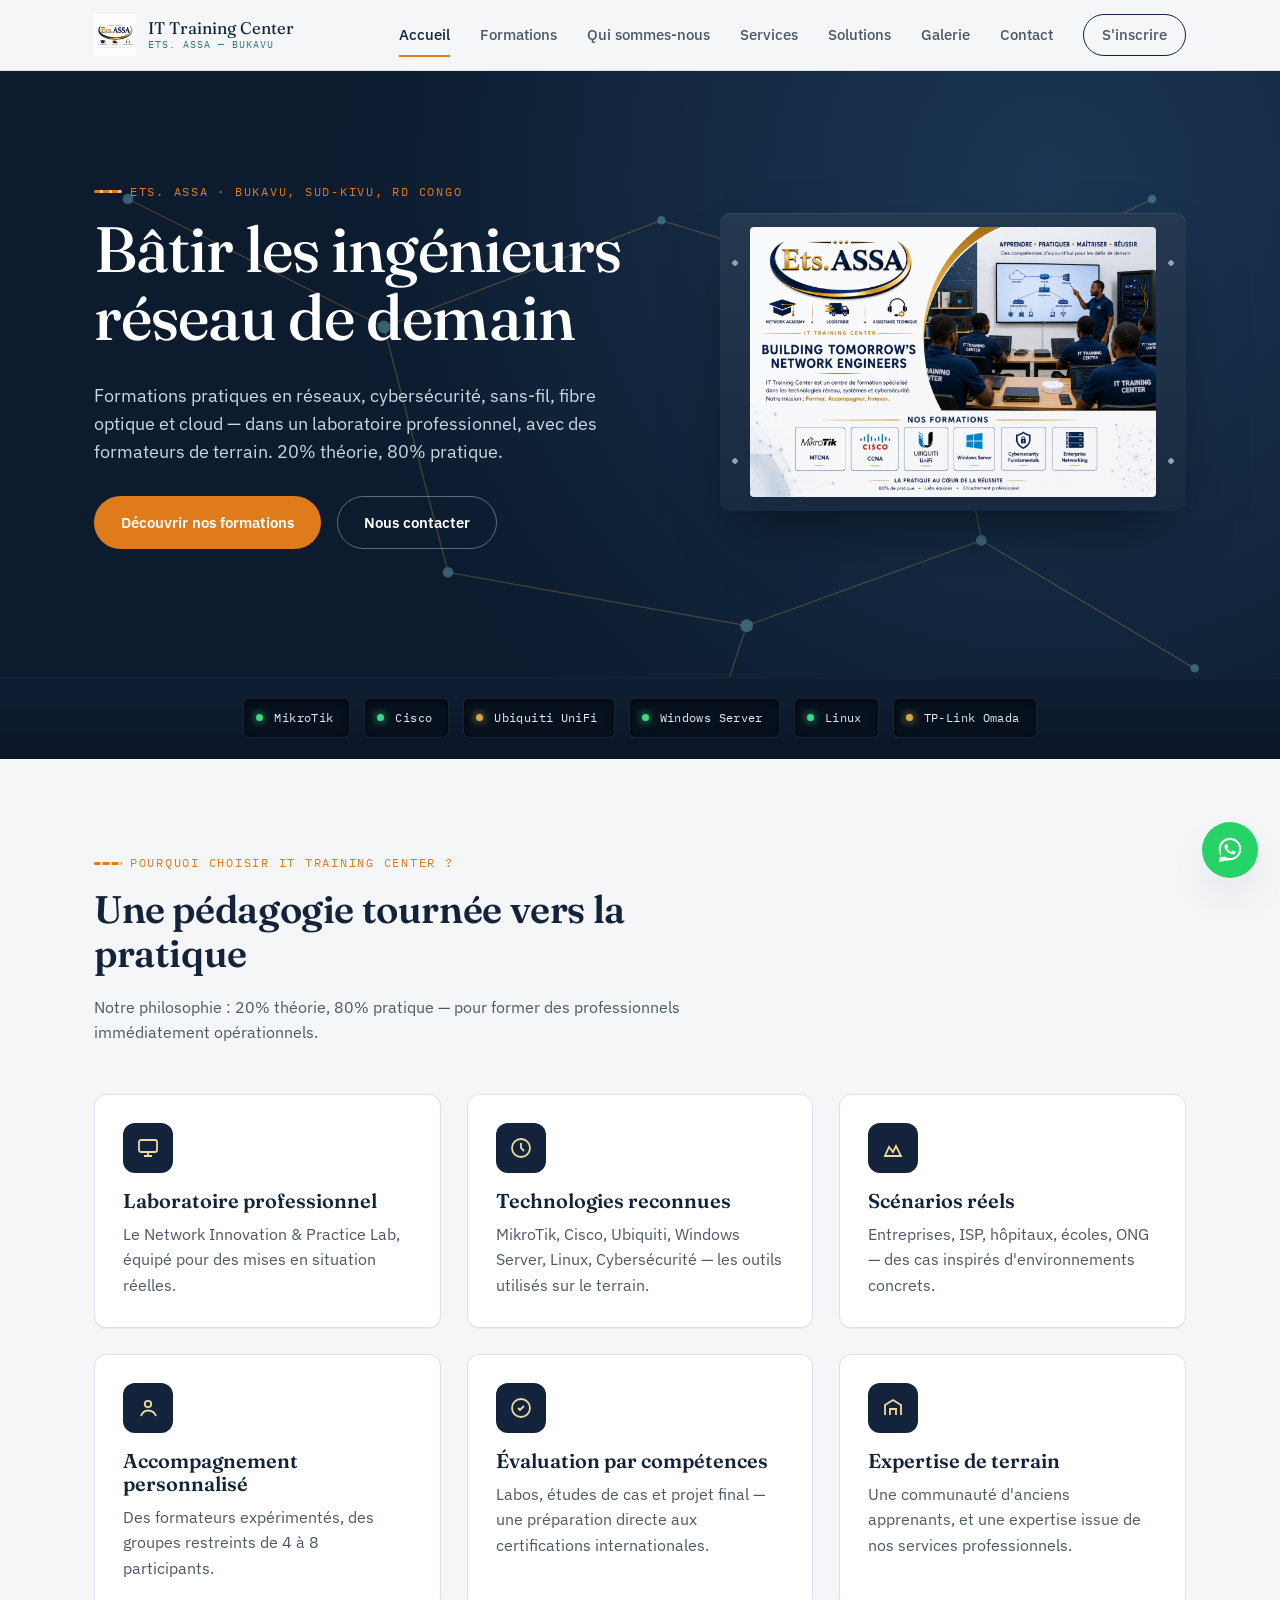
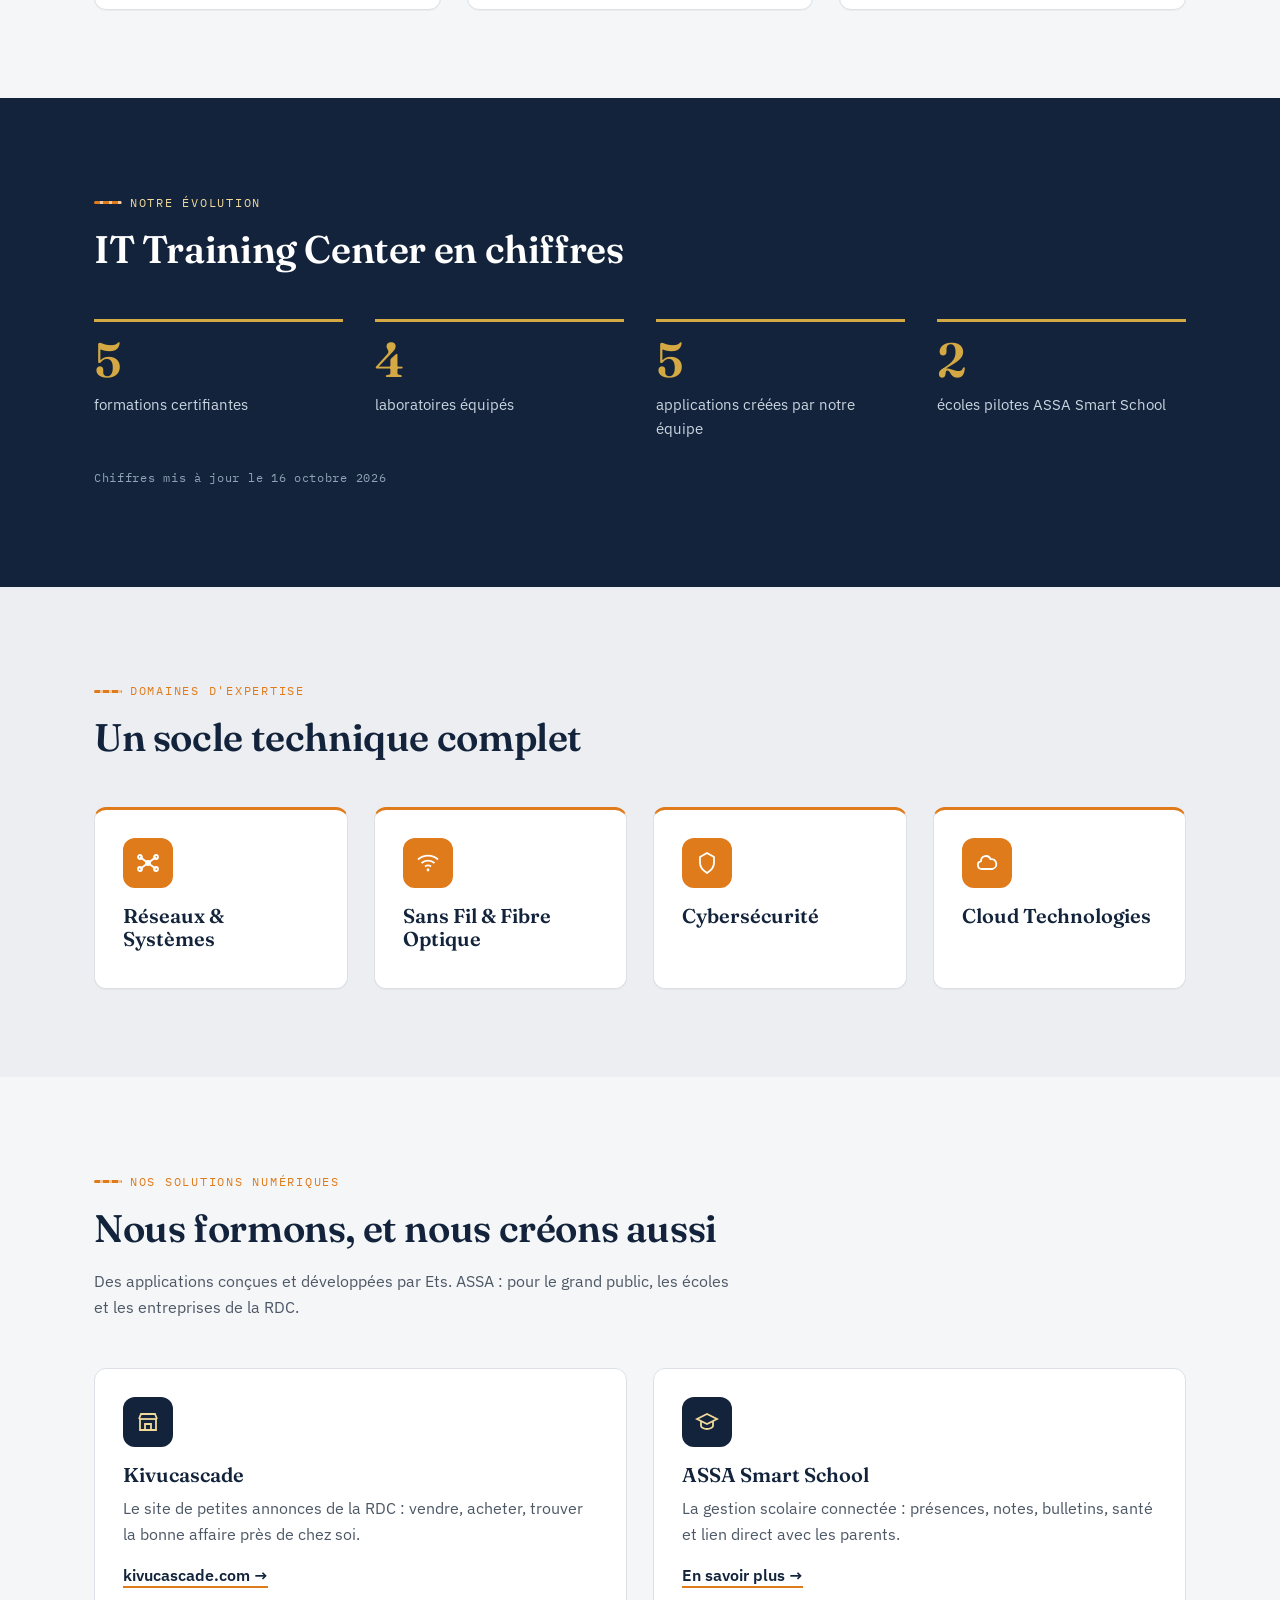
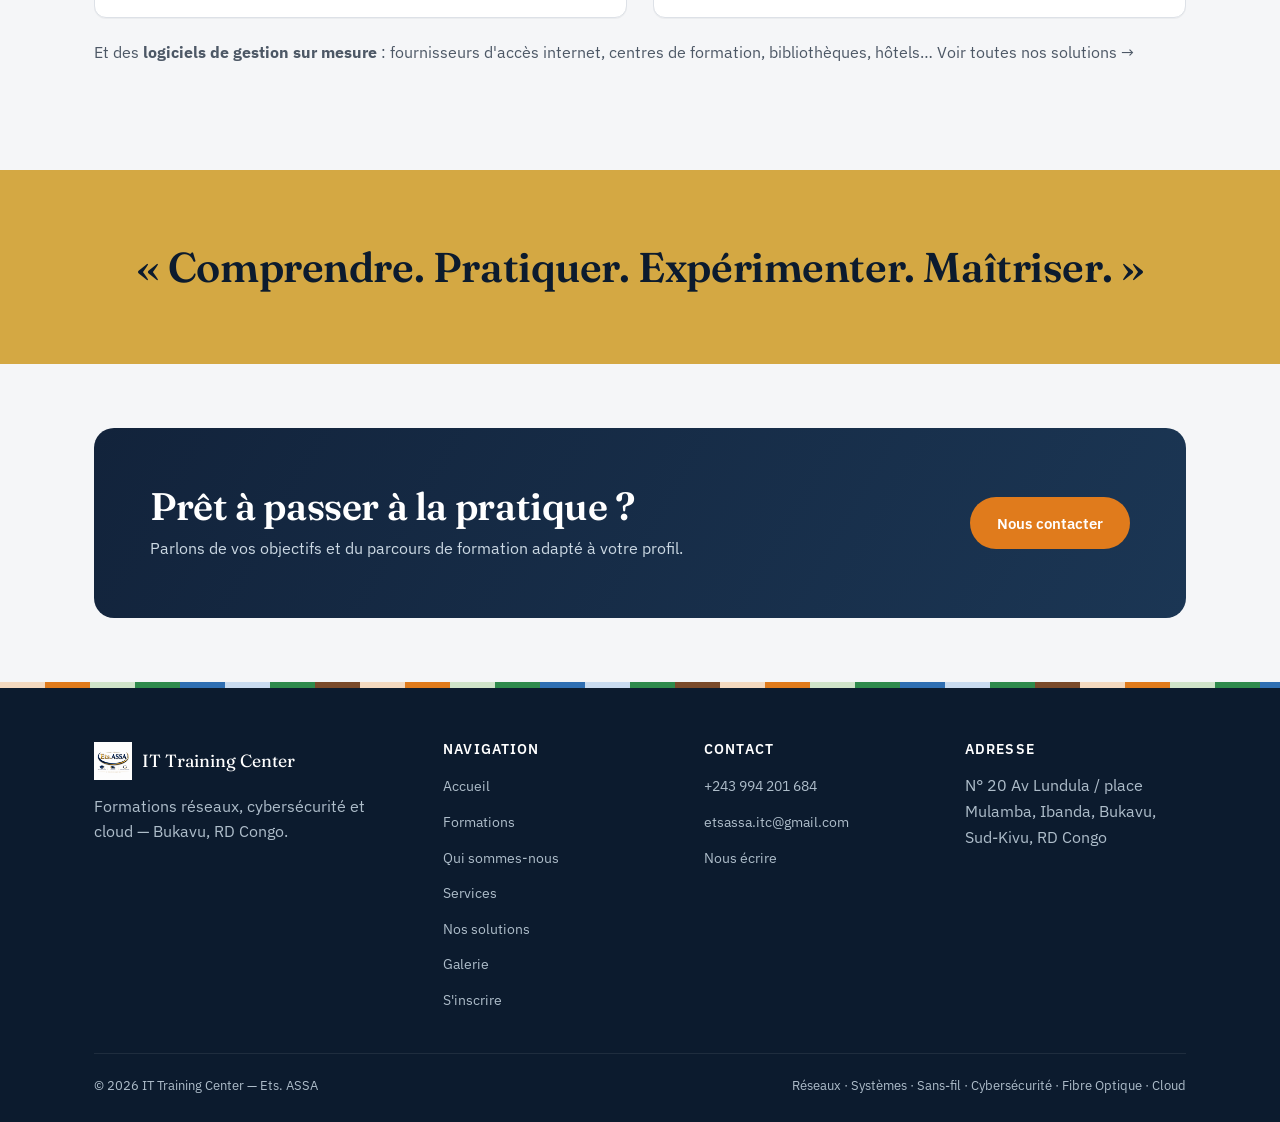
==== index.html @ b7b19807 "Add files via upload apload changes" ====
<!DOCTYPE html>
<html lang="fr">
<head>
<meta charset="UTF-8">
<meta name="viewport" content="width=device-width, initial-scale=1.0">
<title>IT Training Center — Bâtir les ingénieurs réseau de demain</title>
<meta name="description" content="IT Training Center (Ets. ASSA), Bukavu — formations pratiques en réseaux, cybersécurité, cloud et fibre optique. 20% théorie, 80% pratique.">
<link rel="preconnect" href="https://fonts.googleapis.com">
<link href="https://fonts.googleapis.com/css2?family=Fraunces:opsz,wght@9..144,400;9..144,500;9..144,600&family=IBM+Plex+Sans:wght@400;500;600;700&family=IBM+Plex+Mono:wght@400;500&display=swap" rel="stylesheet">
<link rel="stylesheet" href="css/style.css">
</head>
<body>

<header class="site-header">
  <nav class="nav">
    <a href="index.html" class="brand">
      <img src="assets/logo.png" alt="Logo Ets. ASSA">
      <span class="brand-text">IT Training Center<small>Ets. ASSA — Bukavu</small></span>
    </a>
    <button class="nav-toggle" aria-label="Ouvrir le menu" aria-expanded="false">
      <span></span><span></span><span></span>
    </button>
    <div class="nav-links">
      <a href="index.html" aria-current="page">Accueil</a>
      <a href="formations.html">Formations</a>
      <a href="apropos.html">Qui sommes-nous</a>
      <a href="services.html">Services</a>
      <a href="solutions.html">Solutions</a>
      <a href="galerie.html">Galerie</a>
      <a href="contact.html">Contact</a>
      <a href="inscription.html" class="btn btn-outline">S'inscrire</a>
    </div>
  </nav>
</header>

<main>

  <!-- HERO -->
  <section class="hero">
    <svg class="topology" viewBox="0 0 1200 800" preserveAspectRatio="xMidYMid slice" xmlns="http://www.w3.org/2000/svg" aria-hidden="true">
      <g stroke="#d4a843" stroke-width="1.2" opacity="0.5">
        <line x1="120" y1="120" x2="360" y2="240"/>
        <line x1="360" y1="240" x2="620" y2="140"/>
        <line x1="360" y1="240" x2="420" y2="470"/>
        <line x1="620" y1="140" x2="880" y2="220"/>
        <line x1="880" y1="220" x2="1080" y2="120"/>
        <line x1="420" y1="470" x2="700" y2="520"/>
        <line x1="700" y1="520" x2="920" y2="440"/>
        <line x1="920" y1="440" x2="1120" y2="560"/>
        <line x1="700" y1="520" x2="640" y2="700"/>
        <line x1="880" y1="220" x2="920" y2="440"/>
      </g>
      <g fill="#6fb3c2" opacity="0.8">
        <circle cx="120" cy="120" r="5"/>
        <circle cx="360" cy="240" r="6"/>
        <circle cx="620" cy="140" r="4"/>
        <circle cx="880" cy="220" r="6"/>
        <circle cx="1080" cy="120" r="4"/>
        <circle cx="420" cy="470" r="5"/>
        <circle cx="700" cy="520" r="6"/>
        <circle cx="920" cy="440" r="5"/>
        <circle cx="1120" cy="560" r="4"/>
        <circle cx="640" cy="700" r="4"/>
      </g>
    </svg>
    <div class="container hero-grid">
      <div>
        <p class="eyebrow">Ets. ASSA · Bukavu, Sud-Kivu, RD Congo</p>
        <h1>Bâtir les ingénieurs réseau de demain</h1>
        <p class="lede">Formations pratiques en réseaux, cybersécurité, sans-fil, fibre optique et cloud — dans un laboratoire professionnel, avec des formateurs de terrain. 20% théorie, 80% pratique.</p>
        <div class="hero-actions">
          <a href="formations.html" class="btn btn-primary">Découvrir nos formations</a>
          <a href="contact.html" class="btn btn-ghost">Nous contacter</a>
        </div>
      </div>
      <div class="hero-photo reveal">
        <img src="assets/hero.jpg" alt="Formateur IT Training Center devant un écran, avec des participants en formation">
      </div>
    </div>
  </section>

  <!-- TECH STRIP -->
  <div class="tech-strip">
    <div class="container">
      <span class="tech-pill">MikroTik</span>
      <span class="tech-pill">Cisco</span>
      <span class="tech-pill">Ubiquiti UniFi</span>
      <span class="tech-pill">Windows Server</span>
      <span class="tech-pill">Linux</span>
      <span class="tech-pill">TP-Link Omada</span>
    </div>
  </div>

  <!-- POURQUOI NOUS CHOISIR -->
  <section>
    <div class="container">
      <div class="section-head reveal">
        <p class="eyebrow">Pourquoi choisir IT Training Center ?</p>
        <h2>Une pédagogie tournée vers la pratique</h2>
        <p>Notre philosophie : 20% théorie, 80% pratique — pour former des professionnels immédiatement opérationnels.</p>
      </div>
      <div class="grid grid-3">
        <div class="card reveal">
          <div class="icon-circle"><svg viewBox="0 0 24 24" fill="none" stroke="currentColor" stroke-width="1.8"><rect x="3" y="4" width="18" height="12" rx="2"/><path d="M8 20h8M12 16v4"/></svg></div>
          <h3>Laboratoire professionnel</h3>
          <p>Le Network Innovation &amp; Practice Lab, équipé pour des mises en situation réelles.</p>
        </div>
        <div class="card reveal">
          <div class="icon-circle"><svg viewBox="0 0 24 24" fill="none" stroke="currentColor" stroke-width="1.8"><circle cx="12" cy="12" r="9"/><path d="M12 7v5l3 3"/></svg></div>
          <h3>Technologies reconnues</h3>
          <p>MikroTik, Cisco, Ubiquiti, Windows Server, Linux, Cybersécurité — les outils utilisés sur le terrain.</p>
        </div>
        <div class="card reveal">
          <div class="icon-circle"><svg viewBox="0 0 24 24" fill="none" stroke="currentColor" stroke-width="1.8"><path d="M4 20l4-9 4 5 3-6 5 10H4z"/></svg></div>
          <h3>Scénarios réels</h3>
          <p>Entreprises, ISP, hôpitaux, écoles, ONG — des cas inspirés d'environnements concrets.</p>
        </div>
        <div class="card reveal">
          <div class="icon-circle"><svg viewBox="0 0 24 24" fill="none" stroke="currentColor" stroke-width="1.8"><circle cx="12" cy="8" r="3.2"/><path d="M5 20c1.5-4 4-5.5 7-5.5S18.5 16 20 20"/></svg></div>
          <h3>Accompagnement personnalisé</h3>
          <p>Des formateurs expérimentés, des groupes restreints de 4 à 8 participants.</p>
        </div>
        <div class="card reveal">
          <div class="icon-circle"><svg viewBox="0 0 24 24" fill="none" stroke="currentColor" stroke-width="1.8"><path d="M9 12l2 2 4-4"/><circle cx="12" cy="12" r="9"/></svg></div>
          <h3>Évaluation par compétences</h3>
          <p>Labos, études de cas et projet final — une préparation directe aux certifications internationales.</p>
        </div>
        <div class="card reveal">
          <div class="icon-circle"><svg viewBox="0 0 24 24" fill="none" stroke="currentColor" stroke-width="1.8"><path d="M4 19V9l8-5 8 5v10"/><path d="M9 19v-6h6v6"/></svg></div>
          <h3>Expertise de terrain</h3>
          <p>Une communauté d'anciens apprenants, et une expertise issue de nos services professionnels.</p>
        </div>
      </div>
    </div>
  </section>

  <!-- CHIFFRES CLÉS : les nombres viennent de data/stats.json (modifiables dans /admin).
       La section reste cachée tant qu'aucun chiffre n'est rempli. -->
  <section id="stats" class="stats-band" hidden>
    <div class="container">
      <div class="section-head reveal">
        <p class="eyebrow">Notre évolution</p>
        <h2 id="stats-titre">IT Training Center en chiffres</h2>
      </div>
      <div id="stats-grid" class="stats-grid"></div>
      <p id="stats-maj" class="stats-maj"></p>
    </div>
  </section>

  <!-- DOMAINES D'EXPERTISE -->
  <section class="bg-alt">
    <div class="container">
      <div class="section-head reveal">
        <p class="eyebrow">Domaines d'expertise</p>
        <h2>Un socle technique complet</h2>
      </div>
      <div class="grid grid-4">
        <div class="card on-orange reveal">
          <div class="icon-circle"><svg viewBox="0 0 24 24" fill="none" stroke="currentColor" stroke-width="1.8"><circle cx="12" cy="12" r="2"/><circle cx="4" cy="6" r="2"/><circle cx="20" cy="6" r="2"/><circle cx="4" cy="18" r="2"/><circle cx="20" cy="18" r="2"/><path d="M12 12L4 6M12 12l8-6M12 12l-8 6M12 12l8 6"/></svg></div>
          <h3>Réseaux &amp; Systèmes</h3>
        </div>
        <div class="card on-orange reveal">
          <div class="icon-circle"><svg viewBox="0 0 24 24" fill="none" stroke="currentColor" stroke-width="1.8"><path d="M2 8.5a15 15 0 0 1 20 0M5.5 12a10 10 0 0 1 13 0M9 15.5a5 5 0 0 1 6 0"/><circle cx="12" cy="19" r="1.4" fill="currentColor" stroke="none"/></svg></div>
          <h3>Sans Fil &amp; Fibre Optique</h3>
        </div>
        <div class="card on-orange reveal">
          <div class="icon-circle"><svg viewBox="0 0 24 24" fill="none" stroke="currentColor" stroke-width="1.8"><path d="M12 2l7 4v6c0 4.5-3 7.5-7 10-4-2.5-7-5.5-7-10V6l7-4z"/></svg></div>
          <h3>Cybersécurité</h3>
        </div>
        <div class="card on-orange reveal">
          <div class="icon-circle"><svg viewBox="0 0 24 24" fill="none" stroke="currentColor" stroke-width="1.8"><path d="M7 18a4 4 0 0 1-1-7.9 5 5 0 0 1 9.6-2A4.5 4.5 0 0 1 17 18H7z"/></svg></div>
          <h3>Cloud Technologies</h3>
        </div>
      </div>
    </div>
  </section>

  <!-- NOS SOLUTIONS NUMÉRIQUES (détails sur solutions.html) -->
  <section>
    <div class="container">
      <div class="section-head reveal">
        <p class="eyebrow">Nos solutions numériques</p>
        <h2>Nous formons, et nous créons aussi</h2>
        <p>Des applications conçues et développées par Ets. ASSA : pour le grand public, les écoles et les entreprises de la RDC.</p>
      </div>
      <div class="grid grid-2">
        <div class="card reveal">
          <div class="icon-circle"><svg viewBox="0 0 24 24" fill="none" stroke="currentColor" stroke-width="1.8"><path d="M3 9l2-5h14l2 5"/><path d="M4 9v11h16V9"/><path d="M3 9h18"/><path d="M9 20v-6h6v6"/></svg></div>
          <h3>Kivucascade</h3>
          <p>Le site de petites annonces de la RDC : vendre, acheter, trouver la bonne affaire près de chez soi.</p>
          <p><a href="https://kivucascade.com" target="_blank" rel="noopener">kivucascade.com →</a></p>
        </div>
        <div class="card reveal">
          <div class="icon-circle"><svg viewBox="0 0 24 24" fill="none" stroke="currentColor" stroke-width="1.8"><path d="M2 9l10-5 10 5-10 5-10-5z"/><path d="M6 11v5c0 1.5 3 3 6 3s6-1.5 6-3v-5"/></svg></div>
          <h3>ASSA Smart School</h3>
          <p>La gestion scolaire connectée : présences, notes, bulletins, santé et lien direct avec les parents.</p>
          <p><a href="solutions.html#assa-smart-school">En savoir plus →</a></p>
        </div>
      </div>
      <p class="reveal" style="margin-top:22px;">Et des <strong>logiciels de gestion sur mesure</strong> : fournisseurs d'accès internet, centres de formation, bibliothèques, hôtels… <a href="solutions.html">Voir toutes nos solutions →</a></p>
    </div>
  </section>

  <!-- CITATION -->
  <section class="quote-banner reveal">
    <div class="container">
      <blockquote>« Comprendre. Pratiquer. Expérimenter. Maîtriser. »</blockquote>
    </div>
  </section>

  <!-- CTA -->
  <section class="section-tight">
    <div class="container">
      <div class="cta-banner reveal">
        <div>
          <h2>Prêt à passer à la pratique ?</h2>
          <p>Parlons de vos objectifs et du parcours de formation adapté à votre profil.</p>
        </div>
        <a href="contact.html" class="btn btn-primary">Nous contacter</a>
      </div>
    </div>
  </section>

</main>

<footer class="site-footer">
  <div class="container">
    <div class="footer-grid">
      <div>
        <div class="footer-brand">
          <img src="assets/logo.png" alt="Logo Ets. ASSA">
          <span>IT Training Center</span>
        </div>
        <p style="color:#aebdca; max-width:32ch;">Formations réseaux, cybersécurité et cloud — Bukavu, RD Congo.</p>
      </div>
      <div>
        <h4>Navigation</h4>
        <ul class="footer-links">
          <li><a href="index.html">Accueil</a></li>
          <li><a href="formations.html">Formations</a></li>
          <li><a href="apropos.html">Qui sommes-nous</a></li>
          <li><a href="services.html">Services</a></li>
          <li><a href="solutions.html">Nos solutions</a></li>
          <li><a href="galerie.html">Galerie</a></li>
          <li><a href="inscription.html">S'inscrire</a></li>
        </ul>
      </div>
      <div>
        <h4>Contact</h4>
        <ul class="footer-links">
          <li><a href="tel:+243994201684">+243 994 201 684</a></li>
          <li><a href="mailto:etsassa.itc@gmail.com">etsassa.itc@gmail.com</a></li>
          <li><a href="contact.html">Nous écrire</a></li>
        </ul>
      </div>
      <div>
        <h4>Adresse</h4>
        <p style="color:#aebdca;">N° 20 Av Lundula / place Mulamba, Ibanda, Bukavu, Sud-Kivu, RD Congo</p>
      </div>
    </div>
    <div class="footer-bottom">
      <span>© <span id="year"></span> IT Training Center — Ets. ASSA</span>
      <span>Réseaux · Systèmes · Sans-fil · Cybersécurité · Fibre Optique · Cloud</span>
    </div>
  </div>
</footer>

<script src="js/main.js"></script>
<script src="js/stats.js"></script>
<script src="js/chat-widgets.js"></script>
<script>document.getElementById('year').textContent = new Date().getFullYear();</script>
</body>
</html>
---- css/style.css ----
/* =========================================================
   IT TRAINING CENTER — design tokens & base styles
   Palette: Deep Navy / Signal Gold / Field Orange / Circuit Teal
   Display: Fraunces · Body: IBM Plex Sans · Utility: IBM Plex Mono
   ========================================================= */

:root {
  --navy-950: #0c1b2e;
  --navy-900: #12233b;
  --navy-800: #1b3654;
  --navy-700: #274a70;
  --gold: #d4a843;
  --gold-light: #f0d99b;
  --orange: #e07b1c;
  --teal: #2c7a8c;
  --teal-light: #6fb3c2;
  --paper: #f5f6f8;
  --paper-dim: #eceef2;
  --ink: #1b232c;
  --ink-soft: #4d5866;
  --line: #dde1e7;
  --white: #ffffff;

  --font-display: "Fraunces", "Iowan Old Style", serif;
  --font-body: "IBM Plex Sans", "Segoe UI", sans-serif;
  --font-mono: "IBM Plex Mono", "SFMono-Regular", monospace;

  --radius: 14px;
  --shadow-soft: 0 12px 30px -14px rgba(12, 27, 46, 0.35);
  --shadow-lift: 0 20px 45px -18px rgba(12, 27, 46, 0.45);
  --maxw: 1140px;
}

@media (prefers-reduced-motion: reduce) {
  * { animation-duration: 0.001ms !important; animation-iteration-count: 1 !important; transition-duration: 0.001ms !important; scroll-behavior: auto !important; }
}

* { box-sizing: border-box; }
html { scroll-behavior: smooth; }
body {
  margin: 0;
  font-family: var(--font-body);
  color: var(--ink);
  background: var(--paper);
  line-height: 1.6;
  -webkit-font-smoothing: antialiased;
}
img { max-width: 100%; display: block; }
a { color: inherit; text-decoration: none; }
h1, h2, h3, h4 {
  font-family: var(--font-display);
  color: var(--navy-900);
  margin: 0 0 0.5em;
  line-height: 1.15;
  font-weight: 600;
}
h1 { font-size: clamp(2.2rem, 4.2vw, 3.6rem); font-weight: 500; }
h2 { font-size: clamp(1.7rem, 3vw, 2.4rem); }
h3 { font-size: 1.25rem; }
p { margin: 0 0 1em; color: var(--ink-soft); }
.container { max-width: var(--maxw); margin: 0 auto; padding: 0 24px; }
.eyebrow {
  font-family: var(--font-mono);
  font-size: 0.78rem;
  letter-spacing: 0.14em;
  text-transform: uppercase;
  color: var(--orange);
  display: inline-flex;
  align-items: center;
  gap: 8px;
  margin-bottom: 14px;
}
.eyebrow::before {
  content: "";
  width: 22px;
  height: 1px;
  background: var(--orange);
  display: inline-block;
}

/* Buttons */
.btn {
  display: inline-flex;
  align-items: center;
  gap: 10px;
  font-family: var(--font-body);
  font-weight: 600;
  font-size: 0.95rem;
  padding: 13px 26px;
  border-radius: 999px;
  border: 1px solid transparent;
  cursor: pointer;
  transition: transform 0.18s ease, box-shadow 0.18s ease, background 0.18s ease, color 0.18s ease;
}
.btn:focus-visible { outline: 3px solid var(--gold-light); outline-offset: 2px; }
.btn-primary { background: var(--orange); color: var(--white); }
.btn-primary:hover { background: #c96a11; transform: translateY(-1px); box-shadow: var(--shadow-soft); }
.btn-ghost { background: transparent; color: var(--white); border-color: rgba(255,255,255,0.35); }
.btn-ghost:hover { background: rgba(255,255,255,0.1); border-color: rgba(255,255,255,0.6); }
.btn-outline { background: transparent; color: var(--navy-900); border-color: var(--navy-900); }
.btn-outline:hover { background: var(--navy-900); color: var(--white); }

/* Header / nav */
.site-header {
  position: sticky;
  top: 0;
  z-index: 50;
  background: rgba(245, 246, 248, 0.88);
  backdrop-filter: blur(10px);
  border-bottom: 1px solid var(--line);
}
.nav {
  display: flex;
  align-items: center;
  justify-content: space-between;
  padding: 14px 24px;
  max-width: var(--maxw);
  margin: 0 auto;
}
.brand { display: flex; align-items: center; gap: 12px; }
.brand img { height: 42px; width: auto; }
.brand-text { font-family: var(--font-display); font-size: 1.05rem; color: var(--navy-900); line-height: 1.1; }
.brand-text small { display: block; font-family: var(--font-mono); font-size: 0.62rem; letter-spacing: 0.1em; color: var(--teal); text-transform: uppercase; margin-top: 2px; }
.nav-links { display: flex; align-items: center; gap: 30px; }
.nav-links a { font-size: 0.93rem; font-weight: 500; color: var(--ink-soft); position: relative; padding: 4px 0; }
.nav-links a:hover, .nav-links a[aria-current="page"] { color: var(--navy-900); }
.nav-links a[aria-current="page"]::after {
  content: "";
  position: absolute; left: 0; right: 0; bottom: -6px; height: 2px; background: var(--orange);
}
/* Bouton « S'inscrire » du menu : garder un espace autour du texte (16/10/2026) */
.nav-links a.btn { padding: 8px 18px; white-space: nowrap; }
.nav-links a { white-space: nowrap; }
/* Écrans moyens : liens plus rapprochés pour que le menu (avec « Solutions ») tienne sur une ligne */
@media (min-width: 1001px) and (max-width: 1100px) { .nav-links { gap: 20px; } }
.nav-cta { display: none; }
.nav-toggle {
  display: none;
  background: none; border: none; cursor: pointer; padding: 8px;
}
.nav-toggle span { display: block; width: 22px; height: 2px; background: var(--navy-900); margin: 5px 0; }

@media (min-width: 1001px) { .nav-cta { display: inline-flex; } }
/* Menu « hamburger » jusqu'à 1000 px de large (avant : 860 px), car le menu a maintenant un lien de plus */
@media (max-width: 1000px) {
  .nav-toggle { display: block; }
  .nav-links {
    position: absolute; top: 100%; left: 0; right: 0;
    background: var(--white);
    flex-direction: column; align-items: flex-start;
    padding: 18px 24px 24px; gap: 16px;
    border-bottom: 1px solid var(--line);
    display: none;
  }
  .nav-links.open { display: flex; }
  .nav-links .btn-outline { margin-top: 6px; }
}

/* Hero (home) */
.hero {
  position: relative;
  background: radial-gradient(circle at 82% 18%, var(--navy-800), var(--navy-950) 62%);
  color: var(--white);
  overflow: hidden;
  padding: 96px 0 120px;
}
.hero-grid {
  position: relative;
  z-index: 2;
  display: grid;
  grid-template-columns: 1.1fr 0.9fr;
  gap: 56px;
  align-items: center;
}
.hero h1 { color: var(--white); }
.hero p.lede { color: #cbd8e3; font-size: 1.1rem; max-width: 46ch; }
.hero-actions { display: flex; gap: 16px; margin-top: 30px; flex-wrap: wrap; }
.hero-photo {
  position: relative;
  border-radius: var(--radius);
  overflow: hidden;
  box-shadow: var(--shadow-lift);
  border: 1px solid rgba(255,255,255,0.12);
}
.hero-photo img { width: 100%; height: 100%; object-fit: cover; }
.topology {
  position: absolute; inset: 0; z-index: 1; opacity: 0.55; pointer-events: none;
}
@media (max-width: 900px) {
  .hero-grid { grid-template-columns: 1fr; }
  .hero { padding: 64px 0 80px; text-align: left; }
}

/* Tech strip */
.tech-strip {
  background: var(--navy-900);
  padding: 22px 0;
  overflow: hidden;
}
.tech-strip .container { display: flex; flex-wrap: wrap; gap: 12px; justify-content: center; }
.tech-pill {
  font-family: var(--font-mono);
  font-size: 0.78rem;
  color: var(--gold-light);
  border: 1px solid rgba(212,168,67,0.4);
  padding: 6px 14px;
  border-radius: 999px;
  letter-spacing: 0.03em;
  white-space: nowrap;
}

/* Section spacing */
section { padding: 88px 0; }
.section-tight { padding: 64px 0; }
.section-head { max-width: 640px; margin-bottom: 48px; }
.section-head.center { margin-left: auto; margin-right: auto; text-align: center; }
.bg-alt { background: var(--paper-dim); }
.bg-navy { background: var(--navy-900); color: var(--white); }
.bg-navy h2, .bg-navy h3 { color: var(--white); }
.bg-navy p { color: #c9d5e0; }

/* Cards grid */
.grid { display: grid; gap: 26px; }
.grid-2 { grid-template-columns: repeat(2, 1fr); }
.grid-3 { grid-template-columns: repeat(3, 1fr); }
.grid-4 { grid-template-columns: repeat(4, 1fr); }
@media (max-width: 900px) { .grid-3, .grid-4 { grid-template-columns: repeat(2, 1fr); } }
@media (max-width: 620px) { .grid-2, .grid-3, .grid-4 { grid-template-columns: 1fr; } }

.card {
  background: var(--white);
  border: 1px solid var(--line);
  border-radius: var(--radius);
  padding: 28px;
  transition: transform 0.2s ease, box-shadow 0.2s ease;
}
.card:hover { transform: translateY(-4px); box-shadow: var(--shadow-soft); }
.card .icon-circle { margin-bottom: 16px; }
.icon-circle {
  width: 50px; height: 50px; border-radius: 50%;
  background: var(--navy-900);
  display: flex; align-items: center; justify-content: center;
  color: var(--gold-light);
  flex-shrink: 0;
}
.icon-circle svg { width: 24px; height: 24px; }
.card.on-orange .icon-circle { background: var(--orange); color: var(--white); }
.card.on-teal .icon-circle { background: var(--teal); color: var(--white); }

/* Program / lab cards with mono code badge */
.program-card { background: var(--white); border: 1px solid var(--line); border-radius: var(--radius); padding: 26px 28px; display: flex; flex-direction: column; gap: 10px; }
.code-badge {
  align-self: flex-start;
  font-family: var(--font-mono);
  font-size: 0.72rem;
  letter-spacing: 0.06em;
  background: var(--navy-900);
  color: var(--gold-light);
  padding: 4px 10px;
  border-radius: 6px;
}

/* Simple bullet list with diamond marker (nods to the brochure) */
.diamond-list { list-style: none; margin: 0; padding: 0; display: grid; gap: 14px; }
.diamond-list li { position: relative; padding-left: 26px; color: var(--ink-soft); }
.diamond-list li::before {
  content: "";
  position: absolute; left: 0; top: 7px;
  width: 8px; height: 8px; background: var(--orange);
  transform: rotate(45deg);
}

/* Quote banner */
.quote-banner { text-align: center; padding: 70px 0; }
.quote-banner blockquote {
  font-family: var(--font-display);
  font-size: clamp(1.4rem, 3vw, 2.1rem);
  color: var(--navy-900);
  margin: 0;
  font-style: italic;
}

/* CTA banner */
.cta-banner {
  background: linear-gradient(120deg, var(--navy-900), var(--navy-800));
  color: var(--white);
  border-radius: 20px;
  padding: 56px;
  display: flex;
  align-items: center;
  justify-content: space-between;
  gap: 32px;
  flex-wrap: wrap;
  position: relative;
  overflow: hidden;
}
.cta-banner h2 { color: var(--white); margin-bottom: 8px; }
.cta-banner p { color: #cbd8e3; margin: 0; }

/* Section header with small photo icon (brochure icons) */
.head-with-icon { display: flex; align-items: center; gap: 18px; margin-bottom: 20px; }
.head-with-icon img { width: 56px; height: 56px; border-radius: 50%; object-fit: cover; border: 2px solid var(--gold); }

/* Values row */
.values-row { display: flex; flex-wrap: wrap; gap: 12px; }
.value-chip {
  font-family: var(--font-mono);
  font-size: 0.82rem;
  padding: 9px 16px;
  border-radius: 999px;
  background: var(--paper-dim);
  border: 1px solid var(--line);
  color: var(--navy-800);
}

/* Two-col text (mission/vision) */
.split-cards { display: grid; grid-template-columns: 1fr 1fr; gap: 26px; }
@media (max-width: 720px) { .split-cards { grid-template-columns: 1fr; } }
.split-card { padding: 30px; border-radius: var(--radius); }
.split-card.mission { background: var(--navy-900); color: var(--white); }
.split-card.mission h3, .split-card.mission p { color: var(--white); }
.split-card.vision { background: var(--gold); }
.split-card.vision h3, .split-card.vision p { color: var(--navy-950); }

/* Contact page */
.contact-grid { display: grid; grid-template-columns: 1fr 1fr; gap: 48px; align-items: start; }
@media (max-width: 900px) { .contact-grid { grid-template-columns: 1fr; } }
.contact-info-list { list-style: none; padding: 0; margin: 0 0 28px; display: grid; gap: 18px; }
.contact-info-list li { display: flex; gap: 14px; align-items: flex-start; }
.contact-info-list .icon-circle { width: 40px; height: 40px; }
.contact-info-list .icon-circle svg { width: 18px; height: 18px; }
.contact-info-list a:hover { color: var(--orange); }

form.contact-form { display: grid; gap: 16px; background: var(--white); border: 1px solid var(--line); border-radius: var(--radius); padding: 30px; }
.form-row { display: grid; gap: 6px; }
.form-row label { font-size: 0.85rem; font-weight: 600; color: var(--navy-800); }
.form-row input, .form-row textarea, .form-row select {
  font-family: var(--font-body);
  font-size: 0.95rem;
  padding: 12px 14px;
  border-radius: 10px;
  border: 1px solid var(--line);
  background: var(--paper);
  color: var(--ink);
}
.form-row input:focus, .form-row textarea:focus, .form-row select:focus { outline: 2px solid var(--teal); border-color: var(--teal); }
.form-note { font-size: 0.8rem; color: var(--ink-soft); }
.map-frame { border-radius: var(--radius); overflow: hidden; border: 1px solid var(--line); margin-top: 26px; }
.map-frame iframe { width: 100%; height: 260px; border: 0; display: block; }

/* Footer */
.site-footer { background: var(--navy-950); color: #aebdca; padding: 60px 0 26px; }
.footer-grid { display: grid; grid-template-columns: 1.4fr 1fr 1fr 1fr; gap: 40px; margin-bottom: 40px; }
@media (max-width: 760px) { .footer-grid { grid-template-columns: 1fr 1fr; } }
.footer-grid h4 { color: var(--white); font-family: var(--font-body); font-size: 0.85rem; text-transform: uppercase; letter-spacing: 0.08em; margin-bottom: 16px; }
.footer-brand { display: flex; align-items: center; gap: 10px; margin-bottom: 14px; }
.footer-brand img { height: 38px; }
.footer-brand span { font-family: var(--font-display); color: var(--white); font-size: 1.1rem; }
.footer-links { list-style: none; margin: 0; padding: 0; display: grid; gap: 10px; }
.footer-links a { font-size: 0.9rem; color: #aebdca; }
.footer-links a:hover { color: var(--gold-light); }
.footer-bottom {
  border-top: 1px solid rgba(255,255,255,0.08);
  padding-top: 22px;
  font-size: 0.8rem;
  display: flex; justify-content: space-between; flex-wrap: wrap; gap: 10px;
}

/* Reveal on scroll (progressive enhancement) */
.reveal { opacity: 0; transform: translateY(16px); transition: opacity 0.6s ease, transform 0.6s ease; }
.reveal.is-visible { opacity: 1; transform: translateY(0); }

/* Page hero (non-home pages) */
.page-hero { background: var(--navy-900); color: var(--white); padding: 64px 0 70px; }
.page-hero h1 { color: var(--white); }
.page-hero p { color: #c9d5e0; max-width: 60ch; }

.section-head p:last-child, .card p:last-child { margin-bottom: 0; }

/* Galerie photos/vidéos */
.gallery-grid { display: grid; grid-template-columns: repeat(3, 1fr); gap: 26px; }
@media (max-width: 900px) { .gallery-grid { grid-template-columns: repeat(2, 1fr); } }
@media (max-width: 620px) { .gallery-grid { grid-template-columns: 1fr; } }
.gallery-card { padding: 0; overflow: hidden; }
.gallery-card h3, .gallery-card p { padding-left: 22px; padding-right: 22px; }
.gallery-card h3 { margin-top: 16px; }
.gallery-card p { margin-bottom: 20px; }
.gallery-media { width: 100%; aspect-ratio: 4 / 3; background: var(--paper-dim); display: flex; align-items: center; justify-content: center; overflow: hidden; }
.gallery-media img { width: 100%; height: 100%; object-fit: cover; }
.gallery-media iframe { width: 100%; height: 100%; border: 0; }
#gallery-empty { display: none; color: var(--ink-soft); }

/* Bouton WhatsApp flottant */
.whatsapp-float {
  position: fixed;
  right: 22px;
  bottom: 22px;
  width: 56px;
  height: 56px;
  border-radius: 50%;
  background: #25D366;
  color: #ffffff;
  display: flex;
  align-items: center;
  justify-content: center;
  box-shadow: var(--shadow-lift);
  z-index: 999;
  transition: transform 0.2s ease;
}
.whatsapp-float:hover { transform: scale(1.08); }
@media (max-width: 620px) {
  .whatsapp-float { right: 16px; bottom: 16px; width: 52px; height: 52px; }
}

/* ===== Chiffres clés (données : data/stats.json, modifiables dans /admin) ===== */
.stats-band { background: var(--navy-900); color: var(--white); }
.stats-band h2 { color: var(--white); }
.stats-band .eyebrow { color: var(--gold-light); }
.stats-grid { display: grid; grid-template-columns: repeat(auto-fit, minmax(170px, 1fr)); gap: 28px 32px; margin-top: 8px; }
.stat { border-top: 2px solid var(--gold); padding-top: 14px; }
.stat-nombre { font-family: var(--font-display); font-size: clamp(2.2rem, 4vw, 3rem); font-weight: 600; color: var(--gold); line-height: 1; margin: 0 0 8px; }
.stat-libelle { color: #c9d5e0; margin: 0; font-size: 0.95rem; }
.stats-maj { font-family: var(--font-mono); font-size: 0.72rem; letter-spacing: 0.06em; color: #8fa3b6; margin-top: 28px; }

/* ===== Notre parcours (données : data/parcours.json) ===== */
.parcours-liste { list-style: none; margin: 0; padding: 0 0 0 26px; border-left: 2px solid var(--line); max-width: 760px; }
.parcours-liste li { position: relative; padding: 0 0 28px; }
.parcours-liste li::before { content: ""; position: absolute; left: -34px; top: 4px; width: 14px; height: 14px; border-radius: 50%; background: var(--orange); border: 3px solid var(--paper); }
.parcours-annee { font-family: var(--font-mono); font-size: 0.8rem; color: var(--orange); letter-spacing: 0.08em; }
.parcours-liste h3 { margin: 4px 0 6px; }
.parcours-liste p { margin: 0; color: var(--ink-soft); }

/* Vidéo envoyée comme fichier dans la galerie */
.gallery-media video { width: 100%; height: 100%; object-fit: cover; background: #000; }

/* Notre approche (page Qui sommes-nous) */
.approche-chiffres { display: flex; flex-wrap: wrap; gap: 18px; margin: 18px 0 8px; }
.approche-chiffres div { background: var(--white); border: 1px solid var(--line); border-radius: 14px; padding: 16px 22px; min-width: 150px; }
.approche-chiffres strong { display: block; font-family: var(--font-display); font-size: 2rem; color: var(--orange); line-height: 1.1; }
.approche-chiffres span { color: var(--ink-soft); font-size: 0.92rem; }

/* =====================================================================
   RETOUCHE VISUELLE — 16 octobre 2026
   Idée : le monde du réseau. Les couleurs du câble Ethernet (norme
   T568B : orange, vert, bleu, marron) servent de signature, la bande
   des technologies devient un « panneau de brassage » avec ses voyants.
   Pour revenir à l'ancien style : supprimer tout ce bloc jusqu'à la fin.
   ===================================================================== */
:root {
  /* Les 8 fils d'un câble réseau, dans l'ordre T568B */
  --cable: repeating-linear-gradient(90deg,
    #f3d9bf 0 12.5%, #e07b1c 12.5% 25%, #cfe3c9 25% 37.5%, #2f8a4c 37.5% 50%,
    #2f6fb3 50% 62.5%, #c9dbef 62.5% 75%, #2f8a4c 75% 87.5%, #7a4a2a 87.5% 100%);
  --cable-orange: repeating-linear-gradient(90deg, var(--orange) 0 6px, #f6c99a 6px 9px);
  --radius: 12px;
}

/* --- Typographie : titres plus présents --- */
h1 { font-size: clamp(2.4rem, 5vw, 4.1rem); letter-spacing: -0.015em; line-height: 1.05; }
h2 { letter-spacing: -0.01em; max-width: 30ch; }
.section-head.center h2 { margin-left: auto; margin-right: auto; }
.page-hero h1 { max-width: 20ch; }

/* --- Petite ligne devant les sur-titres : un bout de câble orange rayé --- */
.eyebrow::before { width: 28px; height: 3px; border-radius: 2px; background: var(--cable-orange); }

/* --- Accueil : la photo est « montée dans une baie » (rack) --- */
.hero { padding: 104px 0 128px; }
.hero-photo {
  border: 0;
  padding: 14px 30px;
  border-radius: 10px;
  background: linear-gradient(180deg, #24384f, #172a40);
  box-shadow: 0 30px 60px -25px rgba(0,0,0,0.6), inset 0 1px 0 rgba(255,255,255,0.08);
  overflow: visible;
}
.hero-photo img { border-radius: 4px; }
/* les deux « oreilles » de la baie, avec leurs vis */
.hero-photo::before, .hero-photo::after {
  content: ""; position: absolute; top: 14px; bottom: 14px; width: 10px;
  background:
    radial-gradient(circle, #8fa3b6 0 2.5px, transparent 3px) center 12% / 10px 10px no-repeat,
    radial-gradient(circle, #8fa3b6 0 2.5px, transparent 3px) center 88% / 10px 10px no-repeat;
}
.hero-photo::before { left: 10px; }
.hero-photo::after { right: 10px; }

/* --- Bande des technologies = panneau de brassage --- */
.tech-strip {
  background: linear-gradient(180deg, #0f1f33, #0a1626);
  border-top: 1px solid rgba(255,255,255,0.06);
  border-bottom: 1px solid rgba(0,0,0,0.4);
  padding: 20px 0;
}
.tech-strip .container { gap: 14px; }
.tech-pill {
  position: relative;
  border-radius: 6px;
  border: 1px solid rgba(255,255,255,0.08);
  background: #07111d;
  box-shadow: inset 0 2px 6px rgba(0,0,0,0.7);
  color: #e6edf4;
  padding: 9px 16px 9px 30px;
}
/* le voyant vert de chaque port */
.tech-pill::before {
  content: ""; position: absolute; left: 12px; top: 50%; width: 7px; height: 7px; margin-top: -3.5px;
  border-radius: 50%; background: #3ddc84; box-shadow: 0 0 8px #3ddc84;
  animation: voyant 2.4s ease-in-out infinite;
}
.tech-pill:nth-child(2n)::before { animation-delay: .6s; }
.tech-pill:nth-child(3n)::before { background: var(--gold); box-shadow: 0 0 8px var(--gold); animation-delay: 1.1s; }
@keyframes voyant { 0%, 100% { opacity: 1; } 50% { opacity: .45; } }

/* --- Cartes : plus nettes, sans « saut » au survol --- */
.card { border-radius: var(--radius); box-shadow: 0 1px 0 rgba(12,27,46,0.04); }
.card:hover { transform: none; box-shadow: 0 1px 0 rgba(12,27,46,0.04); border-color: #c5ccd6; }
/* icônes en forme de module (carré arrondi) plutôt qu'en rond */
.icon-circle { border-radius: 12px; }
/* les cartes « Domaines » prennent la couleur orange en bord supérieur */
.card.on-orange { border-top: 3px solid var(--orange); }
.card.on-teal { border-top: 3px solid var(--teal); }
.program-card { border-radius: var(--radius); border-top: 3px solid var(--navy-900); }

/* --- Liens dans les cartes : soulignés à la couleur orange --- */
.card a:not(.btn) { color: var(--navy-900); font-weight: 600; border-bottom: 2px solid var(--orange); padding-bottom: 1px; }
.card a:not(.btn):hover { color: var(--orange); }

/* --- La citation devient une grande bande dorée --- */
.quote-banner { background: var(--gold); padding: 64px 0; }
.quote-banner blockquote { color: var(--navy-950); font-style: normal; font-weight: 600; font-size: clamp(1.6rem, 3.6vw, 2.6rem); letter-spacing: -0.01em; }

/* --- En-tête des autres pages : fond « plan réseau » discret --- */
.page-hero {
  background:
    radial-gradient(circle, rgba(111,179,194,0.18) 1px, transparent 1.5px) 0 0 / 26px 26px,
    radial-gradient(circle at 85% 0%, var(--navy-800), var(--navy-900) 60%);
  padding: 76px 0 82px;
}

/* --- Pied de page : le câble réseau en signature --- */
.site-footer { position: relative; }
.site-footer::before { content: ""; position: absolute; left: 0; right: 0; top: 0; height: 6px; background: var(--cable); background-size: 360px 6px; }

/* --- Chiffres : traits dorés plus épais --- */
.stat { border-top-width: 3px; }

/* --- Valeurs : pastilles plus lisibles (pas en police machine) --- */
.value-chip { font-family: var(--font-body); font-weight: 500; background: var(--white); }

@media (prefers-reduced-motion: reduce) { .tech-pill::before { animation: none; } }
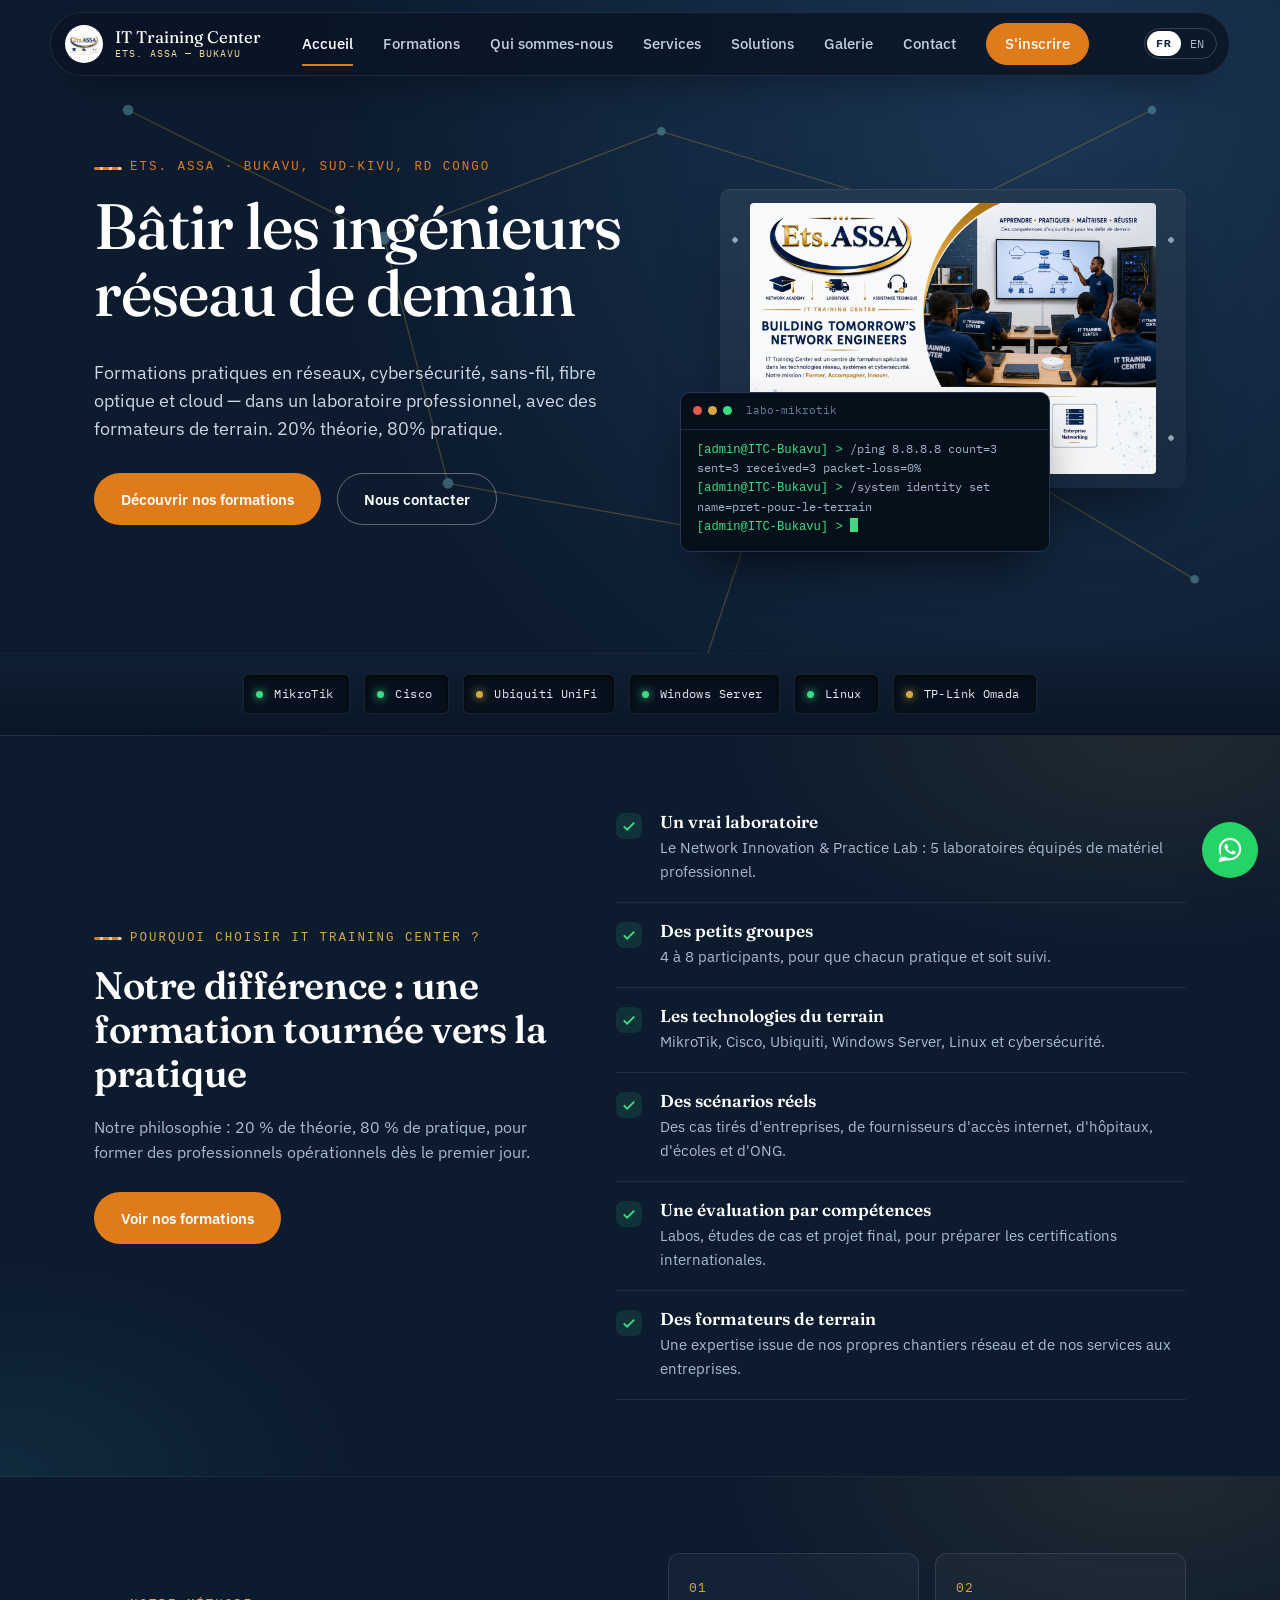
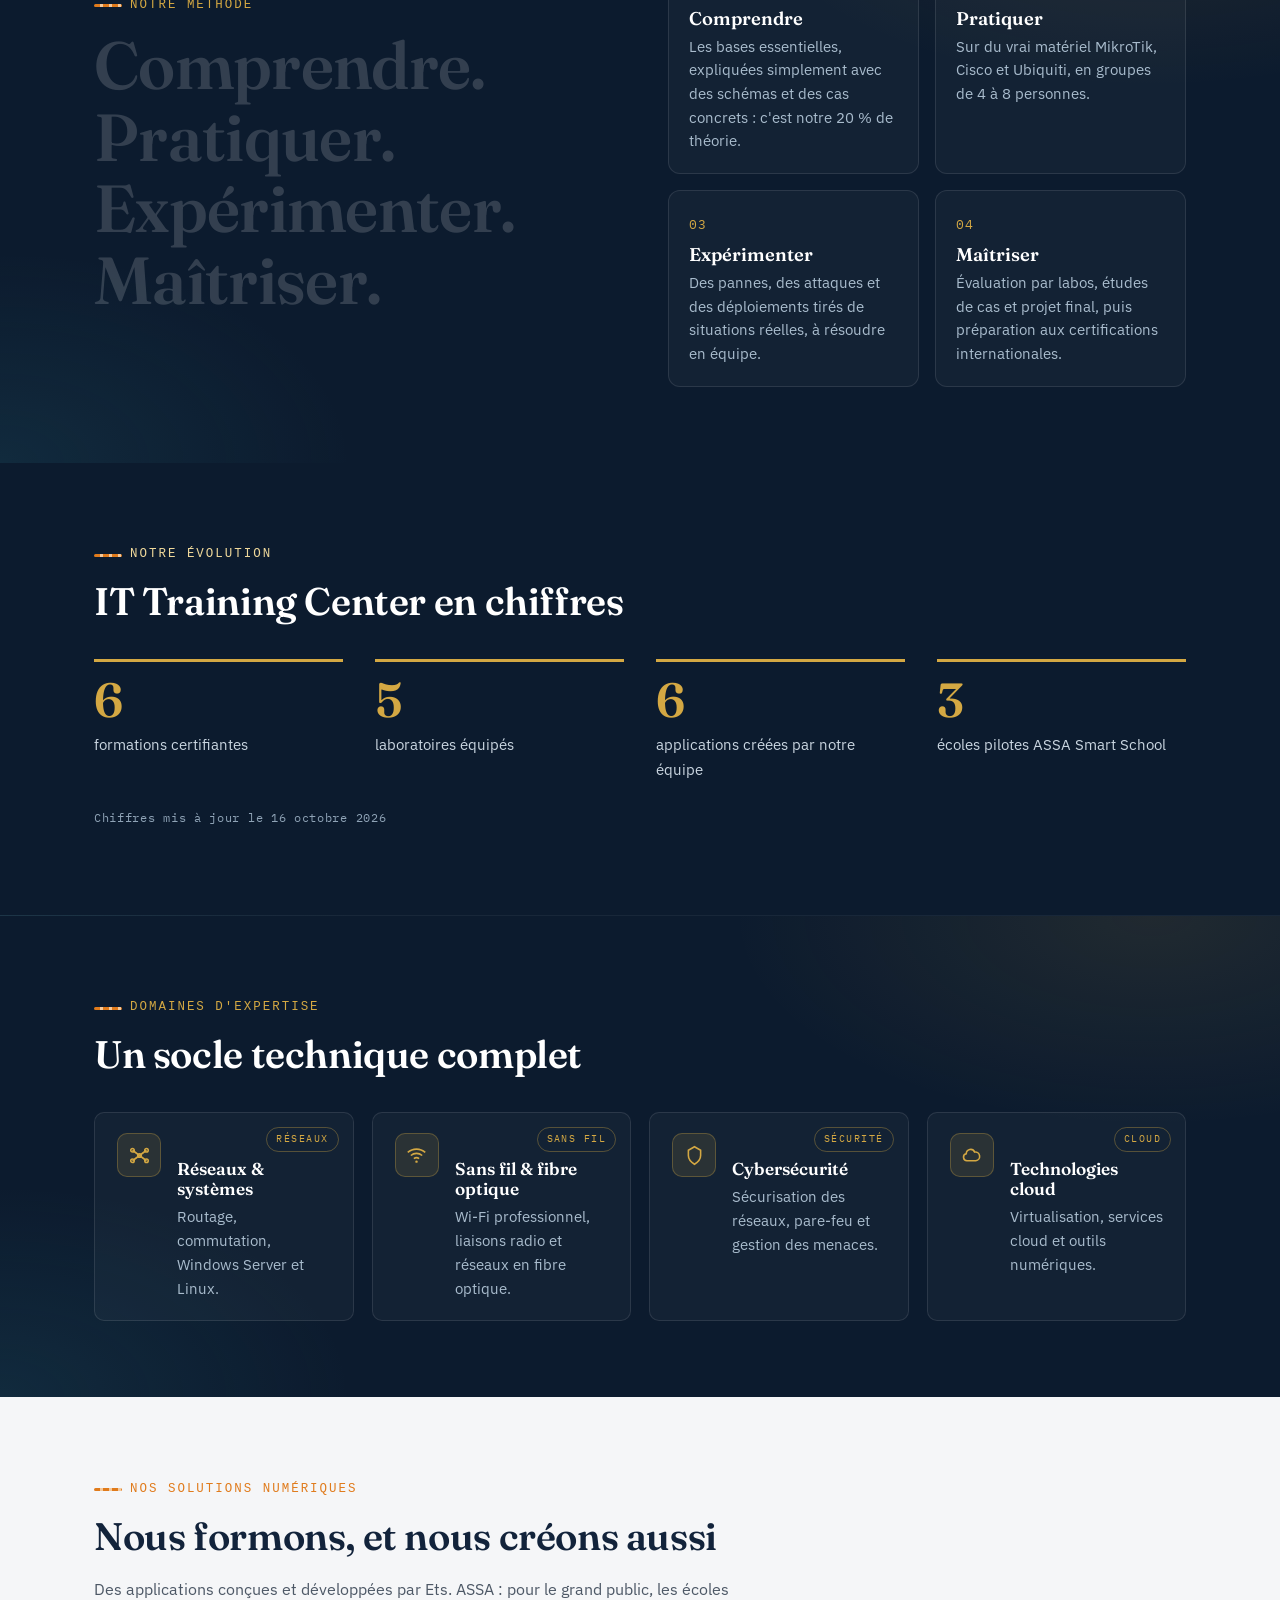
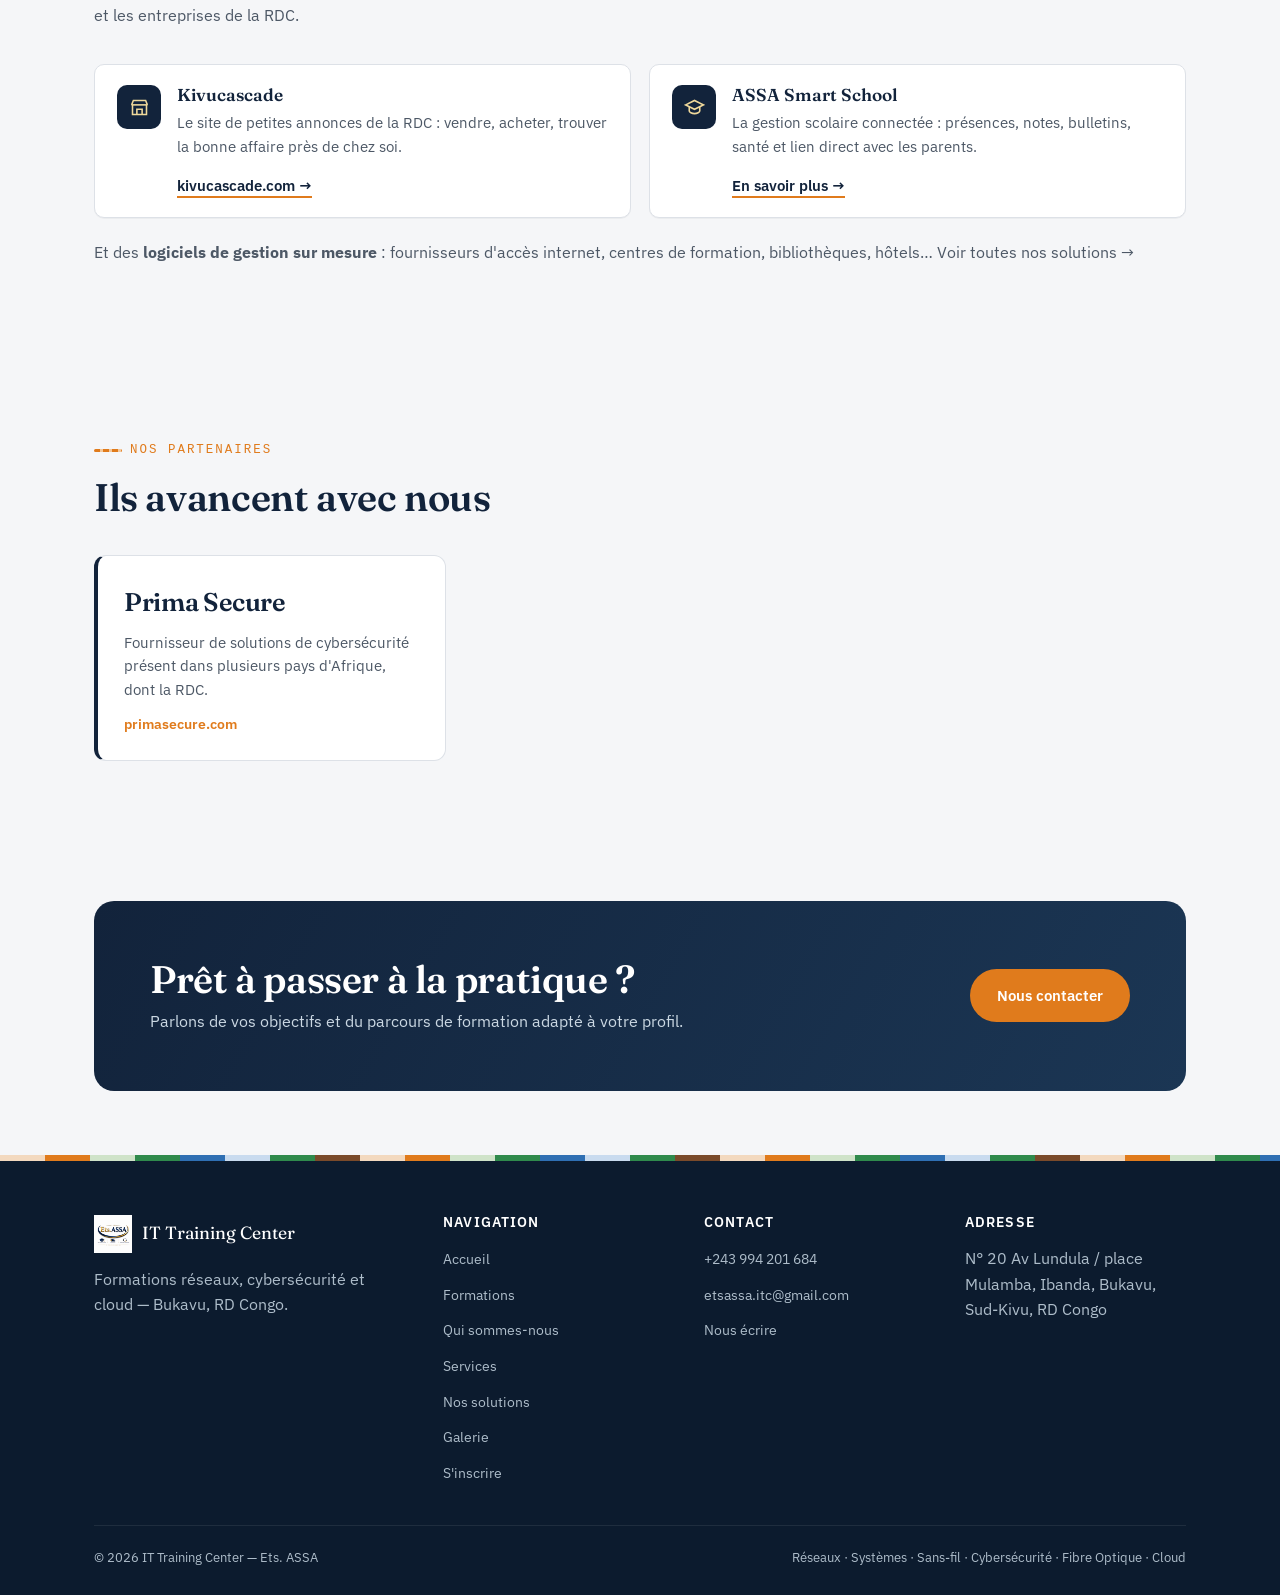
==== commit 862bbce2: "Add files via upload" ====
--- a/index.html
+++ b/index.html
@@ -75,6 +75,14 @@
       </div>
       <div class="hero-photo reveal">
         <img src="assets/hero.jpg" alt="Formateur IT Training Center devant un écran, avec des participants en formation">
+        <!-- Petite console de routeur (décor) : les lignes apparaissent une à une au chargement -->
+        <div class="terminal" aria-hidden="true">
+          <p class="t-barre"><span></span><span></span><span></span>labo-mikrotik</p>
+          <p class="t-l t1"><b>[admin@ITC-Bukavu] &gt;</b> /ping 8.8.8.8 count=3</p>
+          <p class="t-l t2">sent=3 received=3 packet-loss=0%</p>
+          <p class="t-l t3"><b>[admin@ITC-Bukavu] &gt;</b> /system identity set name=pret-pour-le-terrain</p>
+          <p class="t-l t4"><b>[admin@ITC-Bukavu] &gt;</b> <i class="t-curseur"></i></p>
+        </div>
       </div>
     </div>
   </section>
@@ -91,45 +99,56 @@
     </div>
   </div>
 
-  <!-- POURQUOI NOUS CHOISIR -->
-  <section>
-    <div class="container">
+  <!-- NOTRE DIFFÉRENCE (section sombre, liste avec coches) -->
+  <section class="sombre">
+    <div class="container difference">
       <div class="section-head reveal">
         <p class="eyebrow">Pourquoi choisir IT Training Center ?</p>
-        <h2>Une pédagogie tournée vers la pratique</h2>
-        <p>Notre philosophie : 20% théorie, 80% pratique — pour former des professionnels immédiatement opérationnels.</p>
-      </div>
-      <div class="grid grid-3">
-        <div class="card reveal">
-          <div class="icon-circle"><svg viewBox="0 0 24 24" fill="none" stroke="currentColor" stroke-width="1.8"><rect x="3" y="4" width="18" height="12" rx="2"/><path d="M8 20h8M12 16v4"/></svg></div>
-          <h3>Laboratoire professionnel</h3>
-          <p>Le Network Innovation &amp; Practice Lab, équipé pour des mises en situation réelles.</p>
-        </div>
-        <div class="card reveal">
-          <div class="icon-circle"><svg viewBox="0 0 24 24" fill="none" stroke="currentColor" stroke-width="1.8"><circle cx="12" cy="12" r="9"/><path d="M12 7v5l3 3"/></svg></div>
-          <h3>Technologies reconnues</h3>
-          <p>MikroTik, Cisco, Ubiquiti, Windows Server, Linux, Cybersécurité — les outils utilisés sur le terrain.</p>
-        </div>
-        <div class="card reveal">
-          <div class="icon-circle"><svg viewBox="0 0 24 24" fill="none" stroke="currentColor" stroke-width="1.8"><path d="M4 20l4-9 4 5 3-6 5 10H4z"/></svg></div>
-          <h3>Scénarios réels</h3>
-          <p>Entreprises, ISP, hôpitaux, écoles, ONG — des cas inspirés d'environnements concrets.</p>
-        </div>
-        <div class="card reveal">
-          <div class="icon-circle"><svg viewBox="0 0 24 24" fill="none" stroke="currentColor" stroke-width="1.8"><circle cx="12" cy="8" r="3.2"/><path d="M5 20c1.5-4 4-5.5 7-5.5S18.5 16 20 20"/></svg></div>
-          <h3>Accompagnement personnalisé</h3>
-          <p>Des formateurs expérimentés, des groupes restreints de 4 à 8 participants.</p>
-        </div>
-        <div class="card reveal">
-          <div class="icon-circle"><svg viewBox="0 0 24 24" fill="none" stroke="currentColor" stroke-width="1.8"><path d="M9 12l2 2 4-4"/><circle cx="12" cy="12" r="9"/></svg></div>
-          <h3>Évaluation par compétences</h3>
-          <p>Labos, études de cas et projet final — une préparation directe aux certifications internationales.</p>
-        </div>
-        <div class="card reveal">
-          <div class="icon-circle"><svg viewBox="0 0 24 24" fill="none" stroke="currentColor" stroke-width="1.8"><path d="M4 19V9l8-5 8 5v10"/><path d="M9 19v-6h6v6"/></svg></div>
-          <h3>Expertise de terrain</h3>
-          <p>Une communauté d'anciens apprenants, et une expertise issue de nos services professionnels.</p>
-        </div>
+        <h2>Notre différence : une formation tournée vers la pratique</h2>
+        <p>Notre philosophie : 20 % de théorie, 80 % de pratique, pour former des professionnels opérationnels dès le premier jour.</p>
+        <a href="formations.html" class="btn btn-primary">Voir nos formations</a>
+      </div>
+      <ul class="liste-coches reveal">
+          <li><svg class="coche" viewBox="0 0 24 24" fill="none" stroke="currentColor" stroke-width="2.4" aria-hidden="true"><path d="M5 12.5l4.5 4.5L19 7.5"/></svg><div><h3>Un vrai laboratoire</h3><p>Le Network Innovation &amp; Practice Lab : 5 laboratoires équipés de matériel professionnel.</p></div></li>
+          <li><svg class="coche" viewBox="0 0 24 24" fill="none" stroke="currentColor" stroke-width="2.4" aria-hidden="true"><path d="M5 12.5l4.5 4.5L19 7.5"/></svg><div><h3>Des petits groupes</h3><p>4 à 8 participants, pour que chacun pratique et soit suivi.</p></div></li>
+          <li><svg class="coche" viewBox="0 0 24 24" fill="none" stroke="currentColor" stroke-width="2.4" aria-hidden="true"><path d="M5 12.5l4.5 4.5L19 7.5"/></svg><div><h3>Les technologies du terrain</h3><p>MikroTik, Cisco, Ubiquiti, Windows Server, Linux et cybersécurité.</p></div></li>
+          <li><svg class="coche" viewBox="0 0 24 24" fill="none" stroke="currentColor" stroke-width="2.4" aria-hidden="true"><path d="M5 12.5l4.5 4.5L19 7.5"/></svg><div><h3>Des scénarios réels</h3><p>Des cas tirés d'entreprises, de fournisseurs d'accès internet, d'hôpitaux, d'écoles et d'ONG.</p></div></li>
+          <li><svg class="coche" viewBox="0 0 24 24" fill="none" stroke="currentColor" stroke-width="2.4" aria-hidden="true"><path d="M5 12.5l4.5 4.5L19 7.5"/></svg><div><h3>Une évaluation par compétences</h3><p>Labos, études de cas et projet final, pour préparer les certifications internationales.</p></div></li>
+          <li><svg class="coche" viewBox="0 0 24 24" fill="none" stroke="currentColor" stroke-width="2.4" aria-hidden="true"><path d="M5 12.5l4.5 4.5L19 7.5"/></svg><div><h3>Des formateurs de terrain</h3><p>Une expertise issue de nos propres chantiers réseau et de nos services aux entreprises.</p></div></li>
+      </ul>
+    </div>
+  </section>
+
+  <!-- NOTRE MÉTHODE : la devise s'allume mot par mot quand on fait défiler la page (js/effets.js) -->
+  <section class="sombre methode">
+    <div class="container methode-grille">
+      <div class="methode-titre">
+        <p class="eyebrow">Notre méthode</p>
+        <h2 class="devise" aria-label="Comprendre. Pratiquer. Expérimenter. Maîtriser.">
+          <span>Comprendre.</span> <span>Pratiquer.</span> <span>Expérimenter.</span> <span>Maîtriser.</span>
+        </h2>
+      </div>
+      <div class="etapes">
+          <div class="etape reveal">
+            <span class="etape-num">01</span>
+            <h3>Comprendre</h3>
+            <p>Les bases essentielles, expliquées simplement avec des schémas et des cas concrets : c'est notre 20 % de théorie.</p>
+          </div>
+          <div class="etape reveal">
+            <span class="etape-num">02</span>
+            <h3>Pratiquer</h3>
+            <p>Sur du vrai matériel MikroTik, Cisco et Ubiquiti, en groupes de 4 à 8 personnes.</p>
+          </div>
+          <div class="etape reveal">
+            <span class="etape-num">03</span>
+            <h3>Expérimenter</h3>
+            <p>Des pannes, des attaques et des déploiements tirés de situations réelles, à résoudre en équipe.</p>
+          </div>
+          <div class="etape reveal">
+            <span class="etape-num">04</span>
+            <h3>Maîtriser</h3>
+            <p>Évaluation par labos, études de cas et projet final, puis préparation aux certifications internationales.</p>
+          </div>
       </div>
     </div>
   </section>
@@ -147,29 +166,37 @@
     </div>
   </section>
 
-  <!-- DOMAINES D'EXPERTISE -->
-  <section class="bg-alt">
+  <!-- DOMAINES D'EXPERTISE (section sombre, mot-clé en haut à droite de chaque carte) -->
+  <section class="sombre">
     <div class="container">
       <div class="section-head reveal">
         <p class="eyebrow">Domaines d'expertise</p>
         <h2>Un socle technique complet</h2>
       </div>
       <div class="grid grid-4">
-        <div class="card on-orange reveal">
+        <div class="card carte-domaine reveal">
           <div class="icon-circle"><svg viewBox="0 0 24 24" fill="none" stroke="currentColor" stroke-width="1.8"><circle cx="12" cy="12" r="2"/><circle cx="4" cy="6" r="2"/><circle cx="20" cy="6" r="2"/><circle cx="4" cy="18" r="2"/><circle cx="20" cy="18" r="2"/><path d="M12 12L4 6M12 12l8-6M12 12l-8 6M12 12l8 6"/></svg></div>
-          <h3>Réseaux &amp; Systèmes</h3>
-        </div>
-        <div class="card on-orange reveal">
+          <span class="mot-cle">Réseaux</span>
+          <h3>Réseaux &amp; systèmes</h3>
+          <p>Routage, commutation, Windows Server et Linux.</p>
+        </div>
+        <div class="card carte-domaine reveal">
           <div class="icon-circle"><svg viewBox="0 0 24 24" fill="none" stroke="currentColor" stroke-width="1.8"><path d="M2 8.5a15 15 0 0 1 20 0M5.5 12a10 10 0 0 1 13 0M9 15.5a5 5 0 0 1 6 0"/><circle cx="12" cy="19" r="1.4" fill="currentColor" stroke="none"/></svg></div>
-          <h3>Sans Fil &amp; Fibre Optique</h3>
-        </div>
-        <div class="card on-orange reveal">
+          <span class="mot-cle">Sans fil</span>
+          <h3>Sans fil &amp; fibre optique</h3>
+          <p>Wi-Fi professionnel, liaisons radio et réseaux en fibre optique.</p>
+        </div>
+        <div class="card carte-domaine reveal">
           <div class="icon-circle"><svg viewBox="0 0 24 24" fill="none" stroke="currentColor" stroke-width="1.8"><path d="M12 2l7 4v6c0 4.5-3 7.5-7 10-4-2.5-7-5.5-7-10V6l7-4z"/></svg></div>
+          <span class="mot-cle">Sécurité</span>
           <h3>Cybersécurité</h3>
-        </div>
-        <div class="card on-orange reveal">
+          <p>Sécurisation des réseaux, pare-feu et gestion des menaces.</p>
+        </div>
+        <div class="card carte-domaine reveal">
           <div class="icon-circle"><svg viewBox="0 0 24 24" fill="none" stroke="currentColor" stroke-width="1.8"><path d="M7 18a4 4 0 0 1-1-7.9 5 5 0 0 1 9.6-2A4.5 4.5 0 0 1 17 18H7z"/></svg></div>
-          <h3>Cloud Technologies</h3>
+          <span class="mot-cle">Cloud</span>
+          <h3>Technologies cloud</h3>
+          <p>Virtualisation, services cloud et outils numériques.</p>
         </div>
       </div>
     </div>
@@ -201,10 +228,20 @@
     </div>
   </section>
 
-  <!-- CITATION -->
-  <section class="quote-banner reveal">
-    <div class="container">
-      <blockquote>« Comprendre. Pratiquer. Expérimenter. Maîtriser. »</blockquote>
+  <!-- NOS PARTENAIRES (pour en ajouter un : copier un bloc « partenaire ») -->
+  <section class="partenaires">
+    <div class="container">
+      <div class="section-head reveal">
+        <p class="eyebrow">Nos partenaires</p>
+        <h2>Ils avancent avec nous</h2>
+      </div>
+      <div class="grille-partenaires">
+        <a class="partenaire reveal" href="https://primasecure.com/" target="_blank" rel="noopener">
+          <span class="partenaire-nom">Prima Secure</span>
+          <span class="partenaire-texte">Fournisseur de solutions de cybersécurité présent dans plusieurs pays d'Afrique, dont la RDC.</span>
+          <span class="partenaire-lien">primasecure.com</span>
+        </a>
+      </div>
     </div>
   </section>
 
@@ -265,8 +302,11 @@
   </div>
 </footer>
 
+<script src="js/traduction-en.js"></script>
+<script src="js/langue.js"></script>
 <script src="js/main.js"></script>
 <script src="js/stats.js"></script>
+<script src="js/effets.js"></script>
 <script src="js/chat-widgets.js"></script>
 <script>document.getElementById('year').textContent = new Date().getFullYear();</script>
 </body>
--- a/css/style.css
+++ b/css/style.css
@@ -132,7 +132,7 @@
 .nav-links a.btn { padding: 8px 18px; white-space: nowrap; }
 .nav-links a { white-space: nowrap; }
 /* Écrans moyens : liens plus rapprochés pour que le menu (avec « Solutions ») tienne sur une ligne */
-@media (min-width: 1001px) and (max-width: 1100px) { .nav-links { gap: 20px; } }
+@media (min-width: 1101px) and (max-width: 1180px) { .nav-links { gap: 20px; } }
 .nav-cta { display: none; }
 .nav-toggle {
   display: none;
@@ -140,9 +140,9 @@
 }
 .nav-toggle span { display: block; width: 22px; height: 2px; background: var(--navy-900); margin: 5px 0; }
 
-@media (min-width: 1001px) { .nav-cta { display: inline-flex; } }
-/* Menu « hamburger » jusqu'à 1000 px de large (avant : 860 px), car le menu a maintenant un lien de plus */
-@media (max-width: 1000px) {
+@media (min-width: 1101px) { .nav-cta { display: inline-flex; } }
+/* Menu « hamburger » jusqu’à 1100 px de large (avant : 860 px), car le menu a maintenant un lien de plus */
+@media (max-width: 1100px) {
   .nav-toggle { display: block; }
   .nav-links {
     position: absolute; top: 100%; left: 0; right: 0;
@@ -549,3 +549,208 @@
 .value-chip { font-family: var(--font-body); font-weight: 500; background: var(--white); }
 
 @media (prefers-reduced-motion: reduce) { .tech-pill::before { animation: none; } }
+
+/* =====================================================================
+   RETOUCHE 2 — 16 octobre 2026 : cadres plus compacts, site plus vivant
+   ===================================================================== */
+
+/* --- Toutes les cartes de texte : plus compactes, icône à gauche du texte --- */
+.card:not(.gallery-card) {
+  display: grid;
+  grid-template-columns: 44px 1fr;
+  column-gap: 16px;
+  align-content: start;
+  padding: 20px 22px;
+  border-radius: 10px;
+}
+.card:not(.gallery-card) > * { grid-column: 2; }
+.card:not(.gallery-card) > .icon-circle { grid-column: 1; grid-row: 1 / span 8; margin: 0; }
+/* une carte sans icône utilise toute la largeur */
+.card:not(.gallery-card):not(:has(> .icon-circle)) { grid-template-columns: 1fr; }
+.card:not(.gallery-card):not(:has(> .icon-circle)) > * { grid-column: 1; }
+.icon-circle { width: 44px; height: 44px; border-radius: 10px; }
+.icon-circle svg { width: 21px; height: 21px; }
+.card h3 { font-size: 1.08rem; margin-bottom: 6px; }
+.card p, .card li { font-size: 0.93rem; }
+.card .eyebrow { margin-bottom: 6px; font-size: 0.7rem; }
+.card .diamond-list { gap: 8px; margin-top: 6px; }
+.grid { gap: 18px; }
+
+/* --- Accueil, « Pourquoi nous choisir » : liste ouverte, sans boîtes --- */
+.features { gap: 30px 40px; }
+.features .card:not(.gallery-card) { background: none; border: 0; box-shadow: none; padding: 0; }
+.features .card:not(.gallery-card):hover { border: 0; }
+.features .icon-circle { background: var(--orange); color: var(--white); }
+
+/* --- Domaines d'expertise (cartes « on-orange ») : tuiles bleu marine --- */
+.card.on-orange { background: var(--navy-900); border: 0; border-top: 0; border-left: 4px solid var(--orange); align-items: center; }
+.card.on-orange h3 { color: var(--white); margin: 0; }
+.card.on-orange:hover { border-left-color: var(--gold); }
+/* Domaines de la page Qui sommes-nous (« on-teal ») : tuiles claires compactes */
+.card.on-teal { border-top: 0; border-left: 4px solid var(--teal); align-items: center; }
+.card.on-teal h3 { margin: 0; }
+
+/* --- Fiches formations : plus serrées --- */
+.program-card { padding: 20px 22px; gap: 6px; border-radius: 10px; }
+.program-card h3 { font-size: 1.08rem; margin: 0; }
+.program-card p { font-size: 0.93rem; margin: 0; }
+
+/* --- Sections un peu moins hautes --- */
+section { padding: 76px 0; }
+.section-head { margin-bottom: 36px; }
+
+/* --- Console de routeur sur la photo de l'accueil --- */
+.terminal {
+  position: absolute; left: -34px; bottom: -46px; z-index: 3;
+  width: min(420px, 92%);
+  background: #06101b; border: 1px solid #23384f; border-radius: 10px;
+  padding: 0 0 14px; box-shadow: 0 24px 50px -20px rgba(0,0,0,0.8);
+  font-family: var(--font-mono); font-size: 0.76rem; line-height: 1.55;
+}
+.terminal p { margin: 0; padding: 0 16px; color: #9fb4c8; }
+.terminal b { color: #3ddc84; font-weight: 500; }
+.t-barre { display: flex; align-items: center; gap: 6px; padding: 9px 12px !important; margin-bottom: 10px !important; border-bottom: 1px solid #1b2c3f; font-size: 0.7rem; color: #6c8299 !important; }
+.t-barre span { width: 9px; height: 9px; border-radius: 50%; background: #e05a4f; }
+.t-barre span:nth-child(2) { background: var(--gold); }
+.t-barre span:nth-child(3) { background: #3ddc84; margin-right: 8px; }
+.t-l { opacity: 0; animation: t-ligne 0.01s forwards; }
+.t1 { animation-delay: 0.6s; } .t2 { animation-delay: 1.5s; } .t3 { animation-delay: 2.3s; } .t4 { animation-delay: 3.1s; }
+@keyframes t-ligne { to { opacity: 1; } }
+.t-curseur { display: inline-block; width: 8px; height: 14px; background: #3ddc84; vertical-align: -2px; animation: t-clign 1s steps(1) infinite; }
+@keyframes t-clign { 50% { opacity: 0; } }
+@media (max-width: 900px) {
+  .terminal { position: relative; left: auto; bottom: auto; width: 100%; margin-top: 14px; }
+  .hero-photo { padding-bottom: 14px; }
+}
+@media (prefers-reduced-motion: reduce) { .t-l { opacity: 1; animation: none; } .t-curseur { animation: none; } }
+/* petits ajustements */
+.card > .btn { justify-self: start; }
+.bg-navy .diamond-list li { color: #c9d5e0; }
+.card.on-orange > .icon-circle, .card.on-teal > .icon-circle { grid-row: auto; }
+.terminal { width: min(370px, 88%); bottom: -64px; left: -40px; }
+@media (max-width: 900px) { .terminal { left: auto; bottom: auto; width: 100%; } }
+
+/* =====================================================================
+   RETOUCHE 3 — 16 octobre 2026 (inspirée du site de notre partenaire)
+   En-tête flottant, sections sombres, méthode 01-04, partenaires
+   ===================================================================== */
+
+/* --- En-tête : une « pilule » sombre qui flotte au-dessus de la page --- */
+.site-header {
+  position: sticky; top: 12px; z-index: 50;
+  background: transparent; border: 0; backdrop-filter: none;
+  margin-bottom: -82px;              /* la pilule passe par-dessus le haut de page sombre */
+  padding: 0 16px;
+}
+.nav {
+  max-width: 1180px; padding: 10px 12px 10px 14px;
+  background: rgba(10, 22, 38, 0.86);
+  backdrop-filter: blur(12px); -webkit-backdrop-filter: blur(12px);
+  border: 1px solid rgba(255,255,255,0.09);
+  border-radius: 999px;
+  box-shadow: 0 18px 40px -22px rgba(0,0,0,0.7);
+}
+.brand img { height: 38px; border-radius: 50%; background: #fff; padding: 2px; }
+.brand-text { color: var(--white); }
+.brand-text small { color: var(--gold-light); }
+.nav-links a { color: #c3d0dc; }
+.nav-links a:hover, .nav-links a[aria-current="page"] { color: var(--white); }
+.nav-links a.btn-outline { background: var(--orange); border-color: var(--orange); color: var(--white); }
+.nav-links a.btn-outline:hover { background: #c96a11; border-color: #c96a11; }
+.nav-toggle span { background: var(--white); }
+/* les hauts de page sombres laissent la place à la pilule */
+.hero { padding-top: 170px; }
+.page-hero { padding-top: 150px; }
+@media (max-width: 1100px) {
+  .nav { border-radius: 22px; }
+  .nav-links { top: calc(100% + 8px); left: 0; right: 0; border-radius: 18px; background: rgba(10,22,38,0.97); border: 1px solid rgba(255,255,255,0.09); }
+  .nav-links a { color: #dbe4ec; }
+}
+@media (max-width: 620px) {
+  .hero { padding-top: 130px; }
+  .page-hero { padding-top: 120px; }
+  .brand-text small { display: none; }
+}
+
+/* --- Sections sombres (bleu nuit avec lueurs dorées) --- */
+.sombre {
+  position: relative; overflow: hidden;
+  background:
+    radial-gradient(600px 300px at 90% 0%, rgba(212,168,67,0.10), transparent 70%),
+    radial-gradient(500px 300px at 0% 100%, rgba(44,122,140,0.16), transparent 70%),
+    var(--navy-950);
+  color: var(--white);
+  border-top: 1px solid rgba(255,255,255,0.05);
+}
+.sombre h2, .sombre h3 { color: var(--white); }
+.sombre p { color: #a9bccd; }
+.sombre .eyebrow { color: var(--gold); }
+.sombre .card { background: rgba(255,255,255,0.03); border: 1px solid rgba(255,255,255,0.10); }
+.sombre .card:hover { border-color: rgba(212,168,67,0.5); }
+.sombre .icon-circle { background: rgba(212,168,67,0.12); color: var(--gold); border: 1px solid rgba(212,168,67,0.3); }
+.stats-band { background: var(--navy-950); }
+
+/* --- Sur-titres plus marqués --- */
+.eyebrow { font-weight: 500; letter-spacing: 0.16em; }
+
+/* --- Titres : apparition en fondu (flou puis net) --- */
+.section-head.reveal { filter: blur(8px); transition: opacity .8s ease, transform .8s ease, filter .8s ease; }
+.section-head.reveal.is-visible { filter: none; }
+
+/* --- Notre différence : titre à gauche, liste avec coches à droite --- */
+.difference { display: grid; grid-template-columns: 0.9fr 1.1fr; gap: 56px; align-items: start; }
+.difference .section-head { margin: 0; position: sticky; top: 110px; }
+.difference .btn { margin-top: 10px; }
+.liste-coches { list-style: none; margin: 0; padding: 0; display: grid; gap: 0; }
+.liste-coches li { display: grid; grid-template-columns: 30px 1fr; gap: 14px; padding: 18px 0; border-bottom: 1px solid rgba(255,255,255,0.08); }
+.liste-coches li:first-child { padding-top: 0; }
+.liste-coches h3 { font-size: 1.08rem; margin: 0 0 4px; }
+.liste-coches p { margin: 0; font-size: 0.94rem; }
+.coche { width: 26px; height: 26px; padding: 4px; border-radius: 8px; background: rgba(61,220,132,0.12); color: #3ddc84; margin-top: 1px; }
+@media (max-width: 900px) { .difference { grid-template-columns: 1fr; gap: 30px; } .difference .section-head { position: static; } }
+
+/* --- Notre méthode : la devise qui s'allume + 4 étapes numérotées --- */
+.methode-grille { display: grid; grid-template-columns: 1fr 1fr; gap: 56px; align-items: center; }
+.devise { font-size: clamp(2.4rem, 5.2vw, 4.2rem); line-height: 1.08; max-width: none; }
+.devise span { color: rgba(255,255,255,0.16); transition: color .5s ease; }
+.devise span.allume { color: var(--white); }
+.devise span.allume:last-child { color: var(--gold); }
+.etapes { display: grid; grid-template-columns: 1fr 1fr; gap: 16px; }
+.etape { background: rgba(255,255,255,0.03); border: 1px solid rgba(255,255,255,0.10); border-radius: 12px; padding: 20px; }
+.etape-num { font-family: var(--font-mono); font-size: 0.8rem; color: var(--gold); letter-spacing: 0.1em; }
+.etape h3 { margin: 8px 0 6px; font-size: 1.15rem; }
+.etape p { margin: 0; font-size: 0.92rem; }
+@media (max-width: 900px) { .methode-grille { grid-template-columns: 1fr; gap: 30px; } }
+@media (max-width: 560px) { .etapes { grid-template-columns: 1fr; } }
+
+/* --- Domaines : mot-clé en haut à droite de chaque carte --- */
+.carte-domaine { position: relative; padding-top: 22px; }
+.carte-domaine > .icon-circle { grid-row: 1 / span 4; }
+.mot-cle {
+  position: absolute; top: 14px; right: 14px;
+  font-family: var(--font-mono); font-size: 0.64rem; letter-spacing: 0.14em; text-transform: uppercase;
+  color: var(--gold); border: 1px solid rgba(212,168,67,0.35); border-radius: 999px; padding: 3px 9px;
+}
+.carte-domaine h3 { margin-top: 26px; }
+@media (max-width: 1100px) { .sombre .grid-4 { grid-template-columns: repeat(2, 1fr); } }
+@media (max-width: 620px) { .sombre .grid-4 { grid-template-columns: 1fr; } }
+
+/* --- Partenaires --- */
+.grille-partenaires { display: grid; grid-template-columns: repeat(auto-fill, minmax(280px, 1fr)); gap: 18px; }
+.partenaire { display: flex; flex-direction: column; gap: 8px; padding: 26px 26px 24px; background: var(--white); border: 1px solid var(--line); border-radius: 12px; border-left: 4px solid var(--navy-900); transition: border-color .2s ease; }
+.partenaire:hover { border-left-color: var(--orange); }
+.partenaire-nom { font-family: var(--font-display); font-size: 1.6rem; font-weight: 600; color: var(--navy-900); letter-spacing: -0.01em; }
+.partenaire-texte { color: var(--ink-soft); font-size: 0.93rem; }
+.partenaire-lien { font-size: 0.85rem; font-weight: 600; color: var(--orange); margin-top: 4px; }
+@media (max-width: 620px) { .stats-grid { grid-template-columns: 1fr 1fr; } }
+
+/* --- Choix de la langue FR | EN (créé par js/langue.js) --- */
+.langue-choix { display: inline-flex; border: 1px solid rgba(255,255,255,0.18); border-radius: 999px; padding: 2px; margin-left: 14px; flex-shrink: 0; }
+.langue-choix button { background: none; border: 0; color: #a9bccd; font-family: var(--font-mono); font-size: 0.74rem; letter-spacing: 0.06em; padding: 5px 9px; border-radius: 999px; cursor: pointer; }
+.langue-choix button[aria-pressed="true"] { background: var(--white); color: var(--navy-900); font-weight: 600; }
+.langue-choix button:focus-visible { outline: 2px solid var(--gold-light); outline-offset: 1px; }
+@media (max-width: 1100px) { .langue-choix { margin-left: auto; margin-right: 8px; } }
+/* ordre dans l'en-tête : logo · menu · FR|EN · bouton menu mobile */
+.brand { order: 1; } .nav-links { order: 2; } .langue-choix { order: 3; } .nav-toggle { order: 4; }
+@media (max-width: 1100px) { .langue-choix { margin-left: auto; } }
+@media (min-width: 1101px) and (max-width: 1240px) { .nav-links { gap: 16px; } .nav-links a { font-size: 0.88rem; } }
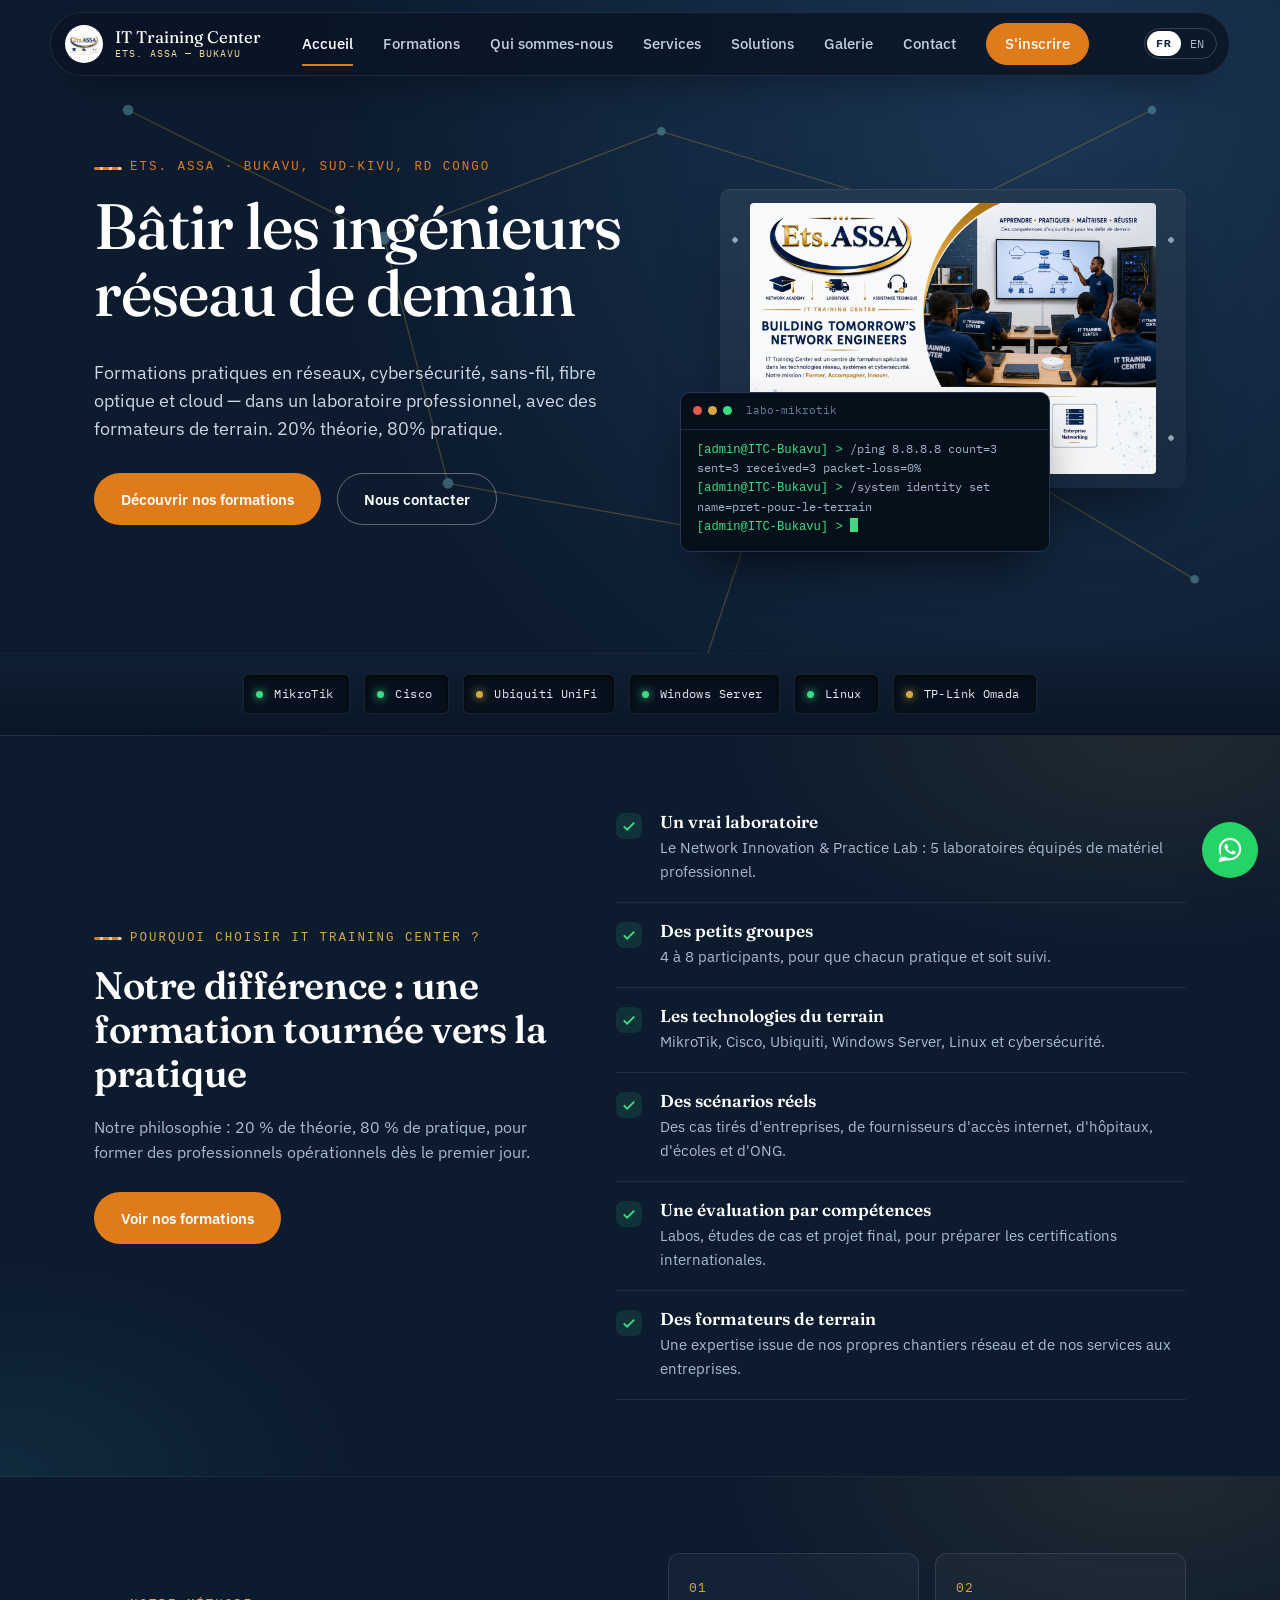
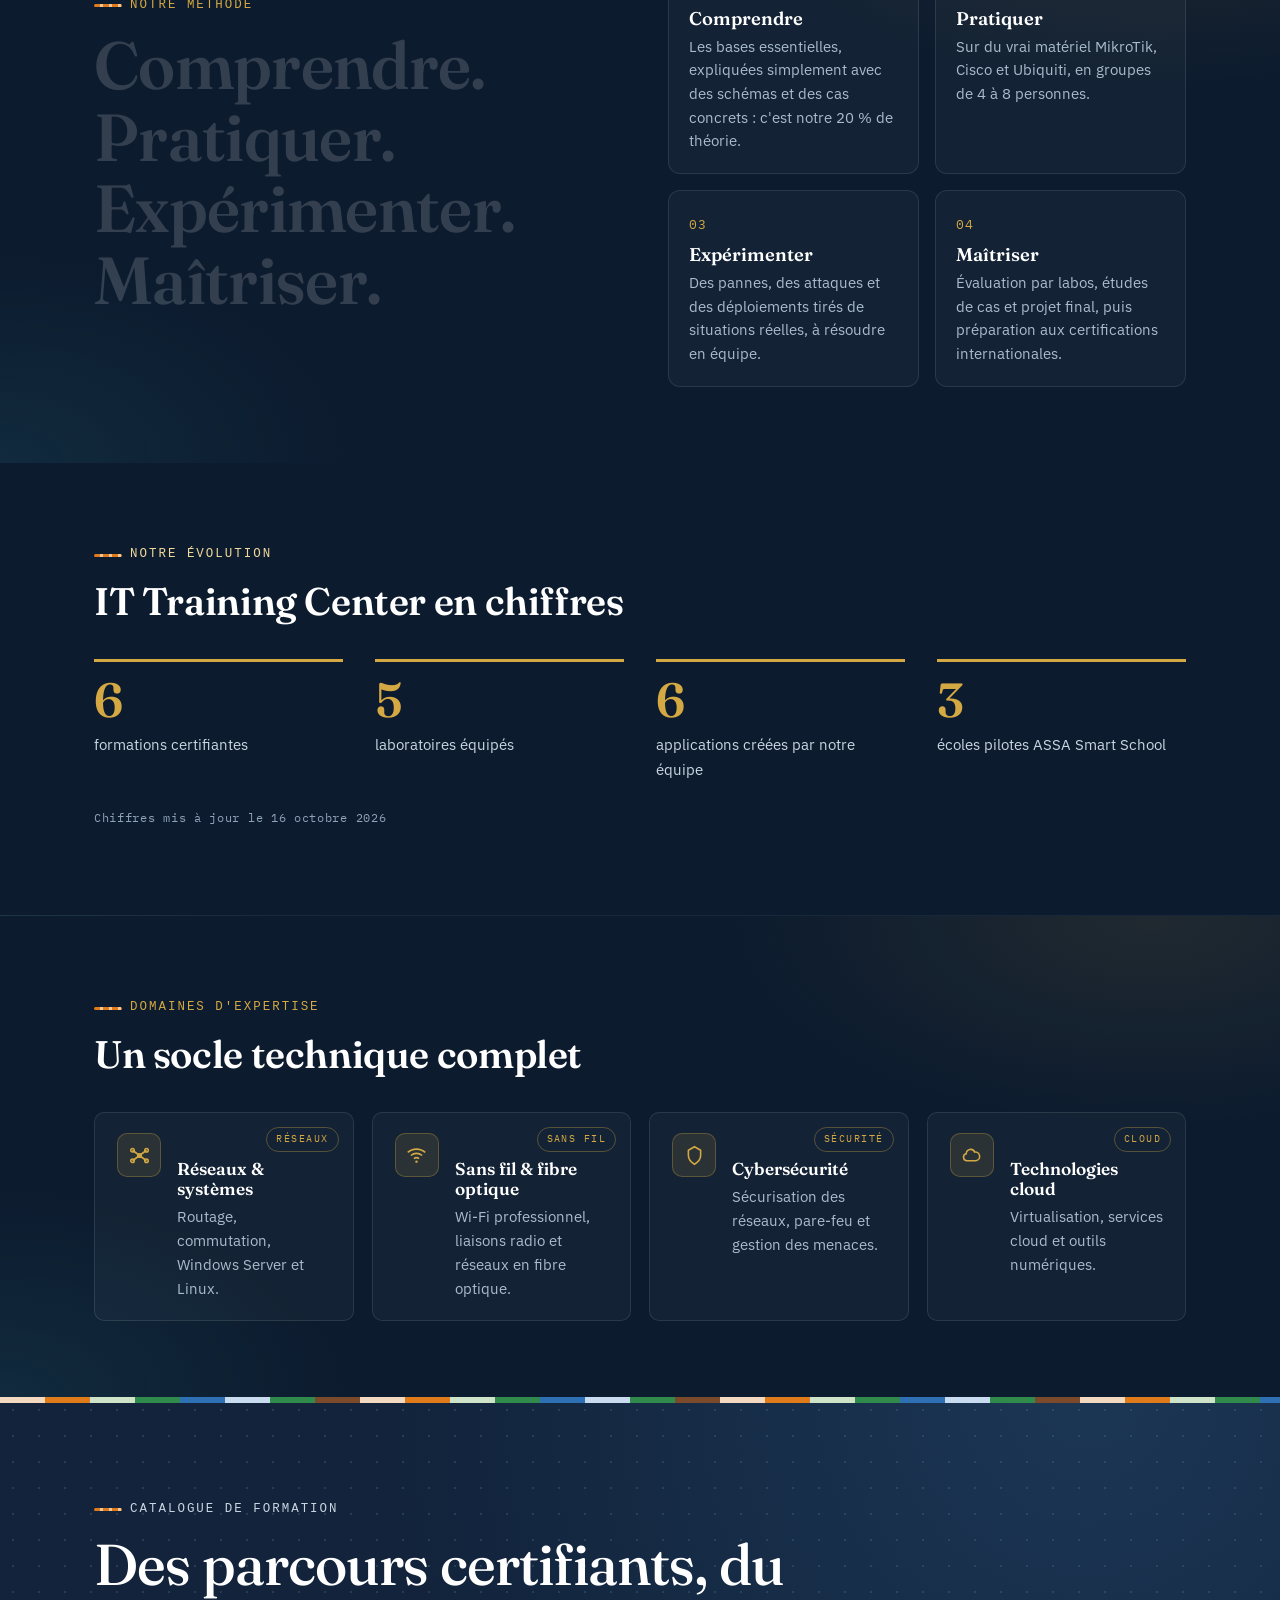
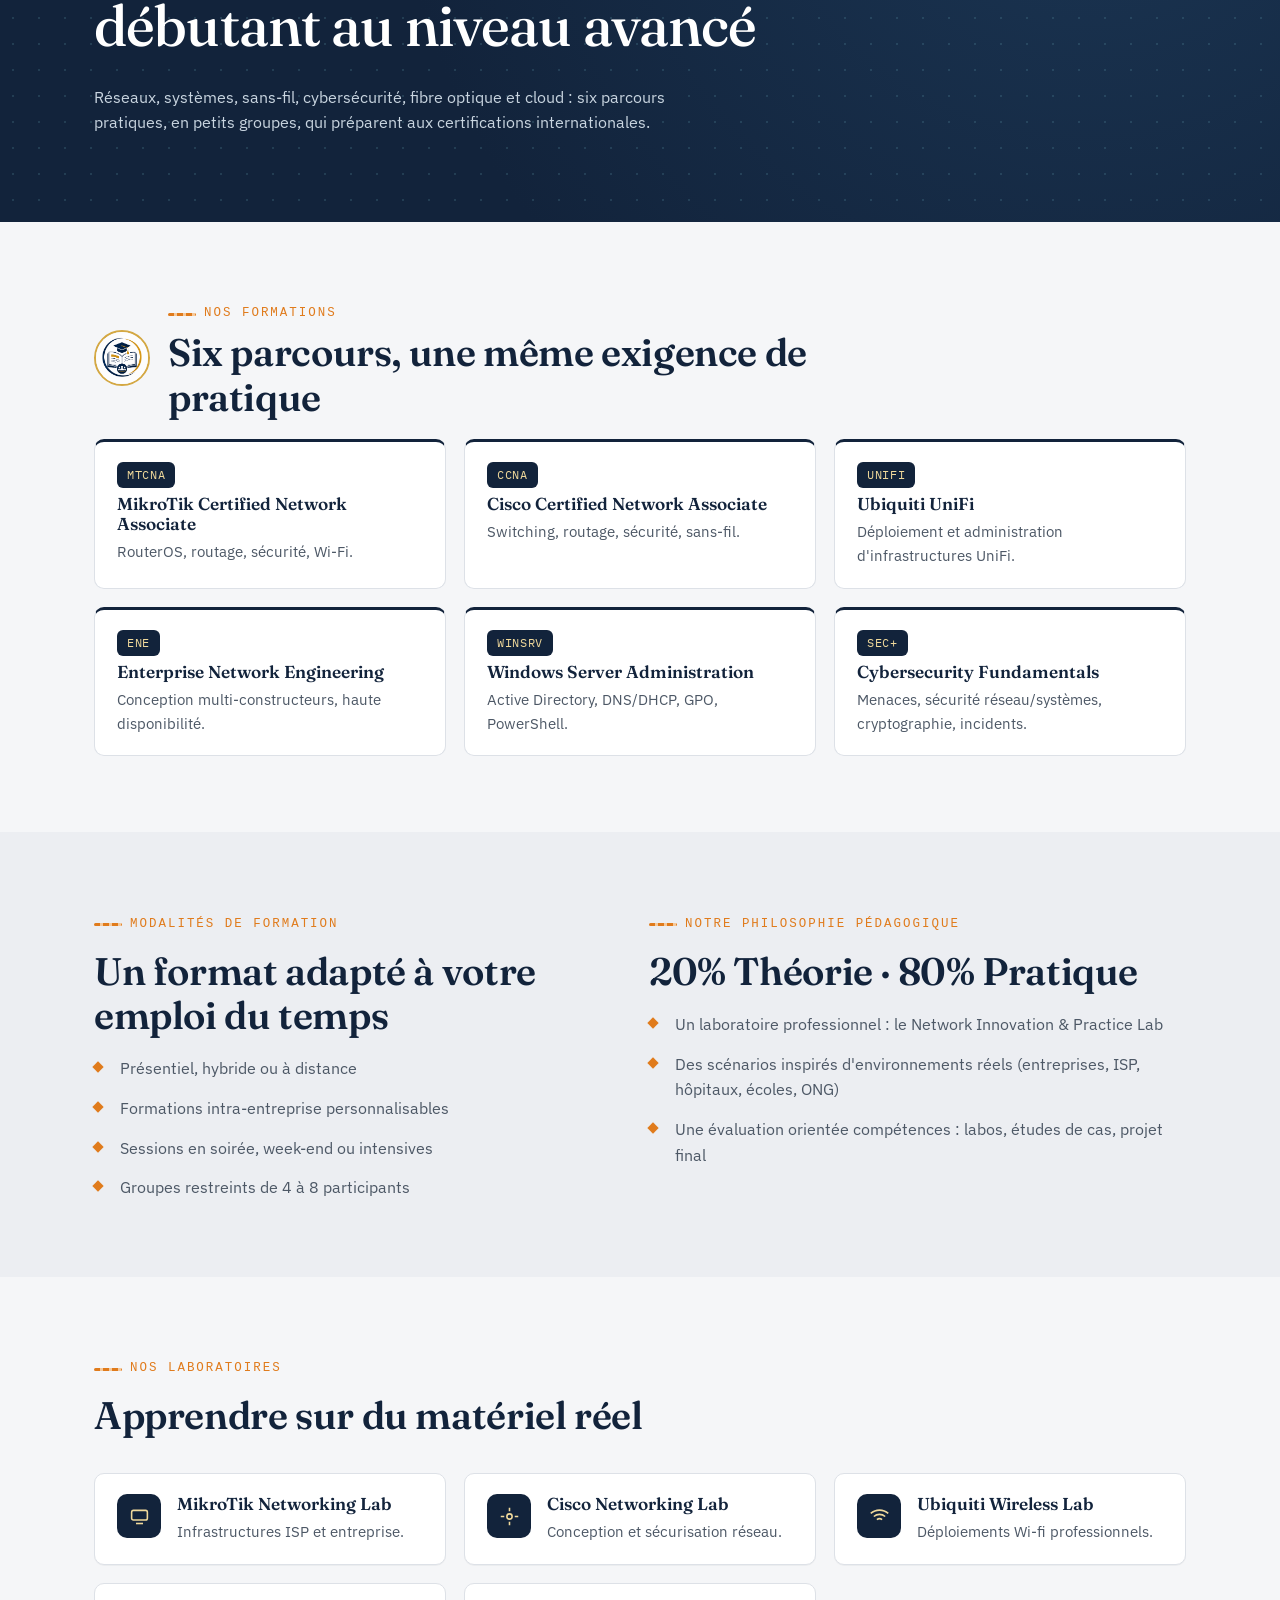
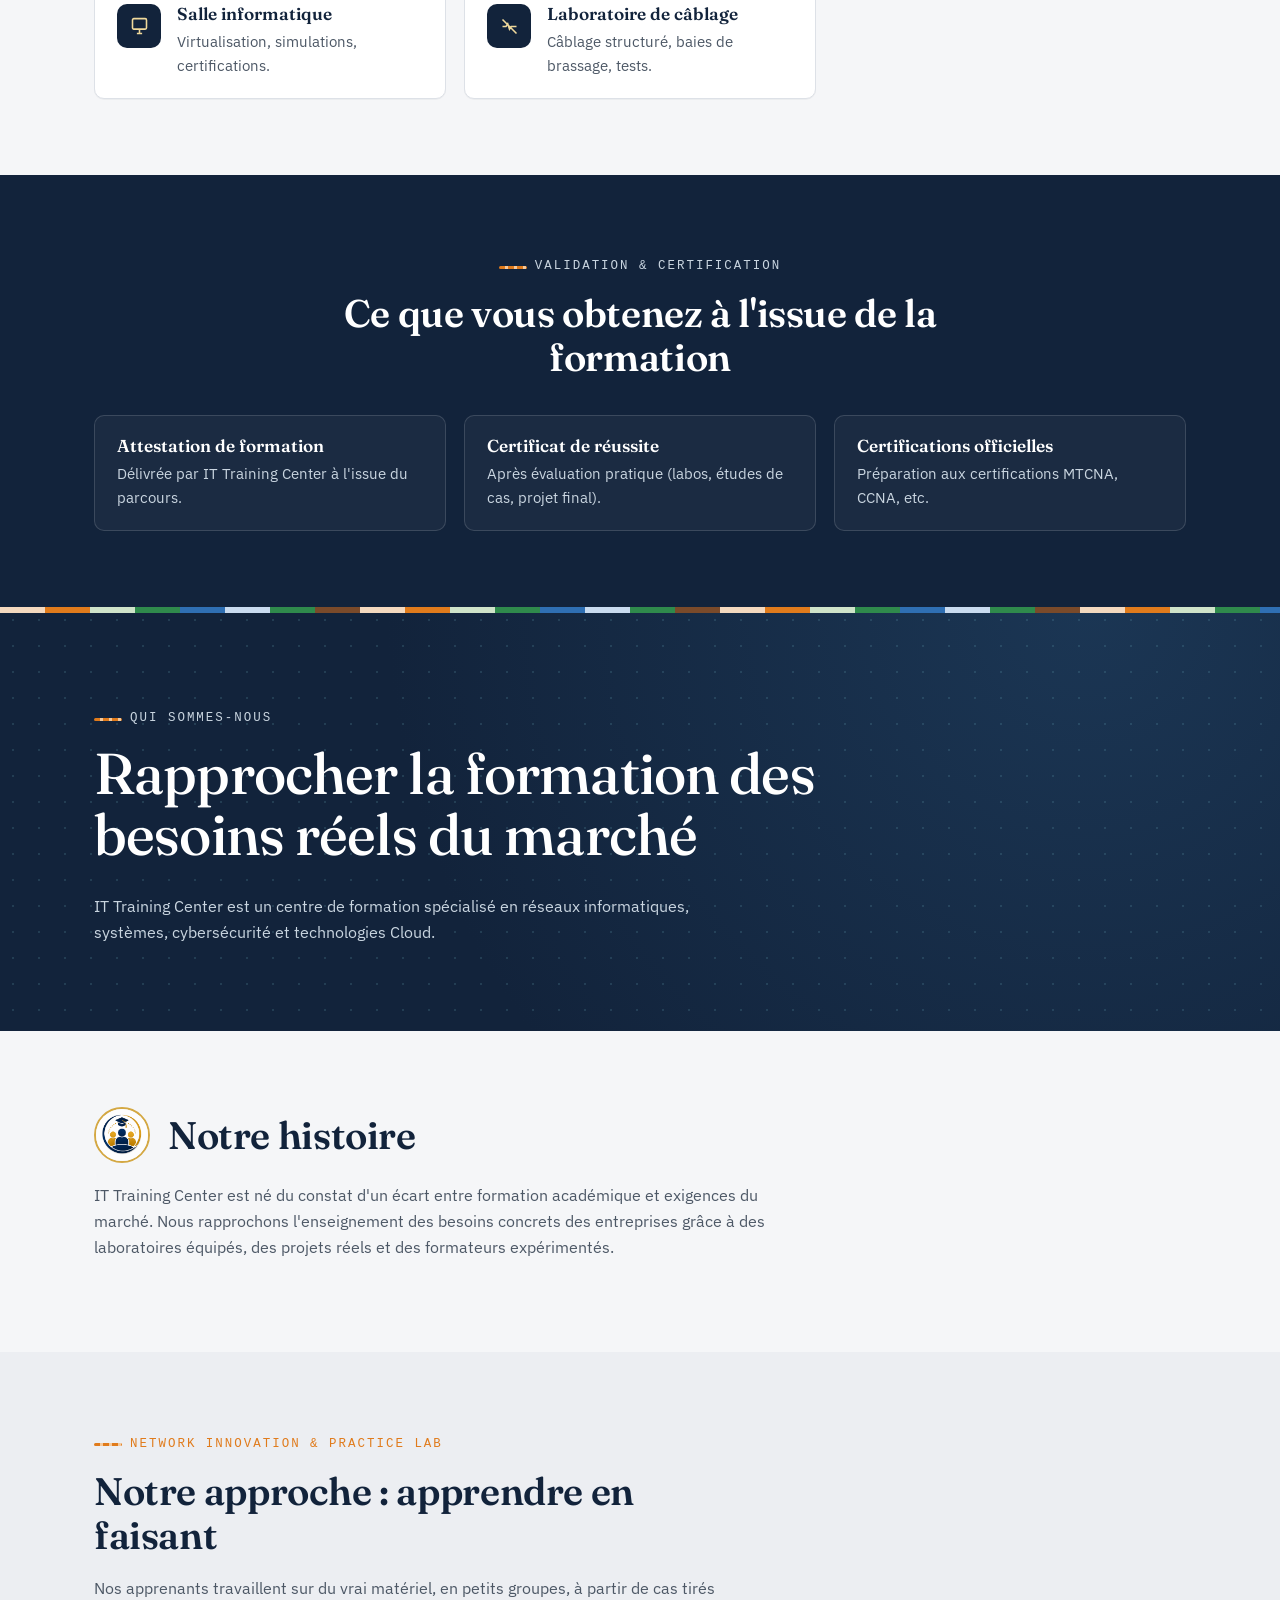
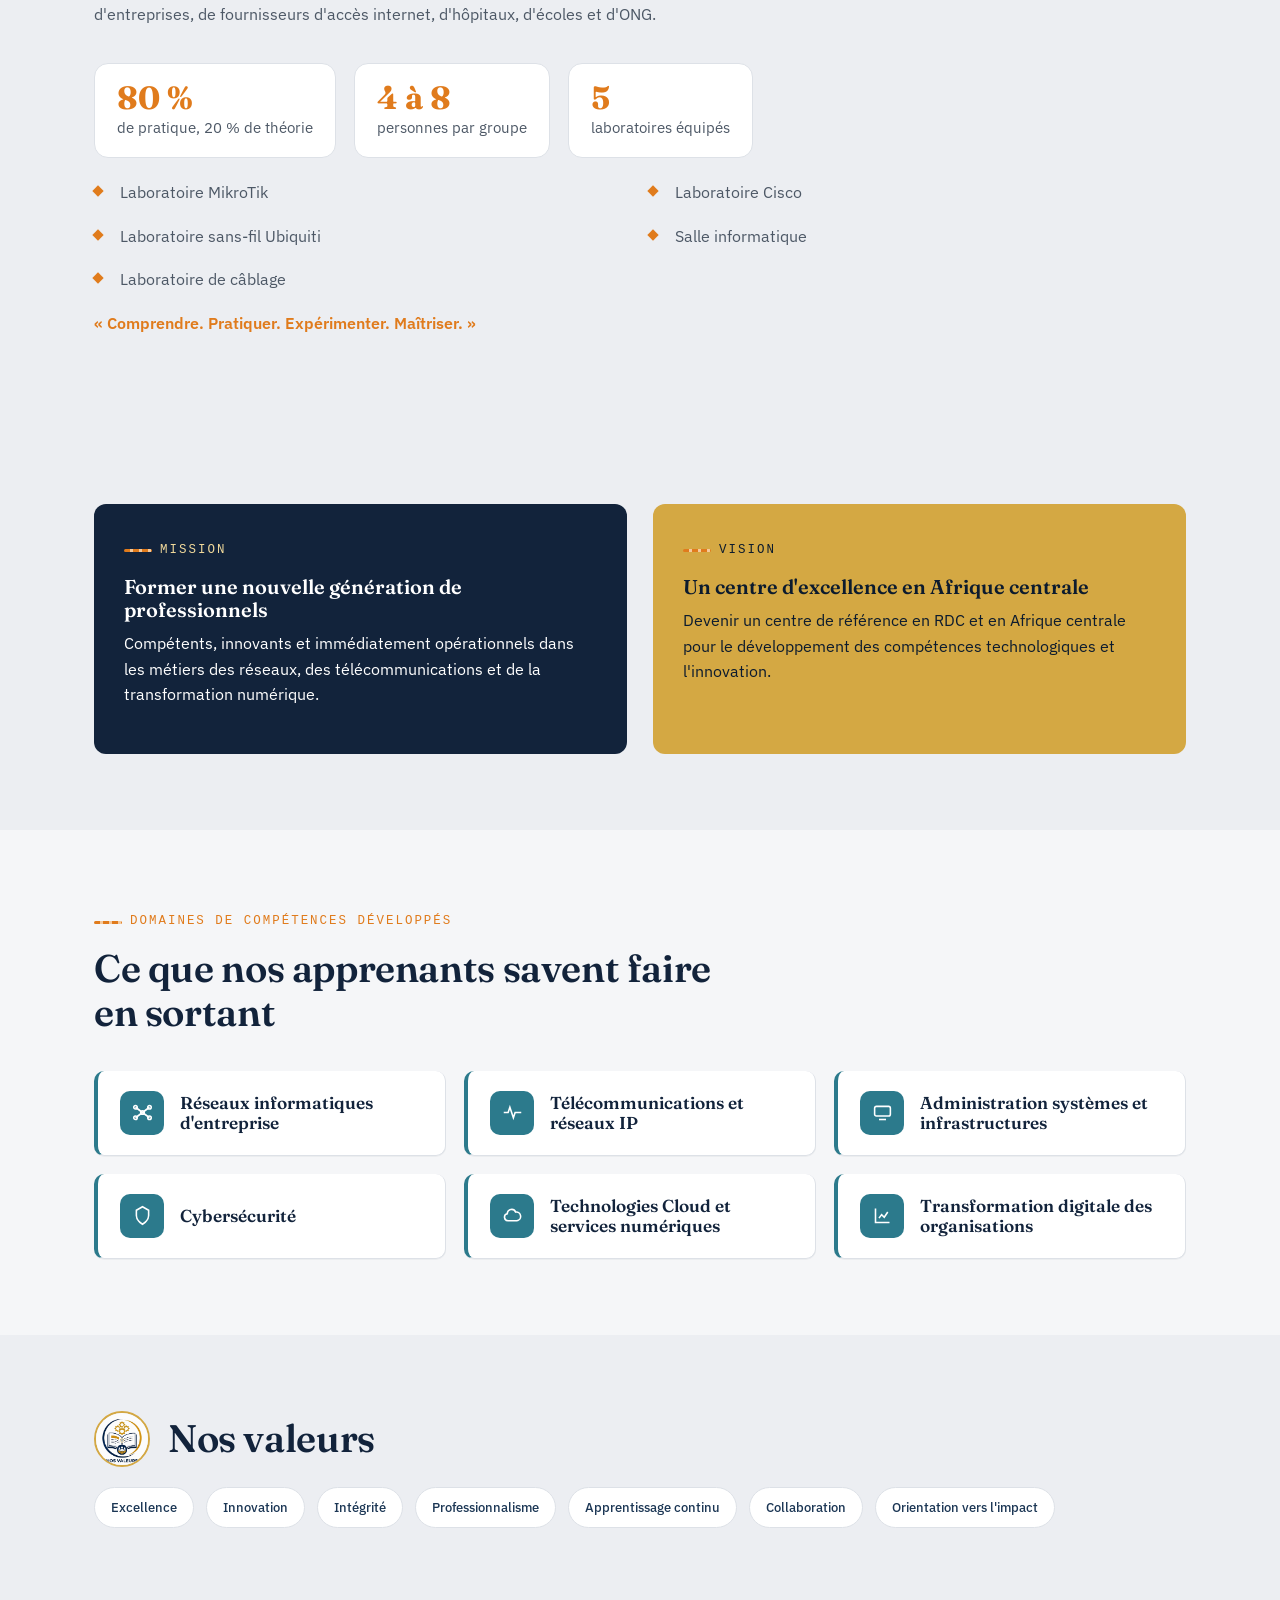
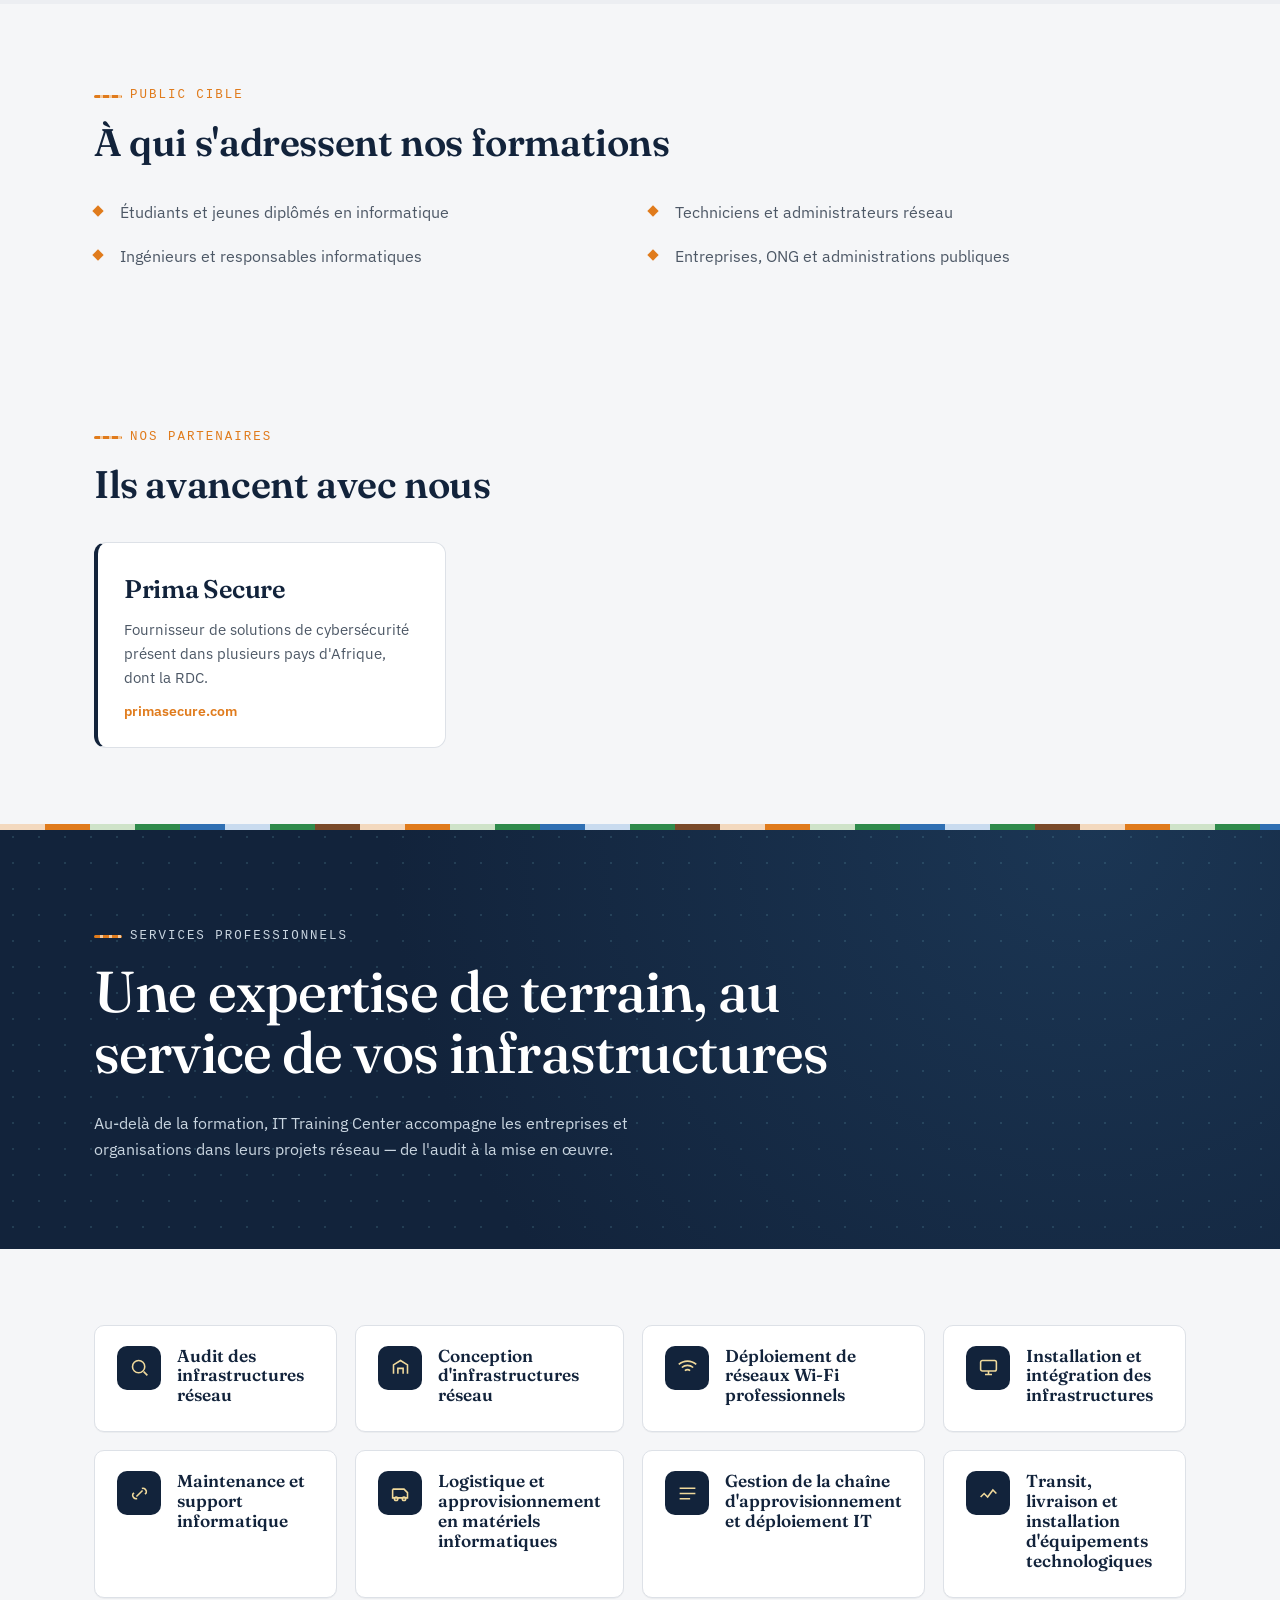
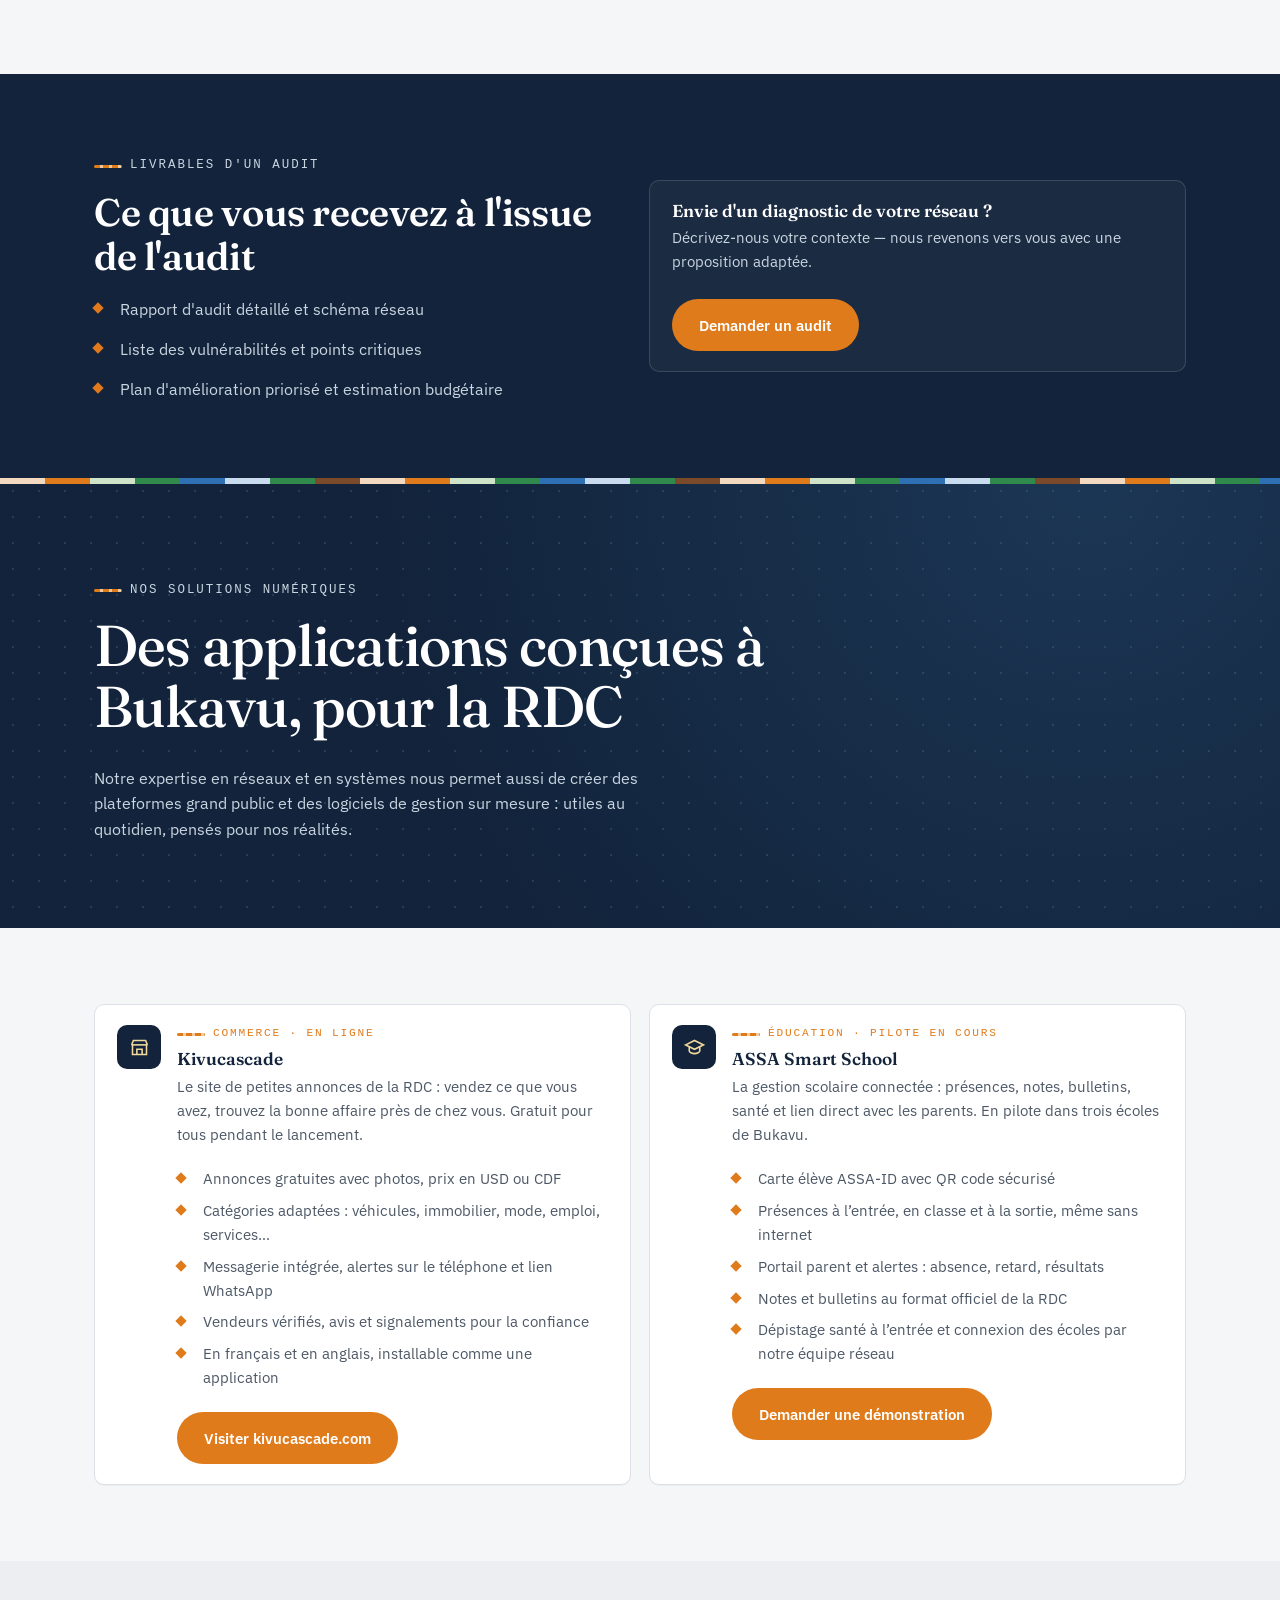
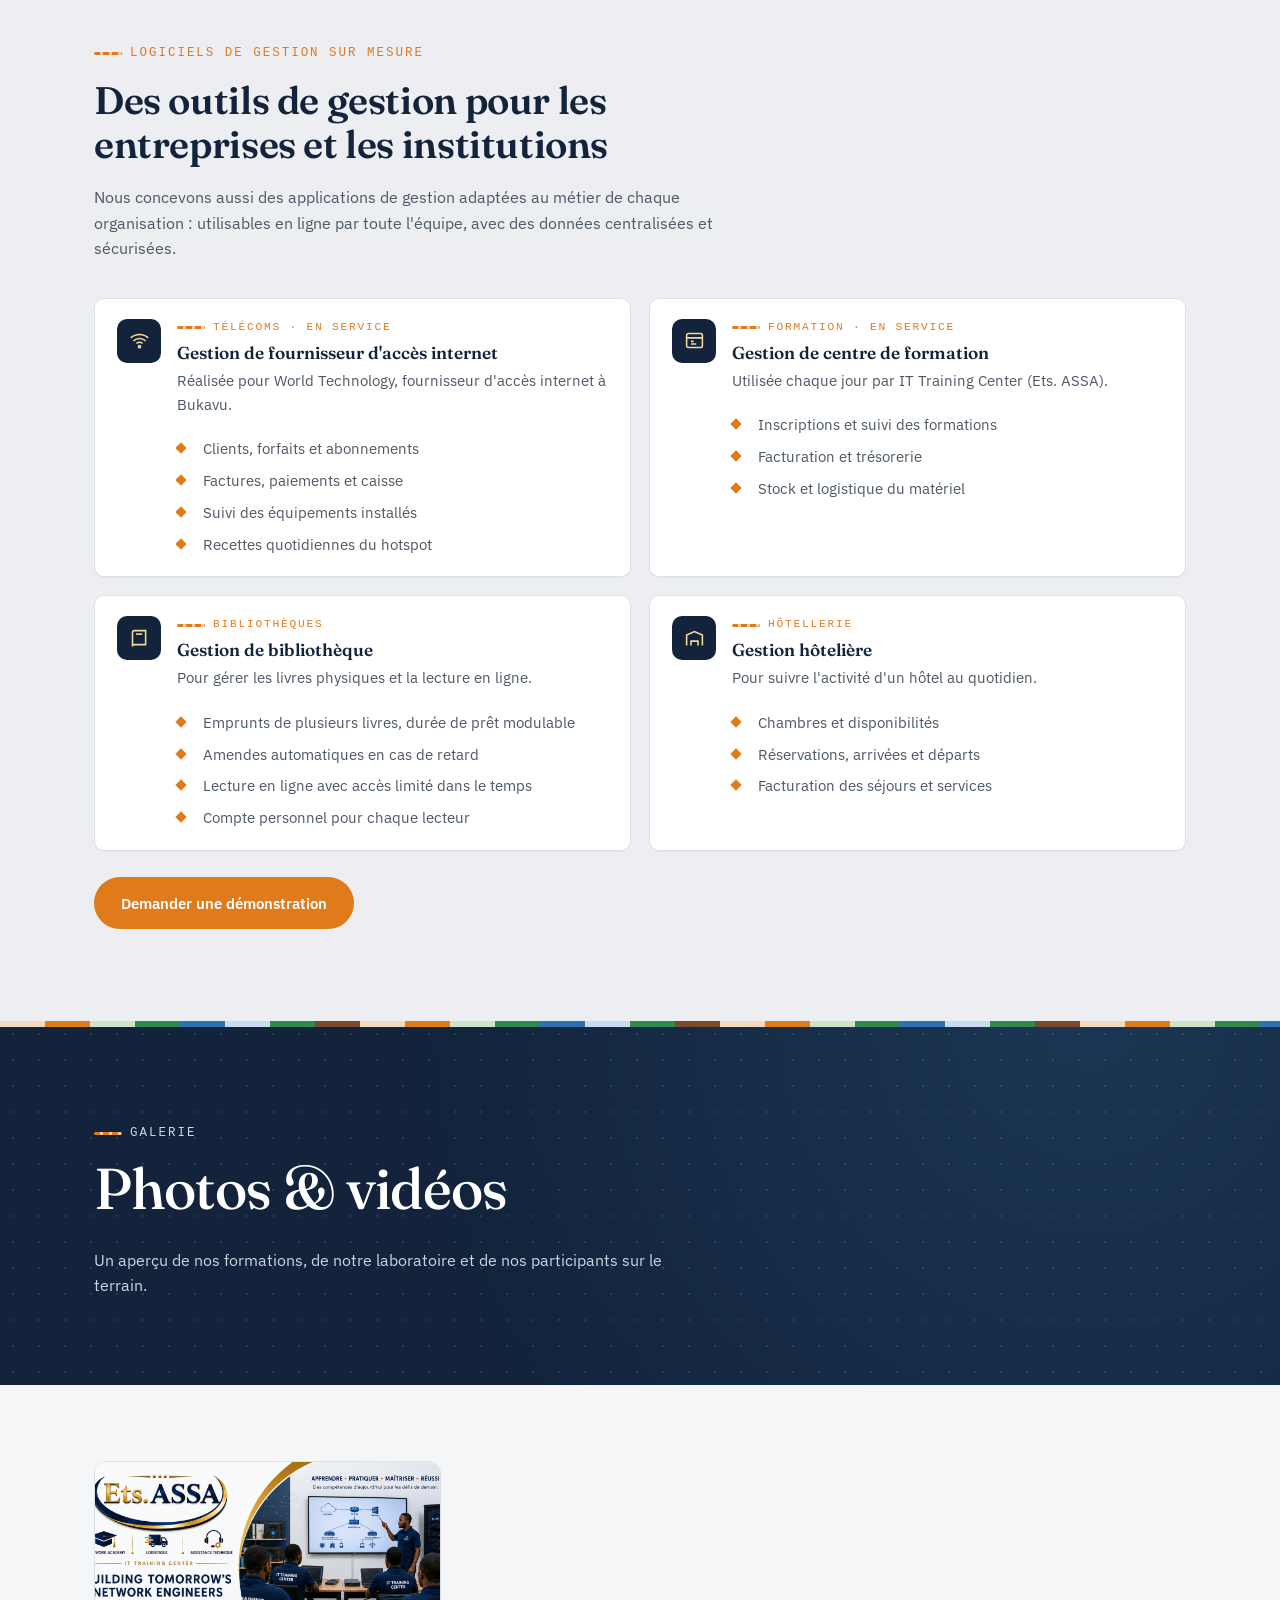
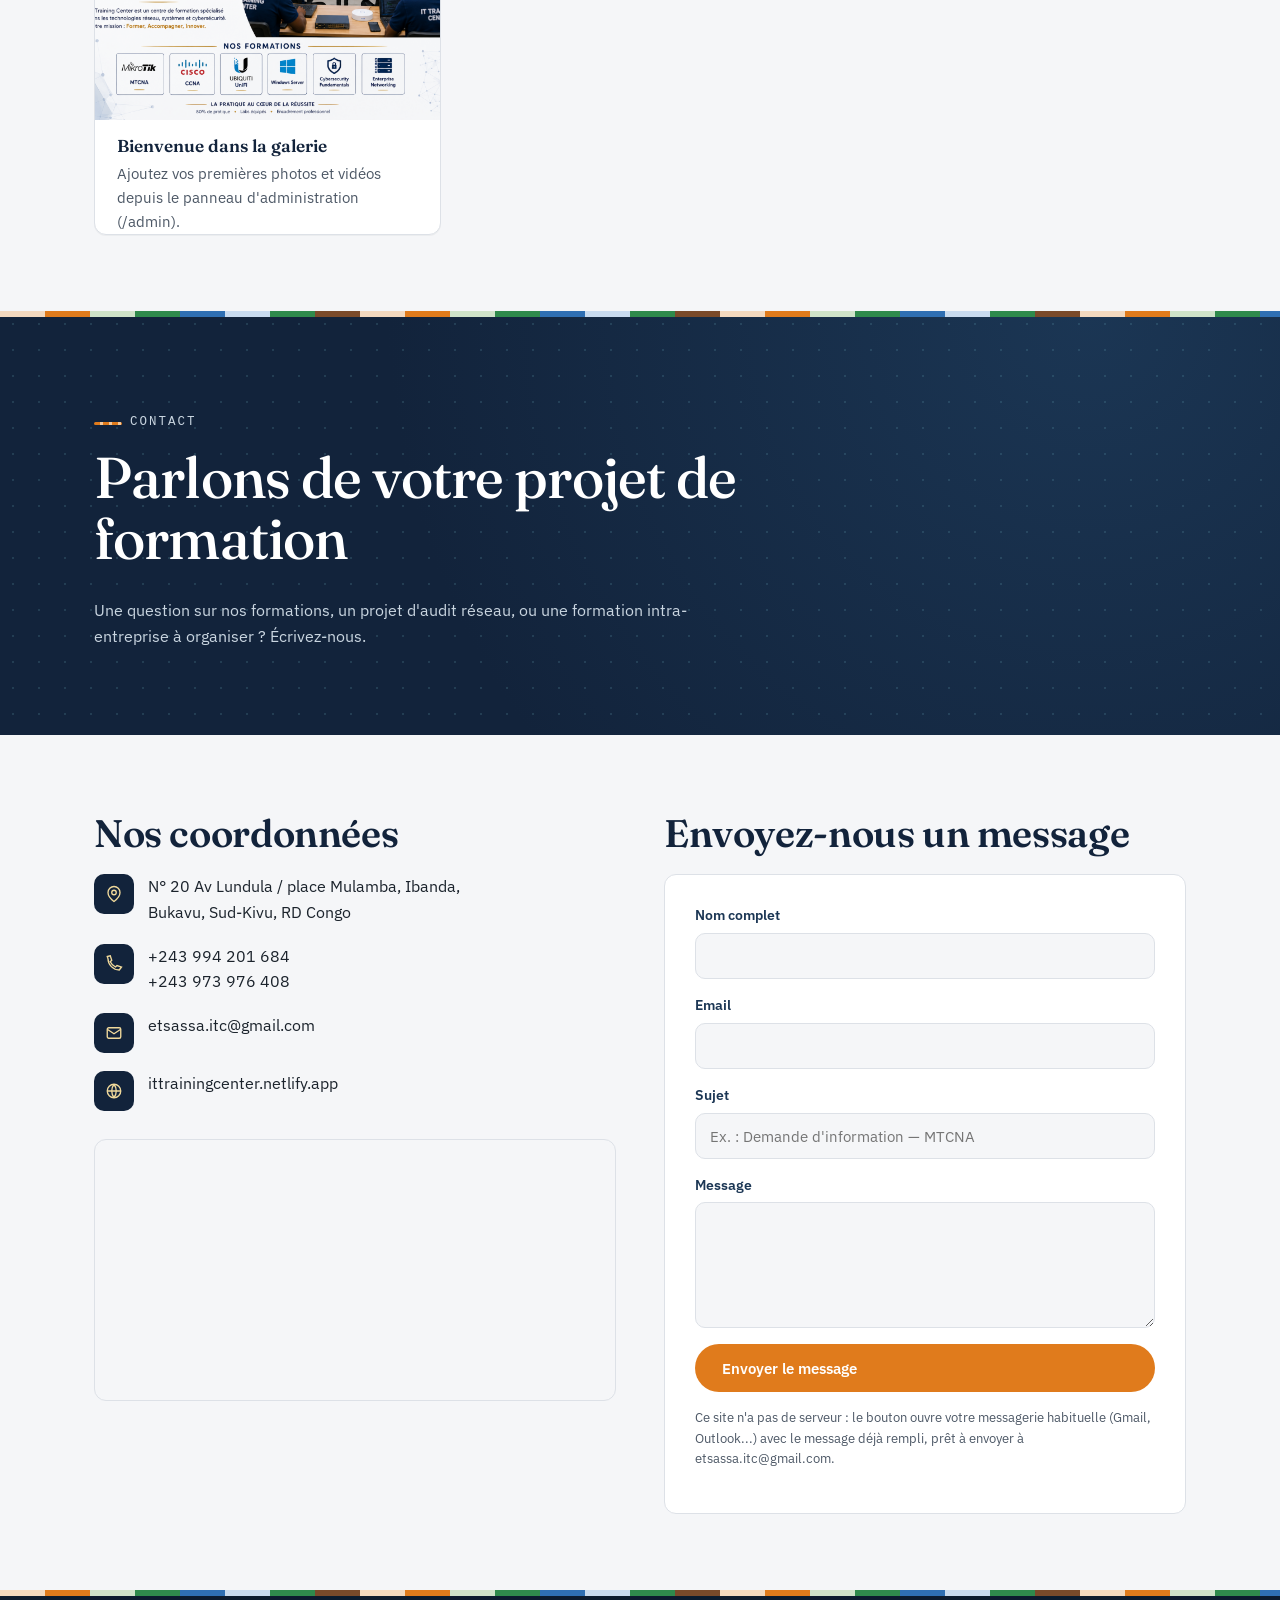
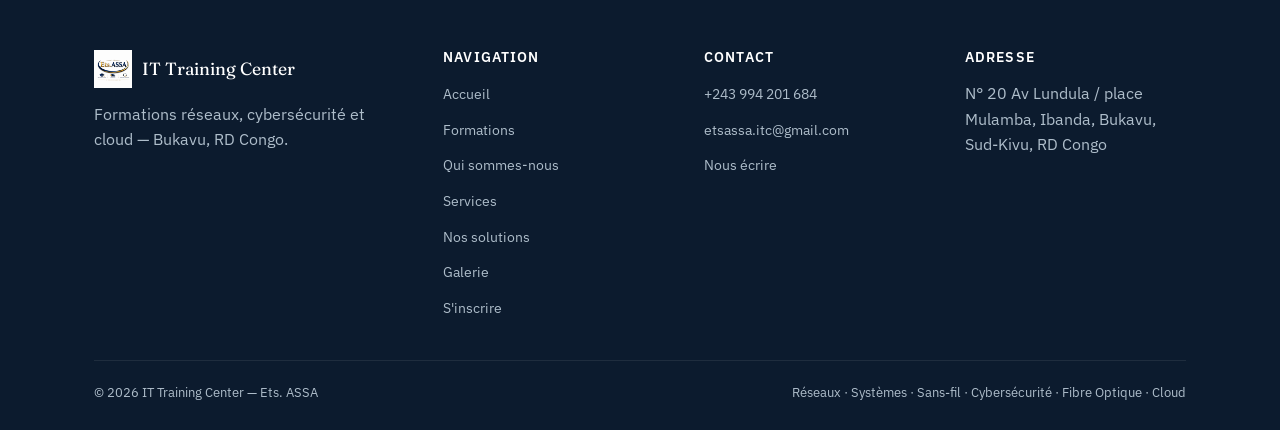
==== commit 49d6f755: "Add files via upload hosting" ====
--- a/index.html
+++ b/index.html
@@ -13,7 +13,7 @@
 
 <header class="site-header">
   <nav class="nav">
-    <a href="index.html" class="brand">
+    <a href="#accueil" class="brand">
       <img src="assets/logo.png" alt="Logo Ets. ASSA">
       <span class="brand-text">IT Training Center<small>Ets. ASSA — Bukavu</small></span>
     </a>
@@ -21,22 +21,26 @@
       <span></span><span></span><span></span>
     </button>
     <div class="nav-links">
-      <a href="index.html" aria-current="page">Accueil</a>
-      <a href="formations.html">Formations</a>
-      <a href="apropos.html">Qui sommes-nous</a>
-      <a href="services.html">Services</a>
-      <a href="solutions.html">Solutions</a>
-      <a href="galerie.html">Galerie</a>
-      <a href="contact.html">Contact</a>
+      <a href="#accueil" aria-current="page">Accueil</a>
+      <a href="#formations">Formations</a>
+      <a href="#apropos">Qui sommes-nous</a>
+      <a href="#services">Services</a>
+      <a href="#solutions">Solutions</a>
+      <a href="#galerie">Galerie</a>
+      <a href="#contact">Contact</a>
       <a href="inscription.html" class="btn btn-outline">S'inscrire</a>
     </div>
   </nav>
 </header>
 
 <main>
+  <!-- ============================================================
+       PARTIE « ACCUEIL »
+       ============================================================ -->
+
 
   <!-- HERO -->
-  <section class="hero">
+  <section class="hero" id="accueil">
     <svg class="topology" viewBox="0 0 1200 800" preserveAspectRatio="xMidYMid slice" xmlns="http://www.w3.org/2000/svg" aria-hidden="true">
       <g stroke="#d4a843" stroke-width="1.2" opacity="0.5">
         <line x1="120" y1="120" x2="360" y2="240"/>
@@ -69,8 +73,8 @@
         <h1>Bâtir les ingénieurs réseau de demain</h1>
         <p class="lede">Formations pratiques en réseaux, cybersécurité, sans-fil, fibre optique et cloud — dans un laboratoire professionnel, avec des formateurs de terrain. 20% théorie, 80% pratique.</p>
         <div class="hero-actions">
-          <a href="formations.html" class="btn btn-primary">Découvrir nos formations</a>
-          <a href="contact.html" class="btn btn-ghost">Nous contacter</a>
+          <a href="#formations" class="btn btn-primary">Découvrir nos formations</a>
+          <a href="#contact" class="btn btn-ghost">Nous contacter</a>
         </div>
       </div>
       <div class="hero-photo reveal">
@@ -106,7 +110,7 @@
         <p class="eyebrow">Pourquoi choisir IT Training Center ?</p>
         <h2>Notre différence : une formation tournée vers la pratique</h2>
         <p>Notre philosophie : 20 % de théorie, 80 % de pratique, pour former des professionnels opérationnels dès le premier jour.</p>
-        <a href="formations.html" class="btn btn-primary">Voir nos formations</a>
+        <a href="#formations" class="btn btn-primary">Voir nos formations</a>
       </div>
       <ul class="liste-coches reveal">
           <li><svg class="coche" viewBox="0 0 24 24" fill="none" stroke="currentColor" stroke-width="2.4" aria-hidden="true"><path d="M5 12.5l4.5 4.5L19 7.5"/></svg><div><h3>Un vrai laboratoire</h3><p>Le Network Innovation &amp; Practice Lab : 5 laboratoires équipés de matériel professionnel.</p></div></li>
@@ -202,29 +206,299 @@
     </div>
   </section>
 
-  <!-- NOS SOLUTIONS NUMÉRIQUES (détails sur solutions.html) -->
+
+  <!-- ============================================================
+       PARTIE « FORMATIONS »
+       ============================================================ -->
+
+
+  <section class="page-hero chapitre" id="formations">
+    <div class="container">
+      <p class="eyebrow">Catalogue de formation</p>
+      <h2 class="titre-chapitre">Des parcours certifiants, du débutant au niveau avancé</h2>
+      <p>Réseaux, systèmes, sans-fil, cybersécurité, fibre optique et cloud : six parcours pratiques, en petits groupes, qui préparent aux certifications internationales.</p>
+    </div>
+  </section>
+
+  
+
+  <!-- NOS FORMATIONS -->
   <section>
     <div class="container">
-      <div class="section-head reveal">
-        <p class="eyebrow">Nos solutions numériques</p>
-        <h2>Nous formons, et nous créons aussi</h2>
-        <p>Des applications conçues et développées par Ets. ASSA : pour le grand public, les écoles et les entreprises de la RDC.</p>
-      </div>
-      <div class="grid grid-2">
-        <div class="card reveal">
-          <div class="icon-circle"><svg viewBox="0 0 24 24" fill="none" stroke="currentColor" stroke-width="1.8"><path d="M3 9l2-5h14l2 5"/><path d="M4 9v11h16V9"/><path d="M3 9h18"/><path d="M9 20v-6h6v6"/></svg></div>
-          <h3>Kivucascade</h3>
-          <p>Le site de petites annonces de la RDC : vendre, acheter, trouver la bonne affaire près de chez soi.</p>
-          <p><a href="https://kivucascade.com" target="_blank" rel="noopener">kivucascade.com →</a></p>
-        </div>
-        <div class="card reveal">
-          <div class="icon-circle"><svg viewBox="0 0 24 24" fill="none" stroke="currentColor" stroke-width="1.8"><path d="M2 9l10-5 10 5-10 5-10-5z"/><path d="M6 11v5c0 1.5 3 3 6 3s6-1.5 6-3v-5"/></svg></div>
-          <h3>ASSA Smart School</h3>
-          <p>La gestion scolaire connectée : présences, notes, bulletins, santé et lien direct avec les parents.</p>
-          <p><a href="solutions.html#assa-smart-school">En savoir plus →</a></p>
-        </div>
-      </div>
-      <p class="reveal" style="margin-top:22px;">Et des <strong>logiciels de gestion sur mesure</strong> : fournisseurs d'accès internet, centres de formation, bibliothèques, hôtels… <a href="solutions.html">Voir toutes nos solutions →</a></p>
+      <div class="head-with-icon reveal">
+        <img src="assets/icon-training.png" alt="">
+        <div class="section-head" style="margin-bottom:0;">
+          <p class="eyebrow" style="margin-bottom:6px;">Nos formations</p>
+          <h2 style="margin:0;">Six parcours, une même exigence de pratique</h2>
+        </div>
+      </div>
+      <div class="grid grid-3">
+        <div class="program-card reveal">
+          <span class="code-badge">MTCNA</span>
+          <h3>MikroTik Certified Network Associate</h3>
+          <p>RouterOS, routage, sécurité, Wi-Fi.</p>
+        </div>
+        <div class="program-card reveal">
+          <span class="code-badge">CCNA</span>
+          <h3>Cisco Certified Network Associate</h3>
+          <p>Switching, routage, sécurité, sans-fil.</p>
+        </div>
+        <div class="program-card reveal">
+          <span class="code-badge">UNIFI</span>
+          <h3>Ubiquiti UniFi</h3>
+          <p>Déploiement et administration d'infrastructures UniFi.</p>
+        </div>
+        <div class="program-card reveal">
+          <span class="code-badge">ENE</span>
+          <h3>Enterprise Network Engineering</h3>
+          <p>Conception multi-constructeurs, haute disponibilité.</p>
+        </div>
+        <div class="program-card reveal">
+          <span class="code-badge">WINSRV</span>
+          <h3>Windows Server Administration</h3>
+          <p>Active Directory, DNS/DHCP, GPO, PowerShell.</p>
+        </div>
+        <div class="program-card reveal">
+          <span class="code-badge">SEC+</span>
+          <h3>Cybersecurity Fundamentals</h3>
+          <p>Menaces, sécurité réseau/systèmes, cryptographie, incidents.</p>
+        </div>
+      </div>
+    </div>
+  </section>
+
+  <!-- MODALITÉS -->
+  <section class="bg-alt">
+    <div class="container">
+      <div class="grid grid-2" style="align-items:start;">
+        <div class="reveal">
+          <p class="eyebrow">Modalités de formation</p>
+          <h2>Un format adapté à votre emploi du temps</h2>
+          <ul class="diamond-list">
+            <li>Présentiel, hybride ou à distance</li>
+            <li>Formations intra-entreprise personnalisables</li>
+            <li>Sessions en soirée, week-end ou intensives</li>
+            <li>Groupes restreints de 4 à 8 participants</li>
+          </ul>
+        </div>
+        <div class="reveal">
+          <p class="eyebrow">Notre philosophie pédagogique</p>
+          <h2>20% Théorie · 80% Pratique</h2>
+          <ul class="diamond-list">
+            <li>Un laboratoire professionnel : le Network Innovation &amp; Practice Lab</li>
+            <li>Des scénarios inspirés d'environnements réels (entreprises, ISP, hôpitaux, écoles, ONG)</li>
+            <li>Une évaluation orientée compétences : labos, études de cas, projet final</li>
+          </ul>
+        </div>
+      </div>
+    </div>
+  </section>
+
+  <!-- NOS LABORATOIRES -->
+  <section>
+    <div class="container">
+      <div class="section-head reveal">
+        <p class="eyebrow">Nos laboratoires</p>
+        <h2>Apprendre sur du matériel réel</h2>
+      </div>
+      <div class="grid grid-3">
+        <div class="card reveal">
+          <div class="icon-circle"><svg viewBox="0 0 24 24" fill="none" stroke="currentColor" stroke-width="1.8"><rect x="3" y="5" width="18" height="11" rx="2"/><path d="M8 20h8"/></svg></div>
+          <h3>MikroTik Networking Lab</h3>
+          <p>Infrastructures ISP et entreprise.</p>
+        </div>
+        <div class="card reveal">
+          <div class="icon-circle"><svg viewBox="0 0 24 24" fill="none" stroke="currentColor" stroke-width="1.8"><circle cx="12" cy="12" r="3"/><path d="M12 2v4M12 18v4M2 12h4M18 12h4"/></svg></div>
+          <h3>Cisco Networking Lab</h3>
+          <p>Conception et sécurisation réseau.</p>
+        </div>
+        <div class="card reveal">
+          <div class="icon-circle"><svg viewBox="0 0 24 24" fill="none" stroke="currentColor" stroke-width="1.8"><path d="M2 8.5a15 15 0 0 1 20 0M5.5 12a10 10 0 0 1 13 0M9 15.5a5 5 0 0 1 6 0"/></svg></div>
+          <h3>Ubiquiti Wireless Lab</h3>
+          <p>Déploiements Wi-fi professionnels.</p>
+        </div>
+        <div class="card reveal">
+          <div class="icon-circle"><svg viewBox="0 0 24 24" fill="none" stroke="currentColor" stroke-width="1.8"><rect x="4" y="3" width="16" height="12" rx="1.5"/><path d="M9 20h6M12 15v5"/></svg></div>
+          <h3>Salle informatique</h3>
+          <p>Virtualisation, simulations, certifications.</p>
+        </div>
+        <div class="card reveal">
+          <div class="icon-circle"><svg viewBox="0 0 24 24" fill="none" stroke="currentColor" stroke-width="1.8"><path d="M4 4l16 16M4 12h4l2-3 2 6 2-3h6"/></svg></div>
+          <h3>Laboratoire de câblage</h3>
+          <p>Câblage structuré, baies de brassage, tests.</p>
+        </div>
+      </div>
+    </div>
+  </section>
+
+  <!-- VALIDATION -->
+  <section class="bg-navy">
+    <div class="container">
+      <div class="section-head center reveal">
+        <p class="eyebrow" style="justify-content:center;">Validation &amp; certification</p>
+        <h2>Ce que vous obtenez à l'issue de la formation</h2>
+      </div>
+      <div class="grid grid-3">
+        <div class="card reveal" style="background:rgba(255,255,255,0.04); border-color:rgba(255,255,255,0.14);">
+          <h3 style="color:#fff;">Attestation de formation</h3>
+          <p>Délivrée par IT Training Center à l'issue du parcours.</p>
+        </div>
+        <div class="card reveal" style="background:rgba(255,255,255,0.04); border-color:rgba(255,255,255,0.14);">
+          <h3 style="color:#fff;">Certificat de réussite</h3>
+          <p>Après évaluation pratique (labos, études de cas, projet final).</p>
+        </div>
+        <div class="card reveal" style="background:rgba(255,255,255,0.04); border-color:rgba(255,255,255,0.14);">
+          <h3 style="color:#fff;">Certifications officielles</h3>
+          <p>Préparation aux certifications MTCNA, CCNA, etc.</p>
+        </div>
+      </div>
+    </div>
+  </section>
+
+
+
+
+  <!-- ============================================================
+       PARTIE « QUI SOMMES-NOUS »
+       ============================================================ -->
+
+
+  <section class="page-hero chapitre" id="apropos">
+    <div class="container">
+      <p class="eyebrow">Qui sommes-nous</p>
+      <h2 class="titre-chapitre">Rapprocher la formation des besoins réels du marché</h2>
+      <p>IT Training Center est un centre de formation spécialisé en réseaux informatiques, systèmes, cybersécurité et technologies Cloud.</p>
+    </div>
+  </section>
+
+  <section>
+    <div class="container">
+      <div class="head-with-icon reveal">
+        <img src="assets/icon-about.png" alt="">
+        <h2 style="margin:0;">Notre histoire</h2>
+      </div>
+      <p style="max-width:70ch;">IT Training Center est né du constat d'un écart entre formation académique et exigences du marché. Nous rapprochons l'enseignement des besoins concrets des entreprises grâce à des laboratoires équipés, des projets réels et des formateurs expérimentés.</p>
+    </div>
+  </section>
+
+  <!-- NOTRE APPROCHE : le laboratoire et la pédagogie -->
+  <section class="bg-alt">
+    <div class="container">
+      <div class="section-head reveal">
+        <p class="eyebrow">Network Innovation &amp; Practice Lab</p>
+        <h2>Notre approche : apprendre en faisant</h2>
+        <p>Nos apprenants travaillent sur du vrai matériel, en petits groupes, à partir de cas tirés d'entreprises, de fournisseurs d'accès internet, d'hôpitaux, d'écoles et d'ONG.</p>
+      </div>
+      <div class="approche-chiffres reveal">
+        <div><strong>80 %</strong><span>de pratique, 20 % de théorie</span></div>
+        <div><strong>4 à 8</strong><span>personnes par groupe</span></div>
+        <div><strong>5</strong><span>laboratoires équipés</span></div>
+      </div>
+      <ul class="diamond-list grid grid-2 reveal" style="margin-top:22px;">
+        <li>Laboratoire MikroTik</li>
+        <li>Laboratoire Cisco</li>
+        <li>Laboratoire sans-fil Ubiquiti</li>
+        <li>Salle informatique</li>
+        <li>Laboratoire de câblage</li>
+      </ul>
+      <p class="reveal" style="margin-top:18px;font-weight:600;color:var(--orange);">« Comprendre. Pratiquer. Expérimenter. Maîtriser. »</p>
+    </div>
+  </section>
+
+  <!-- NOTRE PARCOURS : les étapes viennent de data/parcours.json (modifiables dans /admin).
+       La section reste cachée tant qu'aucune étape n'est ajoutée. -->
+  <section id="parcours" hidden>
+    <div class="container">
+      <div class="section-head reveal">
+        <p class="eyebrow">Notre parcours</p>
+        <h2>Les grandes étapes</h2>
+      </div>
+      <ol id="parcours-liste" class="parcours-liste"></ol>
+    </div>
+  </section>
+
+  <section class="bg-alt">
+    <div class="container">
+      <div class="split-cards">
+        <div class="split-card mission reveal">
+          <p class="eyebrow" style="color:var(--gold-light);">Mission</p>
+          <h3>Former une nouvelle génération de professionnels</h3>
+          <p>Compétents, innovants et immédiatement opérationnels dans les métiers des réseaux, des télécommunications et de la transformation numérique.</p>
+        </div>
+        <div class="split-card vision reveal">
+          <p class="eyebrow" style="color:var(--navy-950);">Vision</p>
+          <h3>Un centre d'excellence en Afrique centrale</h3>
+          <p>Devenir un centre de référence en RDC et en Afrique centrale pour le développement des compétences technologiques et l'innovation.</p>
+        </div>
+      </div>
+    </div>
+  </section>
+
+  <section>
+    <div class="container">
+      <div class="section-head reveal">
+        <p class="eyebrow">Domaines de compétences développés</p>
+        <h2>Ce que nos apprenants savent faire en sortant</h2>
+      </div>
+      <div class="grid grid-3">
+        <div class="card on-teal reveal">
+          <div class="icon-circle"><svg viewBox="0 0 24 24" fill="none" stroke="currentColor" stroke-width="1.8"><circle cx="12" cy="12" r="2"/><circle cx="4" cy="6" r="2"/><circle cx="20" cy="6" r="2"/><circle cx="4" cy="18" r="2"/><circle cx="20" cy="18" r="2"/><path d="M12 12L4 6M12 12l8-6M12 12l-8 6M12 12l8 6"/></svg></div>
+          <h3>Réseaux informatiques d'entreprise</h3>
+        </div>
+        <div class="card on-teal reveal">
+          <div class="icon-circle"><svg viewBox="0 0 24 24" fill="none" stroke="currentColor" stroke-width="1.8"><path d="M2 12h5l2-6 4 12 2-6h7"/></svg></div>
+          <h3>Télécommunications et réseaux IP</h3>
+        </div>
+        <div class="card on-teal reveal">
+          <div class="icon-circle"><svg viewBox="0 0 24 24" fill="none" stroke="currentColor" stroke-width="1.8"><rect x="3" y="5" width="18" height="11" rx="2"/><path d="M8 20h8"/></svg></div>
+          <h3>Administration systèmes et infrastructures</h3>
+        </div>
+        <div class="card on-teal reveal">
+          <div class="icon-circle"><svg viewBox="0 0 24 24" fill="none" stroke="currentColor" stroke-width="1.8"><path d="M12 2l7 4v6c0 4.5-3 7.5-7 10-4-2.5-7-5.5-7-10V6l7-4z"/></svg></div>
+          <h3>Cybersécurité</h3>
+        </div>
+        <div class="card on-teal reveal">
+          <div class="icon-circle"><svg viewBox="0 0 24 24" fill="none" stroke="currentColor" stroke-width="1.8"><path d="M7 18a4 4 0 0 1-1-7.9 5 5 0 0 1 9.6-2A4.5 4.5 0 0 1 17 18H7z"/></svg></div>
+          <h3>Technologies Cloud et services numériques</h3>
+        </div>
+        <div class="card on-teal reveal">
+          <div class="icon-circle"><svg viewBox="0 0 24 24" fill="none" stroke="currentColor" stroke-width="1.8"><path d="M4 4v16h16M8 15l3-4 3 3 4-6"/></svg></div>
+          <h3>Transformation digitale des organisations</h3>
+        </div>
+      </div>
+    </div>
+  </section>
+
+  <section class="bg-alt">
+    <div class="container">
+      <div class="head-with-icon reveal">
+        <img src="assets/icon-values.png" alt="">
+        <h2 style="margin:0;">Nos valeurs</h2>
+      </div>
+      <div class="values-row reveal">
+        <span class="value-chip">Excellence</span>
+        <span class="value-chip">Innovation</span>
+        <span class="value-chip">Intégrité</span>
+        <span class="value-chip">Professionnalisme</span>
+        <span class="value-chip">Apprentissage continu</span>
+        <span class="value-chip">Collaboration</span>
+        <span class="value-chip">Orientation vers l'impact</span>
+      </div>
+    </div>
+  </section>
+
+  <section>
+    <div class="container">
+      <div class="section-head reveal">
+        <p class="eyebrow">Public cible</p>
+        <h2>À qui s'adressent nos formations</h2>
+      </div>
+      <ul class="diamond-list grid grid-2 reveal">
+        <li>Étudiants et jeunes diplômés en informatique</li>
+        <li>Techniciens et administrateurs réseau</li>
+        <li>Ingénieurs et responsables informatiques</li>
+        <li>Entreprises, ONG et administrations publiques</li>
+      </ul>
     </div>
   </section>
 
@@ -245,18 +519,301 @@
     </div>
   </section>
 
+
+
+
+  <!-- ============================================================
+       PARTIE « SERVICES »
+       ============================================================ -->
+
+
+  <section class="page-hero chapitre" id="services">
+    <div class="container">
+      <p class="eyebrow">Services professionnels</p>
+      <h2 class="titre-chapitre">Une expertise de terrain, au service de vos infrastructures</h2>
+      <p>Au-delà de la formation, IT Training Center accompagne les entreprises et organisations dans leurs projets réseau — de l'audit à la mise en œuvre.</p>
+    </div>
+  </section>
+
+  <section>
+    <div class="container">
+      <div class="grid grid-4">
+        <div class="card reveal">
+          <div class="icon-circle"><svg viewBox="0 0 24 24" fill="none" stroke="currentColor" stroke-width="1.8"><circle cx="11" cy="11" r="7"/><path d="M21 21l-4.3-4.3"/></svg></div>
+          <h3>Audit des infrastructures réseau</h3>
+        </div>
+        <div class="card reveal">
+          <div class="icon-circle"><svg viewBox="0 0 24 24" fill="none" stroke="currentColor" stroke-width="1.8"><path d="M4 19V9l8-5 8 5v10"/><path d="M9 19v-6h6v6"/></svg></div>
+          <h3>Conception d'infrastructures réseau</h3>
+        </div>
+        <div class="card reveal">
+          <div class="icon-circle"><svg viewBox="0 0 24 24" fill="none" stroke="currentColor" stroke-width="1.8"><path d="M2 8.5a15 15 0 0 1 20 0M5.5 12a10 10 0 0 1 13 0M9 15.5a5 5 0 0 1 6 0"/></svg></div>
+          <h3>Déploiement de réseaux Wi-Fi professionnels</h3>
+        </div>
+        <div class="card reveal">
+          <div class="icon-circle"><svg viewBox="0 0 24 24" fill="none" stroke="currentColor" stroke-width="1.8"><rect x="3" y="4" width="18" height="12" rx="2"/><path d="M8 20h8M12 16v4"/></svg></div>
+          <h3>Installation et intégration des infrastructures</h3>
+        </div>
+        <div class="card reveal">
+          <div class="icon-circle"><svg viewBox="0 0 24 24" fill="none" stroke="currentColor" stroke-width="1.8"><path d="M14.7 6.3a4 4 0 0 1 5 5l-1.4 1.4M9.3 17.7a4 4 0 0 1-5-5l1.4-1.4M8.5 15.5l7-7"/></svg></div>
+          <h3>Maintenance et support informatique</h3>
+        </div>
+        <div class="card reveal">
+          <div class="icon-circle"><svg viewBox="0 0 24 24" fill="none" stroke="currentColor" stroke-width="1.8"><path d="M3 7h13l4 4v6h-4M3 7v10h13M7 20a2 2 0 1 0 0-4 2 2 0 0 0 0 4zM16 20a2 2 0 1 0 0-4 2 2 0 0 0 0 4z"/></svg></div>
+          <h3>Logistique et approvisionnement en matériels informatiques</h3>
+        </div>
+        <div class="card reveal">
+          <div class="icon-circle"><svg viewBox="0 0 24 24" fill="none" stroke="currentColor" stroke-width="1.8"><path d="M3 12h18M3 6h18M3 18h12"/></svg></div>
+          <h3>Gestion de la chaîne d'approvisionnement et déploiement IT</h3>
+        </div>
+        <div class="card reveal">
+          <div class="icon-circle"><svg viewBox="0 0 24 24" fill="none" stroke="currentColor" stroke-width="1.8"><path d="M3 16l4-4 4 4 6-8 4 4"/></svg></div>
+          <h3>Transit, livraison et installation d'équipements technologiques</h3>
+        </div>
+      </div>
+    </div>
+  </section>
+
+  <!-- LIVRABLES AUDIT -->
+  <section class="bg-navy">
+    <div class="container">
+      <div class="grid grid-2" style="align-items:center;">
+        <div class="reveal">
+          <p class="eyebrow">Livrables d'un audit</p>
+          <h2>Ce que vous recevez à l'issue de l'audit</h2>
+          <ul class="diamond-list">
+            <li>Rapport d'audit détaillé et schéma réseau</li>
+            <li>Liste des vulnérabilités et points critiques</li>
+            <li>Plan d'amélioration priorisé et estimation budgétaire</li>
+          </ul>
+        </div>
+        <div class="card reveal" style="background:rgba(255,255,255,0.04); border-color:rgba(255,255,255,0.14);">
+          <h3 style="color:#fff;">Envie d'un diagnostic de votre réseau ?</h3>
+          <p>Décrivez-nous votre contexte — nous revenons vers vous avec une proposition adaptée.</p>
+          <a href="#contact" class="btn btn-primary" style="margin-top:10px;">Demander un audit</a>
+        </div>
+      </div>
+    </div>
+  </section>
+
+
+  <!-- ============================================================
+       PARTIE « SOLUTIONS »
+       ============================================================ -->
+
+
+  <!-- ============================================================
+       NOS SOLUTIONS : les deux applications conçues par Ets. ASSA
+       (pour ajouter un produit : copier un bloc « card » ci-dessous)
+       ============================================================ -->
+  <section class="page-hero chapitre" id="solutions">
+    <div class="container">
+      <p class="eyebrow">Nos solutions numériques</p>
+      <h2 class="titre-chapitre">Des applications conçues à Bukavu, pour la RDC</h2>
+      <p>Notre expertise en réseaux et en systèmes nous permet aussi de créer des plateformes grand public et des logiciels de gestion sur mesure : utiles au quotidien, pensés pour nos réalités.</p>
+    </div>
+  </section>
+
+  <section>
+    <div class="container">
+      <div class="grid grid-2">
+
+        <!-- Produit 1 : Kivucascade -->
+        <div class="card reveal" id="kivucascade">
+          <div class="icon-circle"><svg viewBox="0 0 24 24" fill="none" stroke="currentColor" stroke-width="1.8"><path d="M3 9l2-5h14l2 5"/><path d="M4 9v11h16V9"/><path d="M3 9h18"/><path d="M9 20v-6h6v6"/></svg></div>
+          <p class="eyebrow">Commerce · En ligne</p>
+          <h3>Kivucascade</h3>
+          <p>Le site de petites annonces de la RDC : vendez ce que vous avez, trouvez la bonne affaire près de chez vous. Gratuit pour tous pendant le lancement.</p>
+          <ul class="diamond-list">
+            <li>Annonces gratuites avec photos, prix en USD ou CDF</li>
+            <li>Catégories adaptées : véhicules, immobilier, mode, emploi, services…</li>
+            <li>Messagerie intégrée, alertes sur le téléphone et lien WhatsApp</li>
+            <li>Vendeurs vérifiés, avis et signalements pour la confiance</li>
+            <li>En français et en anglais, installable comme une application</li>
+          </ul>
+          <p style="margin-top:22px;"><a href="https://kivucascade.com" target="_blank" rel="noopener" class="btn btn-primary">Visiter kivucascade.com</a></p>
+        </div>
+
+        <!-- Produit 2 : ASSA Smart School -->
+        <div class="card reveal" id="assa-smart-school">
+          <div class="icon-circle"><svg viewBox="0 0 24 24" fill="none" stroke="currentColor" stroke-width="1.8"><path d="M2 9l10-5 10 5-10 5-10-5z"/><path d="M6 11v5c0 1.5 3 3 6 3s6-1.5 6-3v-5"/></svg></div>
+          <p class="eyebrow">Éducation · Pilote en cours</p>
+          <h3>ASSA Smart School</h3>
+          <p>La gestion scolaire connectée : présences, notes, bulletins, santé et lien direct avec les parents. En pilote dans trois écoles de Bukavu.</p>
+          <ul class="diamond-list">
+            <li>Carte élève ASSA-ID avec QR code sécurisé</li>
+            <li>Présences à l’entrée, en classe et à la sortie, même sans internet</li>
+            <li>Portail parent et alertes : absence, retard, résultats</li>
+            <li>Notes et bulletins au format officiel de la RDC</li>
+            <li>Dépistage santé à l’entrée et connexion des écoles par notre équipe réseau</li>
+          </ul>
+          <p style="margin-top:22px;"><a href="#contact" class="btn btn-primary">Demander une démonstration</a></p>
+        </div>
+
+      </div>
+    </div>
+  </section>
+
   <!-- CTA -->
-  <section class="section-tight">
-    <div class="container">
-      <div class="cta-banner reveal">
-        <div>
-          <h2>Prêt à passer à la pratique ?</h2>
-          <p>Parlons de vos objectifs et du parcours de formation adapté à votre profil.</p>
-        </div>
-        <a href="contact.html" class="btn btn-primary">Nous contacter</a>
-      </div>
-    </div>
-  </section>
+  <!-- LOGICIELS DE GESTION SUR MESURE
+       (pour ajouter un logiciel : copier un bloc « card » ci-dessous et changer le texte) -->
+  <section class="bg-alt">
+    <div class="container">
+      <div class="section-head reveal">
+        <p class="eyebrow">Logiciels de gestion sur mesure</p>
+        <h2>Des outils de gestion pour les entreprises et les institutions</h2>
+        <p>Nous concevons aussi des applications de gestion adaptées au métier de chaque organisation : utilisables en ligne par toute l'équipe, avec des données centralisées et sécurisées.</p>
+      </div>
+      <div class="grid grid-2">
+        <div class="card reveal">
+          <div class="icon-circle"><svg viewBox="0 0 24 24" fill="none" stroke="currentColor" stroke-width="1.8"><path d="M5 12.5a10 10 0 0 1 14 0"/><path d="M8.5 15.5a5 5 0 0 1 7 0"/><circle cx="12" cy="19" r="1.2"/><path d="M2 9a15 15 0 0 1 20 0"/></svg></div>
+          <p class="eyebrow">Télécoms · En service</p>
+          <h3>Gestion de fournisseur d'accès internet</h3>
+          <p>Réalisée pour World Technology, fournisseur d'accès internet à Bukavu.</p>
+          <ul class="diamond-list">
+            <li>Clients, forfaits et abonnements</li>
+            <li>Factures, paiements et caisse</li>
+            <li>Suivi des équipements installés</li>
+            <li>Recettes quotidiennes du hotspot</li>
+          </ul>
+        </div>
+        <div class="card reveal">
+          <div class="icon-circle"><svg viewBox="0 0 24 24" fill="none" stroke="currentColor" stroke-width="1.8"><rect x="3" y="4" width="18" height="16" rx="2"/><path d="M3 9h18M8 13h3M8 16h6"/></svg></div>
+          <p class="eyebrow">Formation · En service</p>
+          <h3>Gestion de centre de formation</h3>
+          <p>Utilisée chaque jour par IT Training Center (Ets. ASSA).</p>
+          <ul class="diamond-list">
+            <li>Inscriptions et suivi des formations</li>
+            <li>Facturation et trésorerie</li>
+            <li>Stock et logistique du matériel</li>
+          </ul>
+        </div>
+        <div class="card reveal">
+          <div class="icon-circle"><svg viewBox="0 0 24 24" fill="none" stroke="currentColor" stroke-width="1.8"><path d="M4 19V5a2 2 0 0 1 2-2h13v16H6a2 2 0 0 0-2 2z"/><path d="M8 7h7"/></svg></div>
+          <p class="eyebrow">Bibliothèques</p>
+          <h3>Gestion de bibliothèque</h3>
+          <p>Pour gérer les livres physiques et la lecture en ligne.</p>
+          <ul class="diamond-list">
+            <li>Emprunts de plusieurs livres, durée de prêt modulable</li>
+            <li>Amendes automatiques en cas de retard</li>
+            <li>Lecture en ligne avec accès limité dans le temps</li>
+            <li>Compte personnel pour chaque lecteur</li>
+          </ul>
+        </div>
+        <div class="card reveal">
+          <div class="icon-circle"><svg viewBox="0 0 24 24" fill="none" stroke="currentColor" stroke-width="1.8"><path d="M3 20V8l9-4 9 4v12"/><path d="M8 20v-5h8v5"/><path d="M9 10h.01M15 10h.01"/></svg></div>
+          <p class="eyebrow">Hôtellerie</p>
+          <h3>Gestion hôtelière</h3>
+          <p>Pour suivre l'activité d'un hôtel au quotidien.</p>
+          <ul class="diamond-list">
+            <li>Chambres et disponibilités</li>
+            <li>Réservations, arrivées et départs</li>
+            <li>Facturation des séjours et services</li>
+          </ul>
+        </div>
+      </div>
+      <p class="reveal" style="margin-top:26px;"><a href="#contact" class="btn btn-primary">Demander une démonstration</a></p>
+    </div>
+  </section>
+
+
+
+
+  <!-- ============================================================
+       PARTIE « GALERIE »
+       ============================================================ -->
+
+
+  <section class="page-hero chapitre" id="galerie">
+    <div class="container">
+      <p class="eyebrow">Galerie</p>
+      <h2 class="titre-chapitre">Photos &amp; vidéos</h2>
+      <p>Un aperçu de nos formations, de notre laboratoire et de nos participants sur le terrain.</p>
+    </div>
+  </section>
+
+  <section>
+    <div class="container">
+      <div id="gallery-grid" class="gallery-grid"></div>
+      <p id="gallery-empty">Aucune photo ou vidéo n'a encore été publiée.</p>
+    </div>
+  </section>
+
+
+  <!-- ============================================================
+       PARTIE « CONTACT »
+       ============================================================ -->
+
+
+  <section class="page-hero chapitre" id="contact">
+    <div class="container">
+      <p class="eyebrow">Contact</p>
+      <h2 class="titre-chapitre">Parlons de votre projet de formation</h2>
+      <p>Une question sur nos formations, un projet d'audit réseau, ou une formation intra-entreprise à organiser ? Écrivez-nous.</p>
+    </div>
+  </section>
+
+  <section>
+    <div class="container contact-grid">
+
+      <div class="reveal">
+        <h2>Nos coordonnées</h2>
+        <ul class="contact-info-list">
+          <li>
+            <span class="icon-circle"><svg viewBox="0 0 24 24" fill="none" stroke="currentColor" stroke-width="1.8"><path d="M20 10c0 6-8 12-8 12s-8-6-8-12a8 8 0 0 1 16 0z"/><circle cx="12" cy="10" r="3"/></svg></span>
+            <span>N° 20 Av Lundula / place Mulamba, Ibanda,<br>Bukavu, Sud-Kivu, RD Congo</span>
+          </li>
+          <li>
+            <span class="icon-circle"><svg viewBox="0 0 24 24" fill="none" stroke="currentColor" stroke-width="1.8"><path d="M4 5c0 8 7 15 15 15l3-4-6-2-2 2c-3-1.5-5.5-4-7-7l2-2-2-6-4 1z"/></svg></span>
+            <span>
+              <a href="tel:+243994201684">+243 994 201 684</a><br>
+              <a href="tel:+243973976408">+243 973 976 408</a>
+            </span>
+          </li>
+          <li>
+            <span class="icon-circle"><svg viewBox="0 0 24 24" fill="none" stroke="currentColor" stroke-width="1.8"><rect x="3" y="5" width="18" height="14" rx="2"/><path d="M3 7l9 6 9-6"/></svg></span>
+            <a href="mailto:etsassa.itc@gmail.com">etsassa.itc@gmail.com</a>
+          </li>
+          <li>
+            <span class="icon-circle"><svg viewBox="0 0 24 24" fill="none" stroke="currentColor" stroke-width="1.8"><circle cx="12" cy="12" r="9"/><path d="M3 12h18M12 3a15 15 0 0 1 0 18M12 3a15 15 0 0 0 0 18"/></svg></span>
+            <!-- Adresse actuelle du site. Le jour où le nom de domaine sera acheté et branché sur Netlify,
+                 remplacer les deux « ittrainingcenter.netlify.app » ci-dessous par le nouveau nom. -->
+            <a href="https://ittrainingcenter.netlify.app" target="_blank" rel="noopener">ittrainingcenter.netlify.app</a>
+          </li>
+        </ul>
+
+        <div class="map-frame">
+          <iframe title="Localisation IT Training Center à Bukavu" loading="lazy" src="https://maps.google.com/maps?q=Ibanda%2C%20Bukavu%2C%20RD%20Congo&t=&z=13&ie=UTF8&output=embed"></iframe>
+        </div>
+      </div>
+
+      <div class="reveal">
+        <h2>Envoyez-nous un message</h2>
+        <form class="contact-form">
+          <div class="form-row">
+            <label for="name">Nom complet</label>
+            <input type="text" id="name" name="name" required>
+          </div>
+          <div class="form-row">
+            <label for="email">Email</label>
+            <input type="email" id="email" name="email" required>
+          </div>
+          <div class="form-row">
+            <label for="subject">Sujet</label>
+            <input type="text" id="subject" name="subject" placeholder="Ex. : Demande d'information — MTCNA">
+          </div>
+          <div class="form-row">
+            <label for="message">Message</label>
+            <textarea id="message" name="message" rows="5" required></textarea>
+          </div>
+          <button type="submit" class="btn btn-primary">Envoyer le message</button>
+          <p class="form-note">Ce site n'a pas de serveur : le bouton ouvre votre messagerie habituelle (Gmail, Outlook...) avec le message déjà rempli, prêt à envoyer à etsassa.itc@gmail.com.</p>
+        </form>
+      </div>
+
+    </div>
+  </section>
+
 
 </main>
 
@@ -273,12 +830,12 @@
       <div>
         <h4>Navigation</h4>
         <ul class="footer-links">
-          <li><a href="index.html">Accueil</a></li>
-          <li><a href="formations.html">Formations</a></li>
-          <li><a href="apropos.html">Qui sommes-nous</a></li>
-          <li><a href="services.html">Services</a></li>
-          <li><a href="solutions.html">Nos solutions</a></li>
-          <li><a href="galerie.html">Galerie</a></li>
+          <li><a href="#accueil">Accueil</a></li>
+          <li><a href="#formations">Formations</a></li>
+          <li><a href="#apropos">Qui sommes-nous</a></li>
+          <li><a href="#services">Services</a></li>
+          <li><a href="#solutions">Nos solutions</a></li>
+          <li><a href="#galerie">Galerie</a></li>
           <li><a href="inscription.html">S'inscrire</a></li>
         </ul>
       </div>
@@ -287,7 +844,7 @@
         <ul class="footer-links">
           <li><a href="tel:+243994201684">+243 994 201 684</a></li>
           <li><a href="mailto:etsassa.itc@gmail.com">etsassa.itc@gmail.com</a></li>
-          <li><a href="contact.html">Nous écrire</a></li>
+          <li><a href="#contact">Nous écrire</a></li>
         </ul>
       </div>
       <div>
@@ -307,6 +864,7 @@
 <script src="js/main.js"></script>
 <script src="js/stats.js"></script>
 <script src="js/effets.js"></script>
+<script src="js/gallery.js"></script>
 <script src="js/chat-widgets.js"></script>
 <script>document.getElementById('year').textContent = new Date().getFullYear();</script>
 </body>
--- a/css/style.css
+++ b/css/style.css
@@ -754,3 +754,17 @@
 .brand { order: 1; } .nav-links { order: 2; } .langue-choix { order: 3; } .nav-toggle { order: 4; }
 @media (max-width: 1100px) { .langue-choix { margin-left: auto; } }
 @media (min-width: 1101px) and (max-width: 1240px) { .nav-links { gap: 16px; } .nav-links a { font-size: 0.88rem; } }
+
+/* =====================================================================
+   SITE SUR UNE SEULE PAGE — 16 octobre 2026
+   Toutes les parties se suivent sur la page d'accueil ; les liens du menu
+   font défiler jusqu'à la partie choisie.
+   ===================================================================== */
+html { scroll-behavior: smooth; }
+/* quand on arrive sur une partie, son titre n'est pas caché sous l'en-tête */
+section[id] { scroll-margin-top: 0; }
+/* en-tête de chaque partie (Formations, Services…) : moins haut qu'en haut de page */
+.page-hero.chapitre { padding: 96px 0 70px; position: relative; }
+.page-hero.chapitre::before { content: ""; position: absolute; left: 0; right: 0; top: 0; height: 6px; background: var(--cable); background-size: 360px 6px; }
+.titre-chapitre { font-size: clamp(2.2rem, 4.6vw, 3.6rem); font-weight: 500; letter-spacing: -0.015em; line-height: 1.06; color: var(--white); max-width: 20ch; }
+@media (max-width: 620px) { .page-hero.chapitre { padding: 80px 0 56px; } }
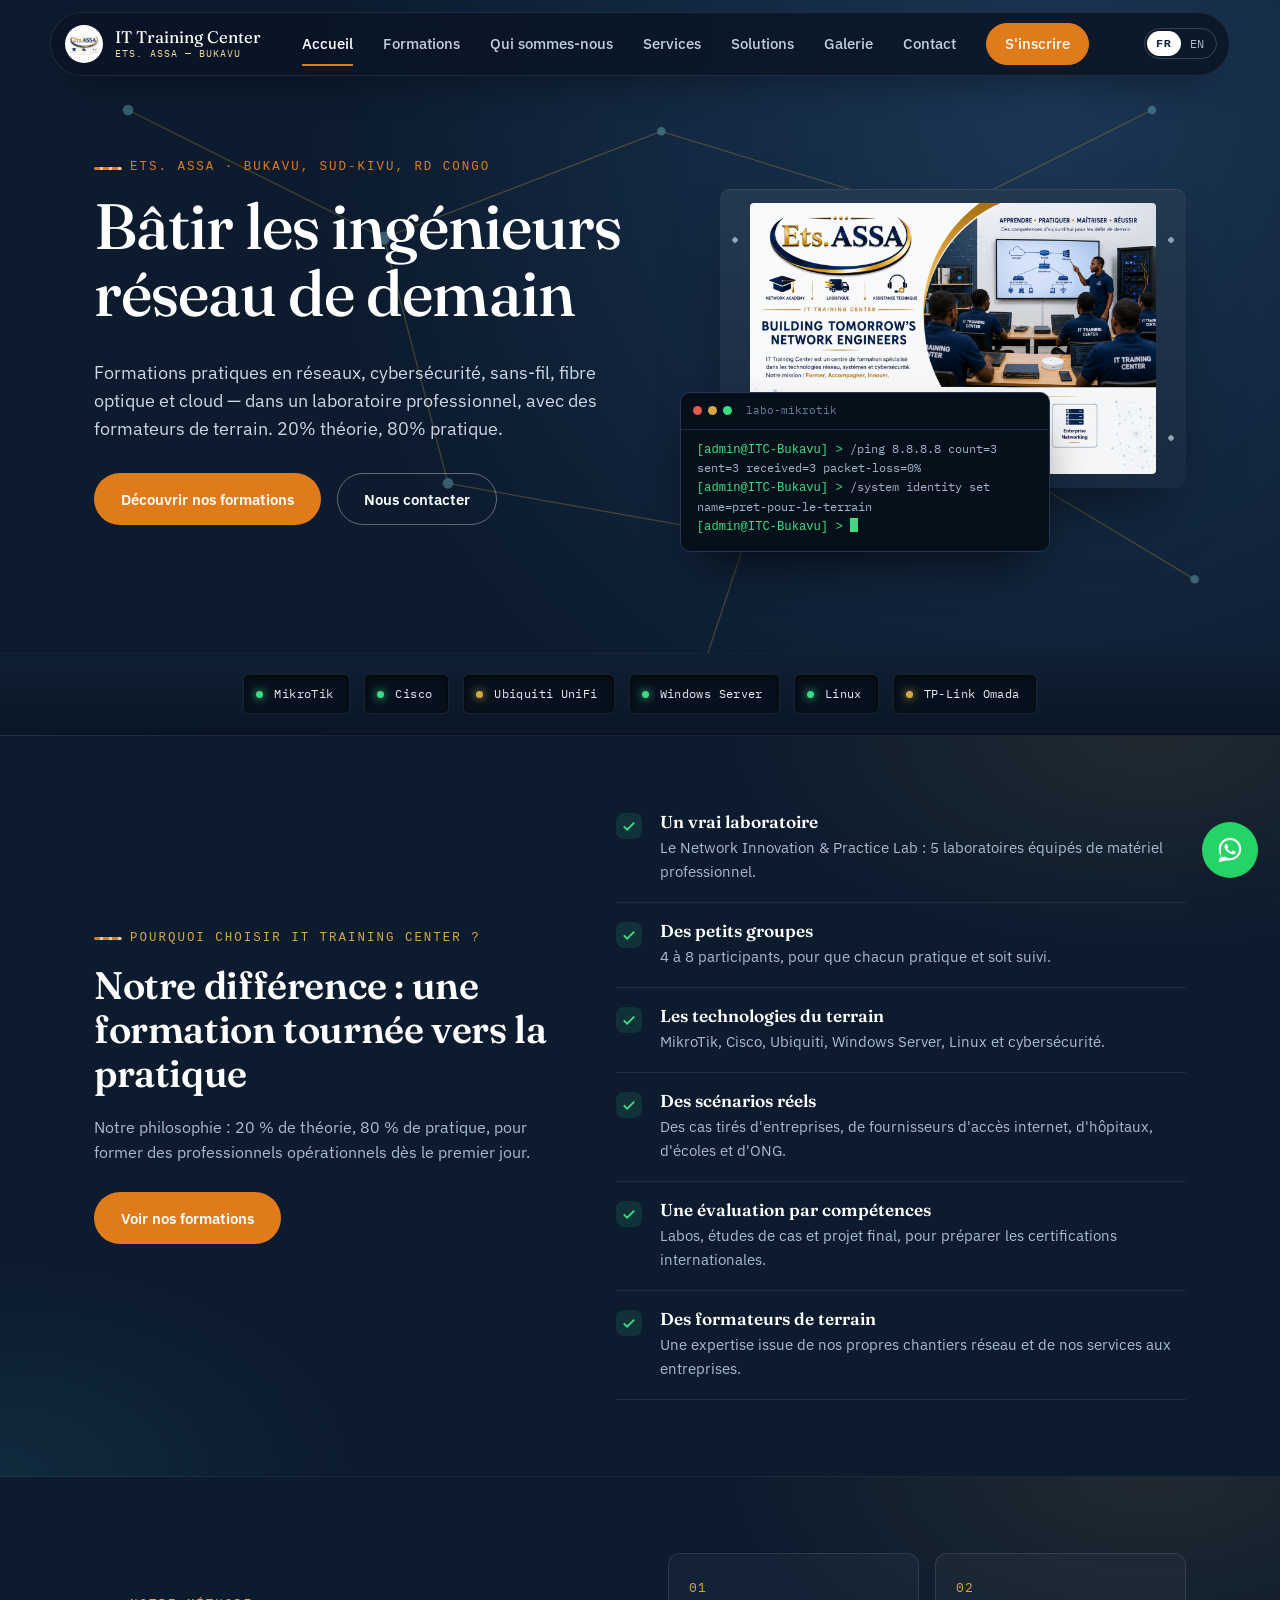
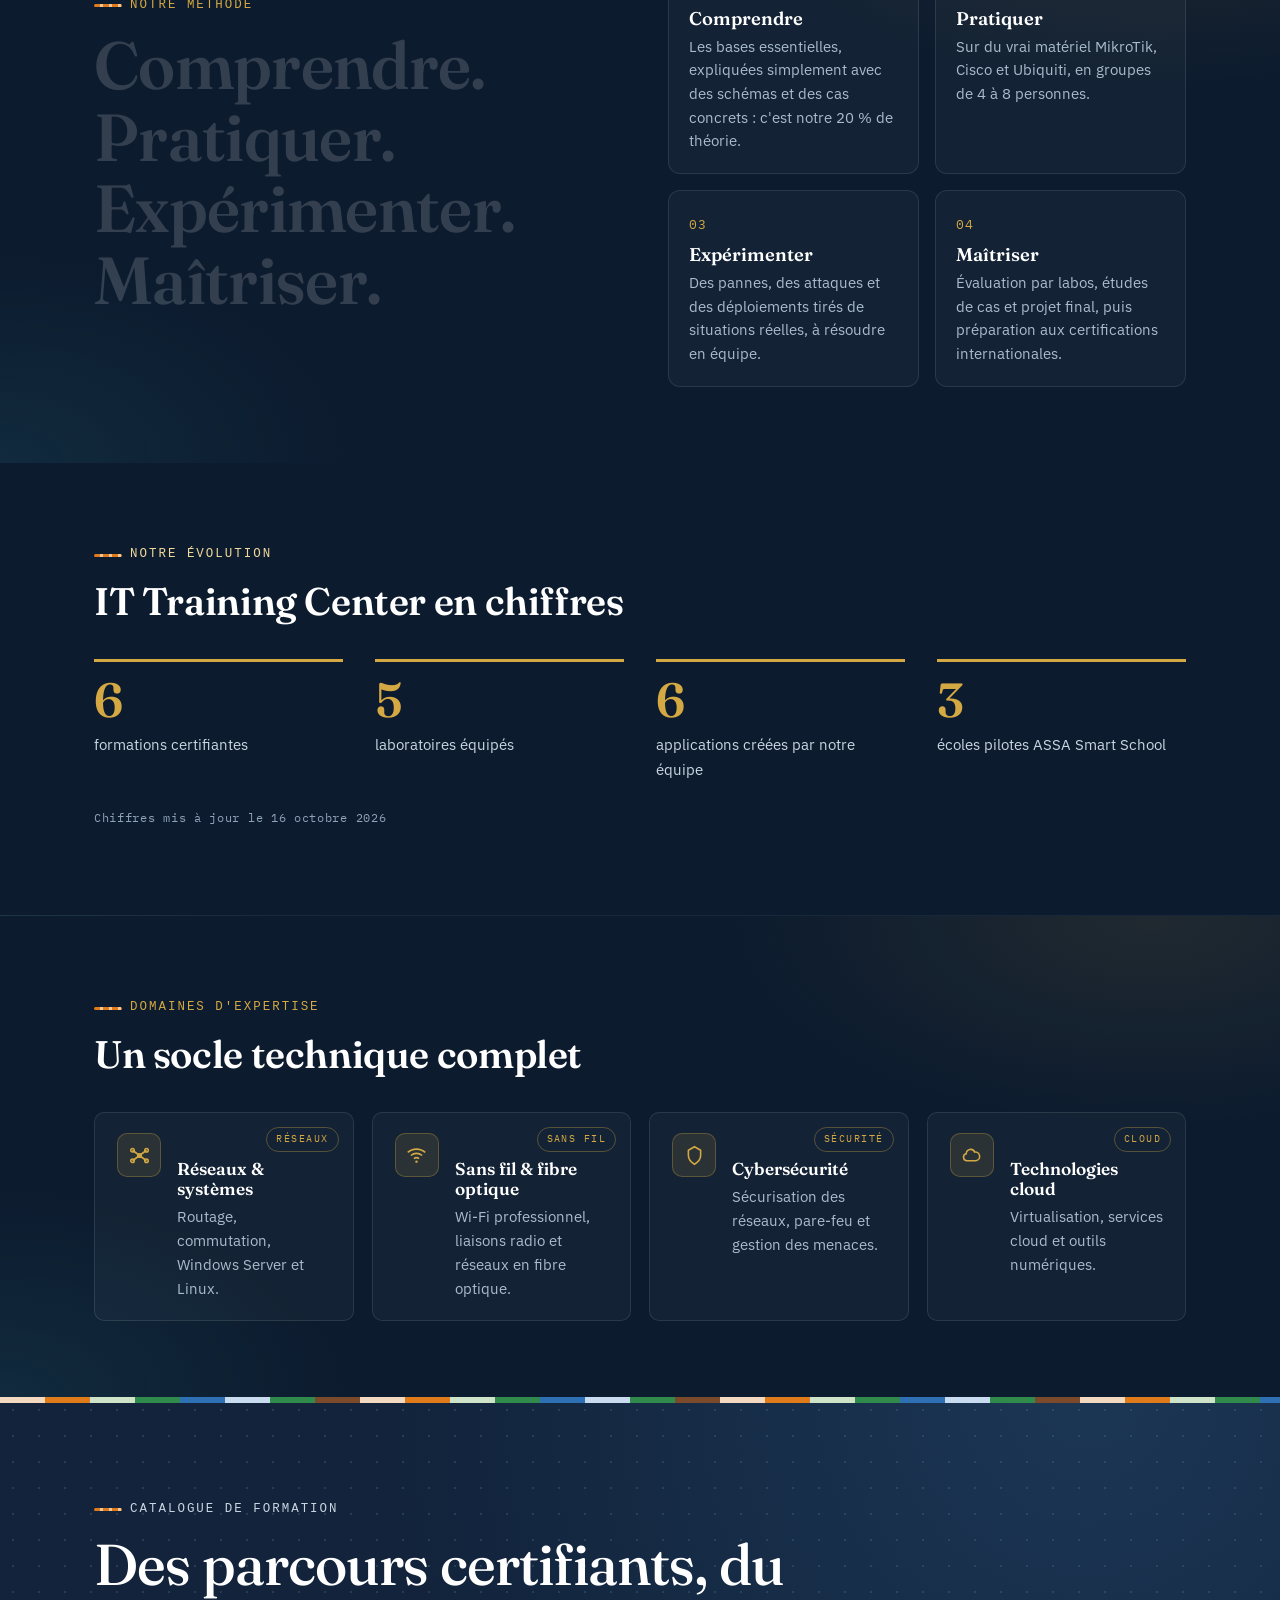
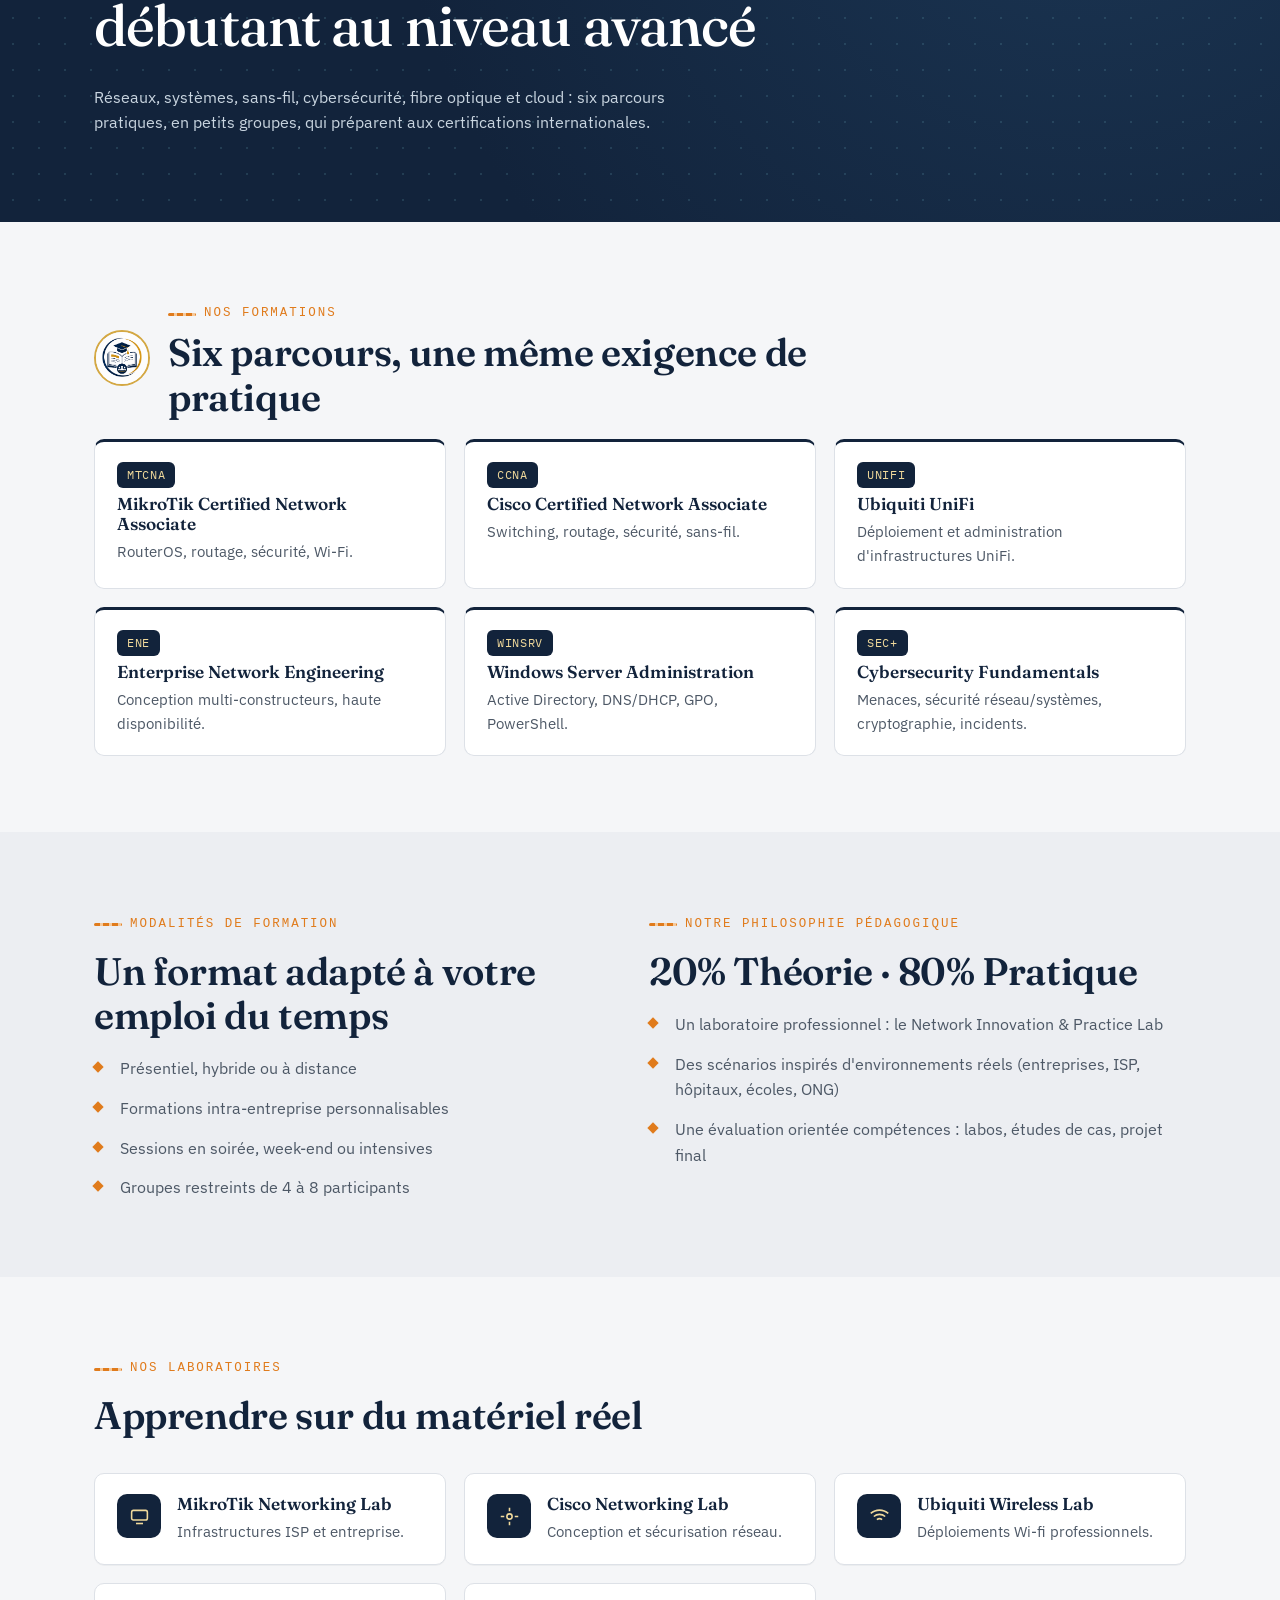
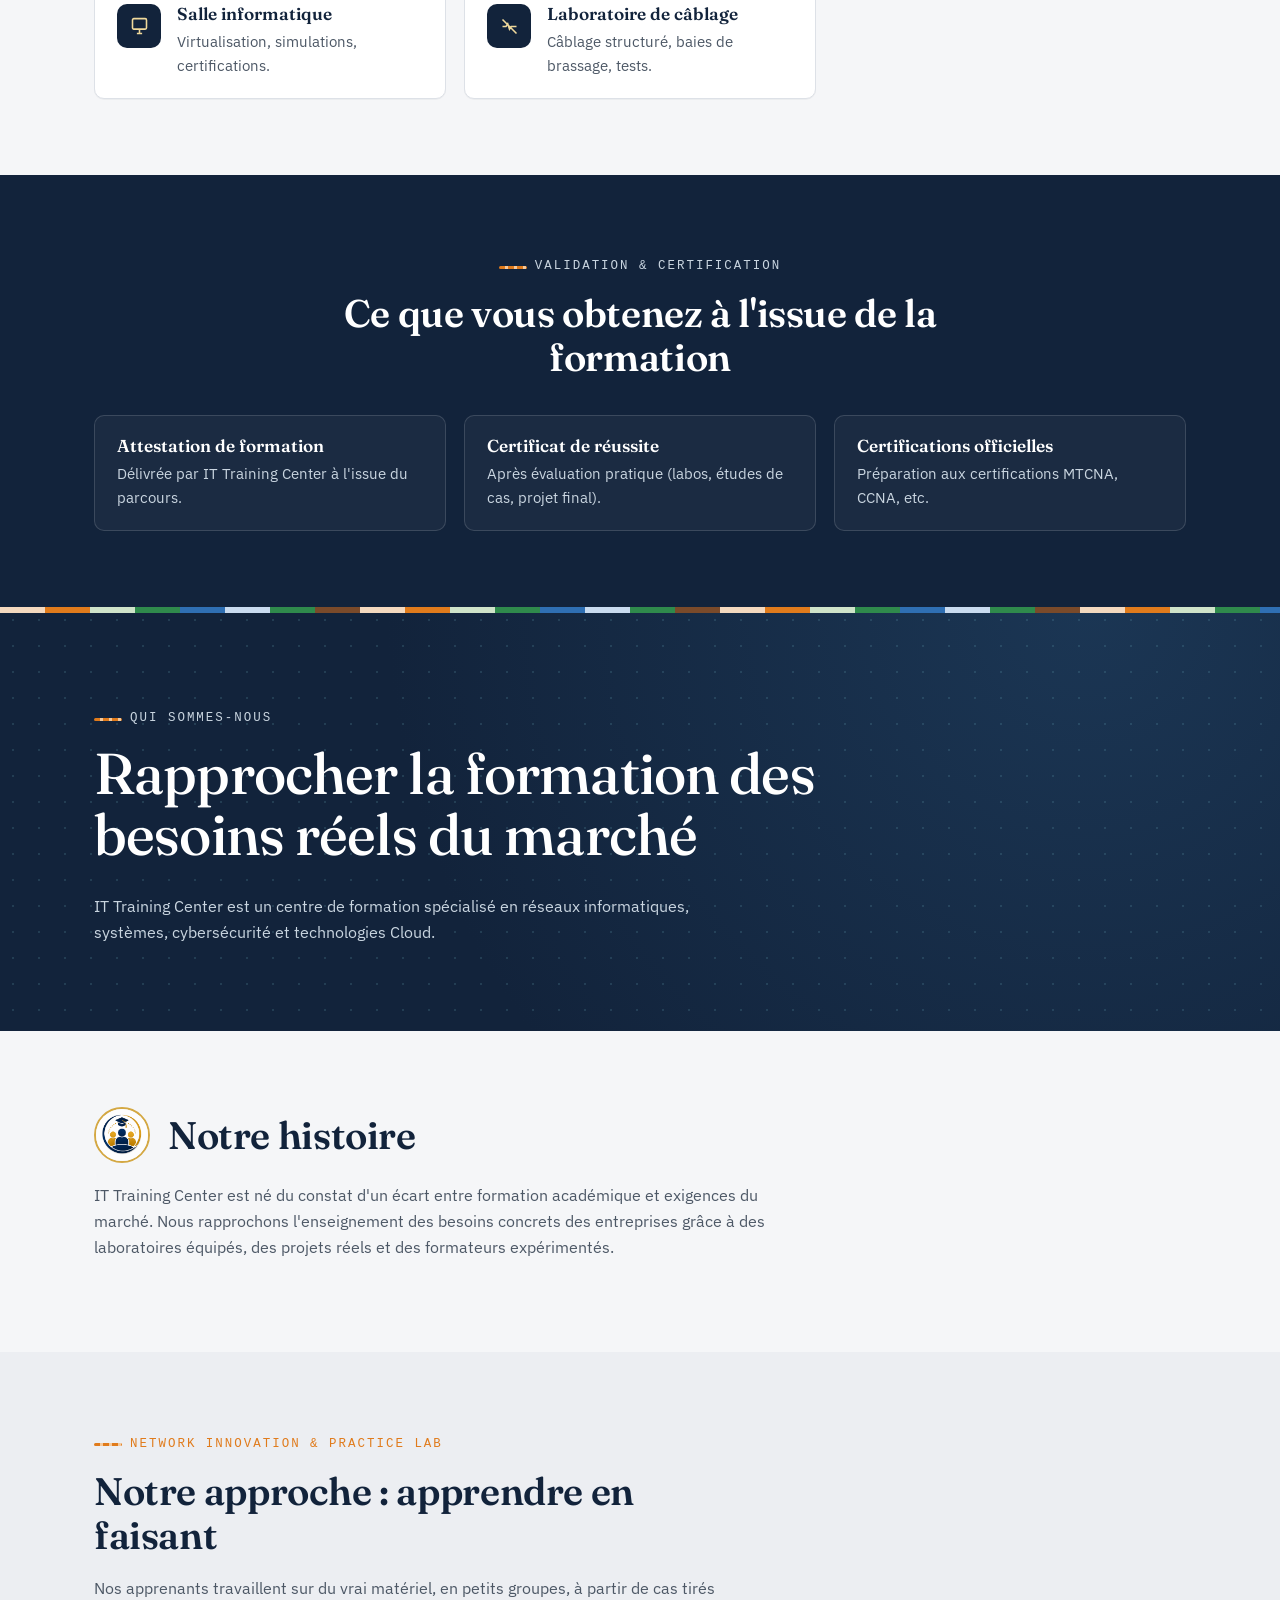
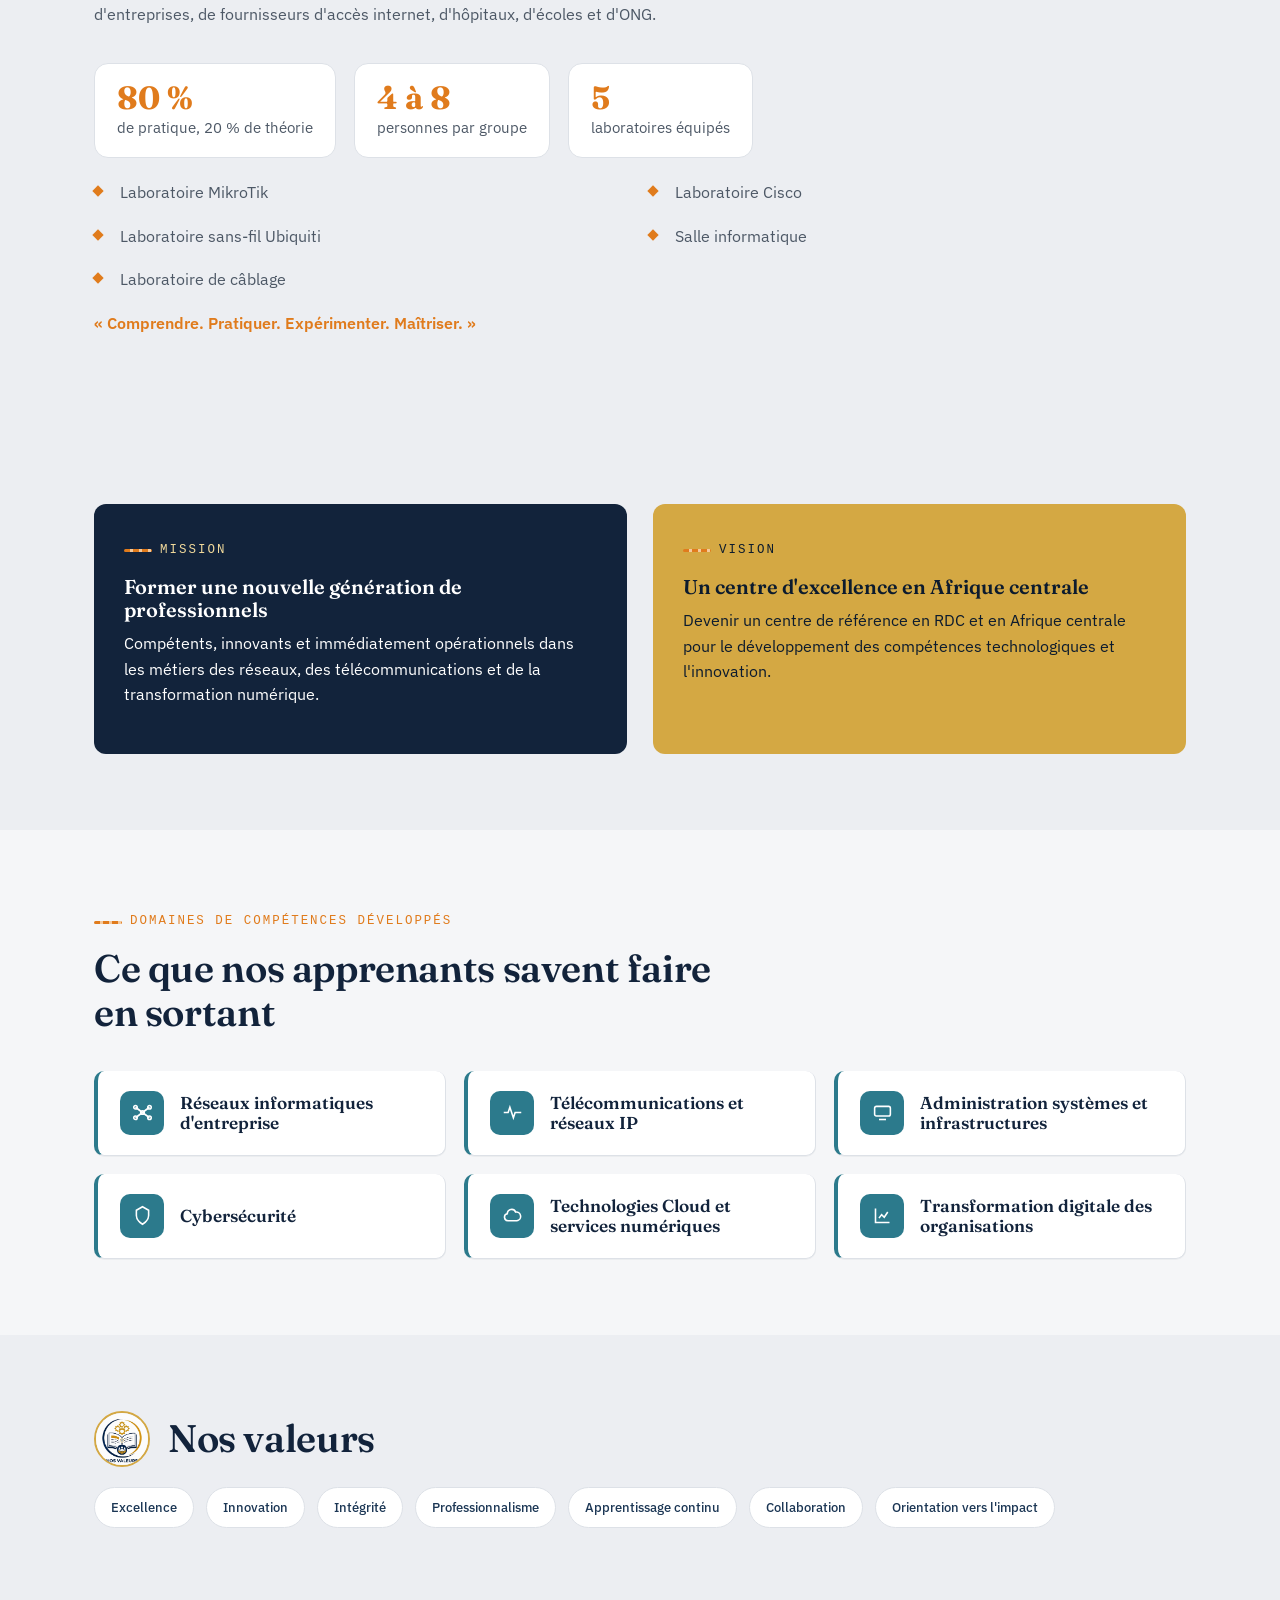
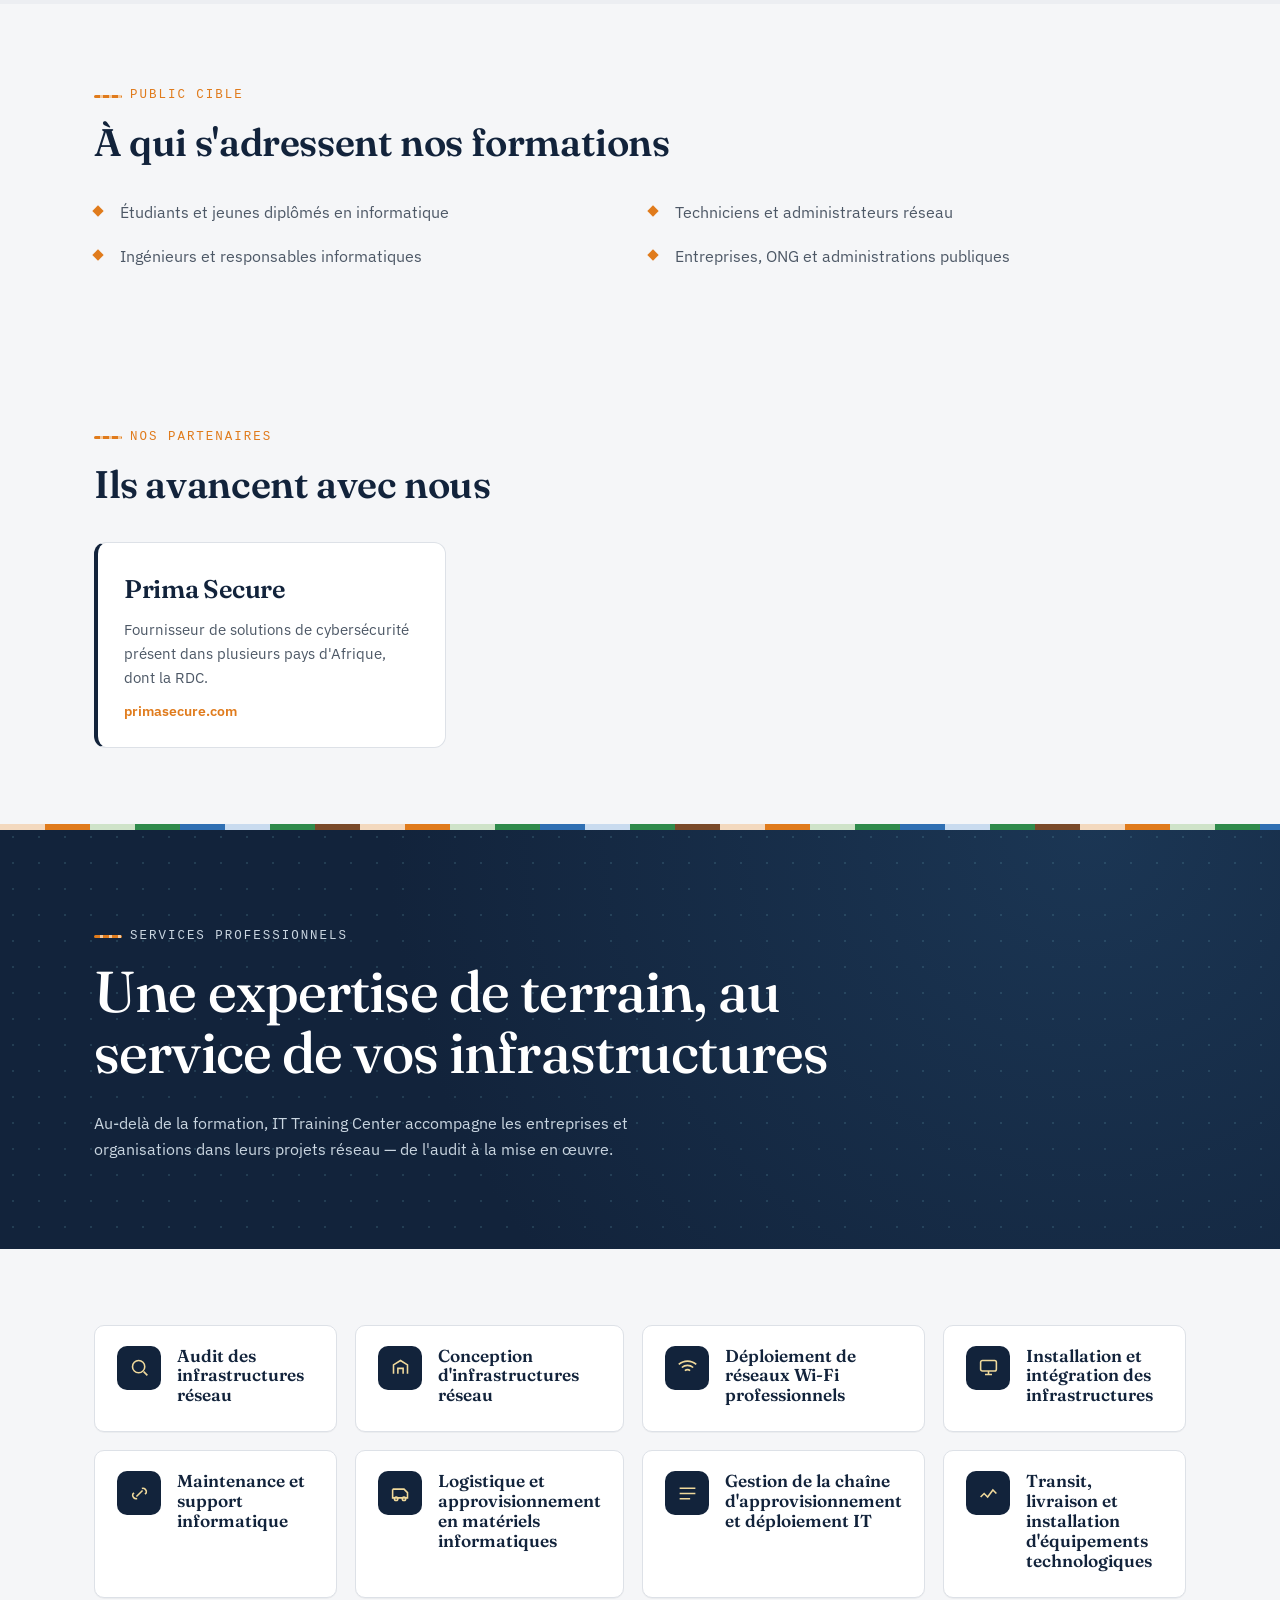
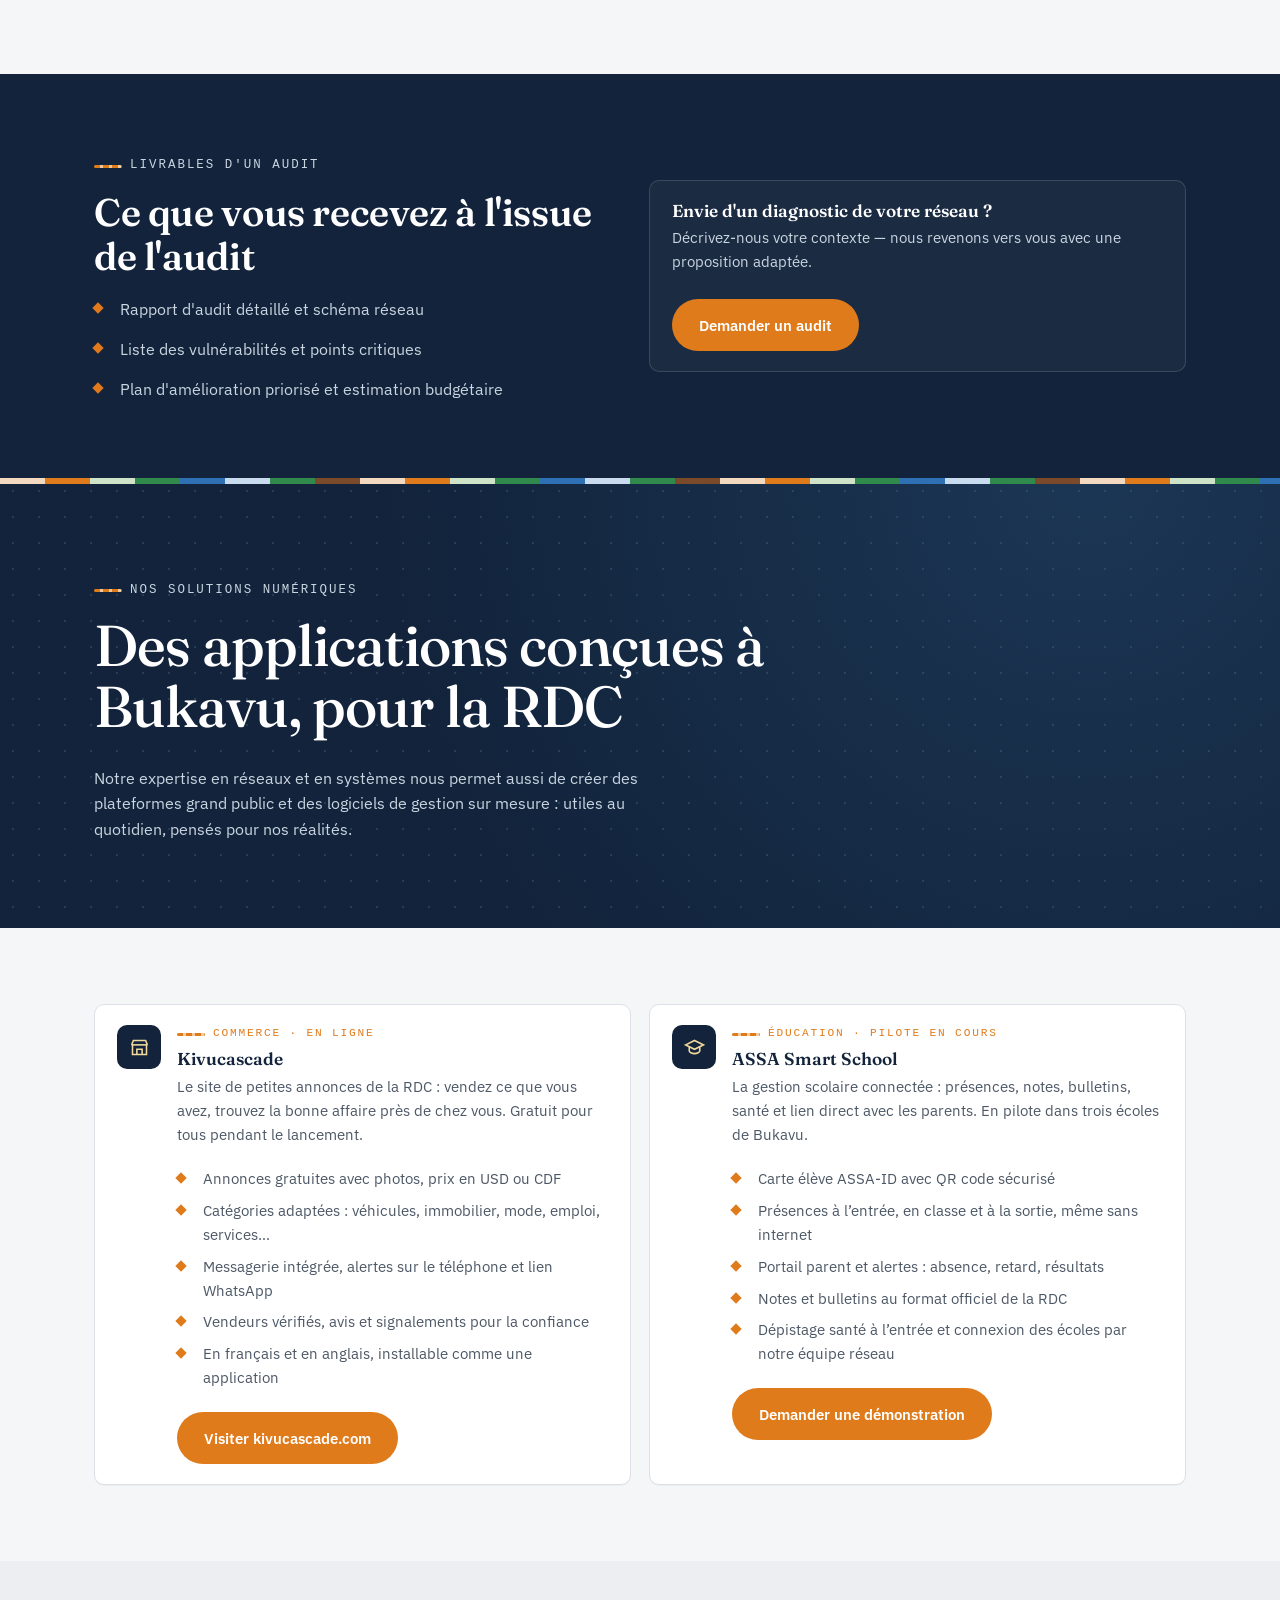
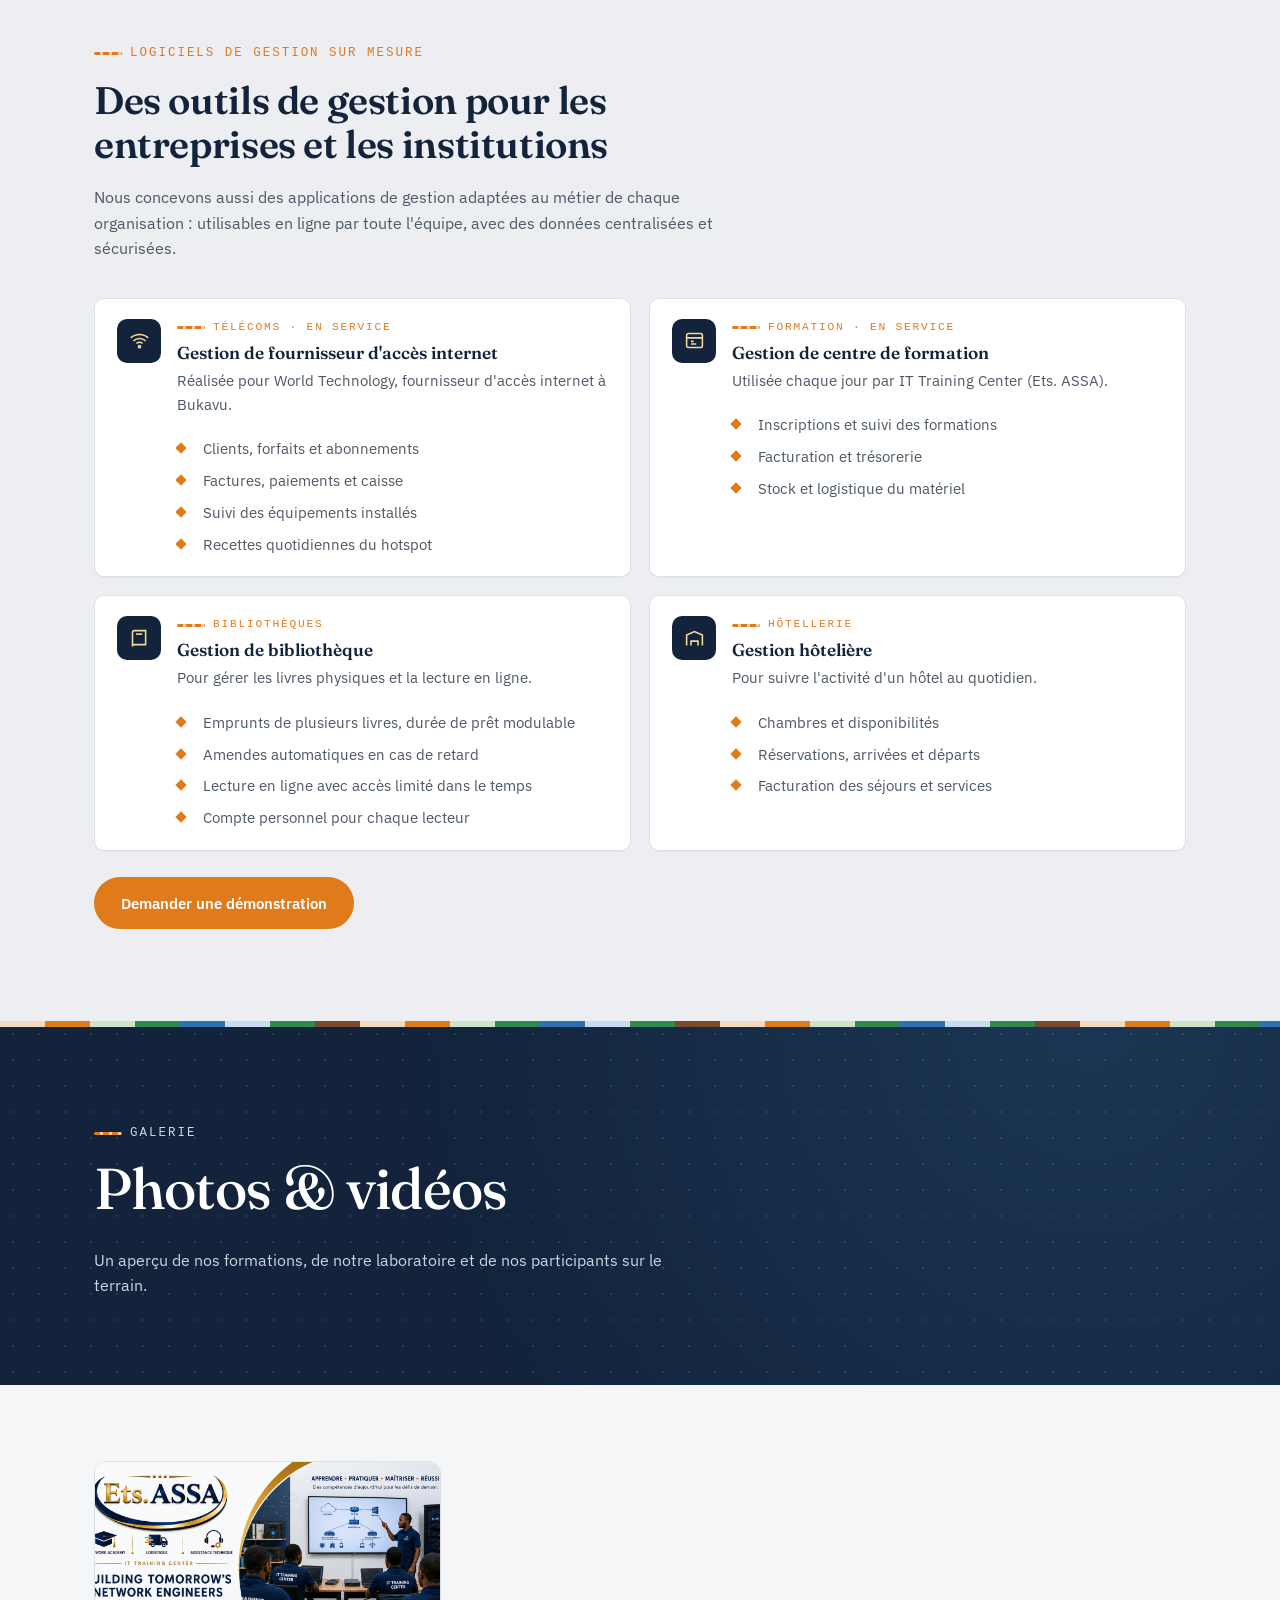
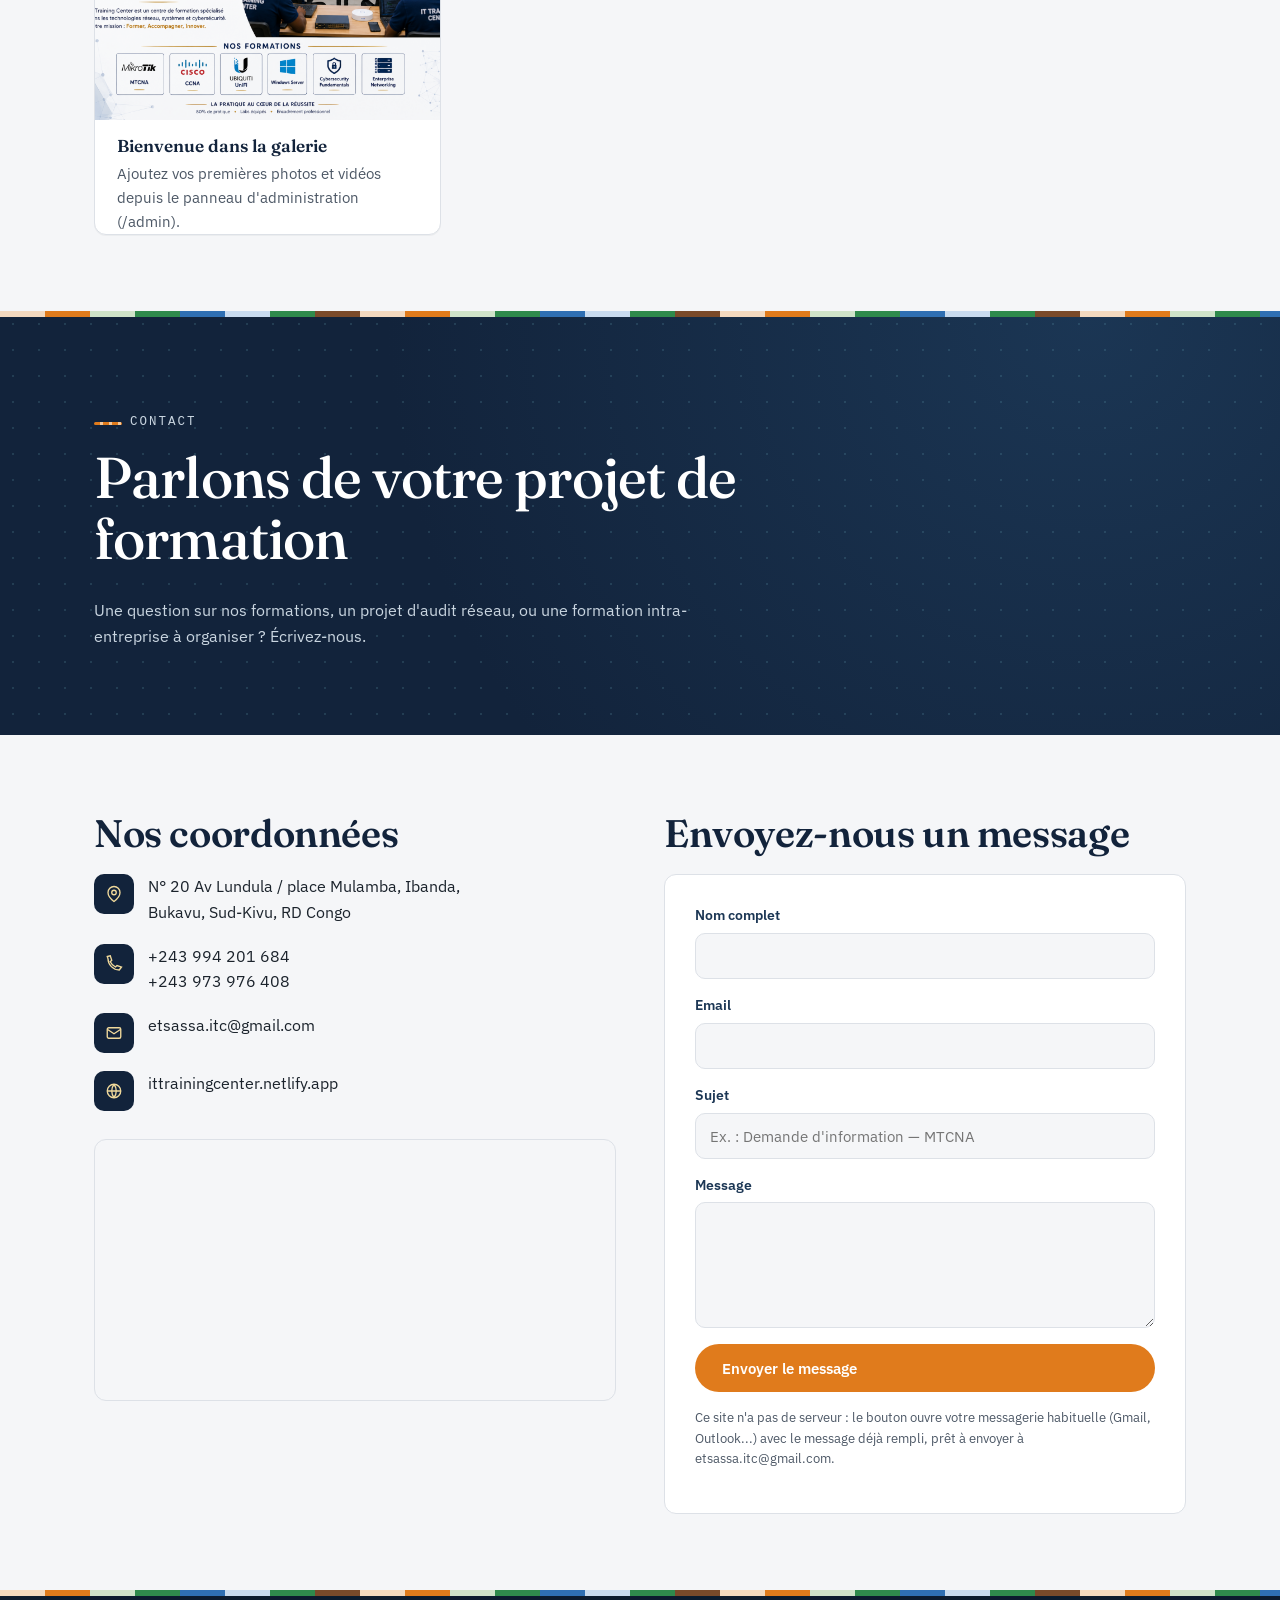
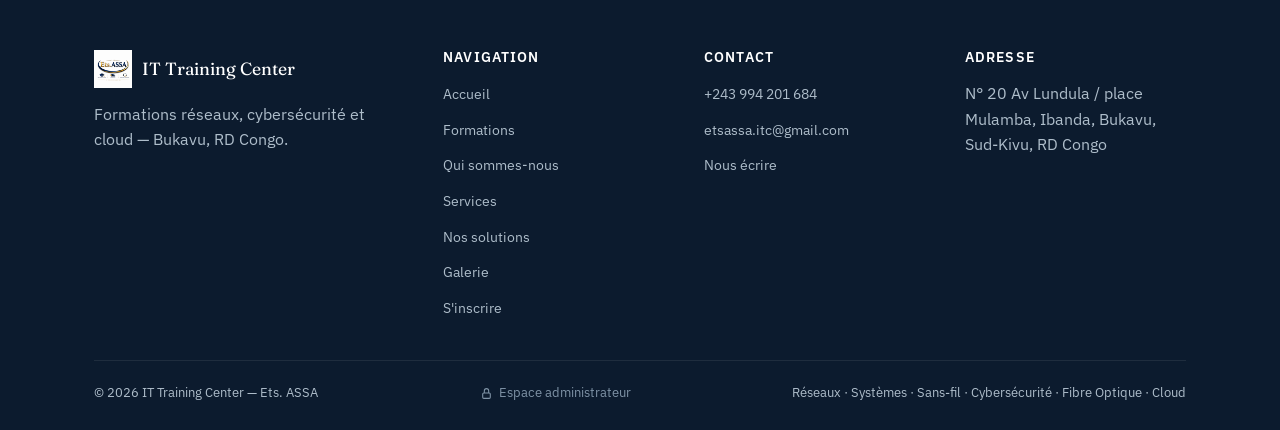
==== commit e3974d7c: "Add files via upload host" ====
--- a/index.html
+++ b/index.html
@@ -854,6 +854,8 @@
     </div>
     <div class="footer-bottom">
       <span>© <span id="year"></span> IT Training Center — Ets. ASSA</span>
+      <!-- Accès à l'administration (galerie, chiffres, parcours) : connexion avec GitHub -->
+      <a class="lien-admin" href="/admin/" rel="nofollow"><svg viewBox="0 0 24 24" width="13" height="13" fill="none" stroke="currentColor" stroke-width="2" aria-hidden="true"><rect x="5" y="11" width="14" height="10" rx="2"/><path d="M8 11V7a4 4 0 0 1 8 0v4"/></svg>Espace administrateur</a>
       <span>Réseaux · Systèmes · Sans-fil · Cybersécurité · Fibre Optique · Cloud</span>
     </div>
   </div>
--- a/css/style.css
+++ b/css/style.css
@@ -768,3 +768,7 @@
 .page-hero.chapitre::before { content: ""; position: absolute; left: 0; right: 0; top: 0; height: 6px; background: var(--cable); background-size: 360px 6px; }
 .titre-chapitre { font-size: clamp(2.2rem, 4.6vw, 3.6rem); font-weight: 500; letter-spacing: -0.015em; line-height: 1.06; color: var(--white); max-width: 20ch; }
 @media (max-width: 620px) { .page-hero.chapitre { padding: 80px 0 56px; } }
+
+/* Lien discret vers l'administration, en bas de page */
+.lien-admin { display: inline-flex; align-items: center; gap: 6px; color: #7f93a6; font-size: 0.8rem; }
+.lien-admin:hover { color: var(--gold-light); }
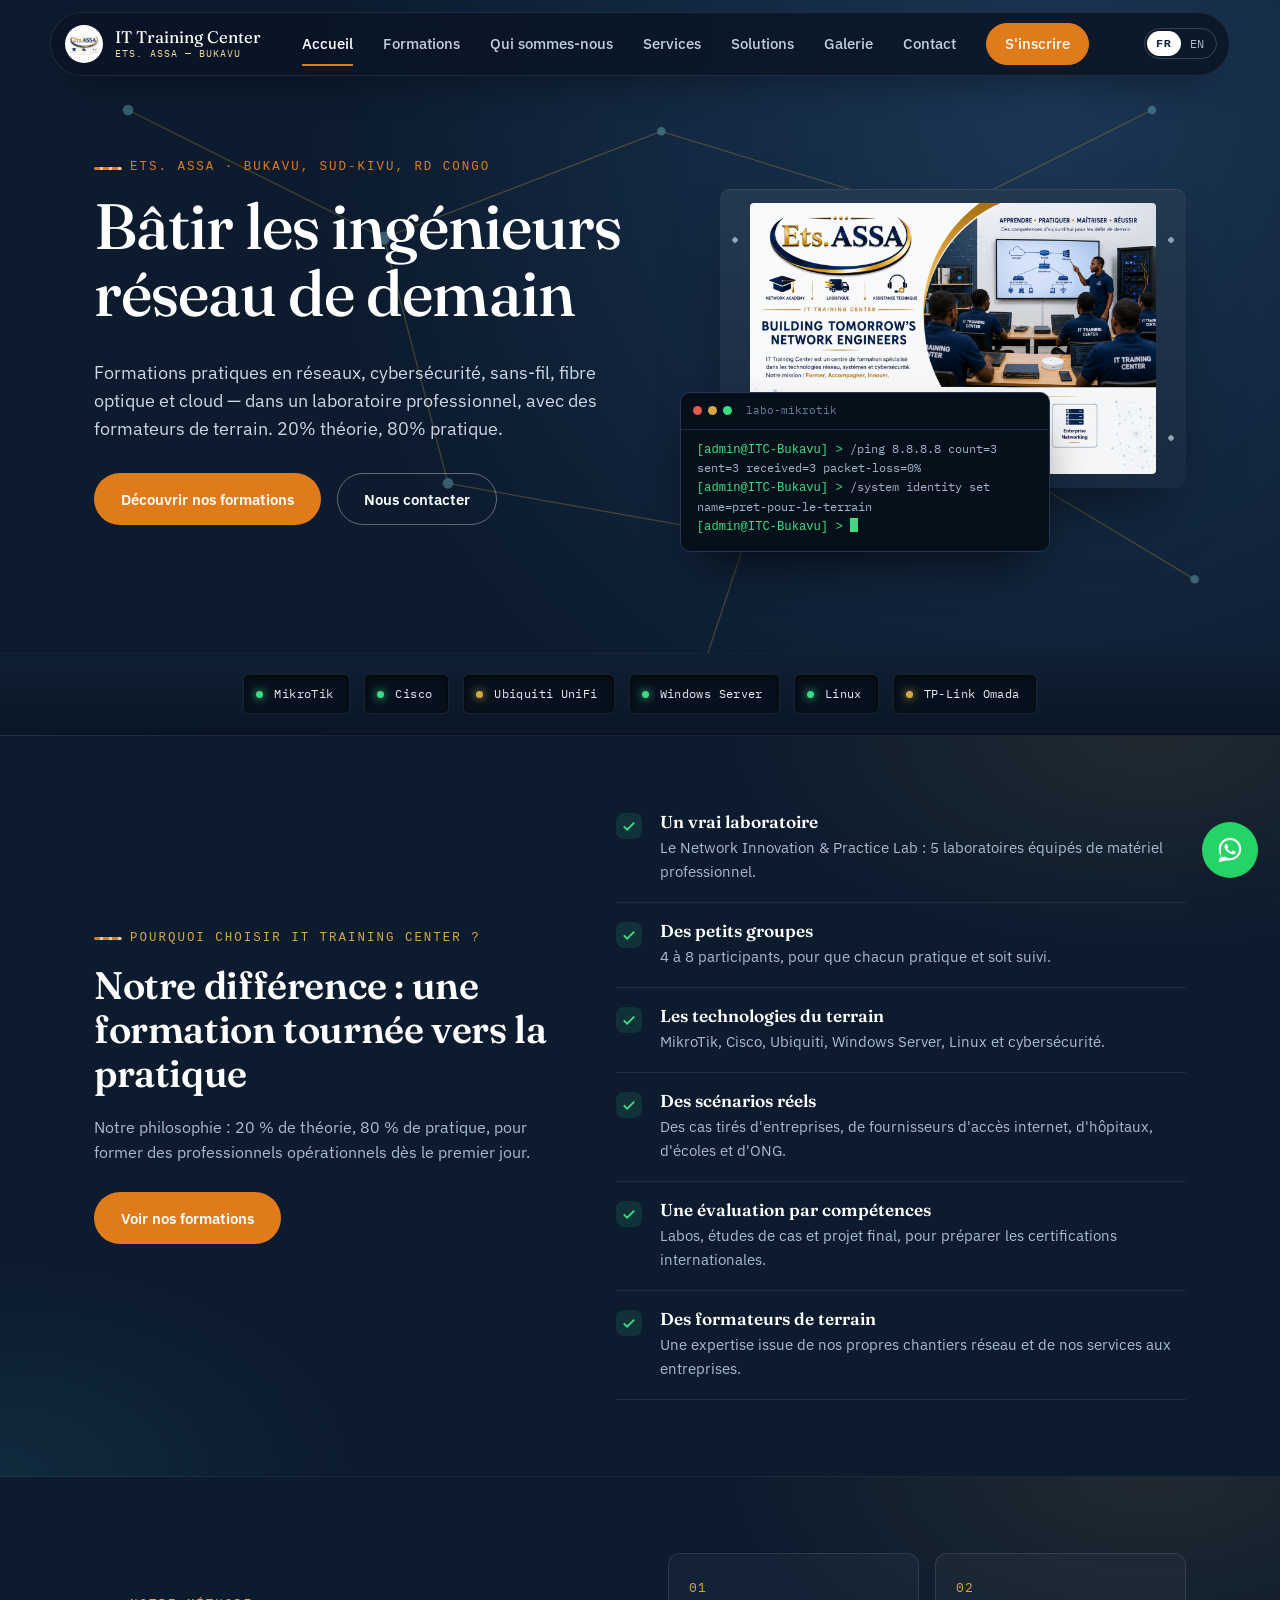
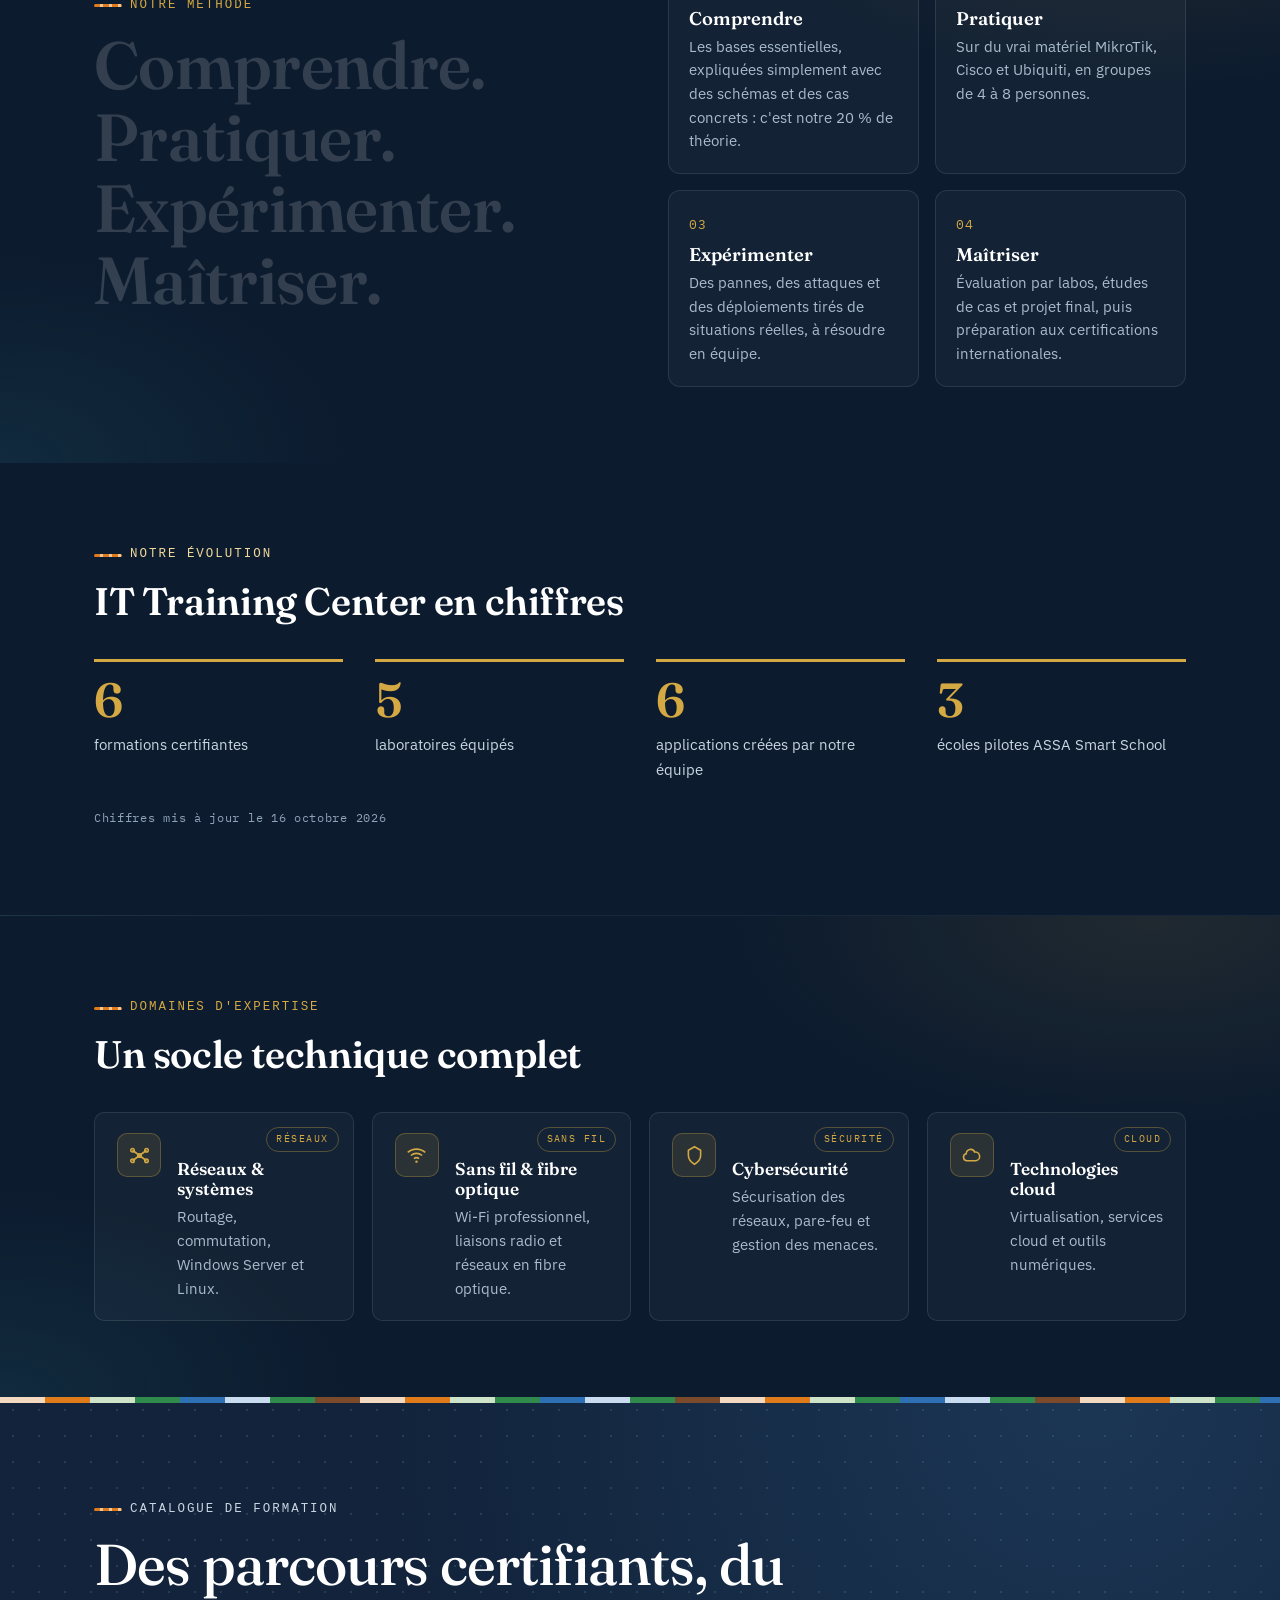
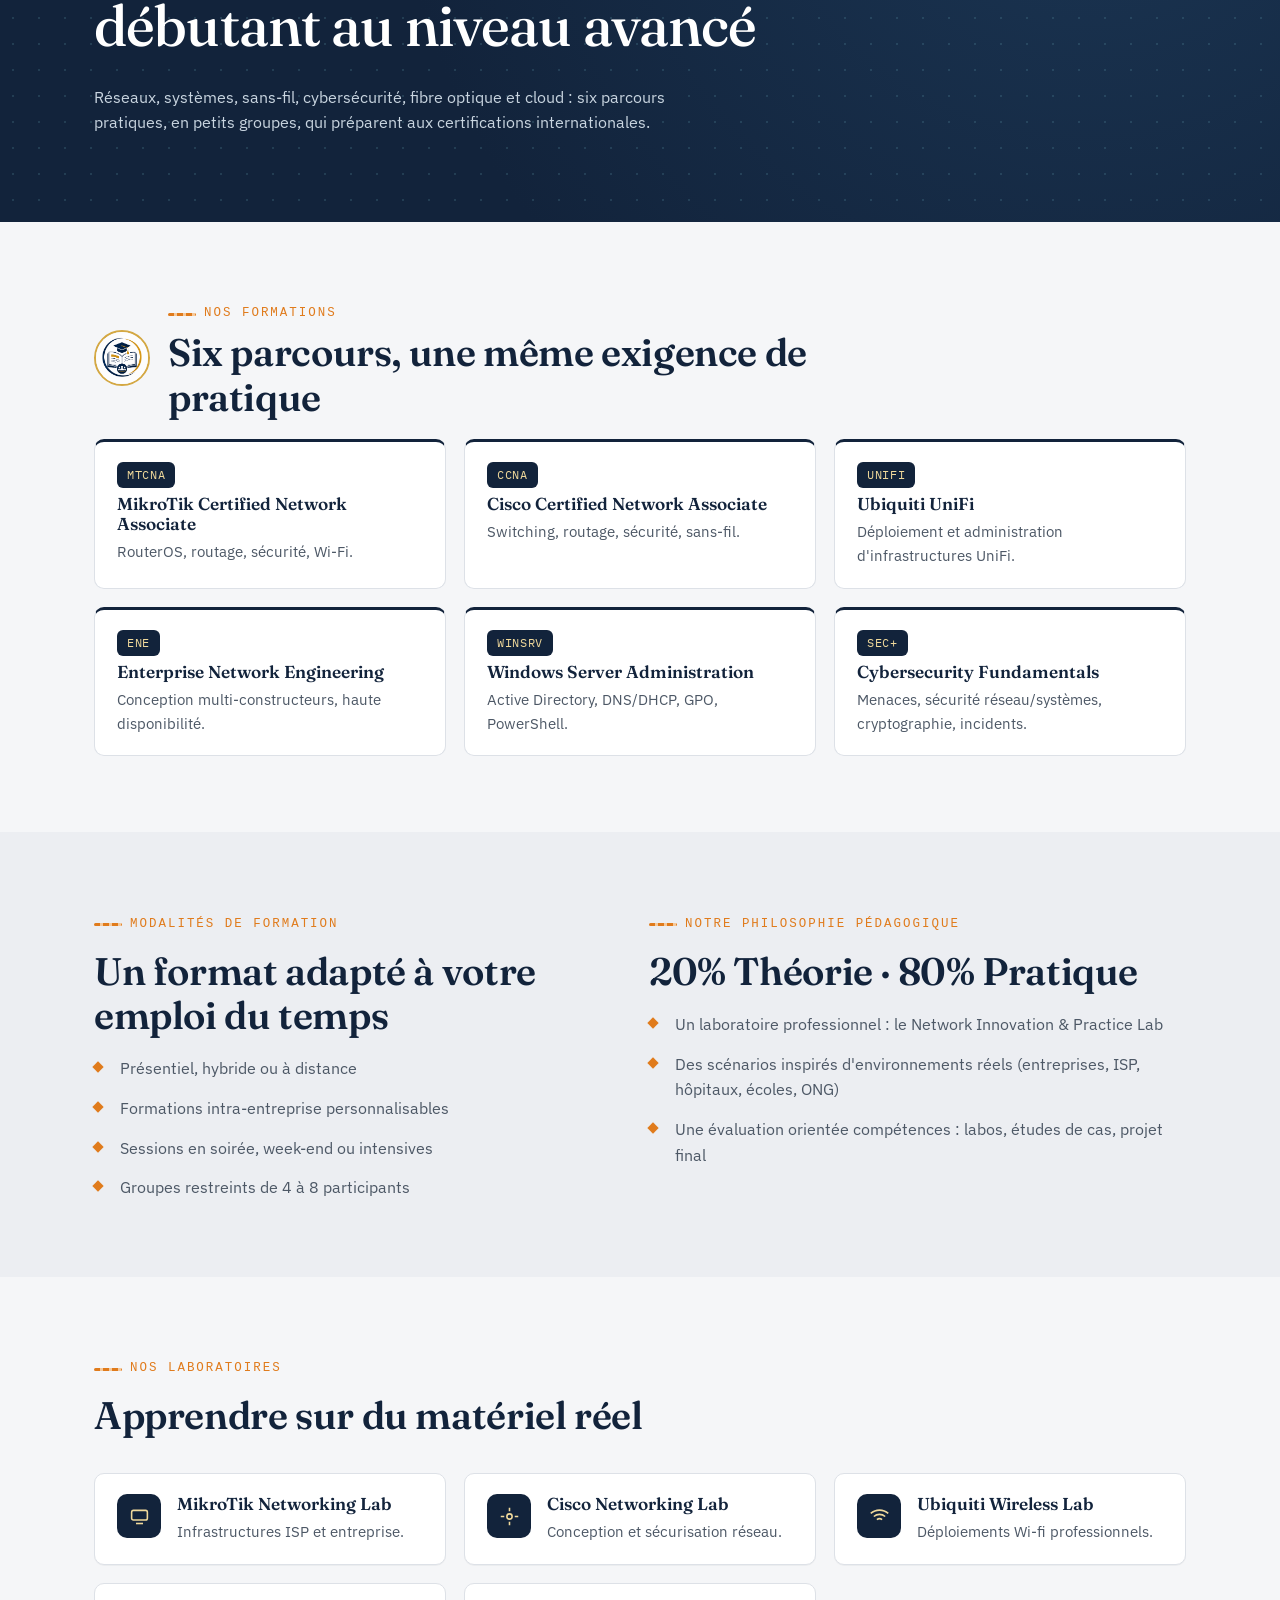
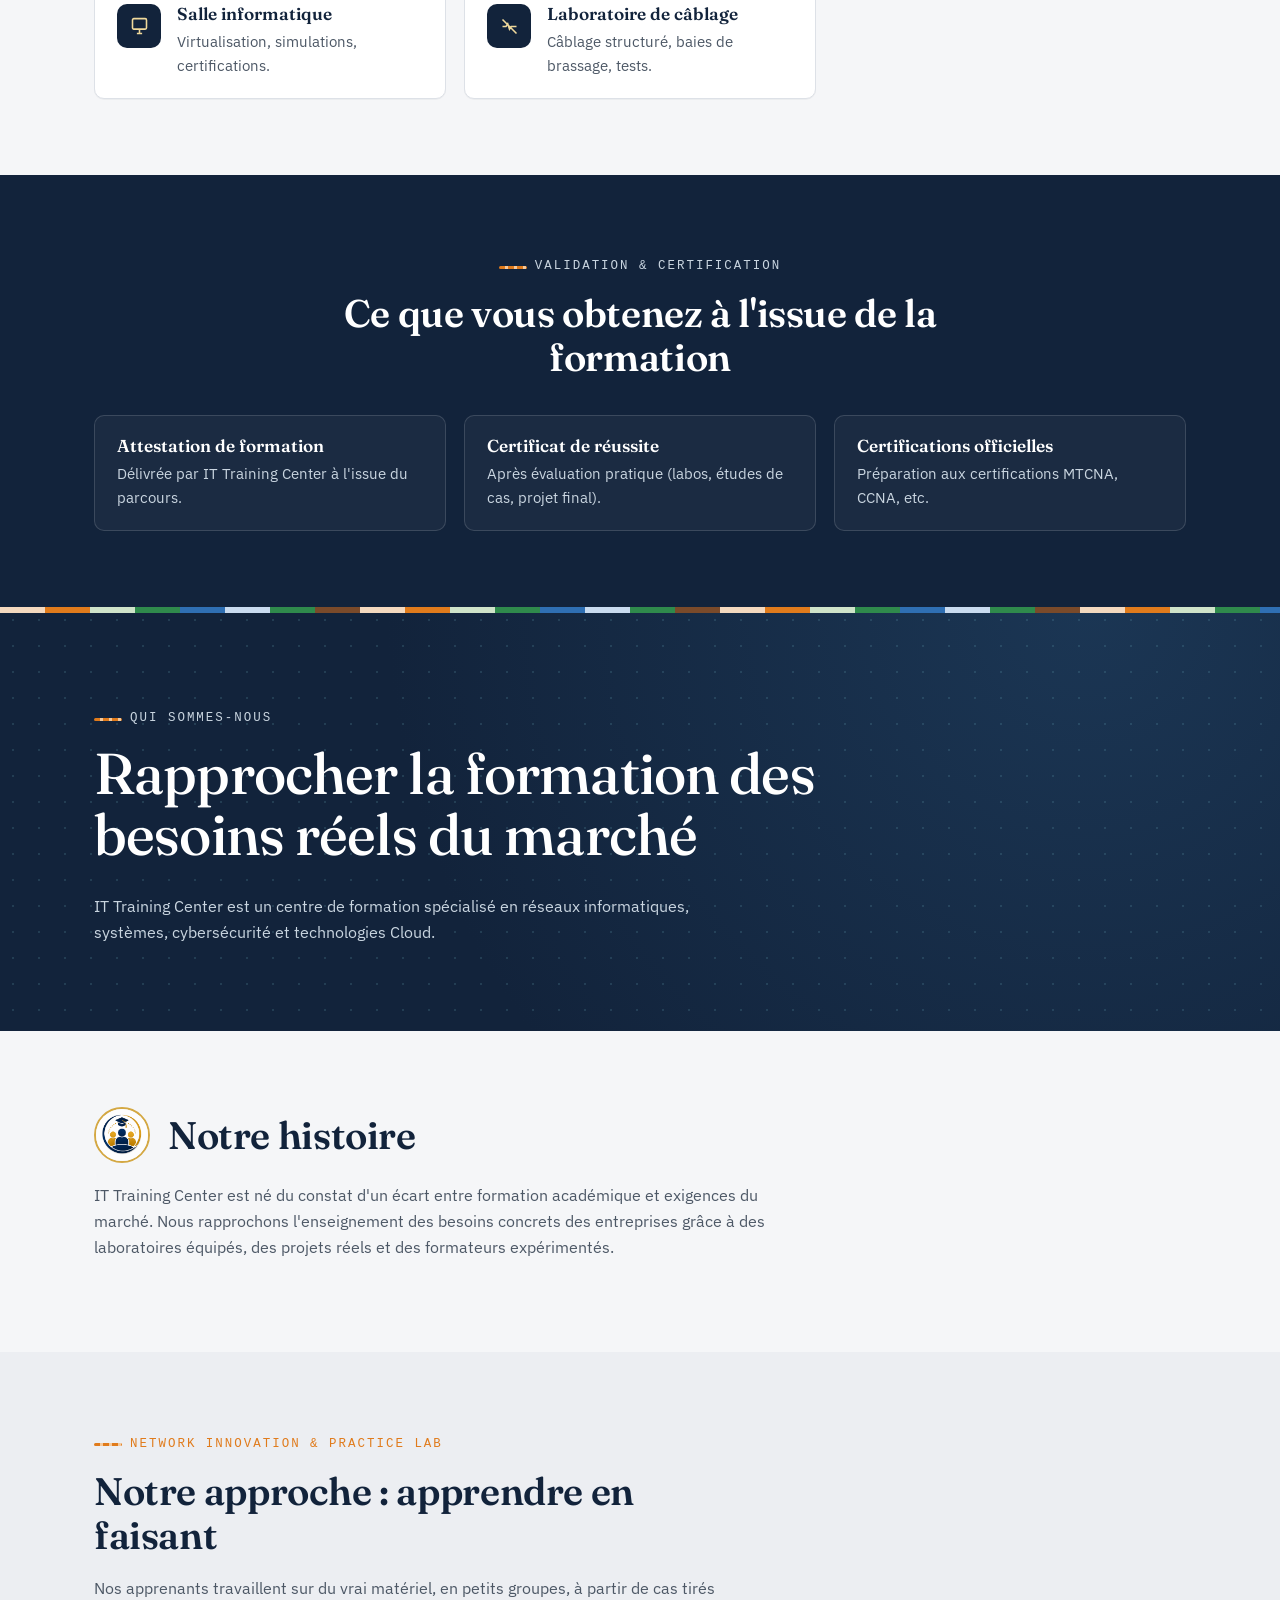
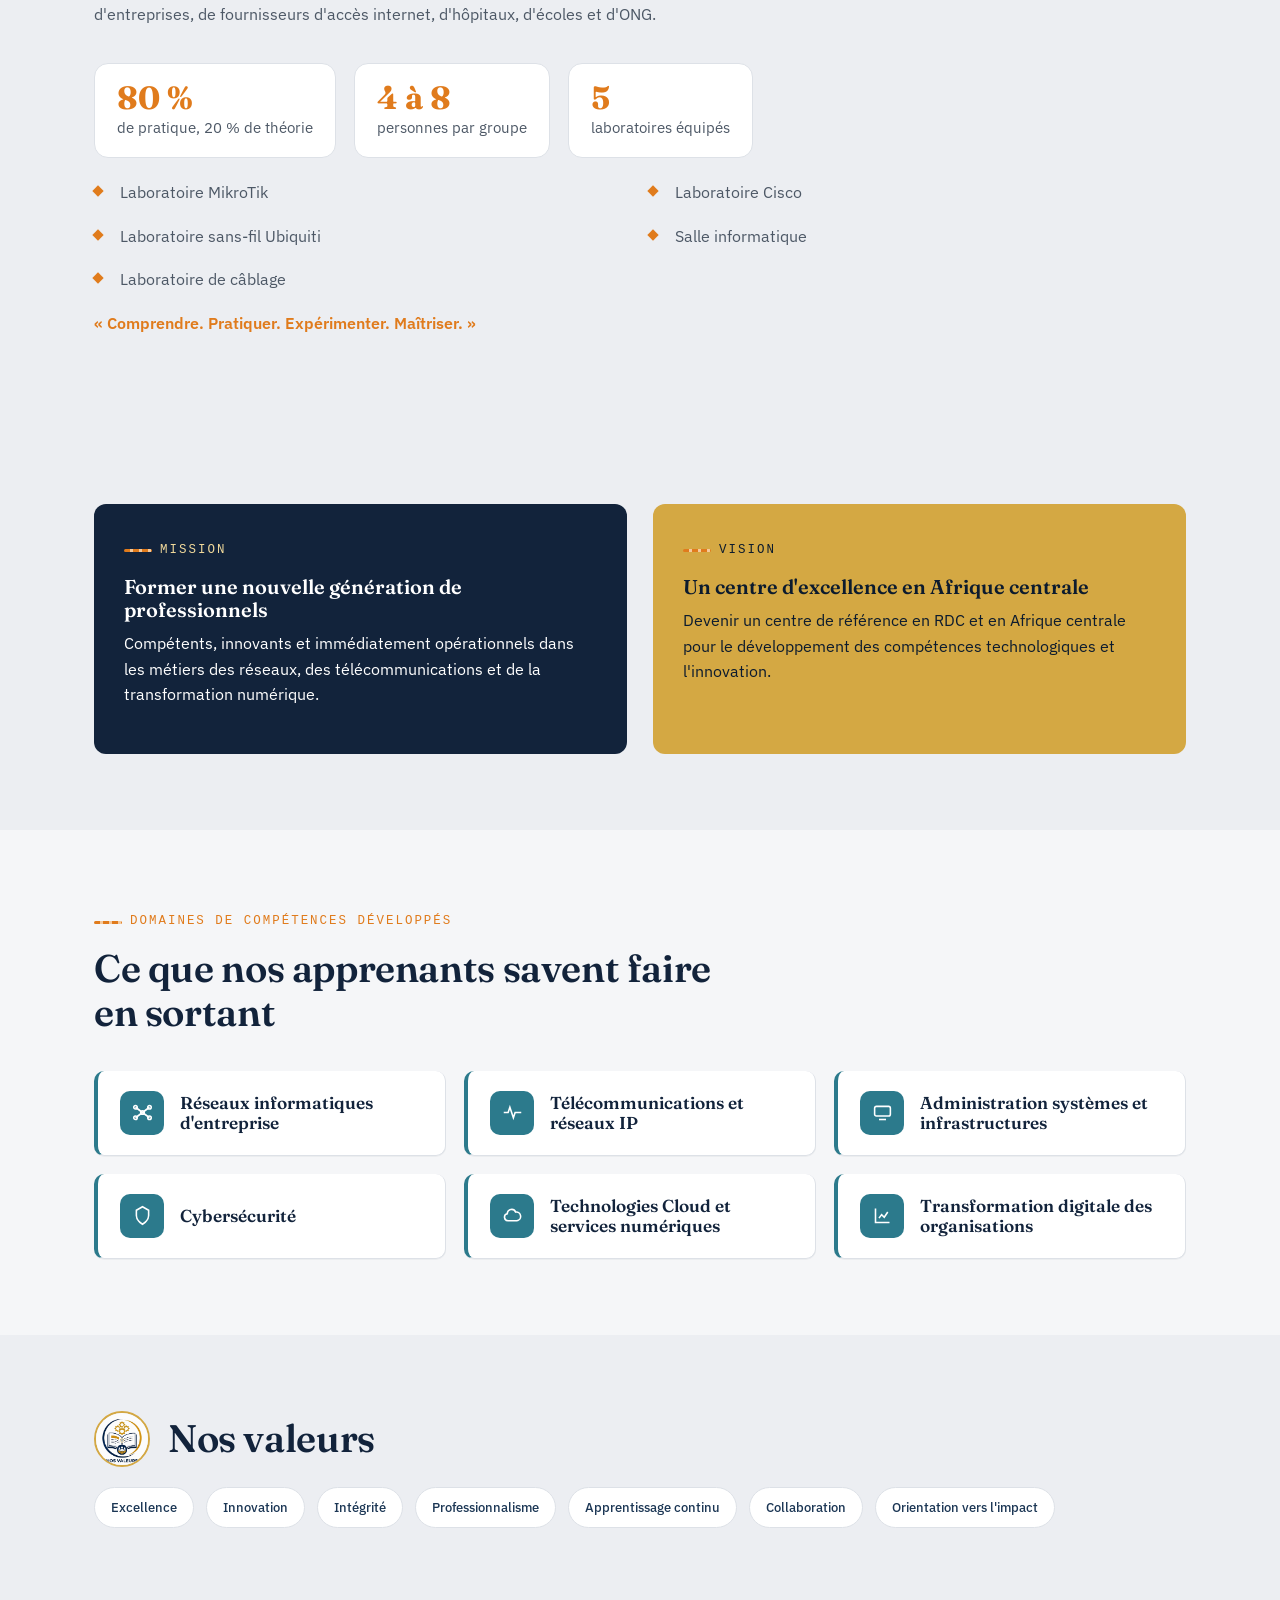
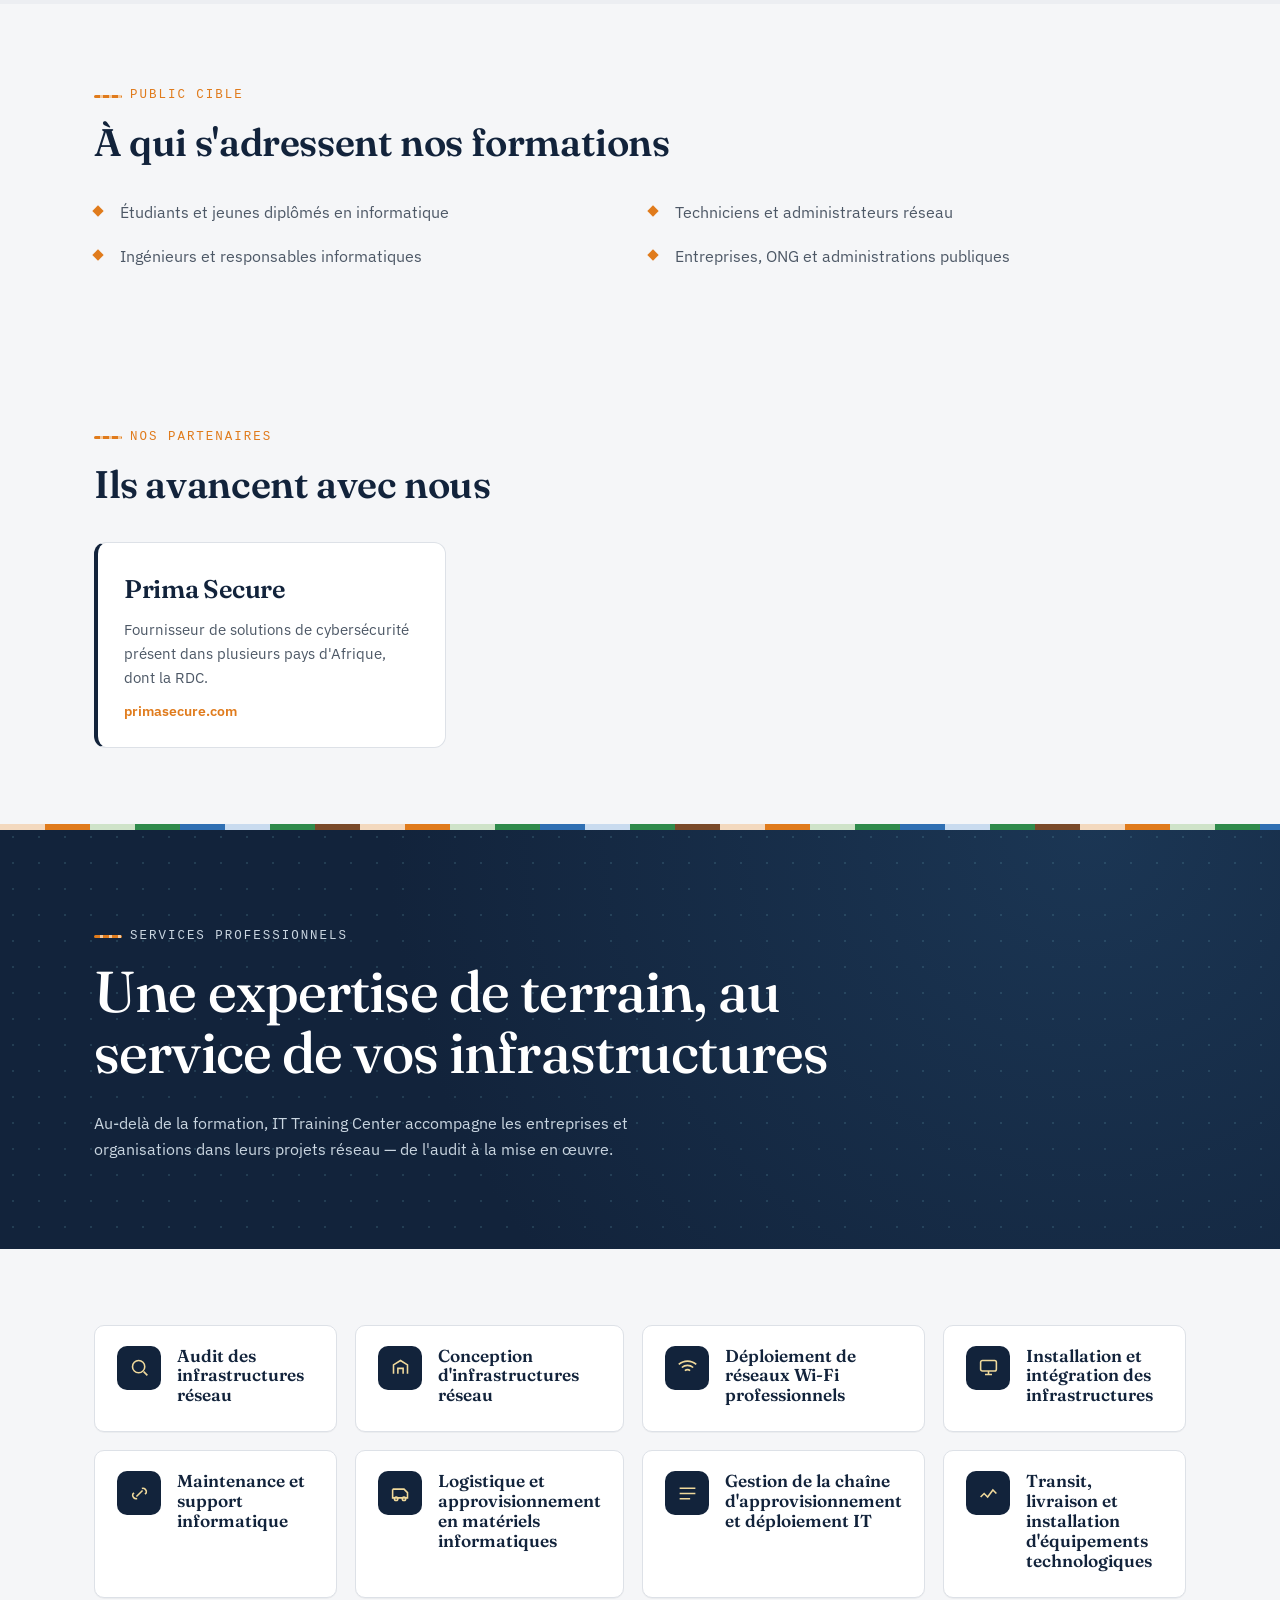
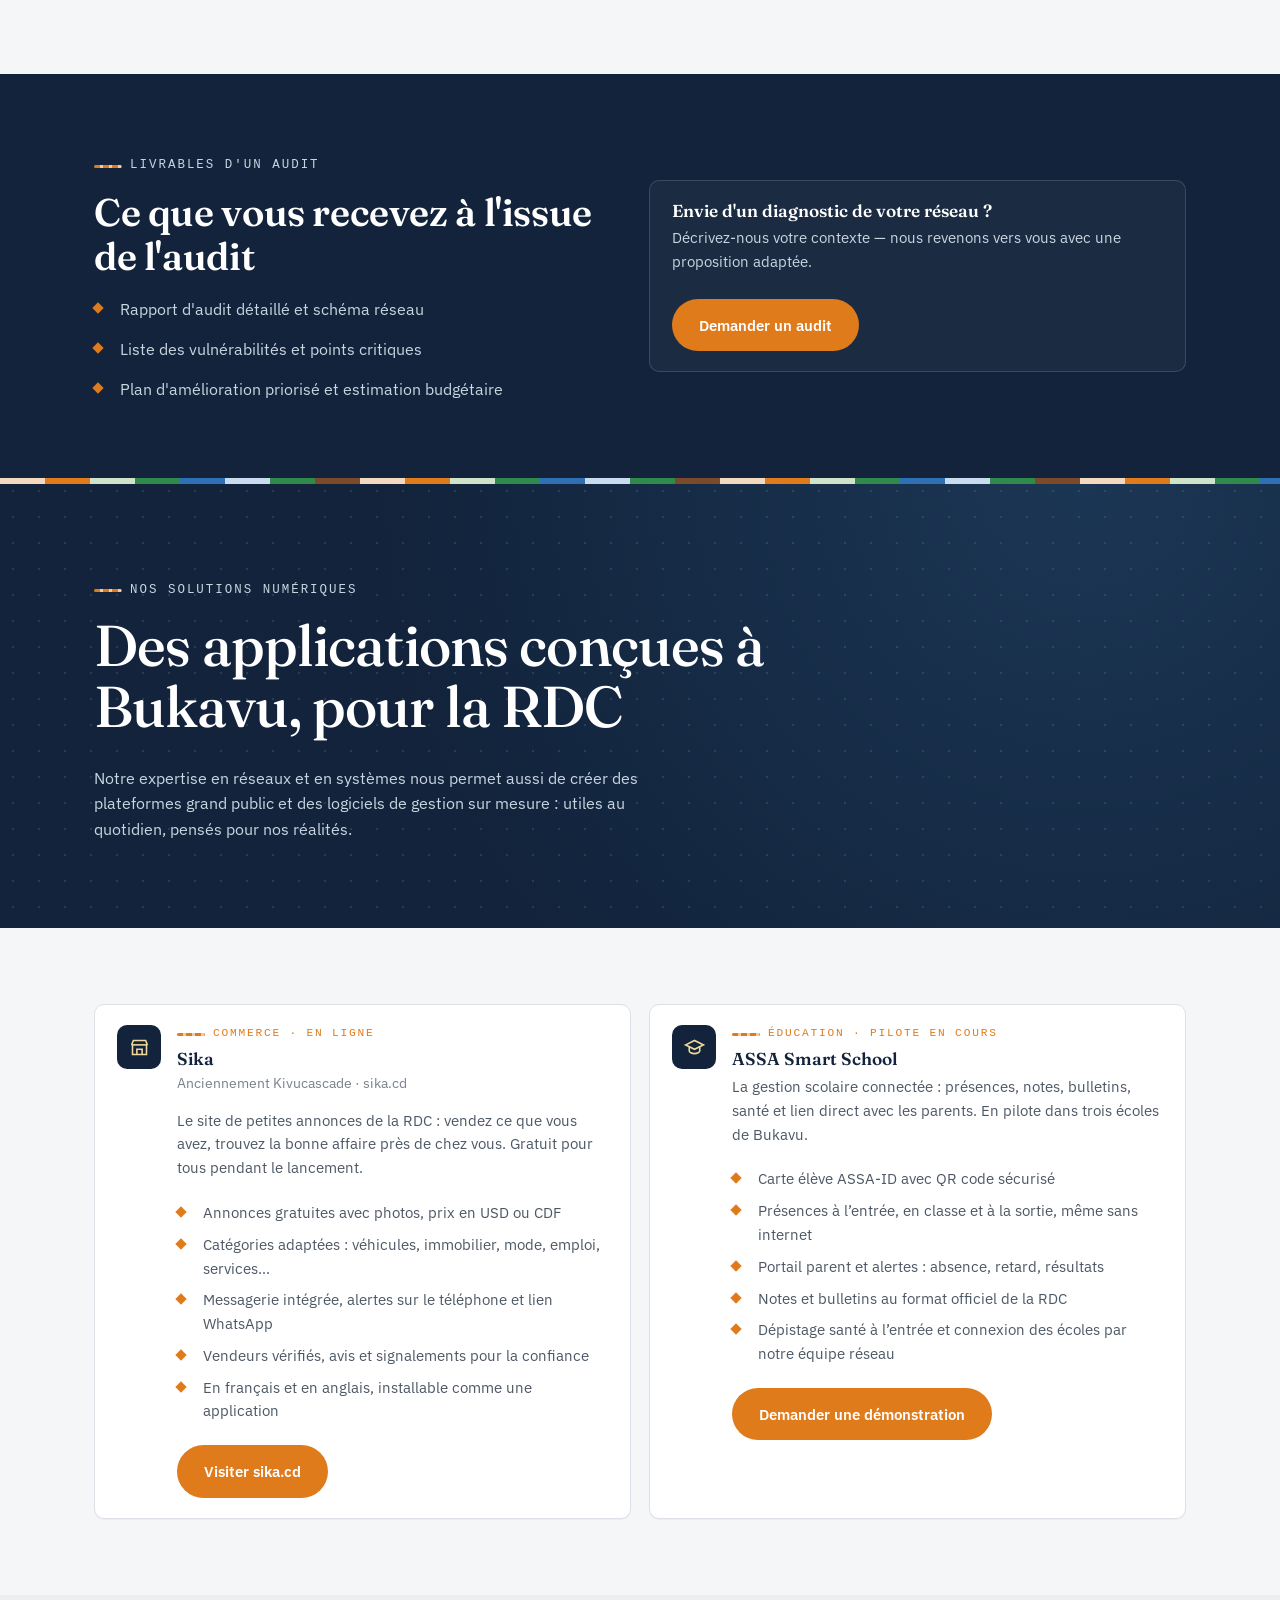
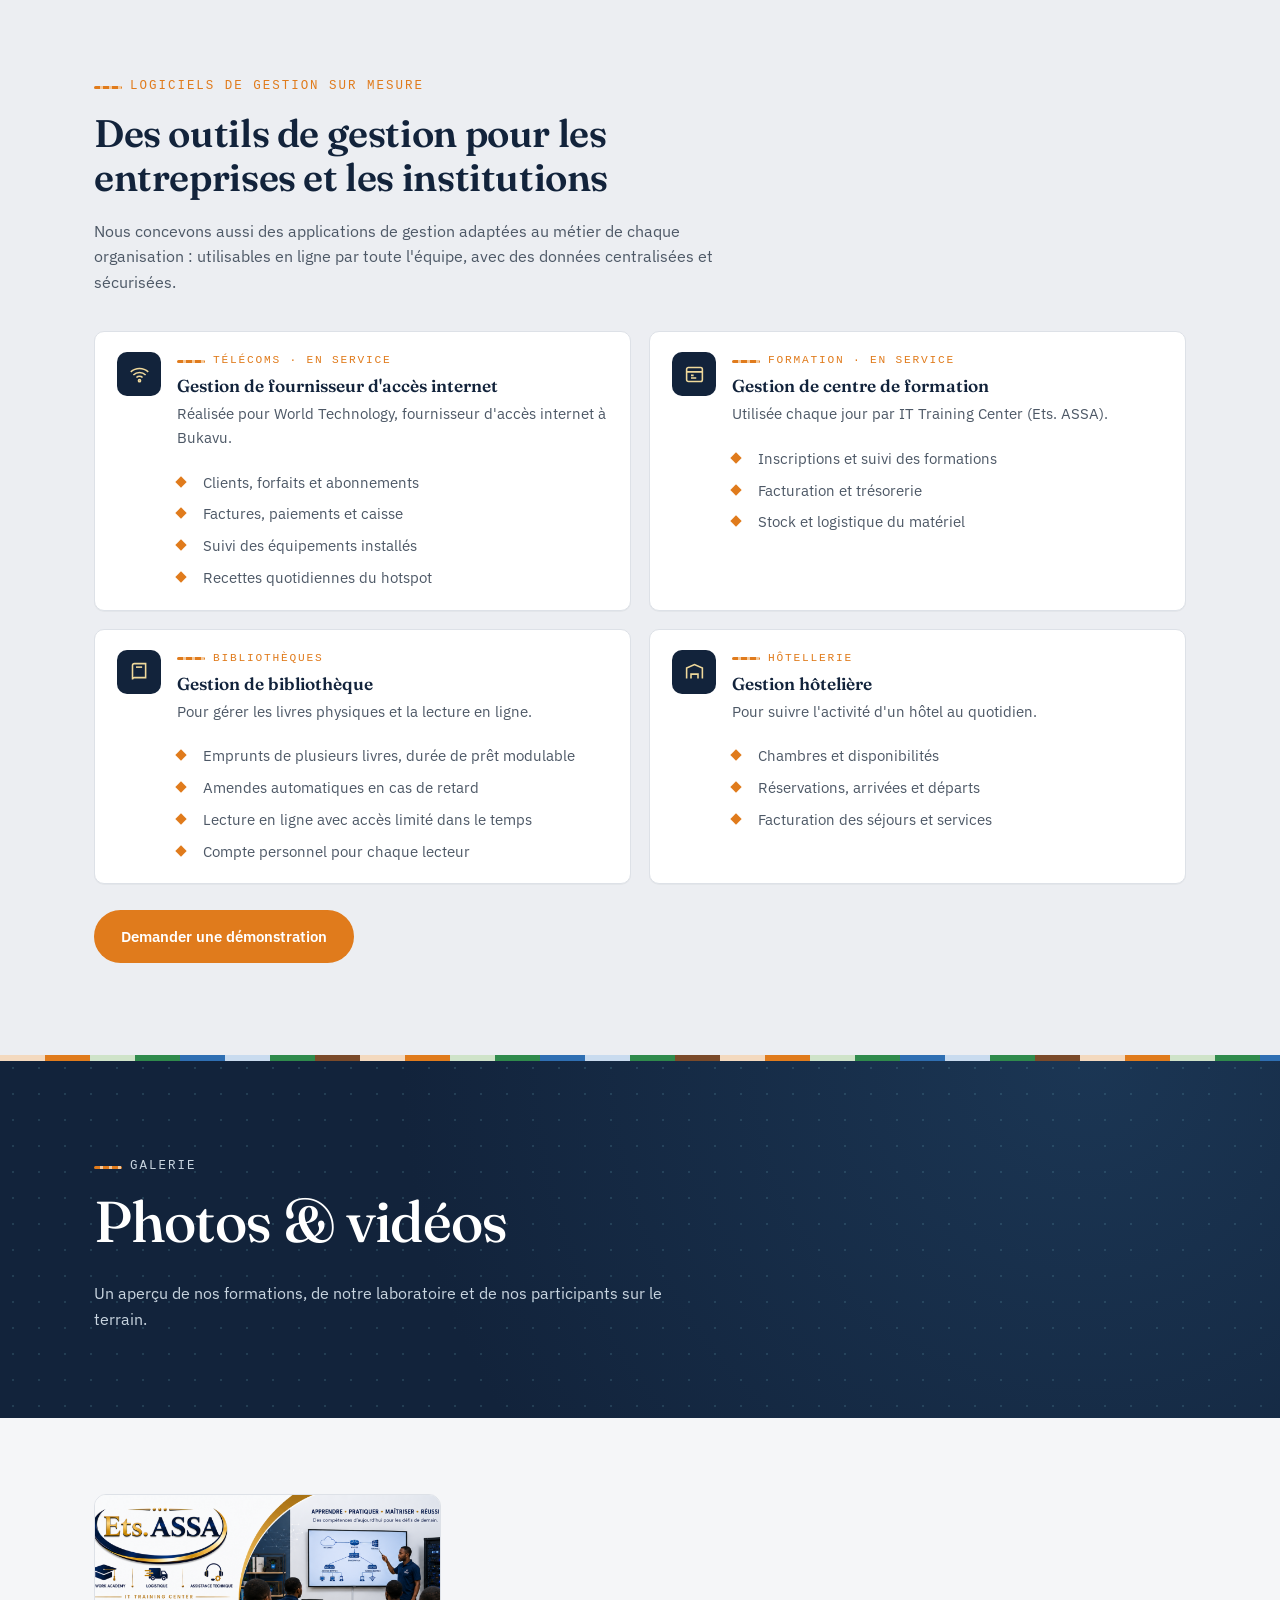
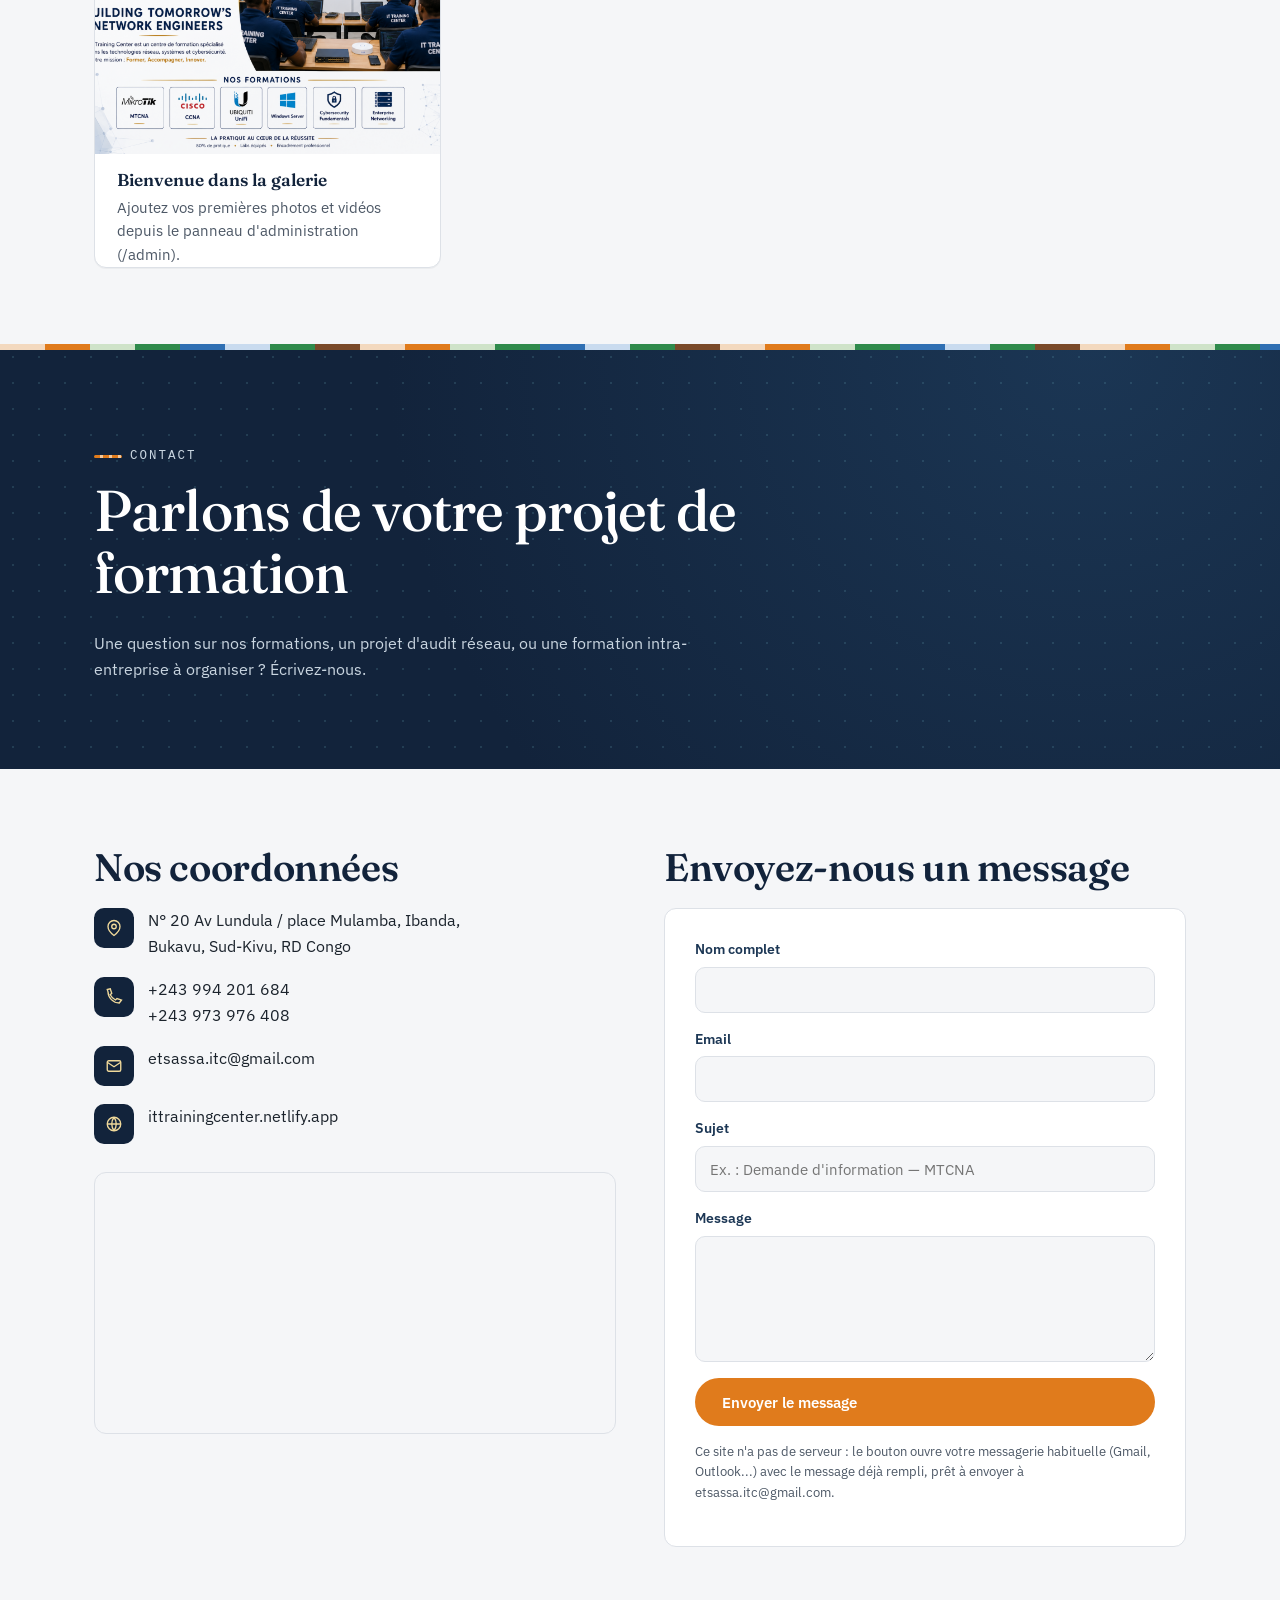
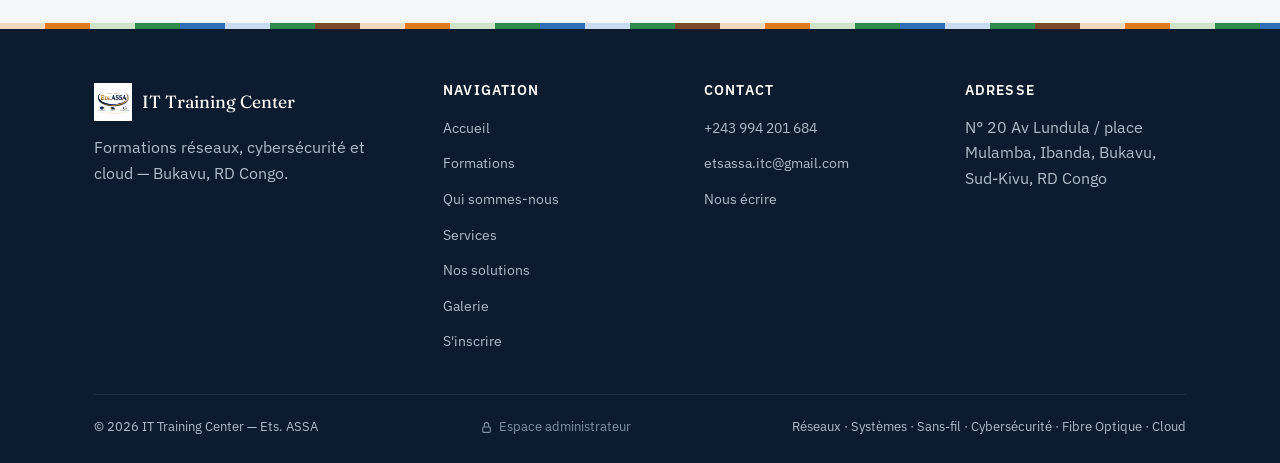
==== commit bd7cdce0: "Add files via upload" ====
--- a/index.html
+++ b/index.html
@@ -618,11 +618,12 @@
     <div class="container">
       <div class="grid grid-2">
 
-        <!-- Produit 1 : Kivucascade -->
+        <!-- Produit 1 : Sika (anciennement Kivucascade) — site : sika.cd -->
         <div class="card reveal" id="kivucascade">
           <div class="icon-circle"><svg viewBox="0 0 24 24" fill="none" stroke="currentColor" stroke-width="1.8"><path d="M3 9l2-5h14l2 5"/><path d="M4 9v11h16V9"/><path d="M3 9h18"/><path d="M9 20v-6h6v6"/></svg></div>
           <p class="eyebrow">Commerce · En ligne</p>
-          <h3>Kivucascade</h3>
+          <h3>Sika</h3>
+          <p style="margin-top:-4px;font-size:.9rem;opacity:.75;">Anciennement Kivucascade · sika.cd</p>
           <p>Le site de petites annonces de la RDC : vendez ce que vous avez, trouvez la bonne affaire près de chez vous. Gratuit pour tous pendant le lancement.</p>
           <ul class="diamond-list">
             <li>Annonces gratuites avec photos, prix en USD ou CDF</li>
@@ -631,7 +632,7 @@
             <li>Vendeurs vérifiés, avis et signalements pour la confiance</li>
             <li>En français et en anglais, installable comme une application</li>
           </ul>
-          <p style="margin-top:22px;"><a href="https://kivucascade.com" target="_blank" rel="noopener" class="btn btn-primary">Visiter kivucascade.com</a></p>
+          <p style="margin-top:22px;"><a href="https://sika.cd" target="_blank" rel="noopener" class="btn btn-primary">Visiter sika.cd</a></p>
         </div>
 
         <!-- Produit 2 : ASSA Smart School -->
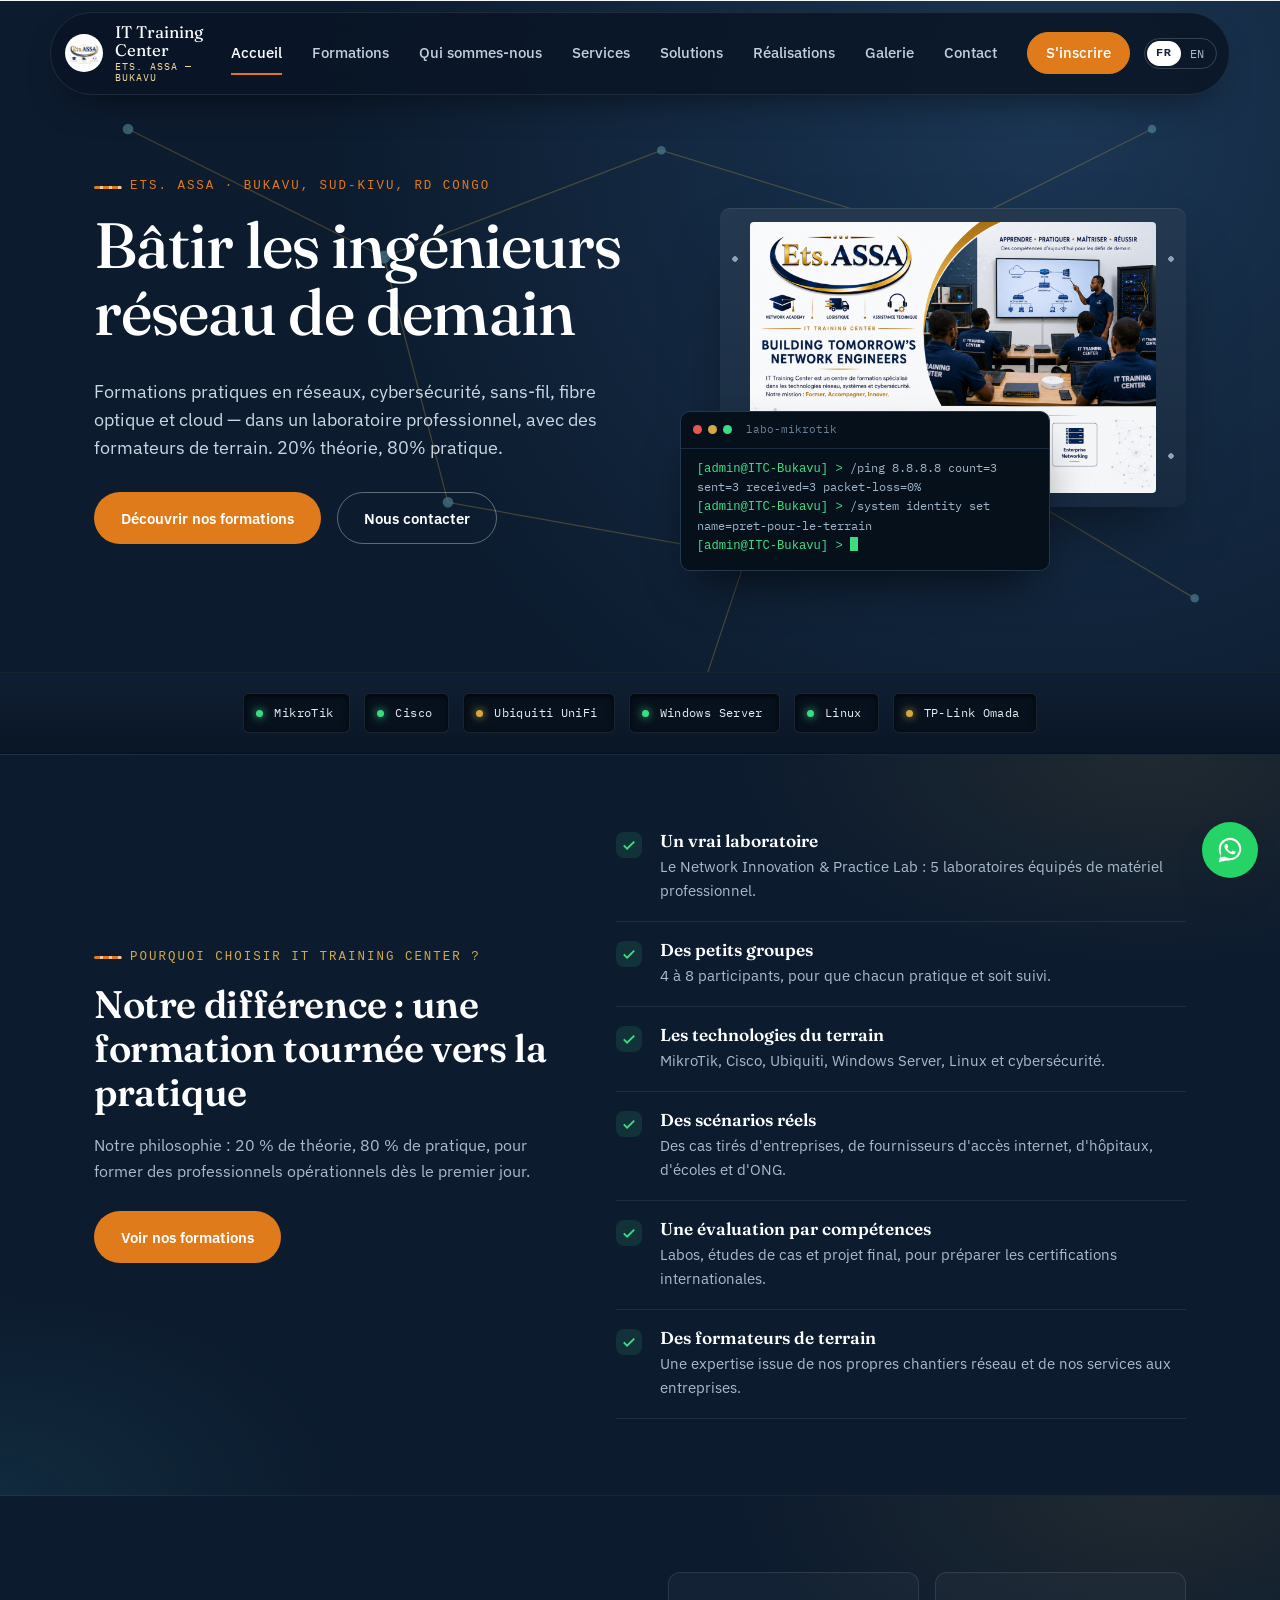
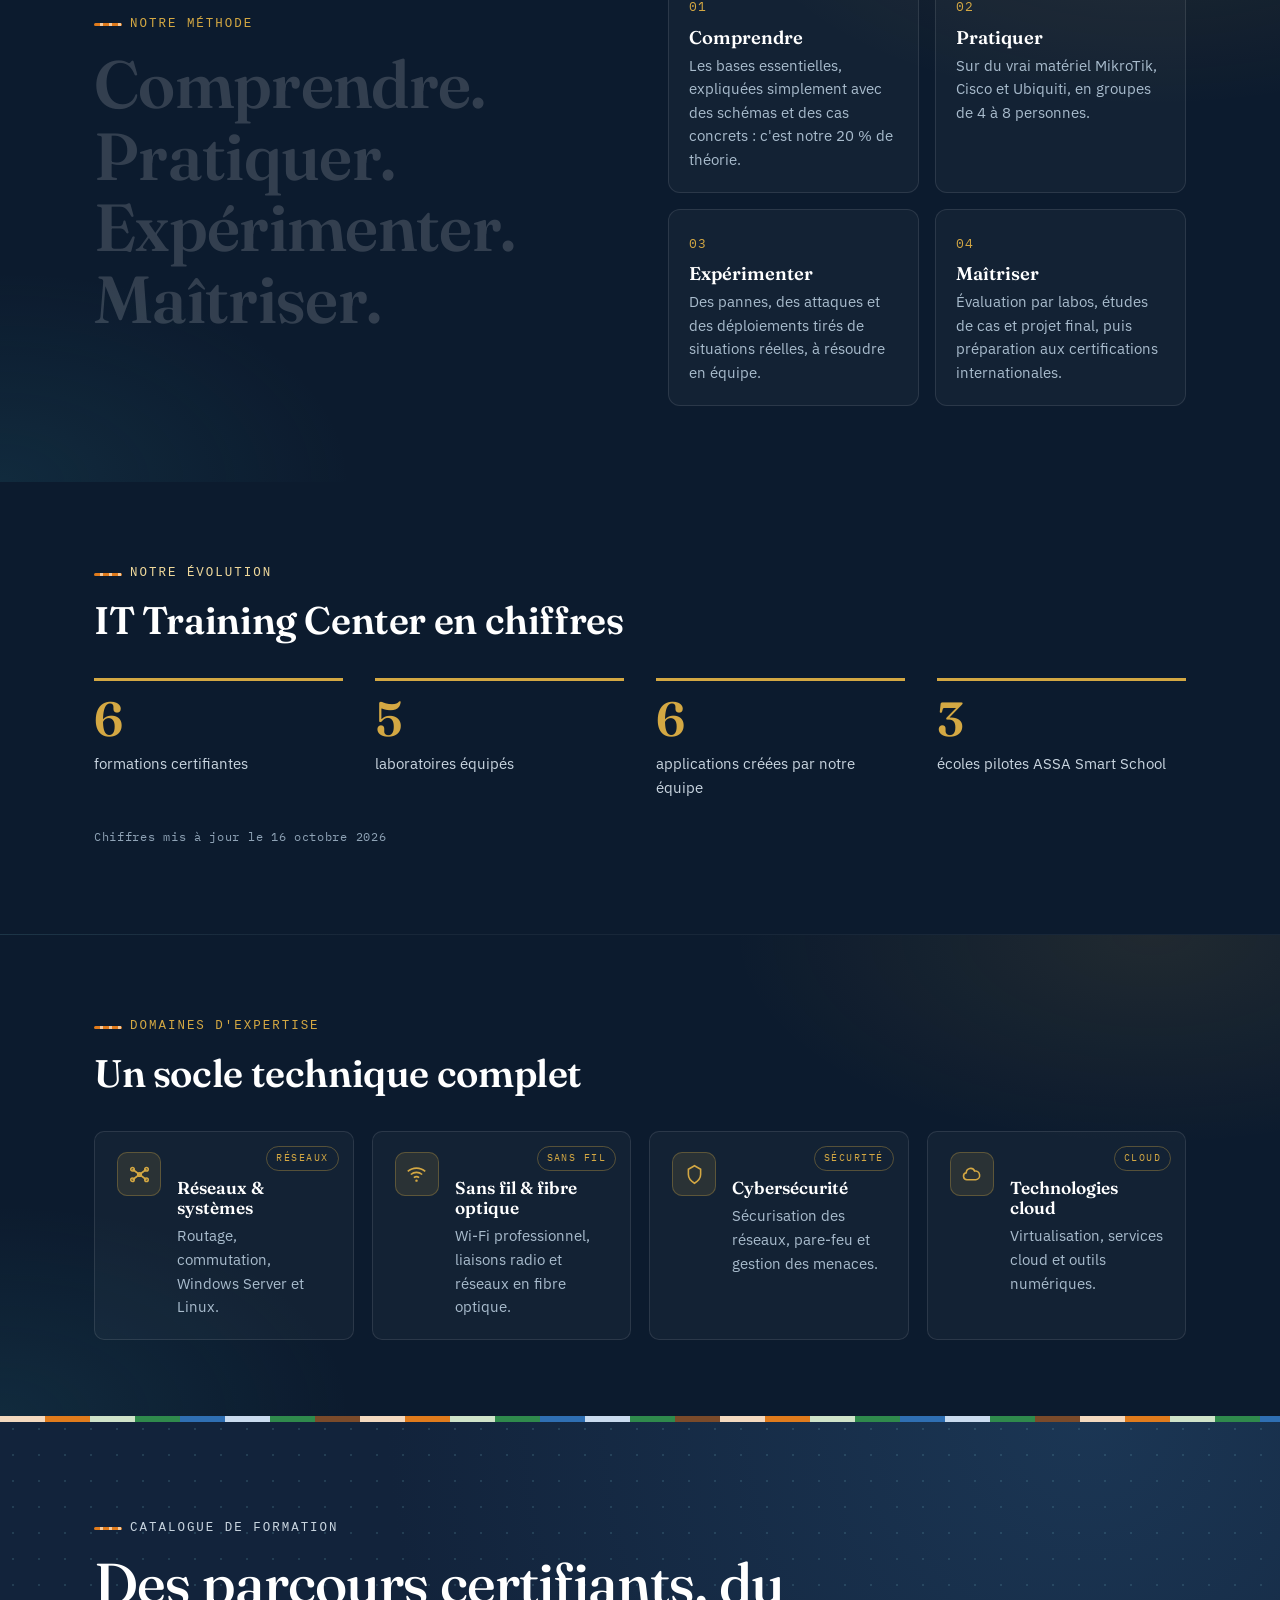
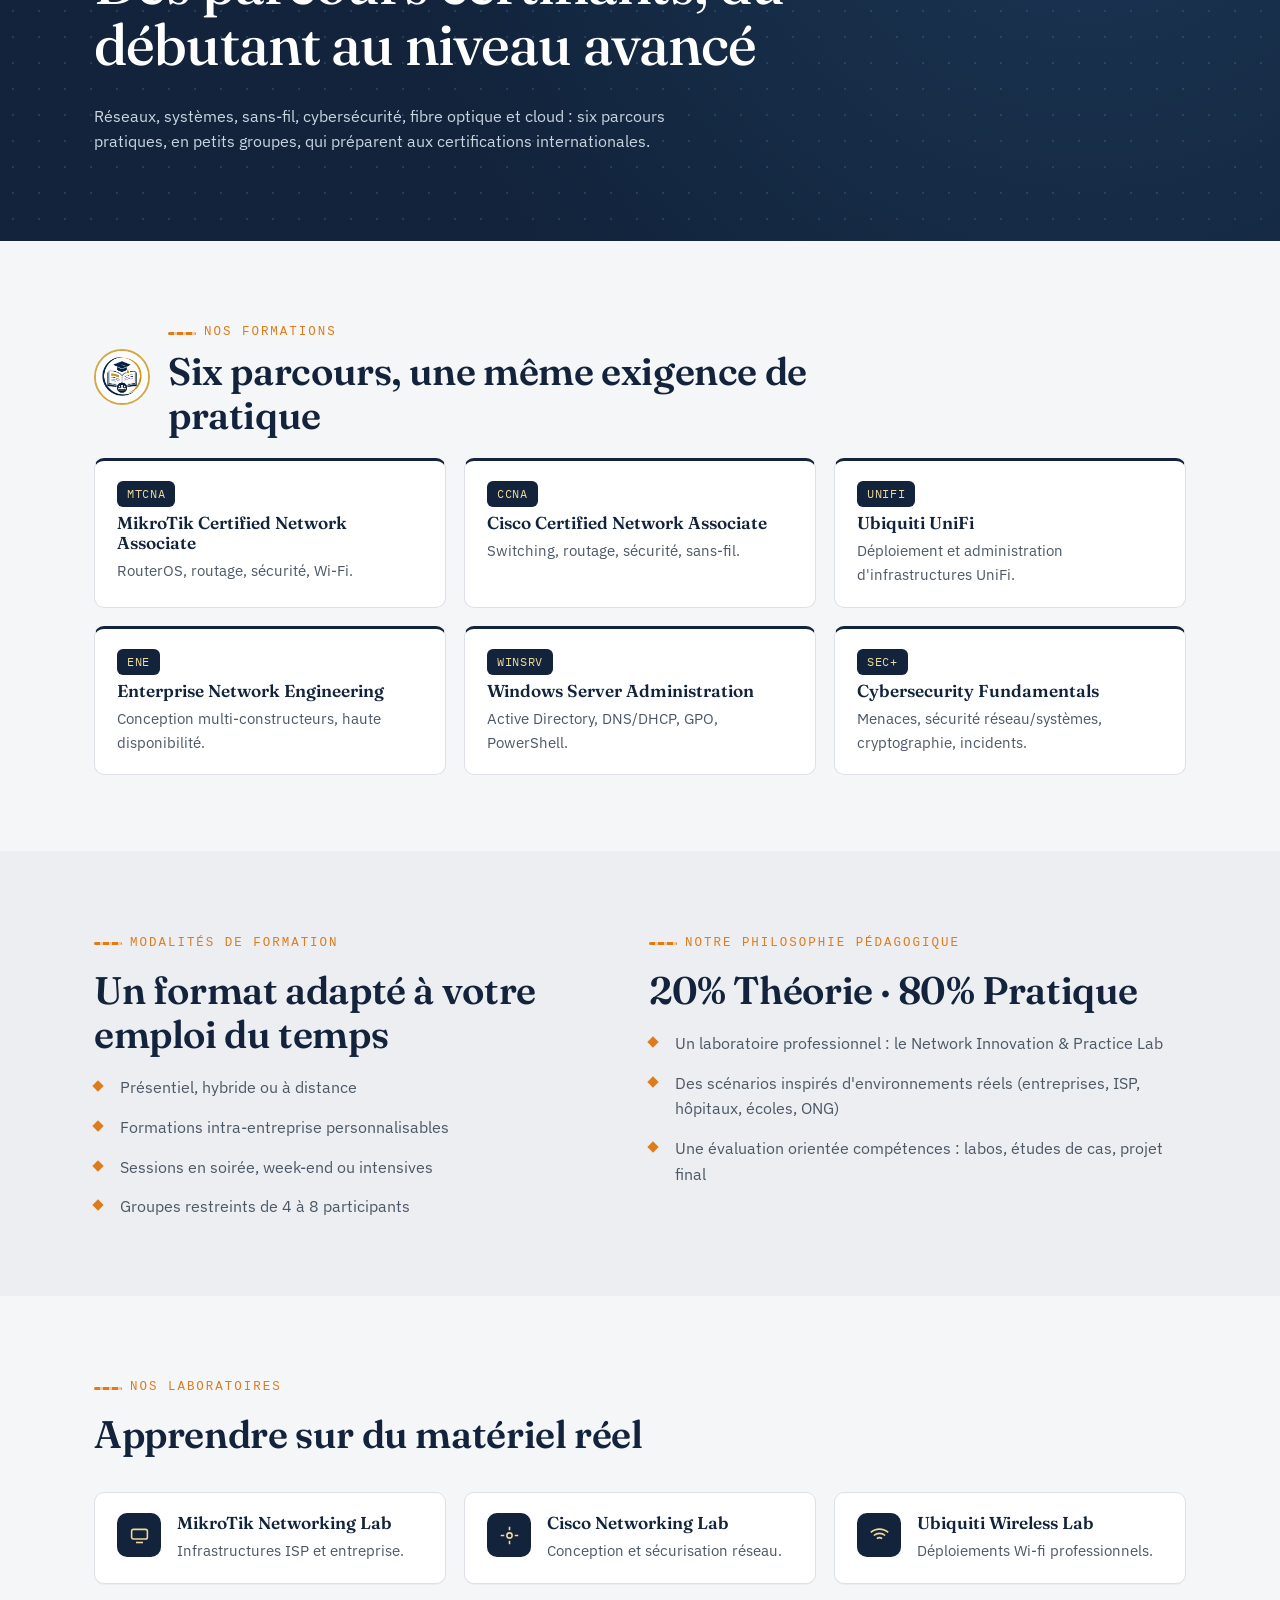
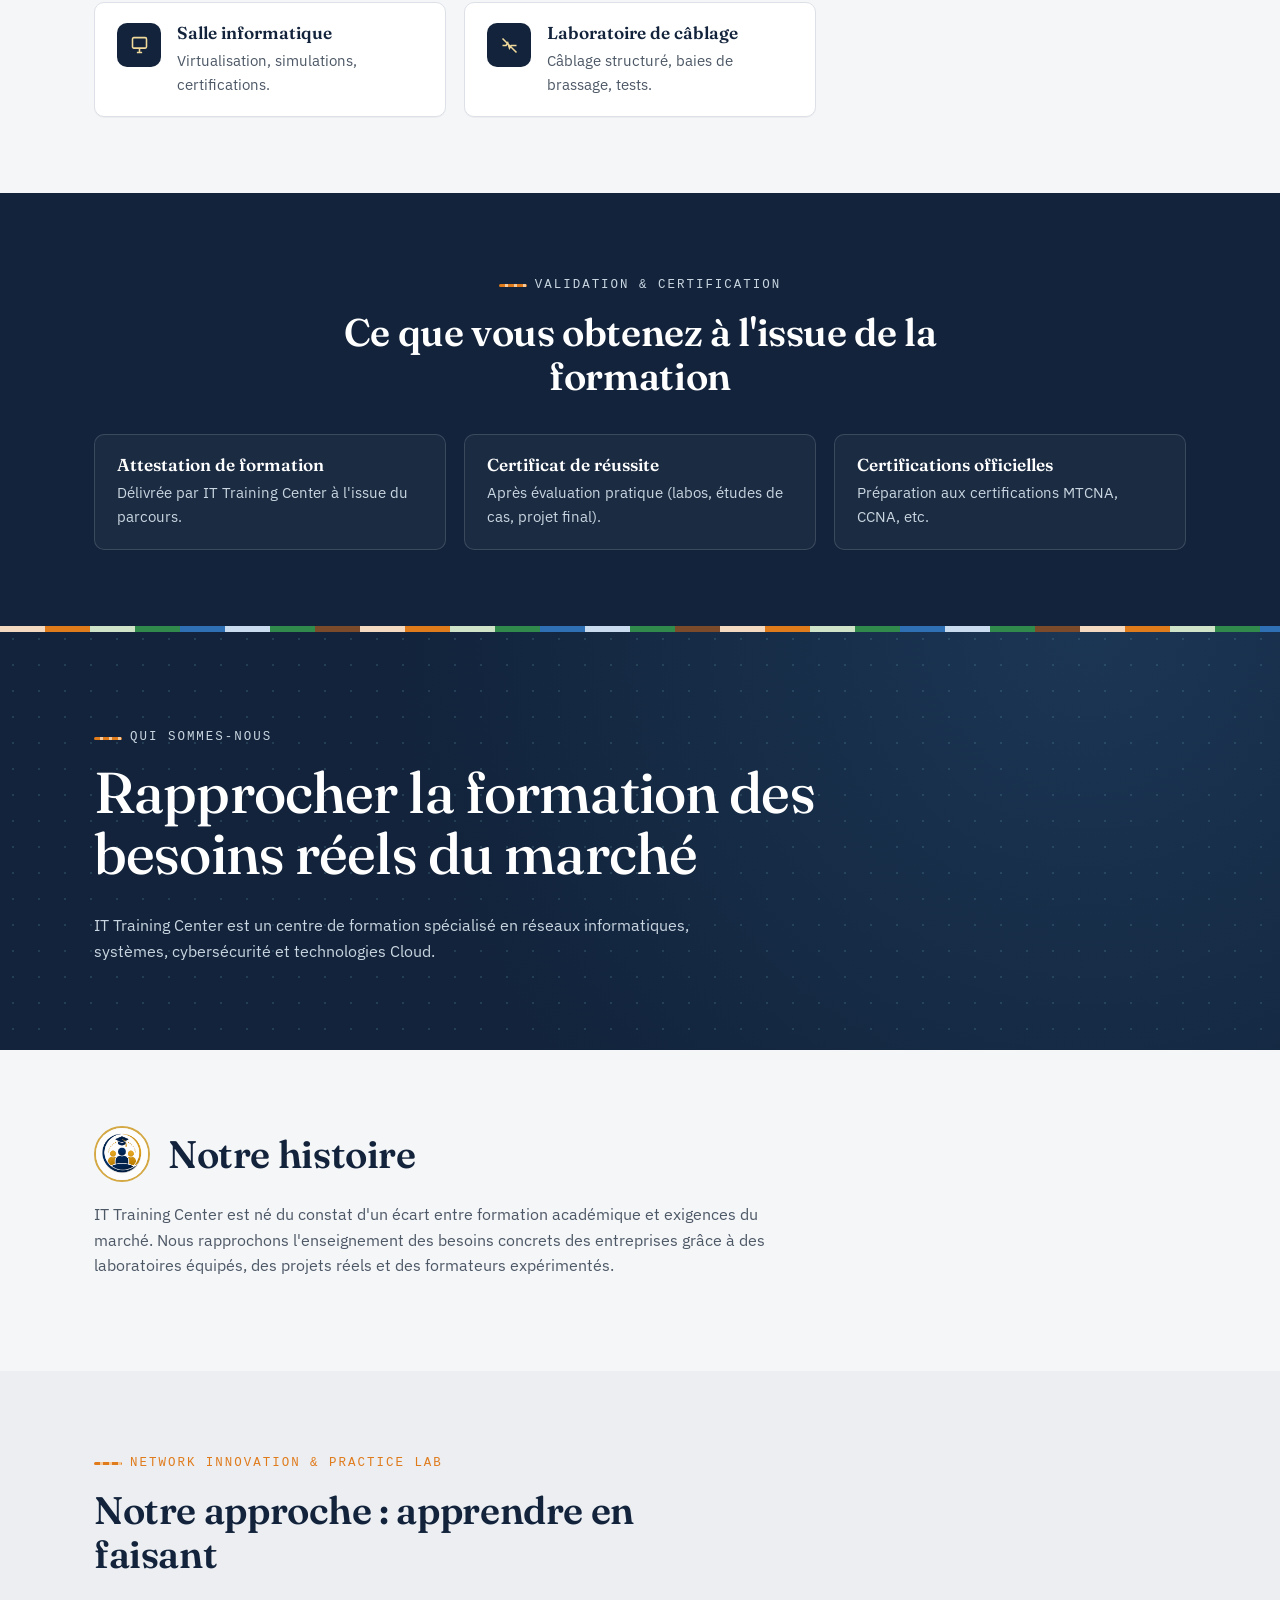
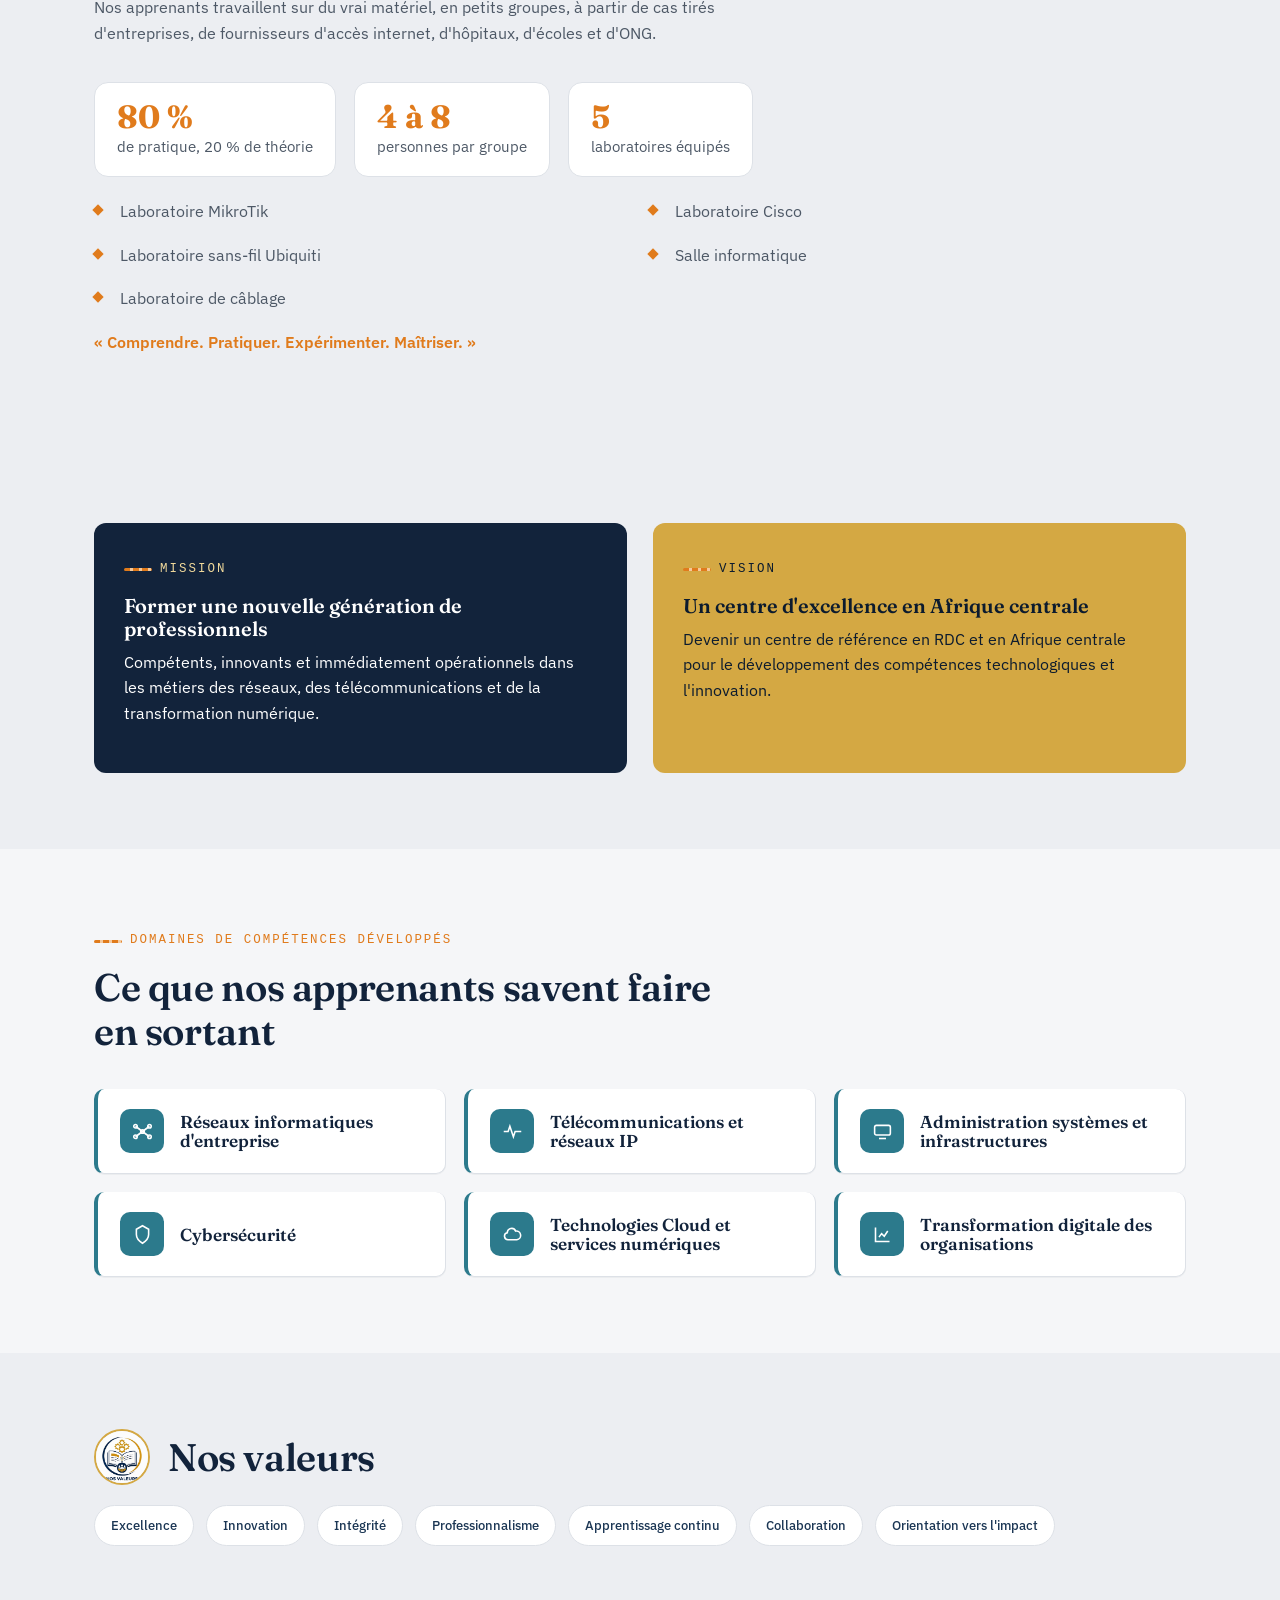
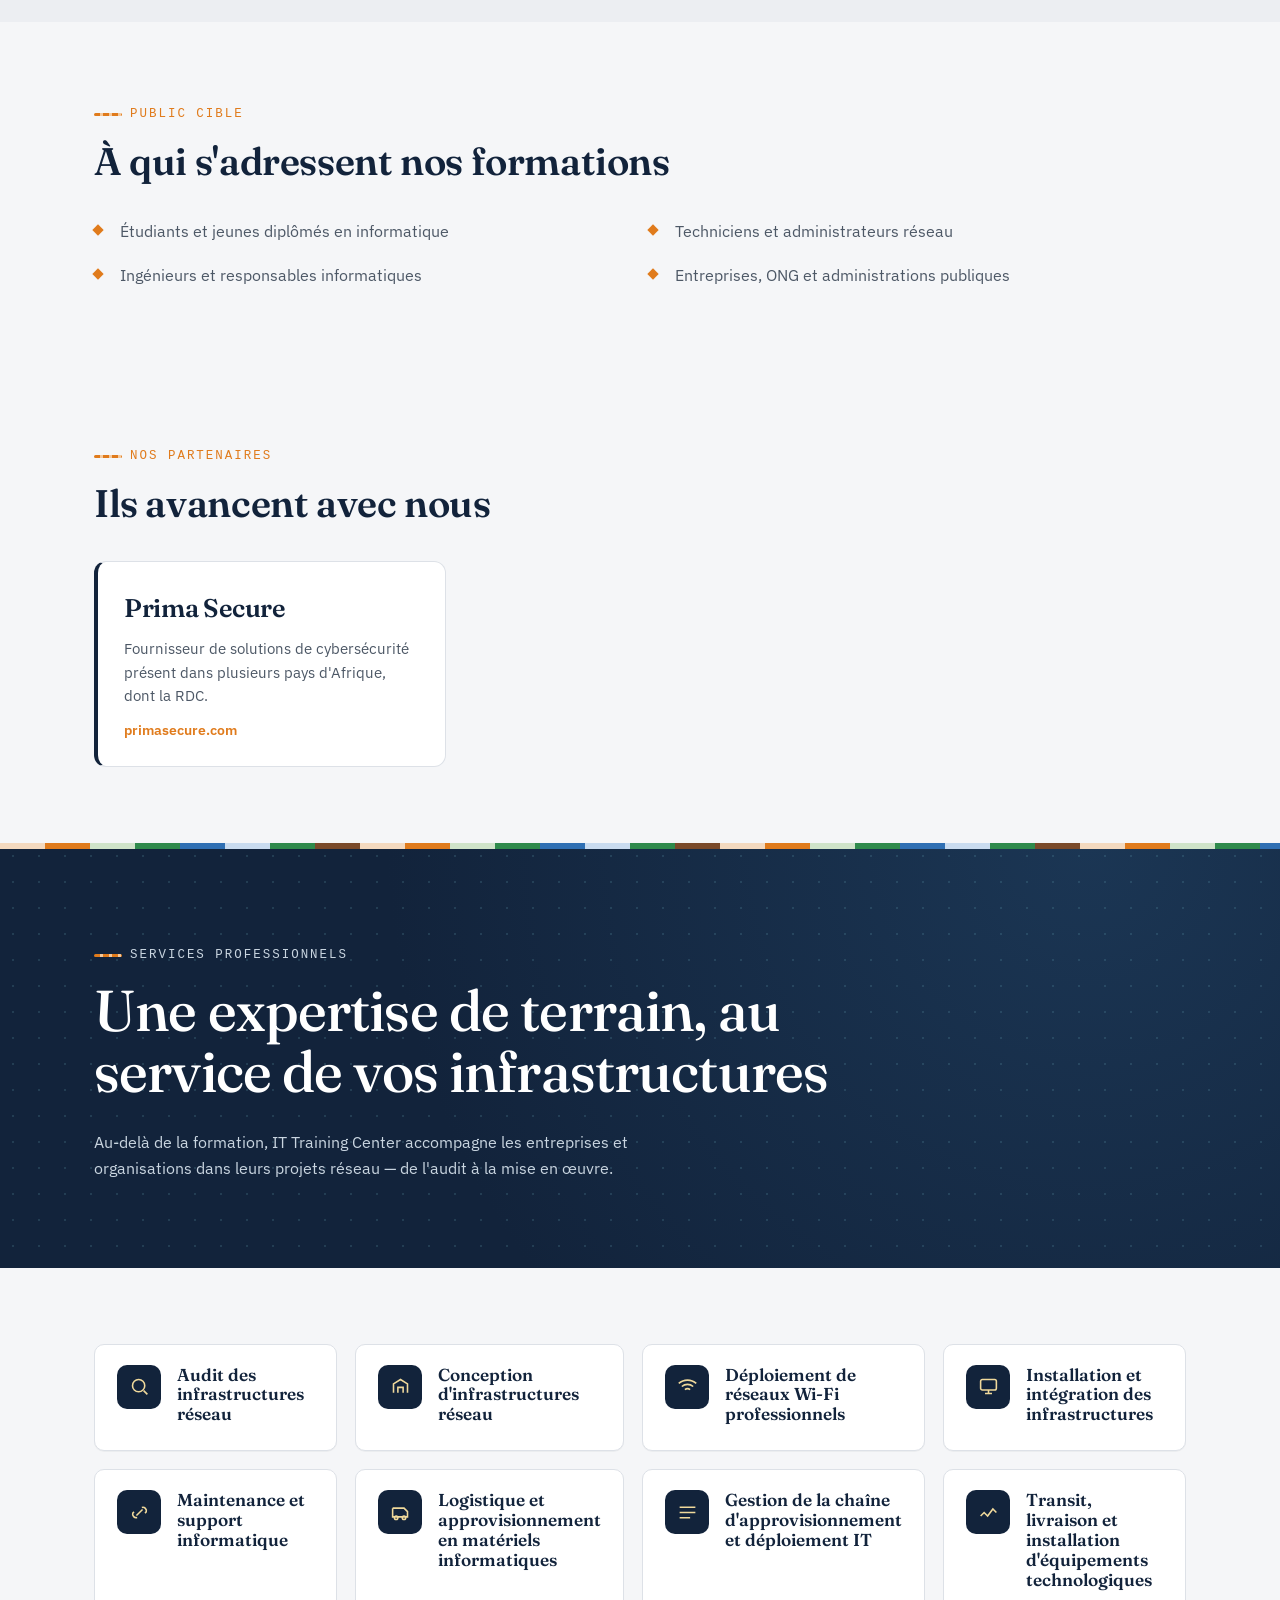
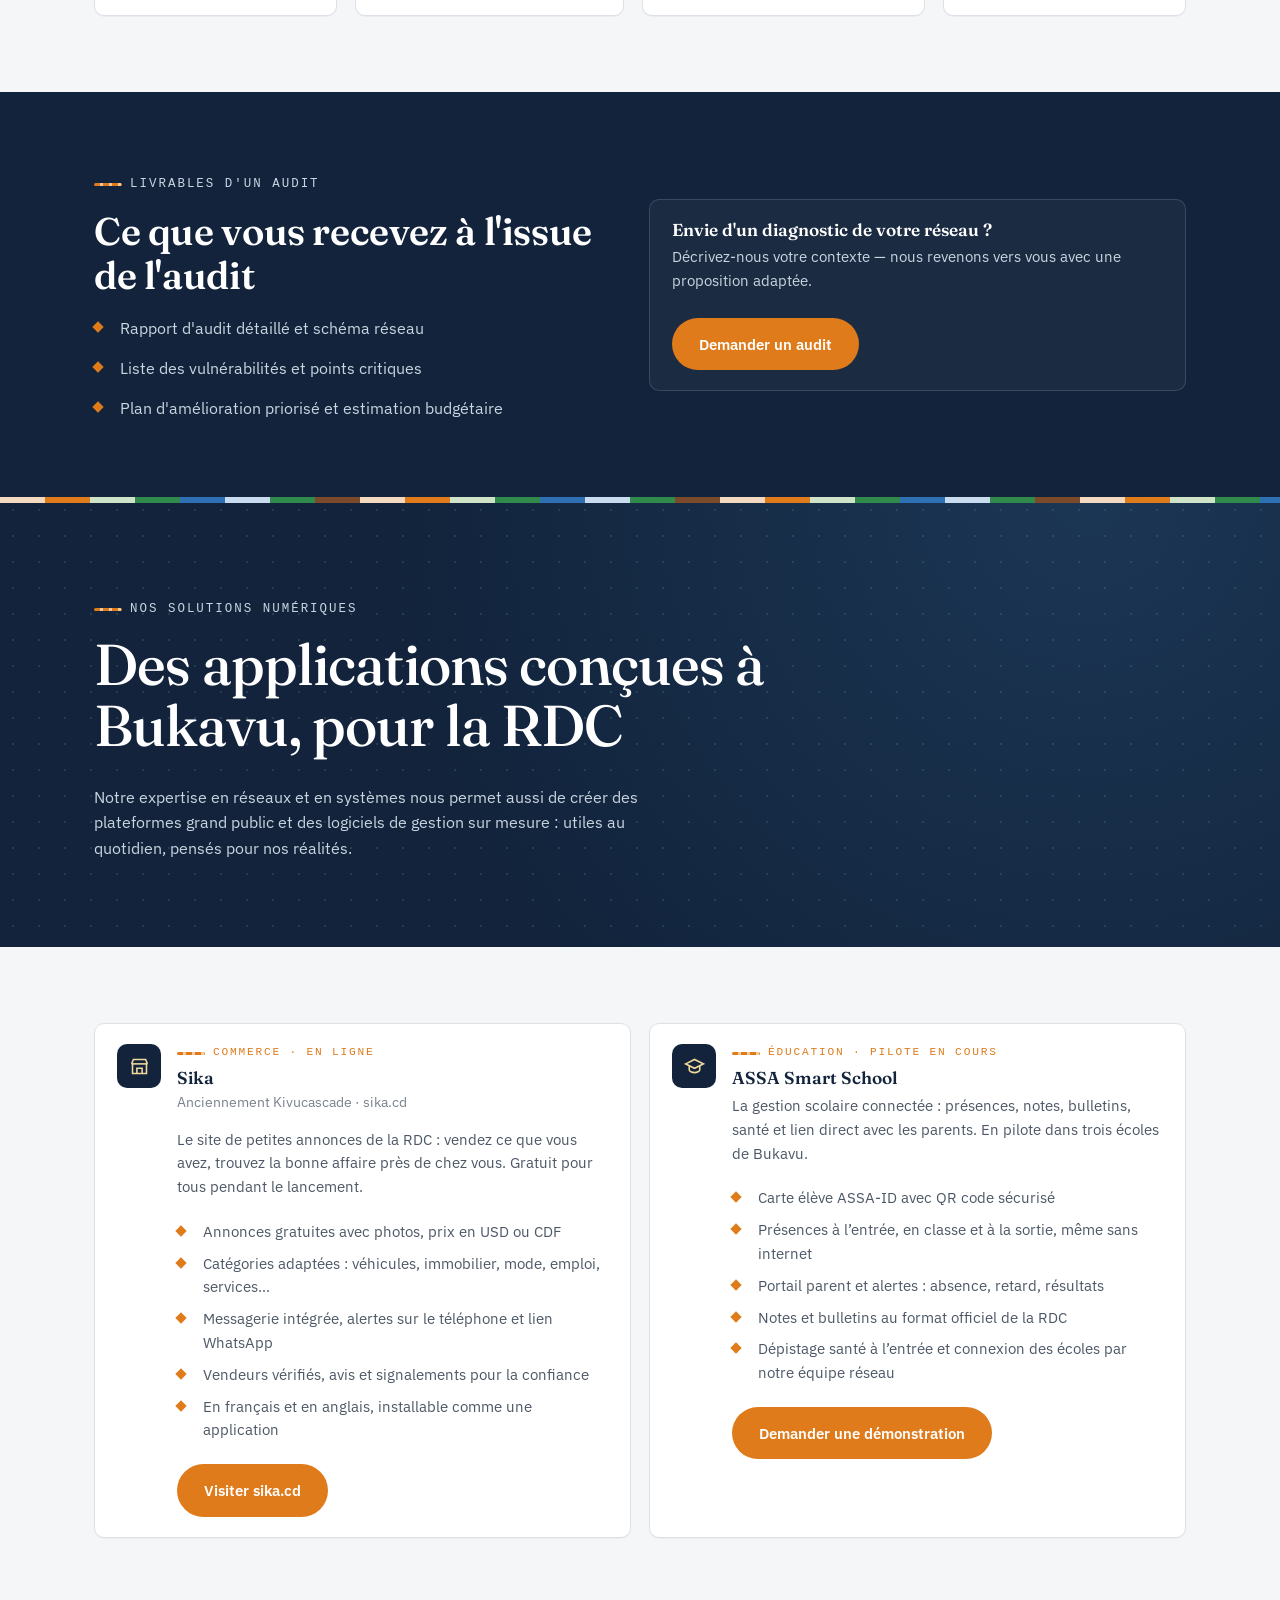
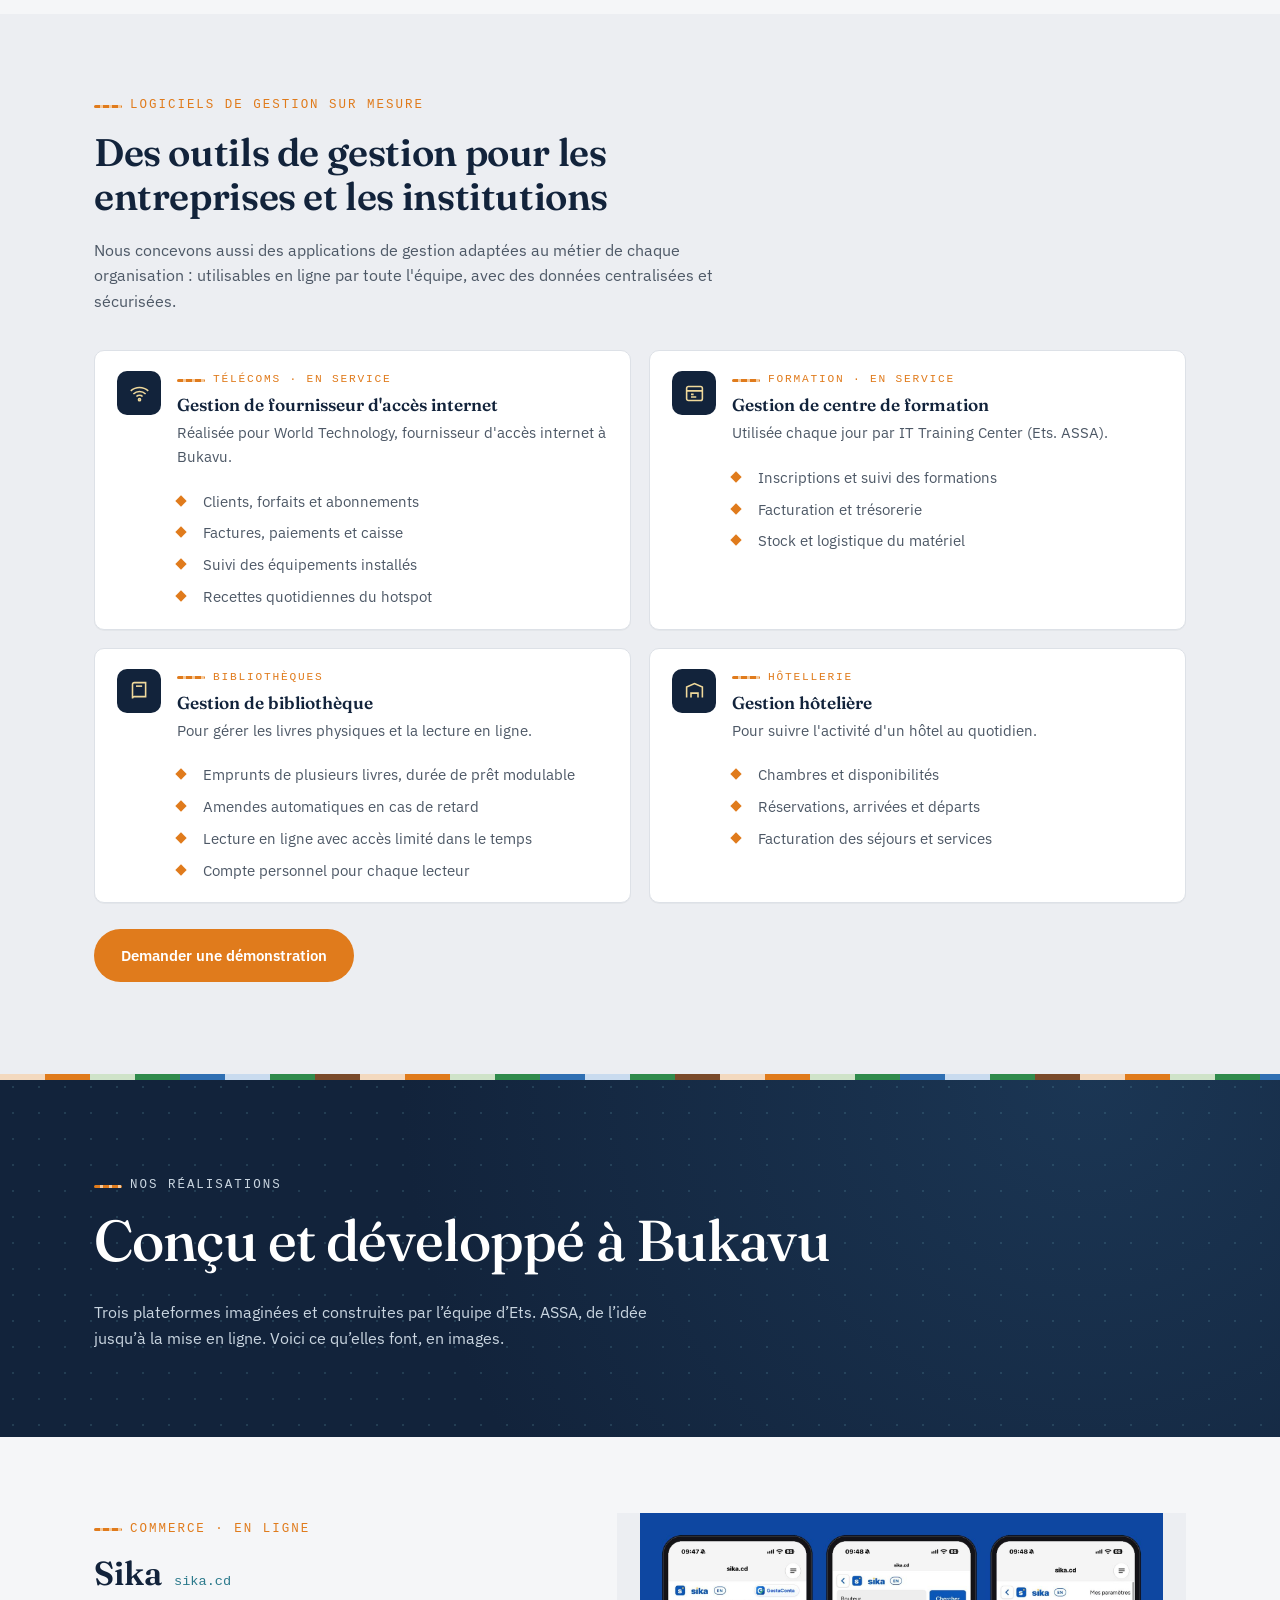
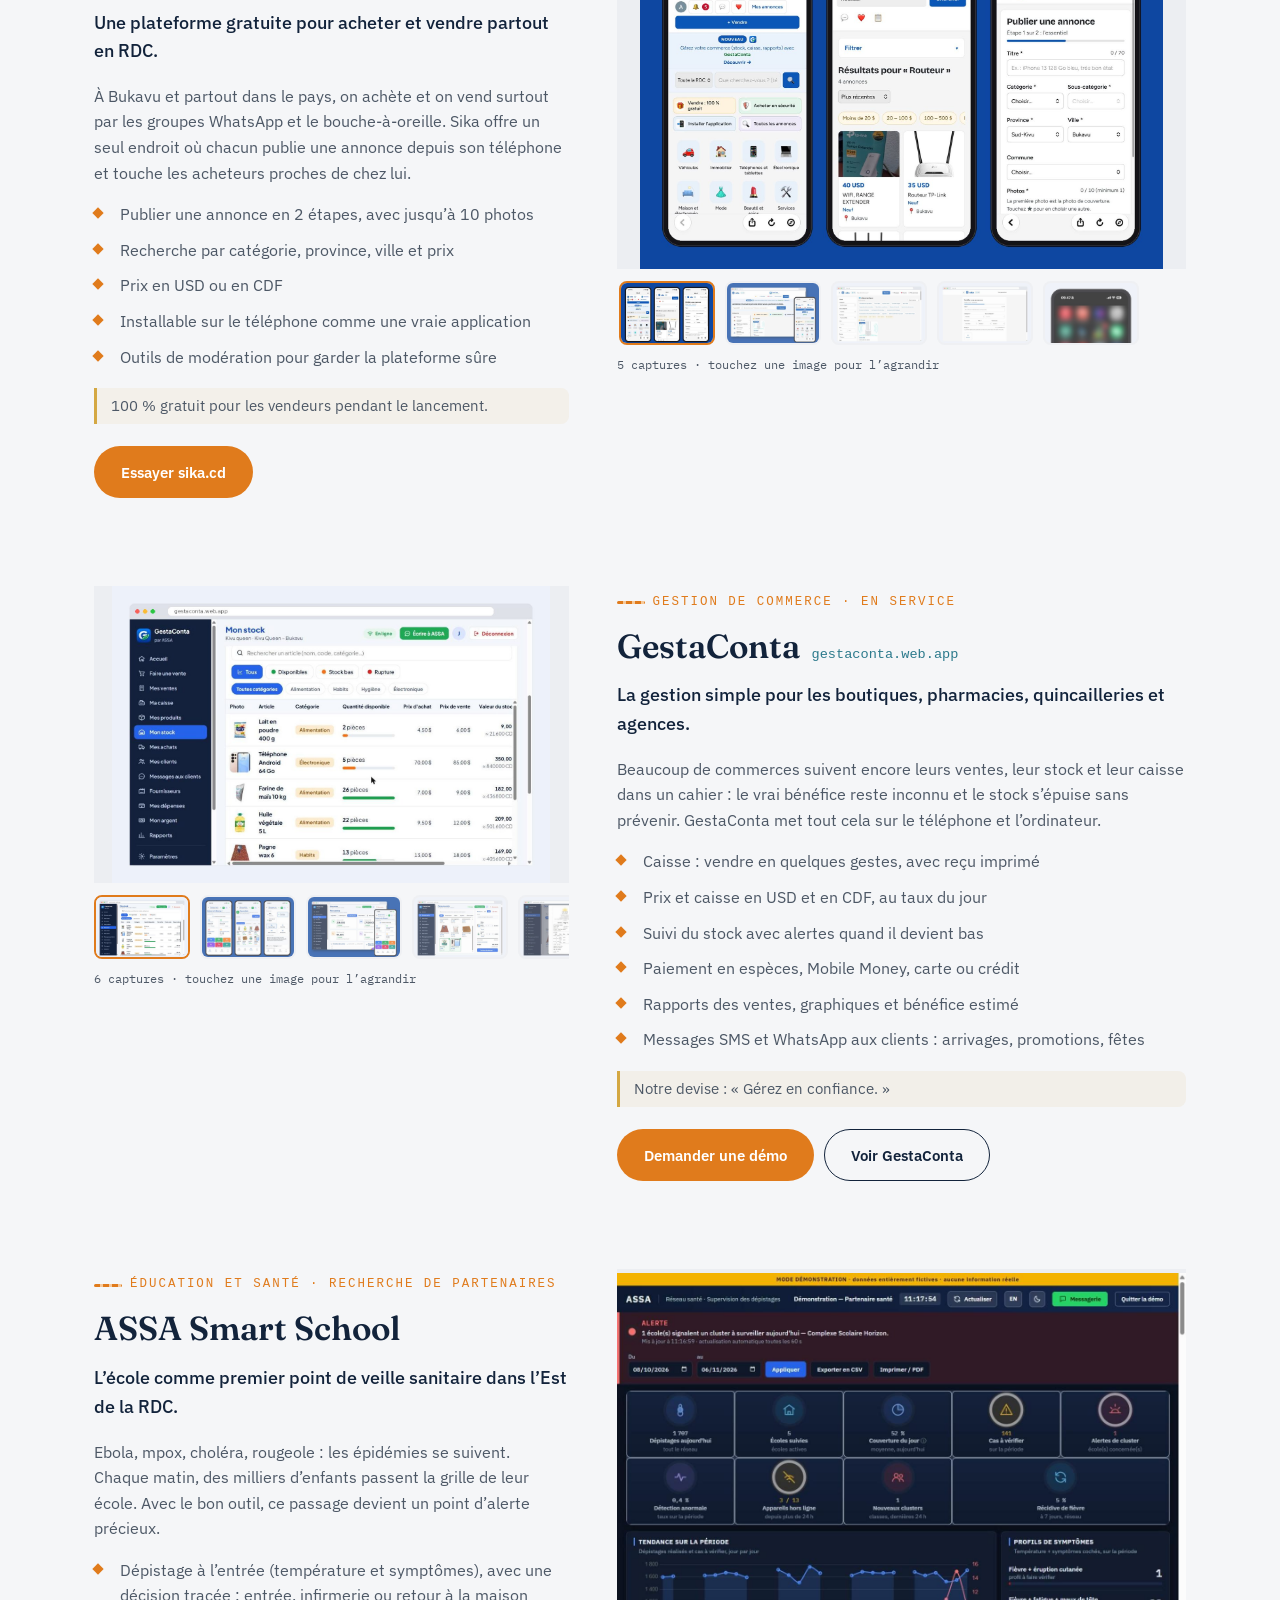
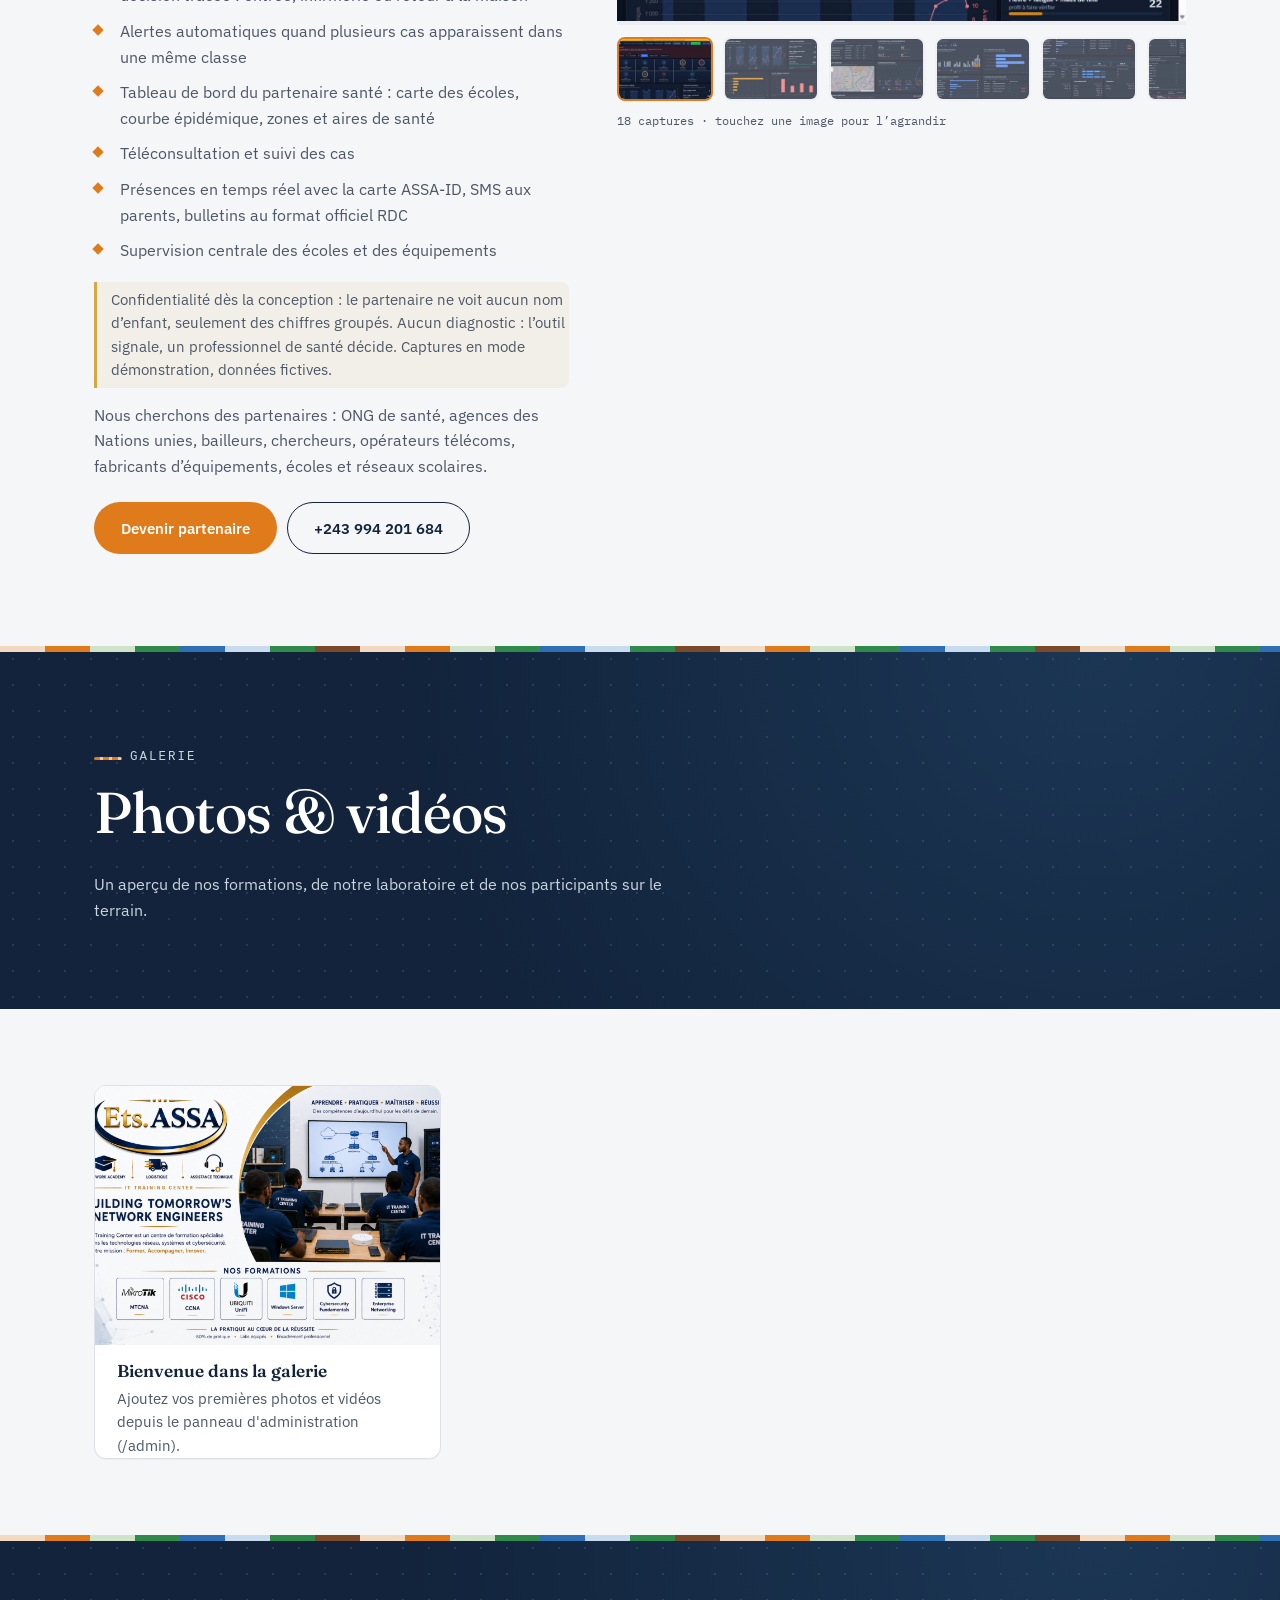
==== commit ee3a3893: "Add files via upload" ====
--- a/index.html
+++ b/index.html
@@ -26,6 +26,7 @@
       <a href="#apropos">Qui sommes-nous</a>
       <a href="#services">Services</a>
       <a href="#solutions">Solutions</a>
+      <a href="#realisations">Réalisations</a>
       <a href="#galerie">Galerie</a>
       <a href="#contact">Contact</a>
       <a href="inscription.html" class="btn btn-outline">S'inscrire</a>
@@ -720,6 +721,155 @@
 
 
 
+
+  <!-- ============================================================
+       PARTIE « NOS RÉALISATIONS » (ajoutée le 6 novembre 2026)
+       Trois applications d'Ets. ASSA, avec leurs captures d'écran.
+       Les images sont dans assets/realisations/<application>/ :
+         - nom.jpg       = grande image (vue agrandie)
+         - nom-mini.jpg  = petite image (miniature)
+       Pour ajouter une capture : copier une ligne <button …> dans
+       « realisation-miniatures » et changer le nom du fichier et le texte (alt).
+       L'agrandissement des photos est géré par js/realisations.js
+       ============================================================ -->
+  <section class="page-hero chapitre" id="realisations">
+    <div class="container">
+      <p class="eyebrow">Nos réalisations</p>
+      <h2 class="titre-chapitre">Conçu et développé à Bukavu</h2>
+      <p>Trois plateformes imaginées et construites par l’équipe d’Ets. ASSA, de l’idée jusqu’à la mise en ligne. Voici ce qu’elles font, en images.</p>
+    </div>
+  </section>
+
+  <section class="realisations">
+    <div class="container">
+
+      <!-- Réalisation 1 : Sika -->
+      <article class="realisation reveal" id="realisation-sika">
+        <div class="realisation-texte">
+          <p class="eyebrow">Commerce · En ligne</p>
+          <h3>Sika <span class="realisation-lien">sika.cd</span></h3>
+          <p class="realisation-intro">Une plateforme gratuite pour acheter et vendre partout en RDC.</p>
+          <p>À Bukavu et partout dans le pays, on achète et on vend surtout par les groupes WhatsApp et le bouche-à-oreille. Sika offre un seul endroit où chacun publie une annonce depuis son téléphone et touche les acheteurs proches de chez lui.</p>
+            <ul class="diamond-list">
+              <li>Publier une annonce en 2 étapes, avec jusqu’à 10 photos</li>
+              <li>Recherche par catégorie, province, ville et prix</li>
+              <li>Prix en USD ou en CDF</li>
+              <li>Installable sur le téléphone comme une vraie application</li>
+              <li>Outils de modération pour garder la plateforme sûre</li>
+            </ul>
+          <p class="realisation-note">100 % gratuit pour les vendeurs pendant le lancement.</p>
+          <p class="realisation-actions"><a href="https://sika.cd" target="_blank" rel="noopener" class="btn btn-primary">Essayer sika.cd</a></p>
+        </div>
+          <div class="realisation-media" data-galerie>
+            <button type="button" class="realisation-principale" data-index="0" aria-label="Agrandir la photo">
+              <img src="assets/realisations/sika/sika-01.jpg" alt="Sur téléphone : accueil, recherche et publication" loading="lazy" width="1600" height="980">
+            </button>
+            <div class="realisation-miniatures">
+              <button type="button" data-index="0" data-grand="assets/realisations/sika/sika-01.jpg"><img src="assets/realisations/sika/sika-01-mini.jpg" alt="Sur téléphone : accueil, recherche et publication" loading="lazy"></button>
+              <button type="button" data-index="1" data-grand="assets/realisations/sika/sika-02.jpg"><img src="assets/realisations/sika/sika-02-mini.jpg" alt="Sur ordinateur et sur téléphone" loading="lazy"></button>
+              <button type="button" data-index="2" data-grand="assets/realisations/sika/sika-03.jpg"><img src="assets/realisations/sika/sika-03-mini.jpg" alt="Recherche par catégorie, ville et prix" loading="lazy"></button>
+              <button type="button" data-index="3" data-grand="assets/realisations/sika/sika-04.jpg"><img src="assets/realisations/sika/sika-04-mini.jpg" alt="Publier une annonce en 2 étapes" loading="lazy"></button>
+              <button type="button" data-index="4" data-grand="assets/realisations/sika/sika-05.jpg"><img src="assets/realisations/sika/sika-05-mini.jpg" alt="Installée comme une application sur le téléphone" loading="lazy"></button>
+            </div>
+            <p class="realisation-compteur">5 captures · touchez une image pour l’agrandir</p>
+          </div>
+      </article>
+
+      <!-- Réalisation 2 : GestaConta -->
+      <article class="realisation inverse reveal" id="realisation-gestaconta">
+        <div class="realisation-texte">
+          <p class="eyebrow">Gestion de commerce · En service</p>
+          <h3>GestaConta <span class="realisation-lien">gestaconta.web.app</span></h3>
+          <p class="realisation-intro">La gestion simple pour les boutiques, pharmacies, quincailleries et agences.</p>
+          <p>Beaucoup de commerces suivent encore leurs ventes, leur stock et leur caisse dans un cahier : le vrai bénéfice reste inconnu et le stock s’épuise sans prévenir. GestaConta met tout cela sur le téléphone et l’ordinateur.</p>
+            <ul class="diamond-list">
+              <li>Caisse : vendre en quelques gestes, avec reçu imprimé</li>
+              <li>Prix et caisse en USD et en CDF, au taux du jour</li>
+              <li>Suivi du stock avec alertes quand il devient bas</li>
+              <li>Paiement en espèces, Mobile Money, carte ou crédit</li>
+              <li>Rapports des ventes, graphiques et bénéfice estimé</li>
+              <li>Messages SMS et WhatsApp aux clients : arrivages, promotions, fêtes</li>
+            </ul>
+          <p class="realisation-note">Notre devise : « Gérez en confiance. »</p>
+          <p class="realisation-actions"><a href="https://wa.me/243994201684?text=Bonjour%2C%20je%20souhaite%20une%20d%C3%A9monstration%20de%20GestaConta." target="_blank" rel="noopener" class="btn btn-primary">Demander une démo</a> <a href="https://gestaconta.web.app" target="_blank" rel="noopener" class="btn btn-outline">Voir GestaConta</a></p>
+        </div>
+          <div class="realisation-media" data-galerie>
+            <button type="button" class="realisation-principale" data-index="0" aria-label="Agrandir la photo">
+              <img src="assets/realisations/gestaconta/gestaconta-01.jpg" alt="Suivi du stock, avec alertes de rupture" loading="lazy" width="1600" height="980">
+            </button>
+            <div class="realisation-miniatures">
+              <button type="button" data-index="0" data-grand="assets/realisations/gestaconta/gestaconta-01.jpg"><img src="assets/realisations/gestaconta/gestaconta-01-mini.jpg" alt="Suivi du stock, avec alertes de rupture" loading="lazy"></button>
+              <button type="button" data-index="1" data-grand="assets/realisations/gestaconta/gestaconta-02.jpg"><img src="assets/realisations/gestaconta/gestaconta-02-mini.jpg" alt="Sur téléphone : ventes, produits et messages" loading="lazy"></button>
+              <button type="button" data-index="2" data-grand="assets/realisations/gestaconta/gestaconta-03.jpg"><img src="assets/realisations/gestaconta/gestaconta-03-mini.jpg" alt="Tableau des ventes en USD et en CDF" loading="lazy"></button>
+              <button type="button" data-index="3" data-grand="assets/realisations/gestaconta/gestaconta-04.jpg"><img src="assets/realisations/gestaconta/gestaconta-04-mini.jpg" alt="Faire une vente en quelques gestes" loading="lazy"></button>
+              <button type="button" data-index="4" data-grand="assets/realisations/gestaconta/gestaconta-05.jpg"><img src="assets/realisations/gestaconta/gestaconta-05-mini.jpg" alt="Reçu imprimé pour le client" loading="lazy"></button>
+              <button type="button" data-index="5" data-grand="assets/realisations/gestaconta/gestaconta-06.jpg"><img src="assets/realisations/gestaconta/gestaconta-06-mini.jpg" alt="Rapports et répartition des paiements" loading="lazy"></button>
+            </div>
+            <p class="realisation-compteur">6 captures · touchez une image pour l’agrandir</p>
+          </div>
+      </article>
+
+      <!-- Réalisation 3 : ASSA Smart School -->
+      <article class="realisation reveal" id="realisation-assa-smart-school">
+        <div class="realisation-texte">
+          <p class="eyebrow">Éducation et santé · Recherche de partenaires</p>
+          <h3>ASSA Smart School</h3>
+          <p class="realisation-intro">L’école comme premier point de veille sanitaire dans l’Est de la RDC.</p>
+          <p>Ebola, mpox, choléra, rougeole : les épidémies se suivent. Chaque matin, des milliers d’enfants passent la grille de leur école. Avec le bon outil, ce passage devient un point d’alerte précieux.</p>
+            <ul class="diamond-list">
+              <li>Dépistage à l’entrée (température et symptômes), avec une décision tracée : entrée, infirmerie ou retour à la maison</li>
+              <li>Alertes automatiques quand plusieurs cas apparaissent dans une même classe</li>
+              <li>Tableau de bord du partenaire santé : carte des écoles, courbe épidémique, zones et aires de santé</li>
+              <li>Téléconsultation et suivi des cas</li>
+              <li>Présences en temps réel avec la carte ASSA-ID, SMS aux parents, bulletins au format officiel RDC</li>
+              <li>Supervision centrale des écoles et des équipements</li>
+            </ul>
+          <p class="realisation-note">Confidentialité dès la conception : le partenaire ne voit aucun nom d’enfant, seulement des chiffres groupés. Aucun diagnostic : l’outil signale, un professionnel de santé décide. Captures en mode démonstration, données fictives.</p>
+          <p>Nous cherchons des partenaires : ONG de santé, agences des Nations unies, bailleurs, chercheurs, opérateurs télécoms, fabricants d’équipements, écoles et réseaux scolaires.</p>
+          <p class="realisation-actions"><a href="mailto:etsassa.itc@gmail.com?subject=Partenariat%20ASSA%20Smart%20School" class="btn btn-primary">Devenir partenaire</a> <a href="https://wa.me/243994201684?text=Bonjour%2C%20je%20souhaite%20en%20savoir%20plus%20sur%20ASSA%20Smart%20School." target="_blank" rel="noopener" class="btn btn-outline">+243 994 201 684</a></p>
+        </div>
+          <div class="realisation-media" data-galerie>
+            <button type="button" class="realisation-principale" data-index="0" aria-label="Agrandir la photo">
+              <img src="assets/realisations/assa-smart-school/sante-01-vue-reseau.jpg" alt="Partenaire santé : vue du réseau d’écoles" loading="lazy" width="1600" height="980">
+            </button>
+            <div class="realisation-miniatures">
+              <button type="button" data-index="0" data-grand="assets/realisations/assa-smart-school/sante-01-vue-reseau.jpg"><img src="assets/realisations/assa-smart-school/sante-01-vue-reseau-mini.jpg" alt="Partenaire santé : vue du réseau d’écoles" loading="lazy"></button>
+              <button type="button" data-index="1" data-grand="assets/realisations/assa-smart-school/sante-02-tendances-symptomes.jpg"><img src="assets/realisations/assa-smart-school/sante-02-tendances-symptomes-mini.jpg" alt="Partenaire santé : tendances des symptômes" loading="lazy"></button>
+              <button type="button" data-index="2" data-grand="assets/realisations/assa-smart-school/sante-03-carte-comparaison.jpg"><img src="assets/realisations/assa-smart-school/sante-03-carte-comparaison-mini.jpg" alt="Partenaire santé : carte et comparaison des écoles" loading="lazy"></button>
+              <button type="button" data-index="3" data-grand="assets/realisations/assa-smart-school/sante-04-courbe-epidemique.jpg"><img src="assets/realisations/assa-smart-school/sante-04-courbe-epidemique-mini.jpg" alt="Partenaire santé : courbe épidémique" loading="lazy"></button>
+              <button type="button" data-index="4" data-grand="assets/realisations/assa-smart-school/sante-05-reponse-alertes.jpg"><img src="assets/realisations/assa-smart-school/sante-05-reponse-alertes-mini.jpg" alt="Partenaire santé : réponse aux alertes" loading="lazy"></button>
+              <button type="button" data-index="5" data-grand="assets/realisations/assa-smart-school/sante-06-zones-de-sante.jpg"><img src="assets/realisations/assa-smart-school/sante-06-zones-de-sante-mini.jpg" alt="Partenaire santé : zones et aires de santé" loading="lazy"></button>
+              <button type="button" data-index="6" data-grand="assets/realisations/assa-smart-school/sante-07-detail-par-ecole.jpg"><img src="assets/realisations/assa-smart-school/sante-07-detail-par-ecole-mini.jpg" alt="Partenaire santé : détail par école" loading="lazy"></button>
+              <button type="button" data-index="7" data-grand="assets/realisations/assa-smart-school/directeur-01-tableau-de-bord.jpg"><img src="assets/realisations/assa-smart-school/directeur-01-tableau-de-bord-mini.jpg" alt="Directeur : tableau de bord" loading="lazy"></button>
+              <button type="button" data-index="8" data-grand="assets/realisations/assa-smart-school/directeur-02-activite-du-jour.jpg"><img src="assets/realisations/assa-smart-school/directeur-02-activite-du-jour-mini.jpg" alt="Directeur : activité du jour" loading="lazy"></button>
+              <button type="button" data-index="9" data-grand="assets/realisations/assa-smart-school/directeur-03-sante-depistage.jpg"><img src="assets/realisations/assa-smart-school/directeur-03-sante-depistage-mini.jpg" alt="Directeur : dépistage à l’entrée" loading="lazy"></button>
+              <button type="button" data-index="10" data-grand="assets/realisations/assa-smart-school/directeur-04-sante-liste.jpg"><img src="assets/realisations/assa-smart-school/directeur-04-sante-liste-mini.jpg" alt="Directeur : liste des cas à vérifier" loading="lazy"></button>
+              <button type="button" data-index="11" data-grand="assets/realisations/assa-smart-school/directeur-05-presences.jpg"><img src="assets/realisations/assa-smart-school/directeur-05-presences-mini.jpg" alt="Directeur : présences en temps réel" loading="lazy"></button>
+              <button type="button" data-index="12" data-grand="assets/realisations/assa-smart-school/directeur-06-presences-liste.jpg"><img src="assets/realisations/assa-smart-school/directeur-06-presences-liste-mini.jpg" alt="Directeur : liste des présences" loading="lazy"></button>
+              <button type="button" data-index="13" data-grand="assets/realisations/assa-smart-school/directeur-07-bulletin-rdc.jpg"><img src="assets/realisations/assa-smart-school/directeur-07-bulletin-rdc-mini.jpg" alt="Directeur : bulletin au format officiel RDC" loading="lazy"></button>
+              <button type="button" data-index="14" data-grand="assets/realisations/assa-smart-school/assa-01-centre-de-controle.jpg"><img src="assets/realisations/assa-smart-school/assa-01-centre-de-controle-mini.jpg" alt="Ets. ASSA : centre de contrôle" loading="lazy"></button>
+              <button type="button" data-index="15" data-grand="assets/realisations/assa-smart-school/assa-02-activite-equipements.jpg"><img src="assets/realisations/assa-smart-school/assa-02-activite-equipements-mini.jpg" alt="Ets. ASSA : activité des équipements" loading="lazy"></button>
+              <button type="button" data-index="16" data-grand="assets/realisations/assa-smart-school/assa-03-equipements-flux-direct.jpg"><img src="assets/realisations/assa-smart-school/assa-03-equipements-flux-direct-mini.jpg" alt="Ets. ASSA : équipements en direct" loading="lazy"></button>
+              <button type="button" data-index="17" data-grand="assets/realisations/assa-smart-school/assa-04-ecoles-du-reseau.jpg"><img src="assets/realisations/assa-smart-school/assa-04-ecoles-du-reseau-mini.jpg" alt="Ets. ASSA : écoles du réseau" loading="lazy"></button>
+            </div>
+            <p class="realisation-compteur">18 captures · touchez une image pour l’agrandir</p>
+          </div>
+      </article>
+
+    </div>
+  </section>
+
+  <!-- Fenêtre d'agrandissement des photos (une seule pour toute la page) -->
+  <div class="visionneuse-real" id="visionneuse-real" hidden role="dialog" aria-modal="true" aria-label="Photo agrandie">
+    <button type="button" class="vr-fermer" aria-label="Fermer">✕</button>
+    <button type="button" class="vr-fleche vr-prec" aria-label="Photo précédente">‹</button>
+    <figure>
+      <img alt="">
+      <figcaption><span class="vr-legende"></span> <span class="vr-numero"></span></figcaption>
+    </figure>
+    <button type="button" class="vr-fleche vr-suiv" aria-label="Photo suivante">›</button>
+  </div>
+
   <!-- ============================================================
        PARTIE « GALERIE »
        ============================================================ -->
@@ -836,6 +986,7 @@
           <li><a href="#apropos">Qui sommes-nous</a></li>
           <li><a href="#services">Services</a></li>
           <li><a href="#solutions">Nos solutions</a></li>
+          <li><a href="#realisations">Nos réalisations</a></li>
           <li><a href="#galerie">Galerie</a></li>
           <li><a href="inscription.html">S'inscrire</a></li>
         </ul>
@@ -868,6 +1019,7 @@
 <script src="js/stats.js"></script>
 <script src="js/effets.js"></script>
 <script src="js/gallery.js"></script>
+<script src="js/realisations.js"></script>
 <script src="js/chat-widgets.js"></script>
 <script>document.getElementById('year').textContent = new Date().getFullYear();</script>
 </body>
--- a/css/style.css
+++ b/css/style.css
@@ -772,3 +772,55 @@
 /* Lien discret vers l'administration, en bas de page */
 .lien-admin { display: inline-flex; align-items: center; gap: 6px; color: #7f93a6; font-size: 0.8rem; }
 .lien-admin:hover { color: var(--gold-light); }
+
+/* =========================================================
+   NOS RÉALISATIONS (ajouté le 6 novembre 2026)
+   Chaque réalisation : le texte d'un côté, les captures de l'autre.
+   « .inverse » met les captures à gauche (une sur deux, pour varier).
+   ========================================================= */
+.realisations .container { display: grid; grid-template-columns: minmax(0, 1fr); gap: 72px; }
+.realisation { display: grid; grid-template-columns: minmax(0, 5fr) minmax(0, 6fr); gap: 48px; align-items: start; }
+.realisation.inverse .realisation-texte { order: 2; }
+.realisation h3 { font-size: clamp(1.6rem, 2.6vw, 2.1rem); display: flex; flex-wrap: wrap; align-items: baseline; gap: 4px 12px; }
+.realisation-lien { font-family: var(--font-mono); font-size: .85rem; font-weight: 500; color: var(--teal); }
+.realisation-intro { font-size: 1.12rem; color: var(--navy-900); font-weight: 500; }
+.realisation .diamond-list { gap: 10px; margin: 6px 0 18px; }
+.realisation-note { font-size: .92rem; border-left: 3px solid var(--gold); padding: 6px 0 6px 14px; background: rgba(212, 168, 67, .08); border-radius: 0 8px 8px 0; }
+.realisation-actions { display: flex; flex-wrap: wrap; gap: 10px; margin-top: 22px; }
+
+/* Les captures : une grande image + une rangée de miniatures */
+.realisation-media { position: sticky; top: 96px; }
+.realisation-media button { all: unset; cursor: zoom-in; display: block; box-sizing: border-box; }
+.realisation-media button:focus-visible { outline: 3px solid var(--orange); outline-offset: 3px; border-radius: 10px; }
+.realisation-principale { width: 100%; border-radius: var(--radius); overflow: hidden; background: var(--navy-900);
+  box-shadow: var(--shadow-lift); border: 1px solid var(--line); }
+.realisation-principale img { width: 100%; height: auto; aspect-ratio: 16 / 10; object-fit: contain; background: var(--paper-dim); transition: transform .4s ease; }
+.realisation-principale:hover img { transform: scale(1.02); }
+.realisation-miniatures { display: flex; gap: 10px; overflow-x: auto; padding: 12px 2px 6px; scroll-snap-type: x mandatory; scrollbar-width: thin; }
+.realisation-miniatures button { flex: 0 0 96px; height: 64px; border-radius: 8px; overflow: hidden; border: 2px solid transparent;
+  background: var(--paper-dim); scroll-snap-align: start; opacity: .75; transition: opacity .2s, border-color .2s; }
+.realisation-miniatures button:hover, .realisation-miniatures button.actif { opacity: 1; border-color: var(--orange); }
+.realisation-miniatures img { width: 100%; height: 100%; object-fit: cover; object-position: top; }
+.realisation-compteur { font-family: var(--font-mono); font-size: .78rem; margin: 4px 0 0; color: var(--ink-soft); }
+
+@media (max-width: 900px) {
+  .realisation { grid-template-columns: minmax(0, 1fr); gap: 24px; }
+  .realisation.inverse .realisation-texte { order: 0; }
+  .realisation-media { position: static; order: -1; }
+  .realisations .container { gap: 56px; }
+}
+
+/* La fenêtre d'agrandissement */
+.visionneuse-real { position: fixed; inset: 0; z-index: 1000; background: rgba(8, 16, 28, .94); display: flex; align-items: center; justify-content: center; padding: 56px 64px; }
+.visionneuse-real[hidden] { display: none; }
+.visionneuse-real figure { margin: 0; max-width: 100%; max-height: 100%; display: flex; flex-direction: column; align-items: center; gap: 12px; }
+.visionneuse-real img { max-width: 100%; max-height: calc(100vh - 150px); border-radius: 10px; box-shadow: 0 20px 60px rgba(0,0,0,.5); background: #fff; }
+.visionneuse-real figcaption { color: #e8edf3; font-size: .95rem; text-align: center; }
+.vr-numero { font-family: var(--font-mono); color: var(--gold-light); margin-left: 8px; }
+.visionneuse-real button { position: absolute; border: 0; cursor: pointer; color: #fff; background: rgba(255,255,255,.12); border-radius: 50%; width: 48px; height: 48px; font-size: 1.6rem; line-height: 1; display: grid; place-items: center; }
+.visionneuse-real button:hover { background: var(--orange); }
+.vr-fermer { top: 14px; right: 14px; font-size: 1.2rem !important; }
+.vr-prec { left: 12px; top: 50%; transform: translateY(-50%); }
+.vr-suiv { right: 12px; top: 50%; transform: translateY(-50%); }
+@media (max-width: 620px) { .visionneuse-real { padding: 64px 8px; } .vr-prec, .vr-suiv { top: auto; bottom: 14px; transform: none; } .vr-prec { left: calc(50% - 60px); } .vr-suiv { right: calc(50% - 60px); } }
+html:has(.visionneuse-real:not([hidden])) { overflow: hidden; }
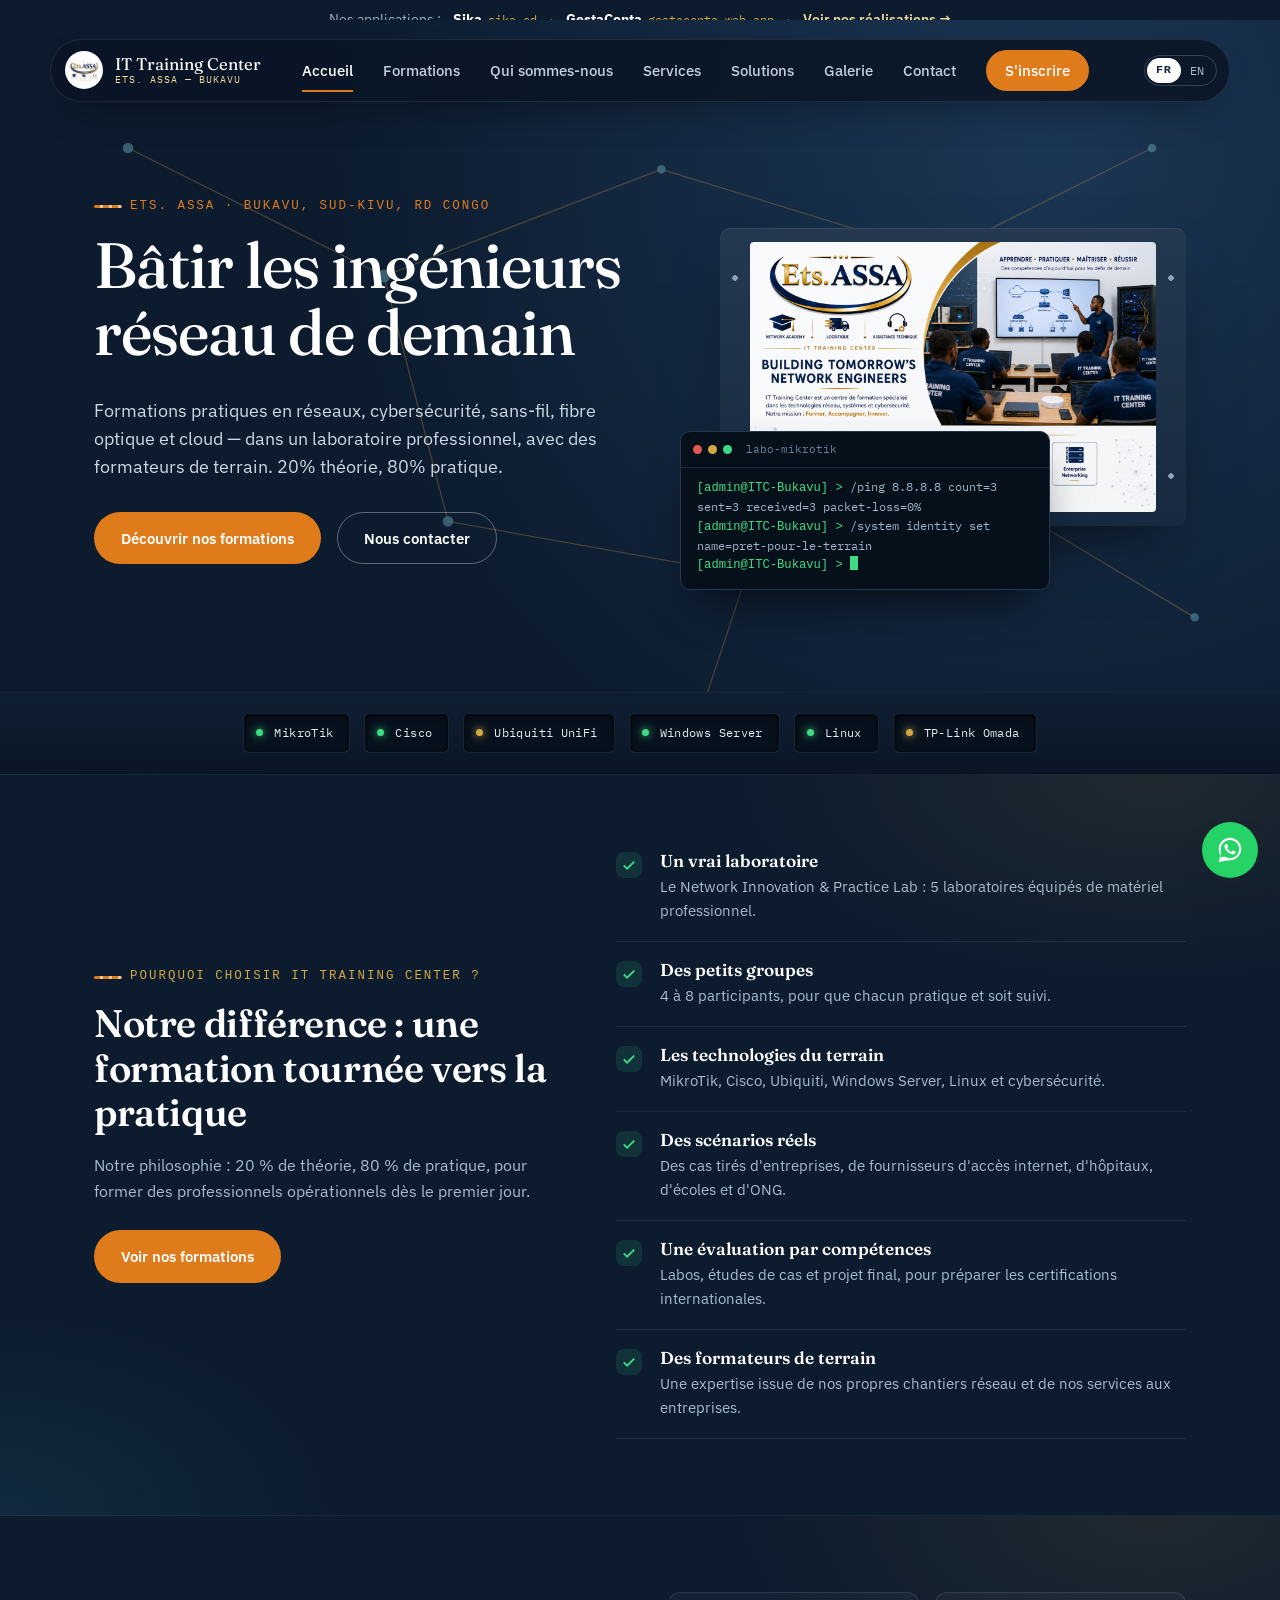
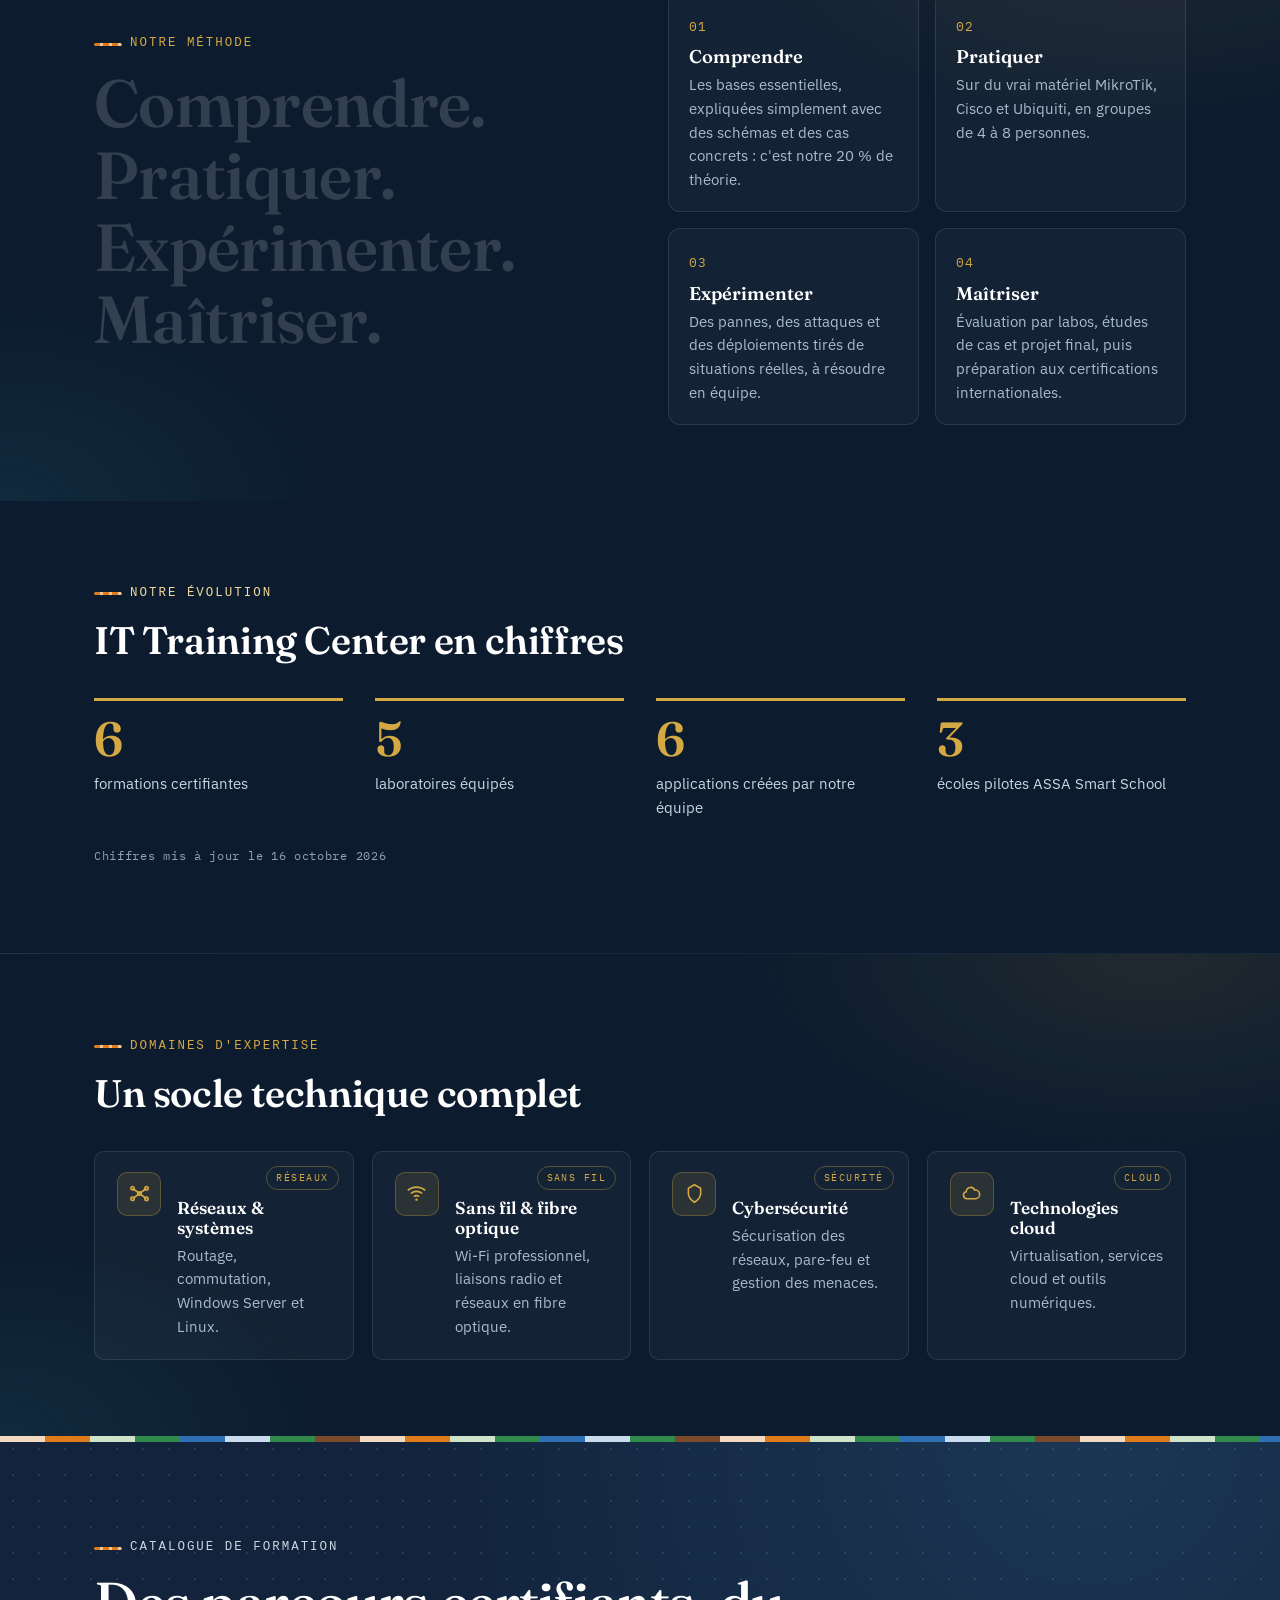
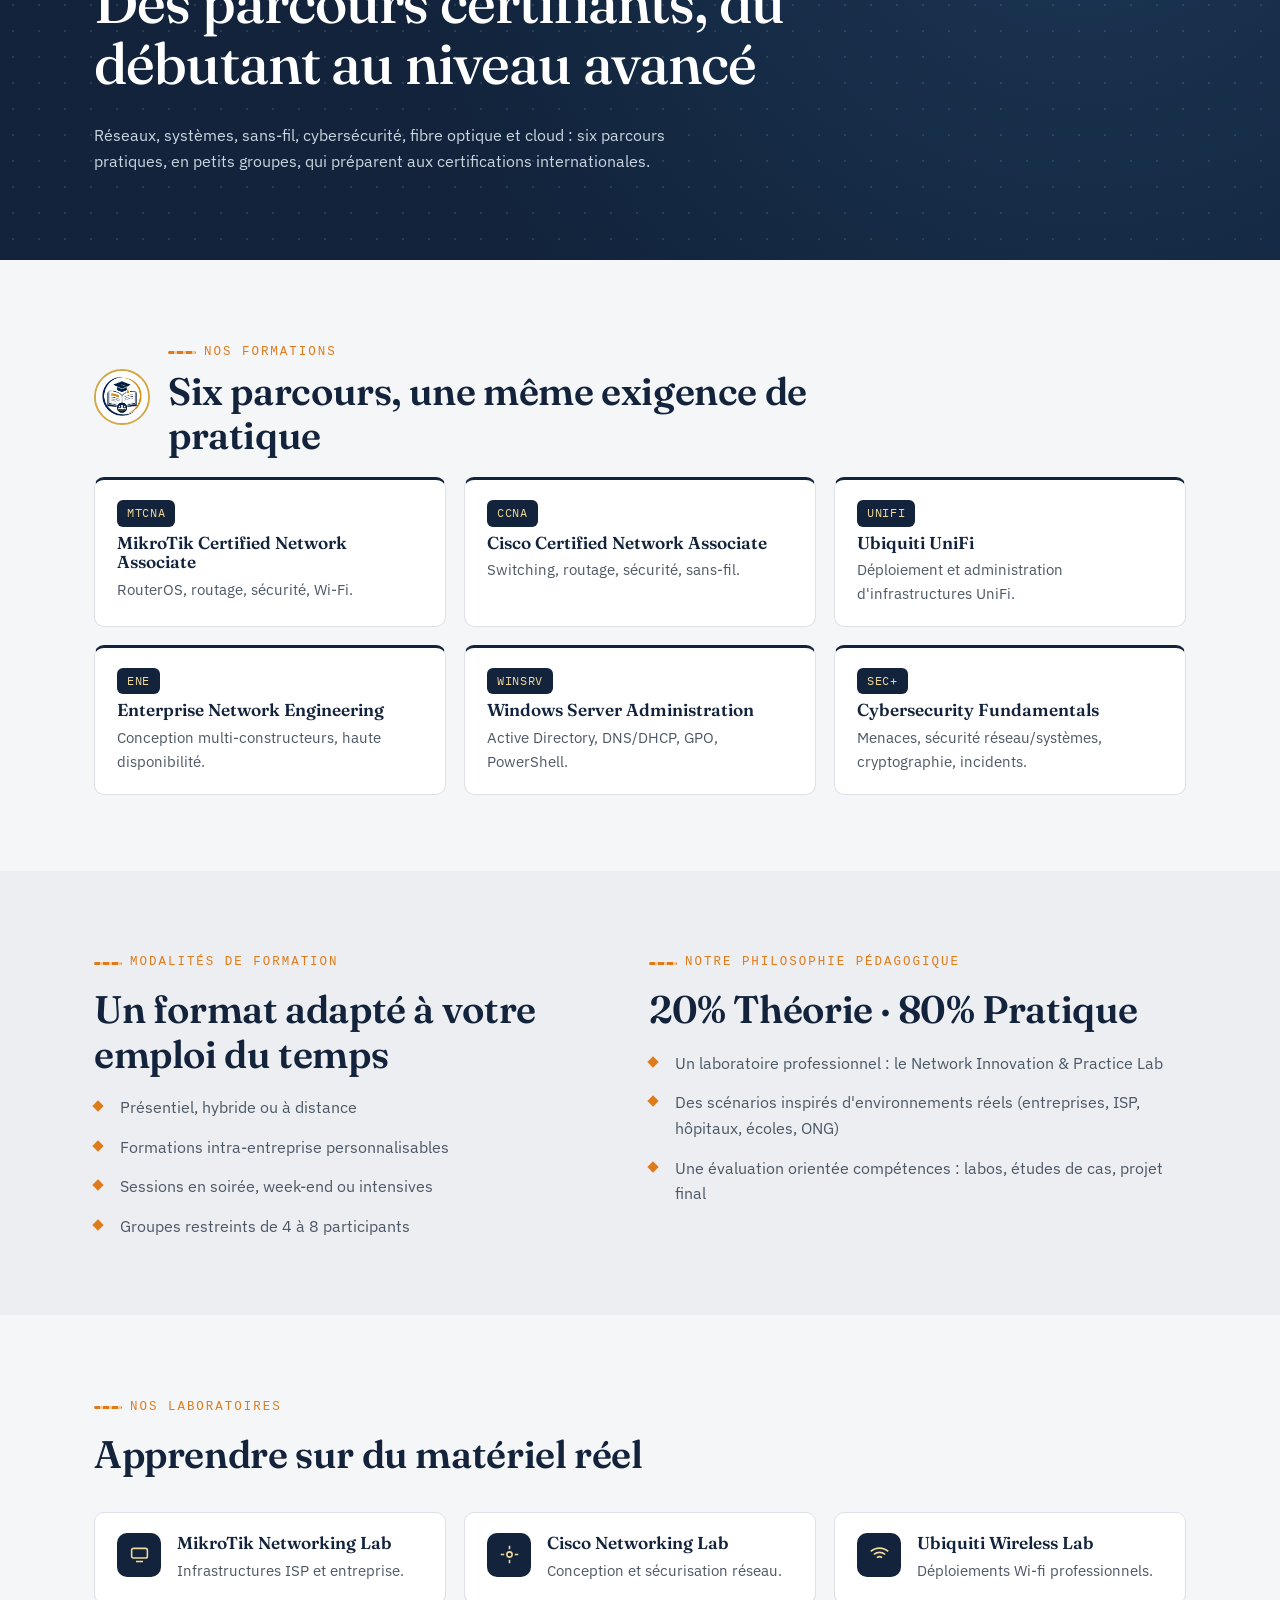
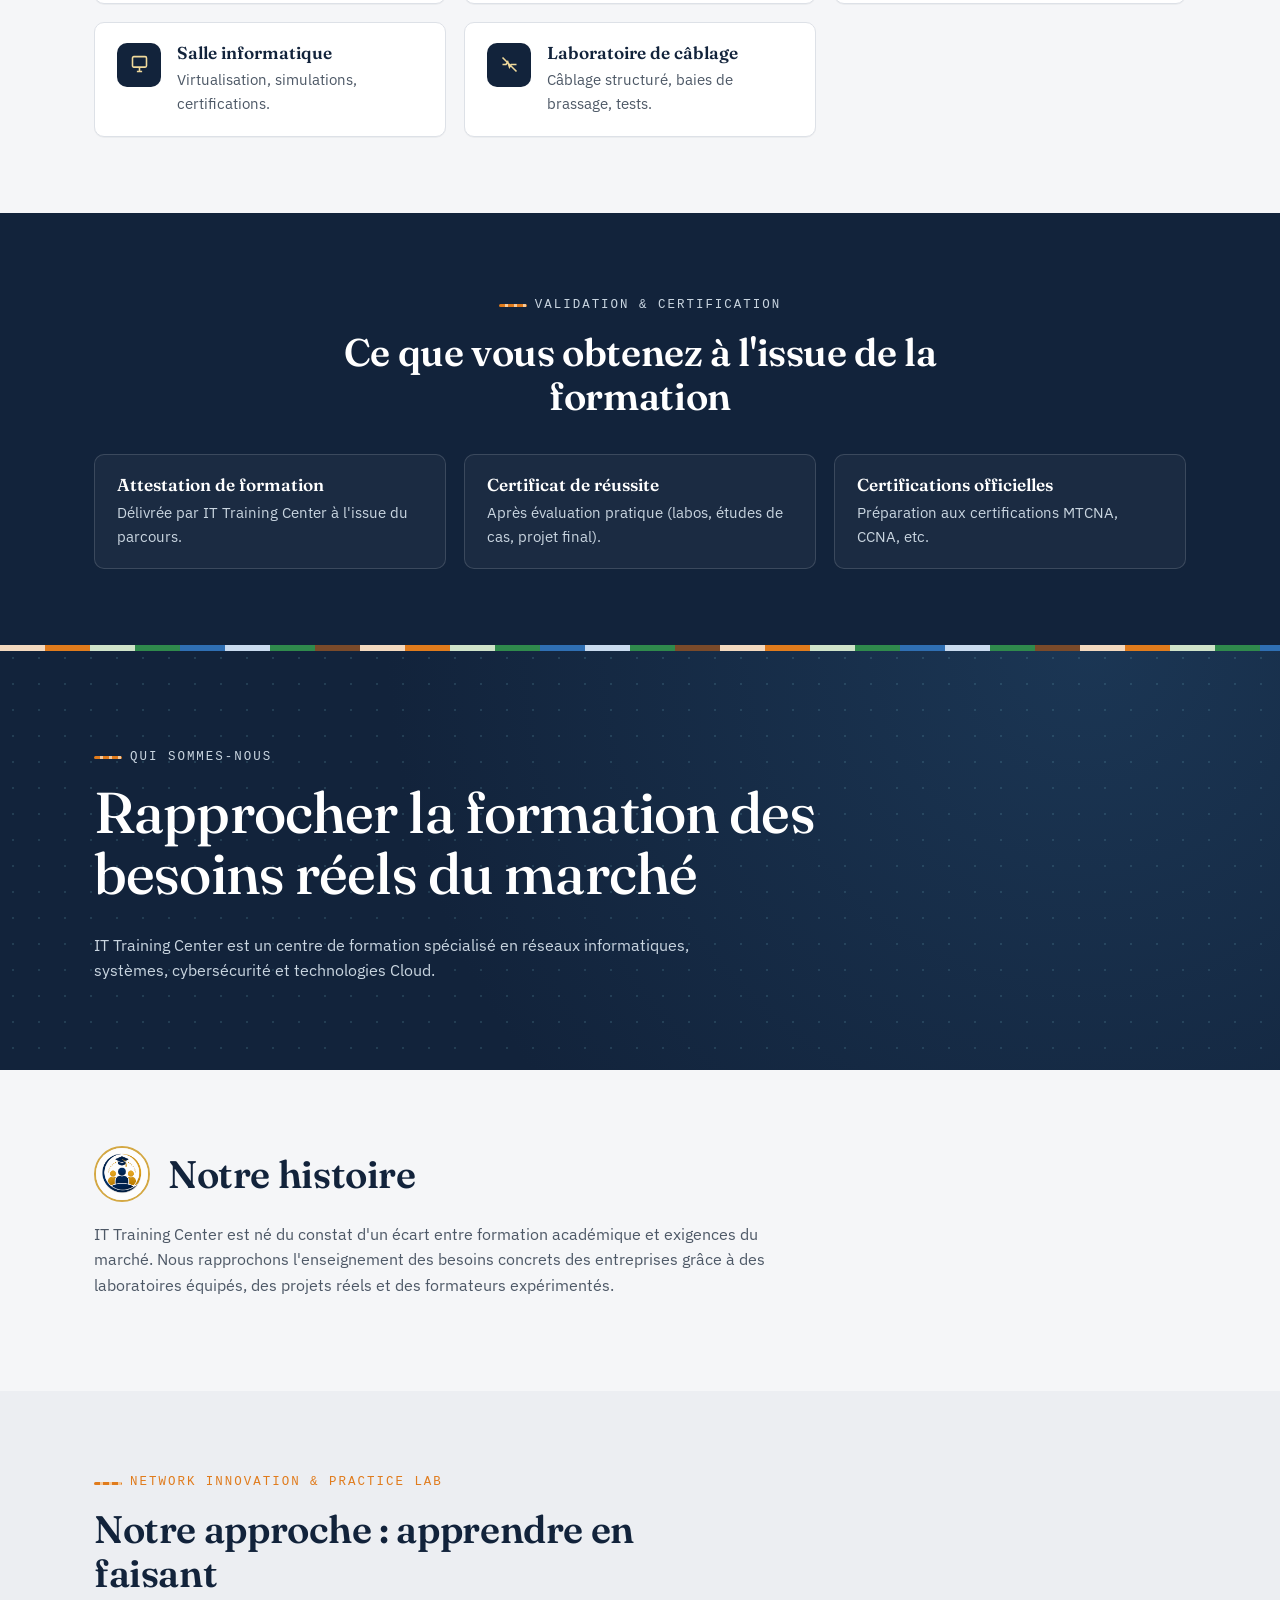
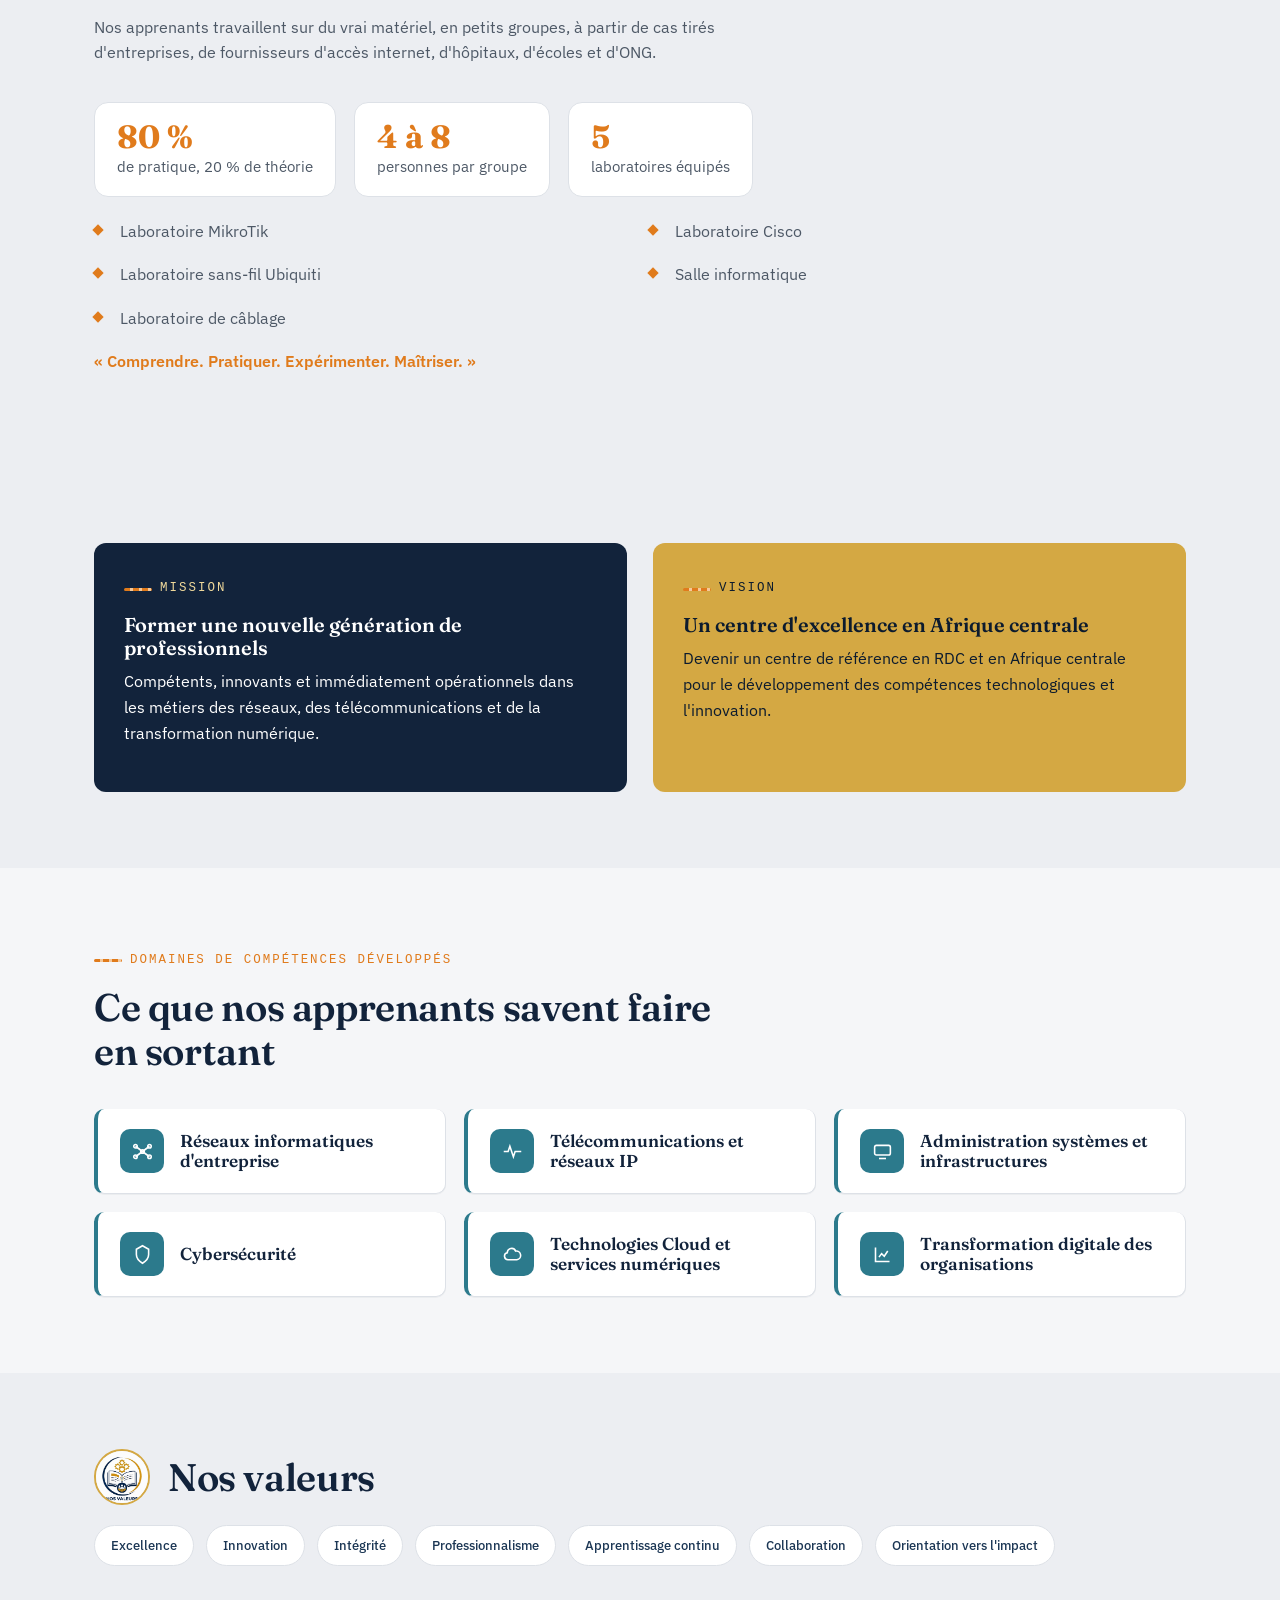
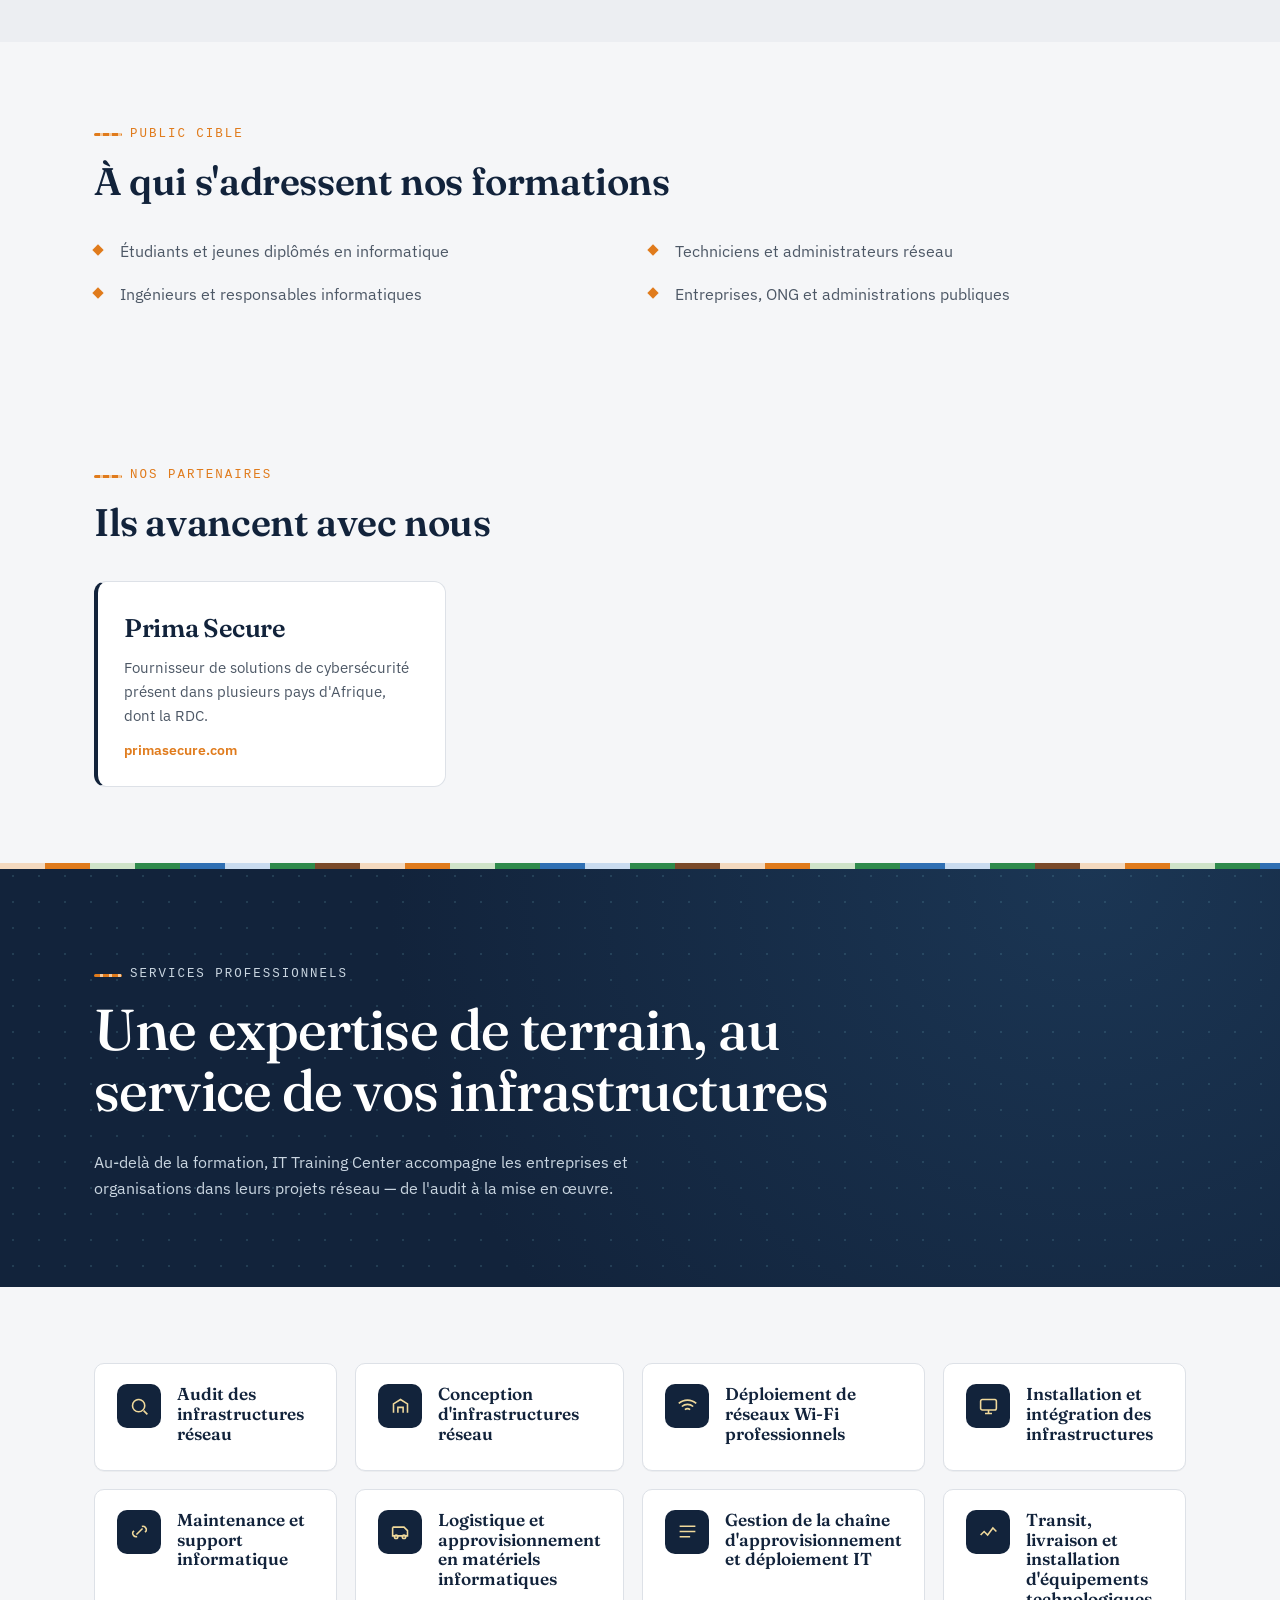
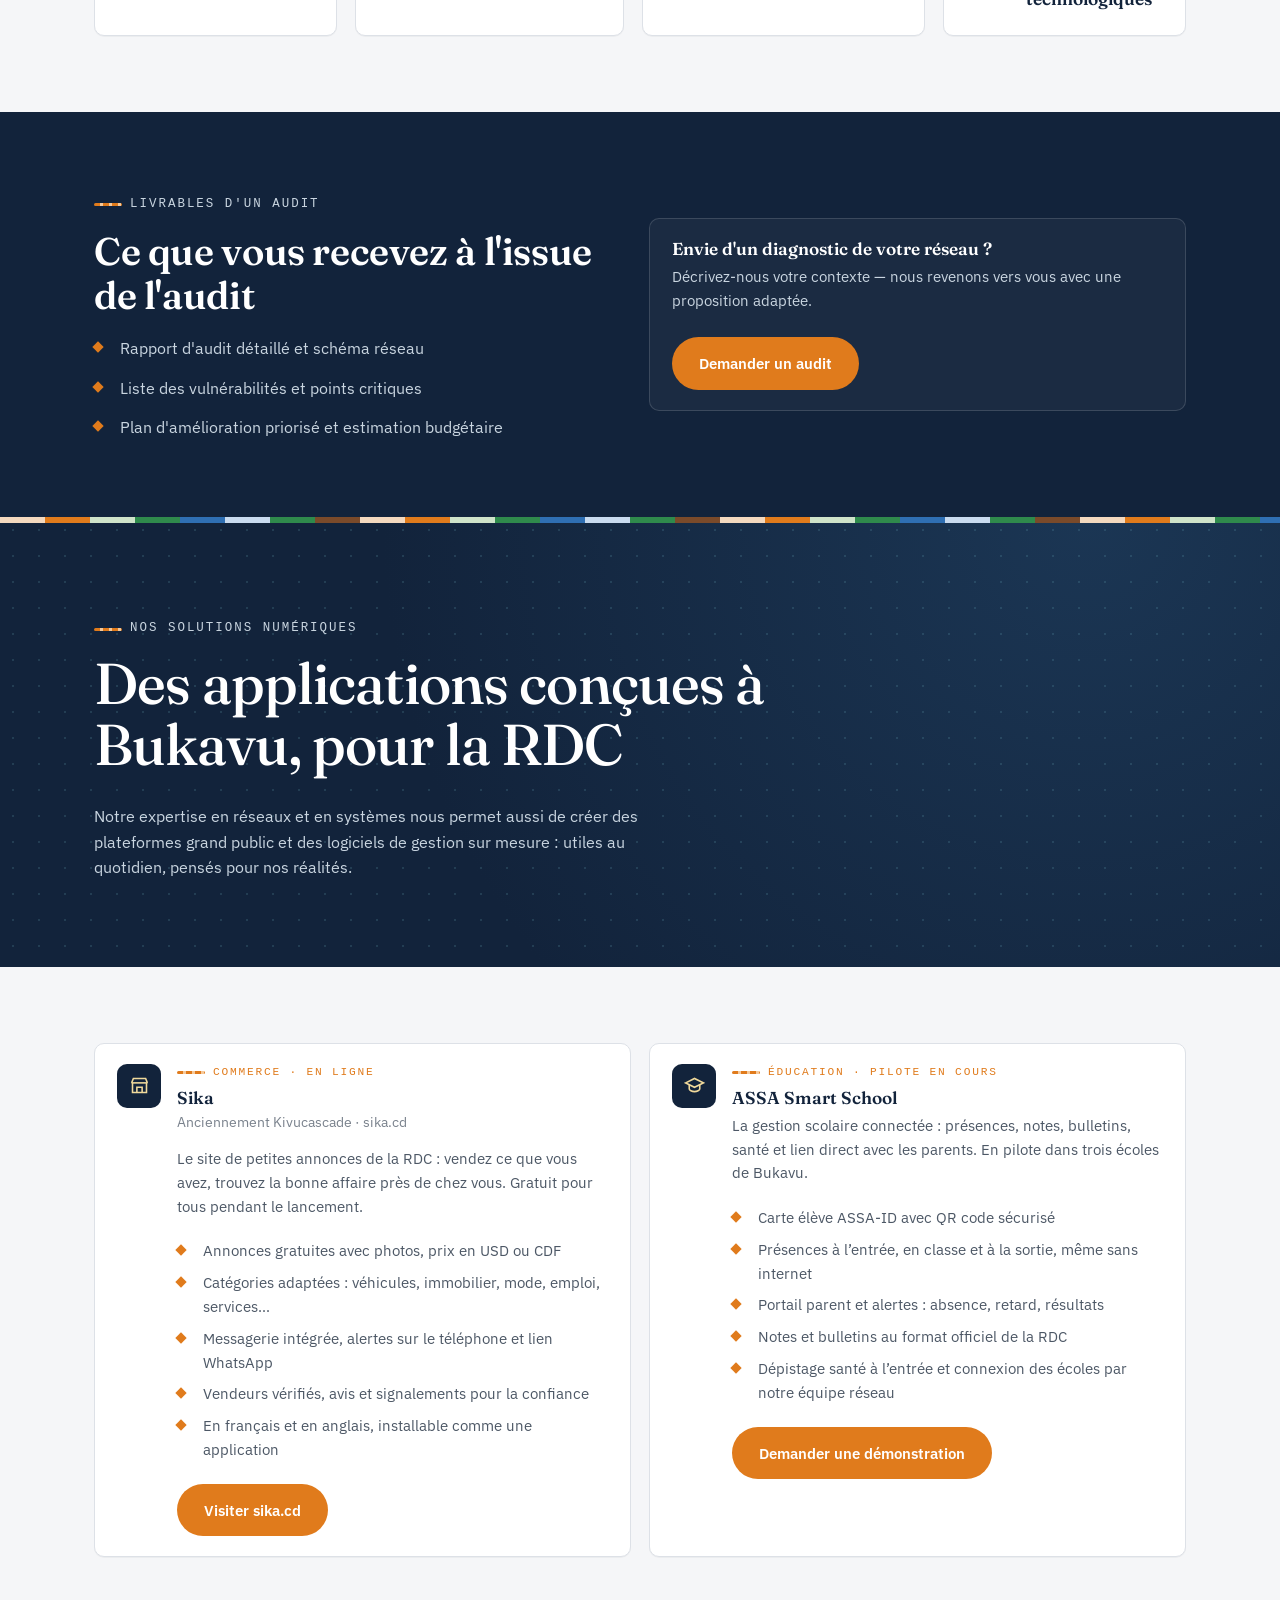
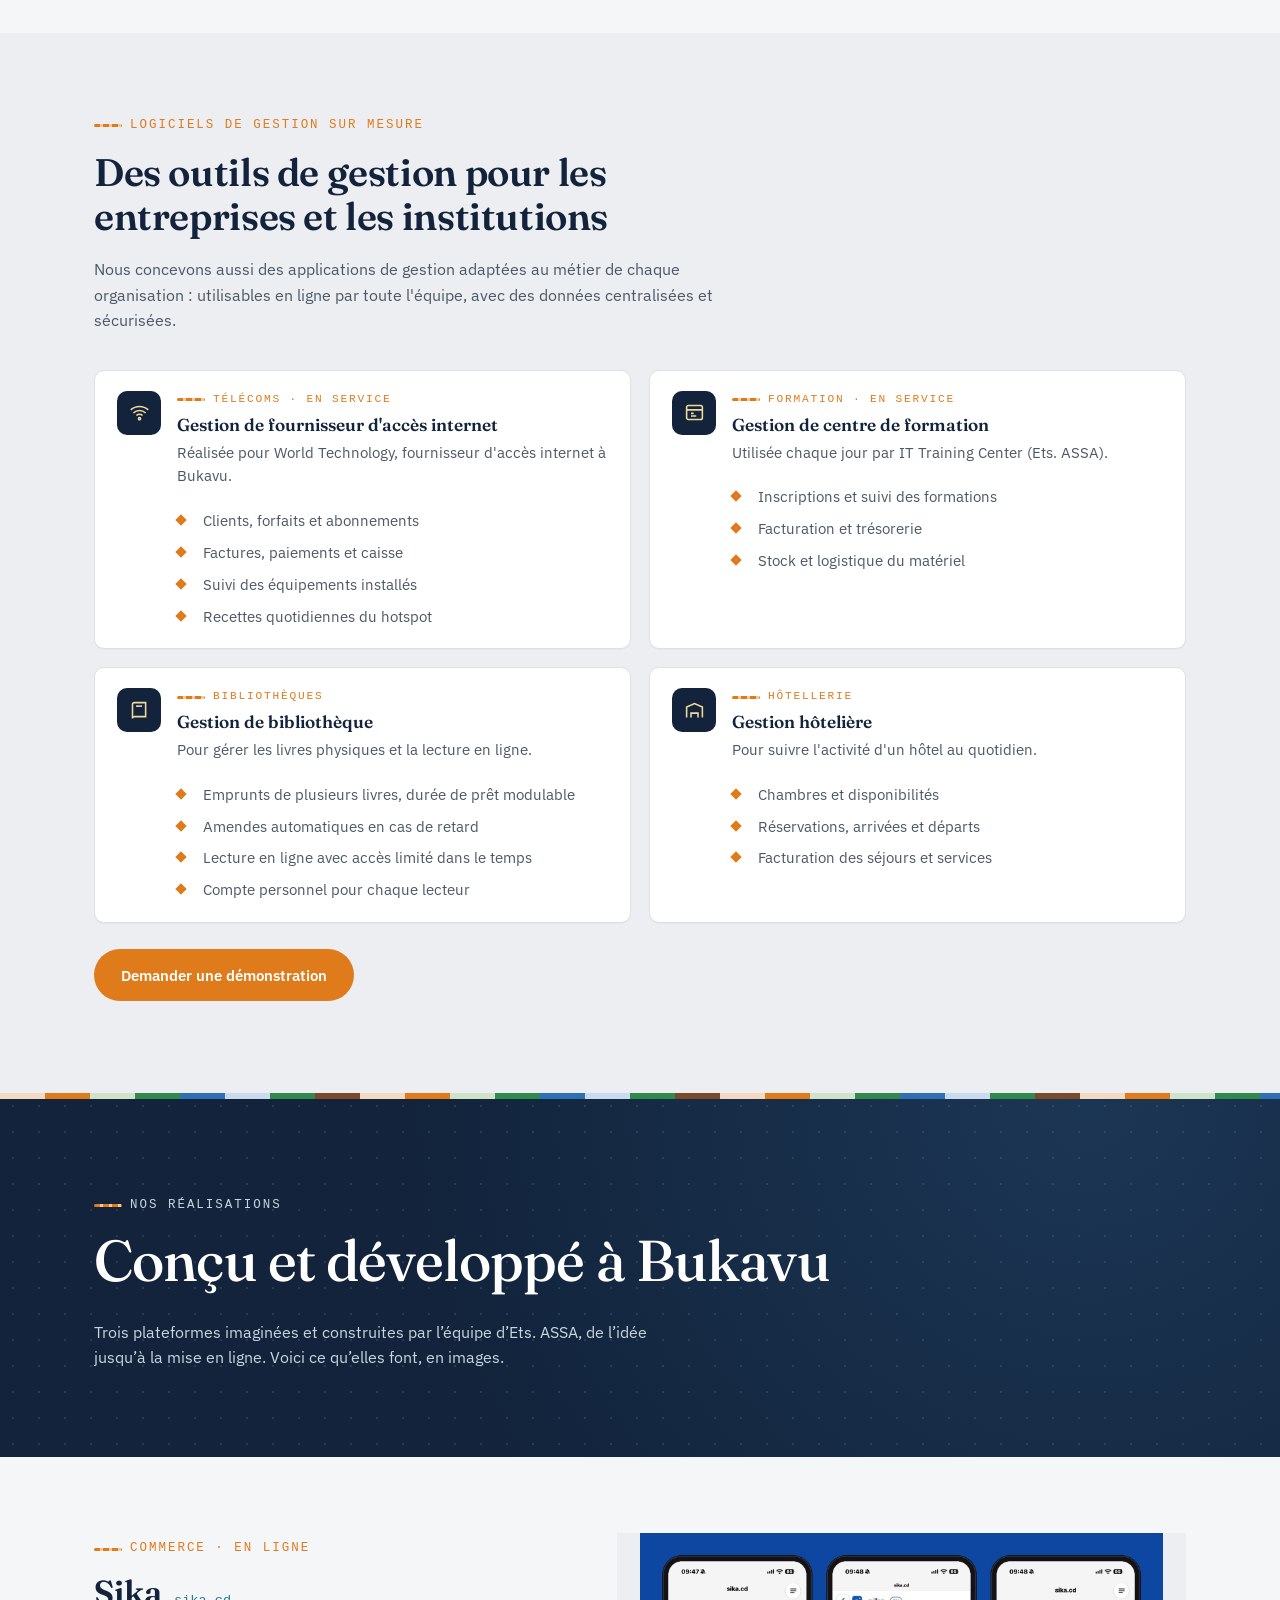
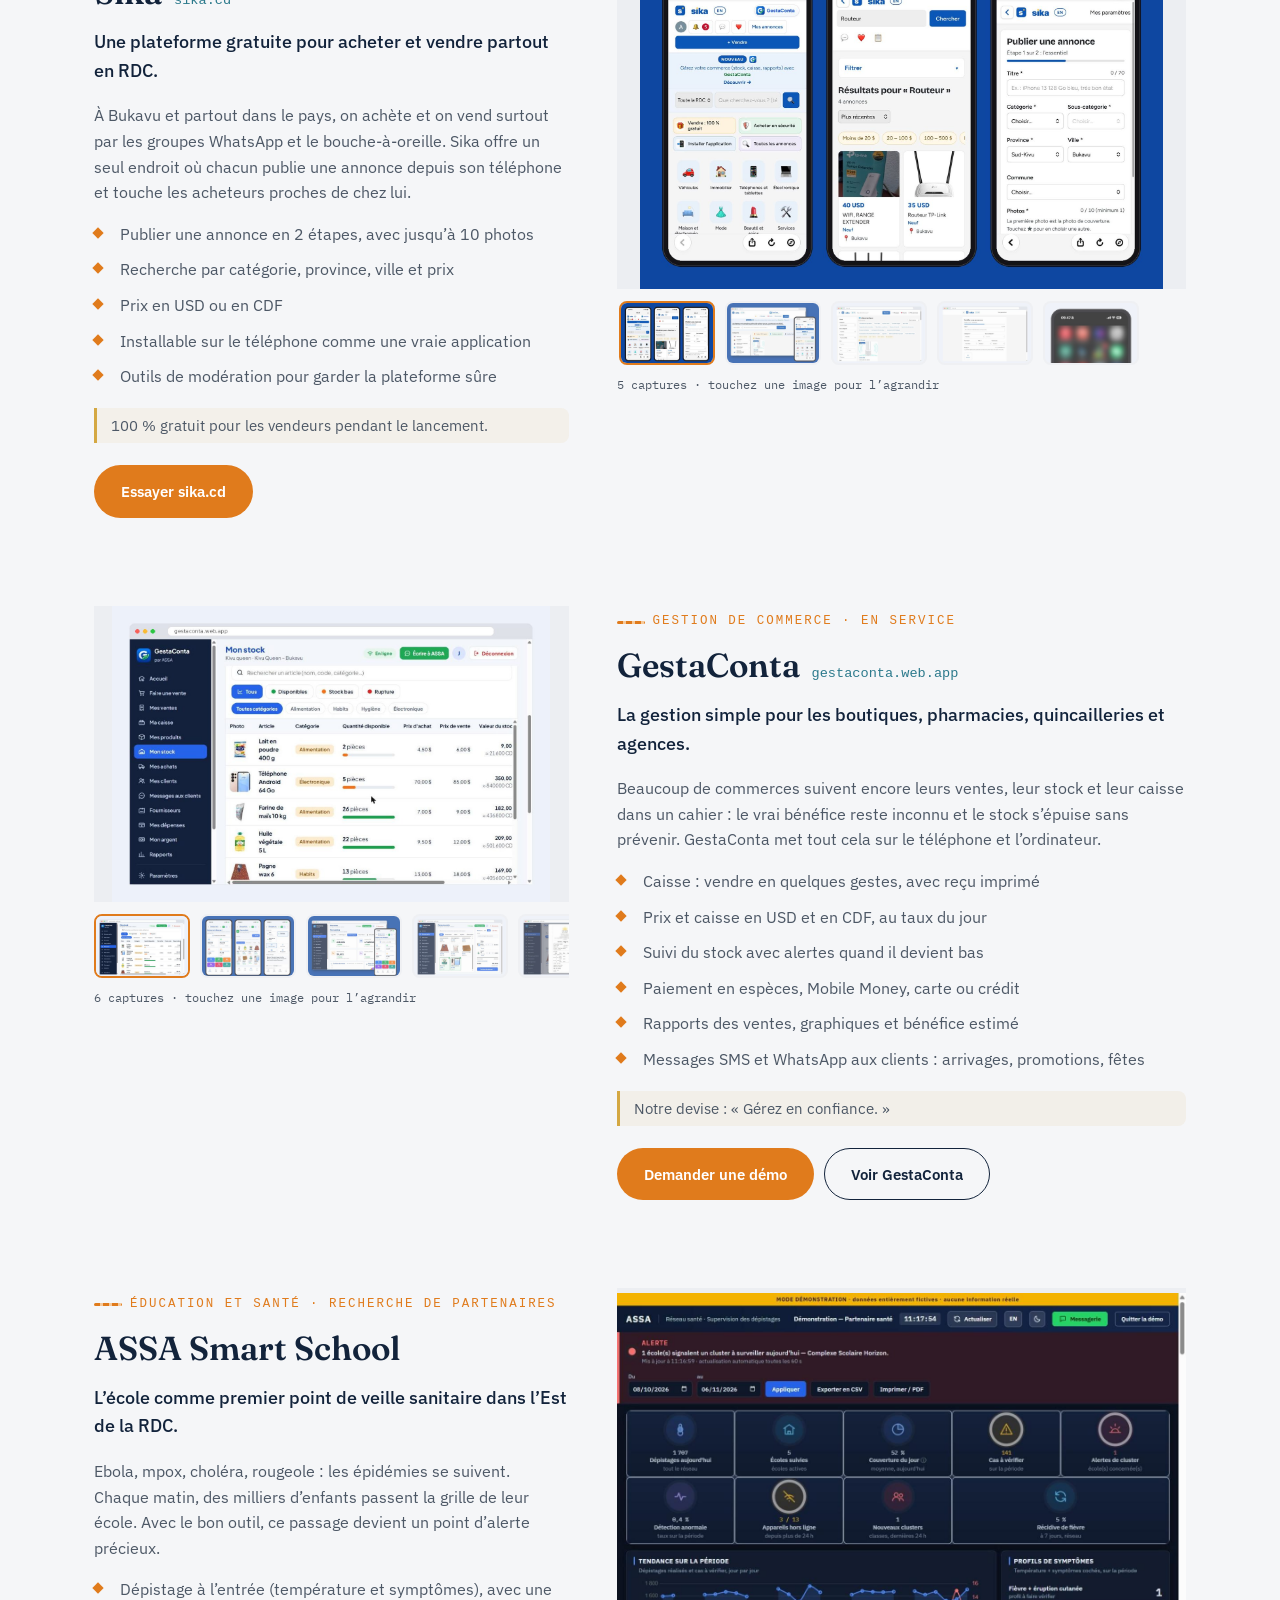
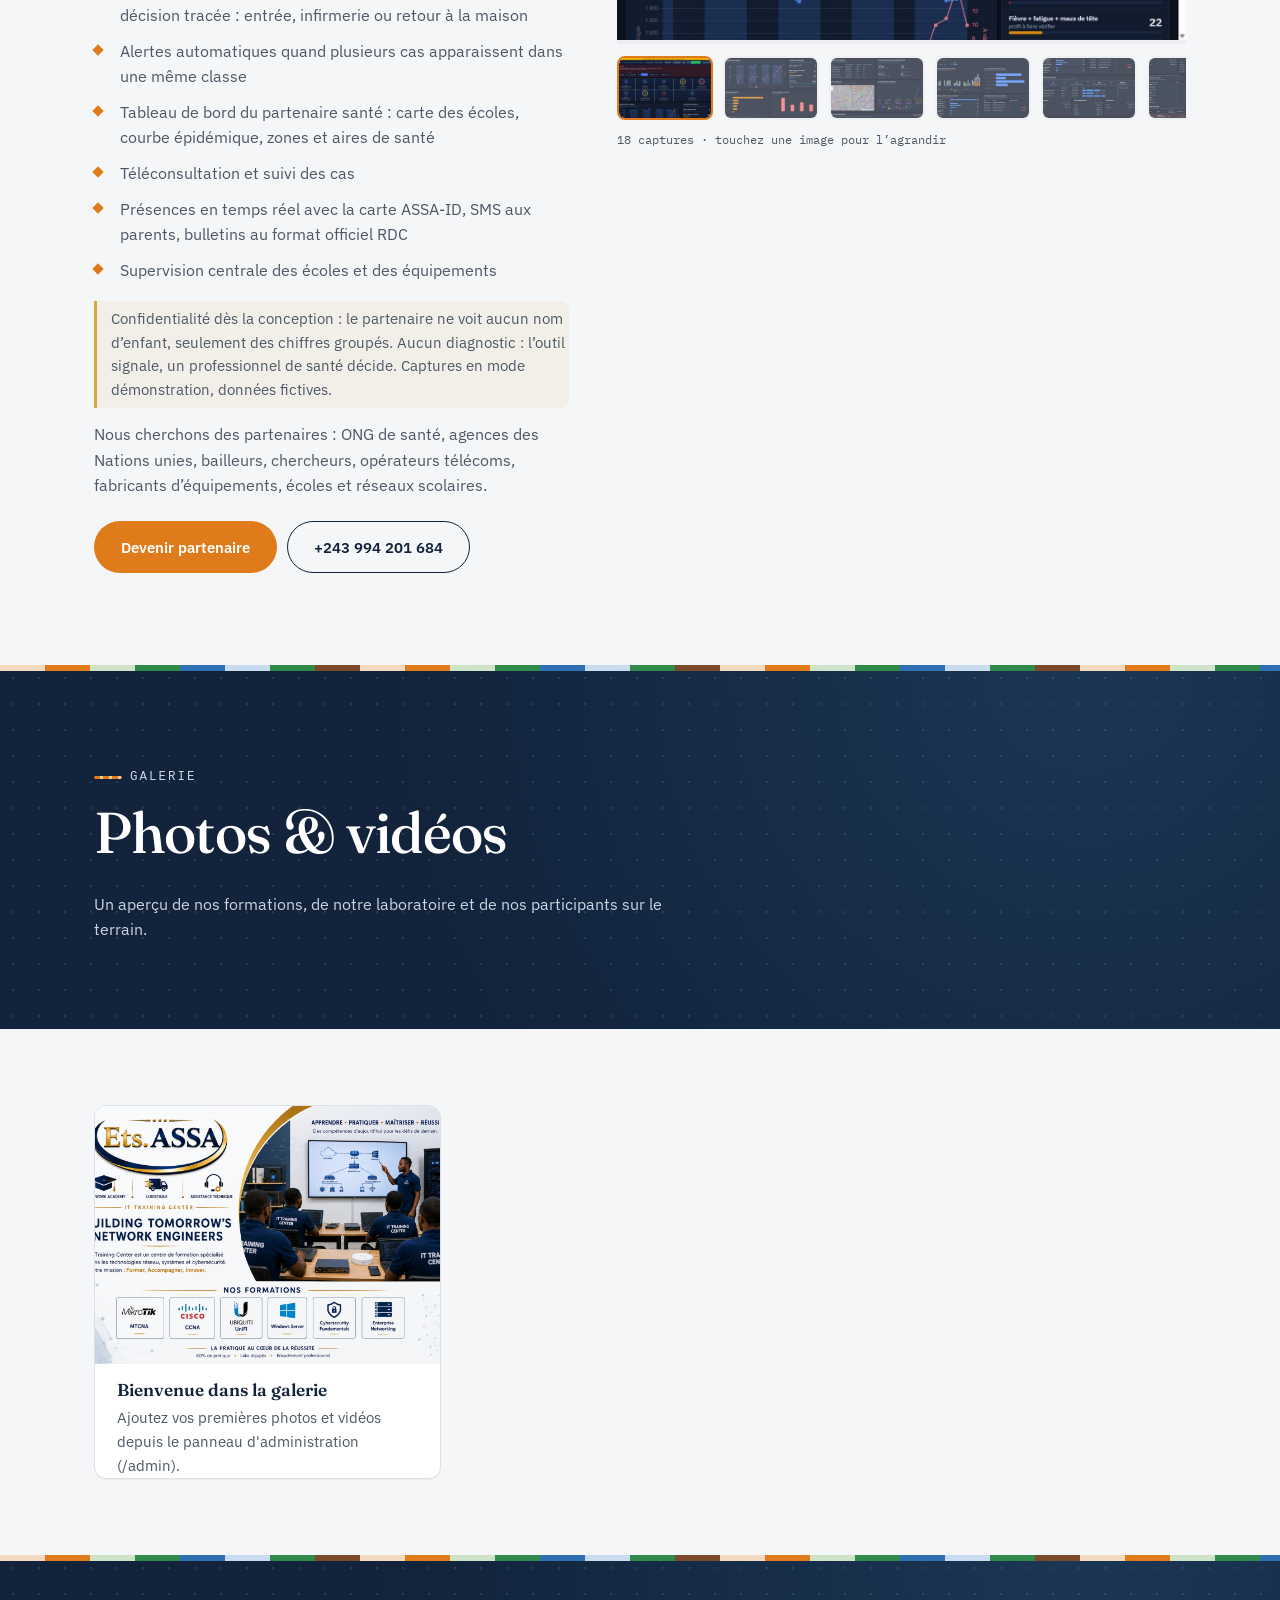
==== commit f71d94e4: "Add files via upload" ====
--- a/index.html
+++ b/index.html
@@ -10,6 +10,17 @@
 <link rel="stylesheet" href="css/style.css">
 </head>
 <body>
+
+<!-- BANDEAU DU HAUT : liens vers nos applications (Sika et GestaConta).
+     Il est tout en haut de la page et disparaît quand on fait défiler. -->
+<div class="bandeau-apps">
+  <span class="bandeau-titre">Nos applications :</span>
+  <a href="https://sika.cd" target="_blank" rel="noopener"><strong>Sika</strong> <span class="bandeau-url">sika.cd</span></a>
+  <span class="bandeau-sep" aria-hidden="true">·</span>
+  <a href="https://gestaconta.web.app" target="_blank" rel="noopener"><strong>GestaConta</strong> <span class="bandeau-url">gestaconta.web.app</span></a>
+  <span class="bandeau-sep" aria-hidden="true">·</span>
+  <a href="#realisations" class="bandeau-voir">Voir nos réalisations →</a>
+</div>
 
 <header class="site-header">
   <nav class="nav">
@@ -26,7 +37,6 @@
       <a href="#apropos">Qui sommes-nous</a>
       <a href="#services">Services</a>
       <a href="#solutions">Solutions</a>
-      <a href="#realisations">Réalisations</a>
       <a href="#galerie">Galerie</a>
       <a href="#contact">Contact</a>
       <a href="inscription.html" class="btn btn-outline">S'inscrire</a>
--- a/css/style.css
+++ b/css/style.css
@@ -824,3 +824,14 @@
 .vr-suiv { right: 12px; top: 50%; transform: translateY(-50%); }
 @media (max-width: 620px) { .visionneuse-real { padding: 64px 8px; } .vr-prec, .vr-suiv { top: auto; bottom: 14px; transform: none; } .vr-prec { left: calc(50% - 60px); } .vr-suiv { right: calc(50% - 60px); } }
 html:has(.visionneuse-real:not([hidden])) { overflow: hidden; }
+
+/* BANDEAU DU HAUT : liens vers Sika et GestaConta (ajouté le 6 novembre 2026) */
+.bandeau-apps { background: var(--navy-950); color: #c9d3de; font-size: .88rem; padding: 8px 16px;
+  display: flex; flex-wrap: wrap; justify-content: center; align-items: center; gap: 4px 12px; text-align: center; }
+.bandeau-apps a { color: #fff; display: inline-flex; align-items: baseline; gap: 6px; }
+.bandeau-apps a:hover strong, .bandeau-apps a:hover .bandeau-voir { color: var(--gold-light); }
+.bandeau-url { font-family: var(--font-mono); font-size: .78rem; color: var(--gold); }
+.bandeau-sep { color: #5b6b7d; }
+.bandeau-voir { color: var(--gold-light) !important; font-weight: 600; }
+.bandeau-titre { color: #9fb0c2; }
+@media (max-width: 620px) { .bandeau-titre, .bandeau-url, .bandeau-sep:last-of-type { display: none; } .bandeau-apps { font-size: .84rem; gap: 4px 10px; } }
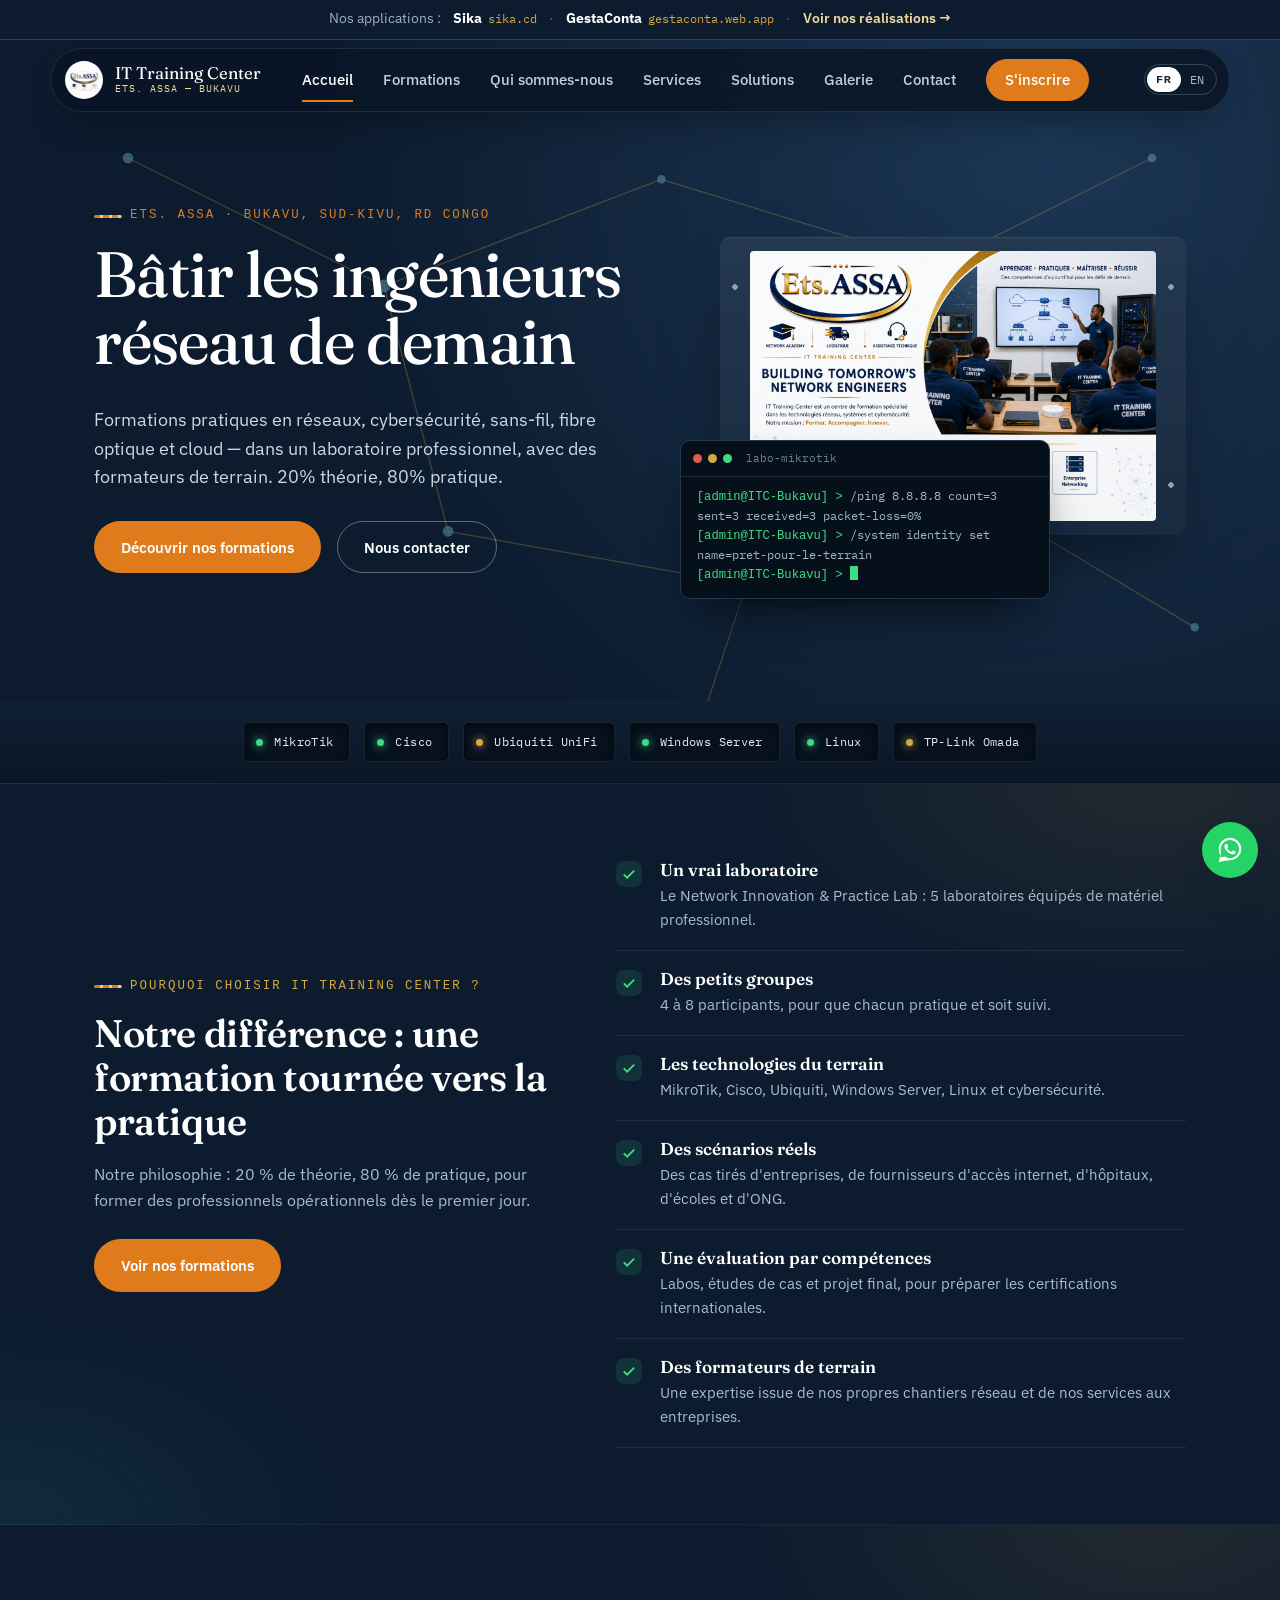
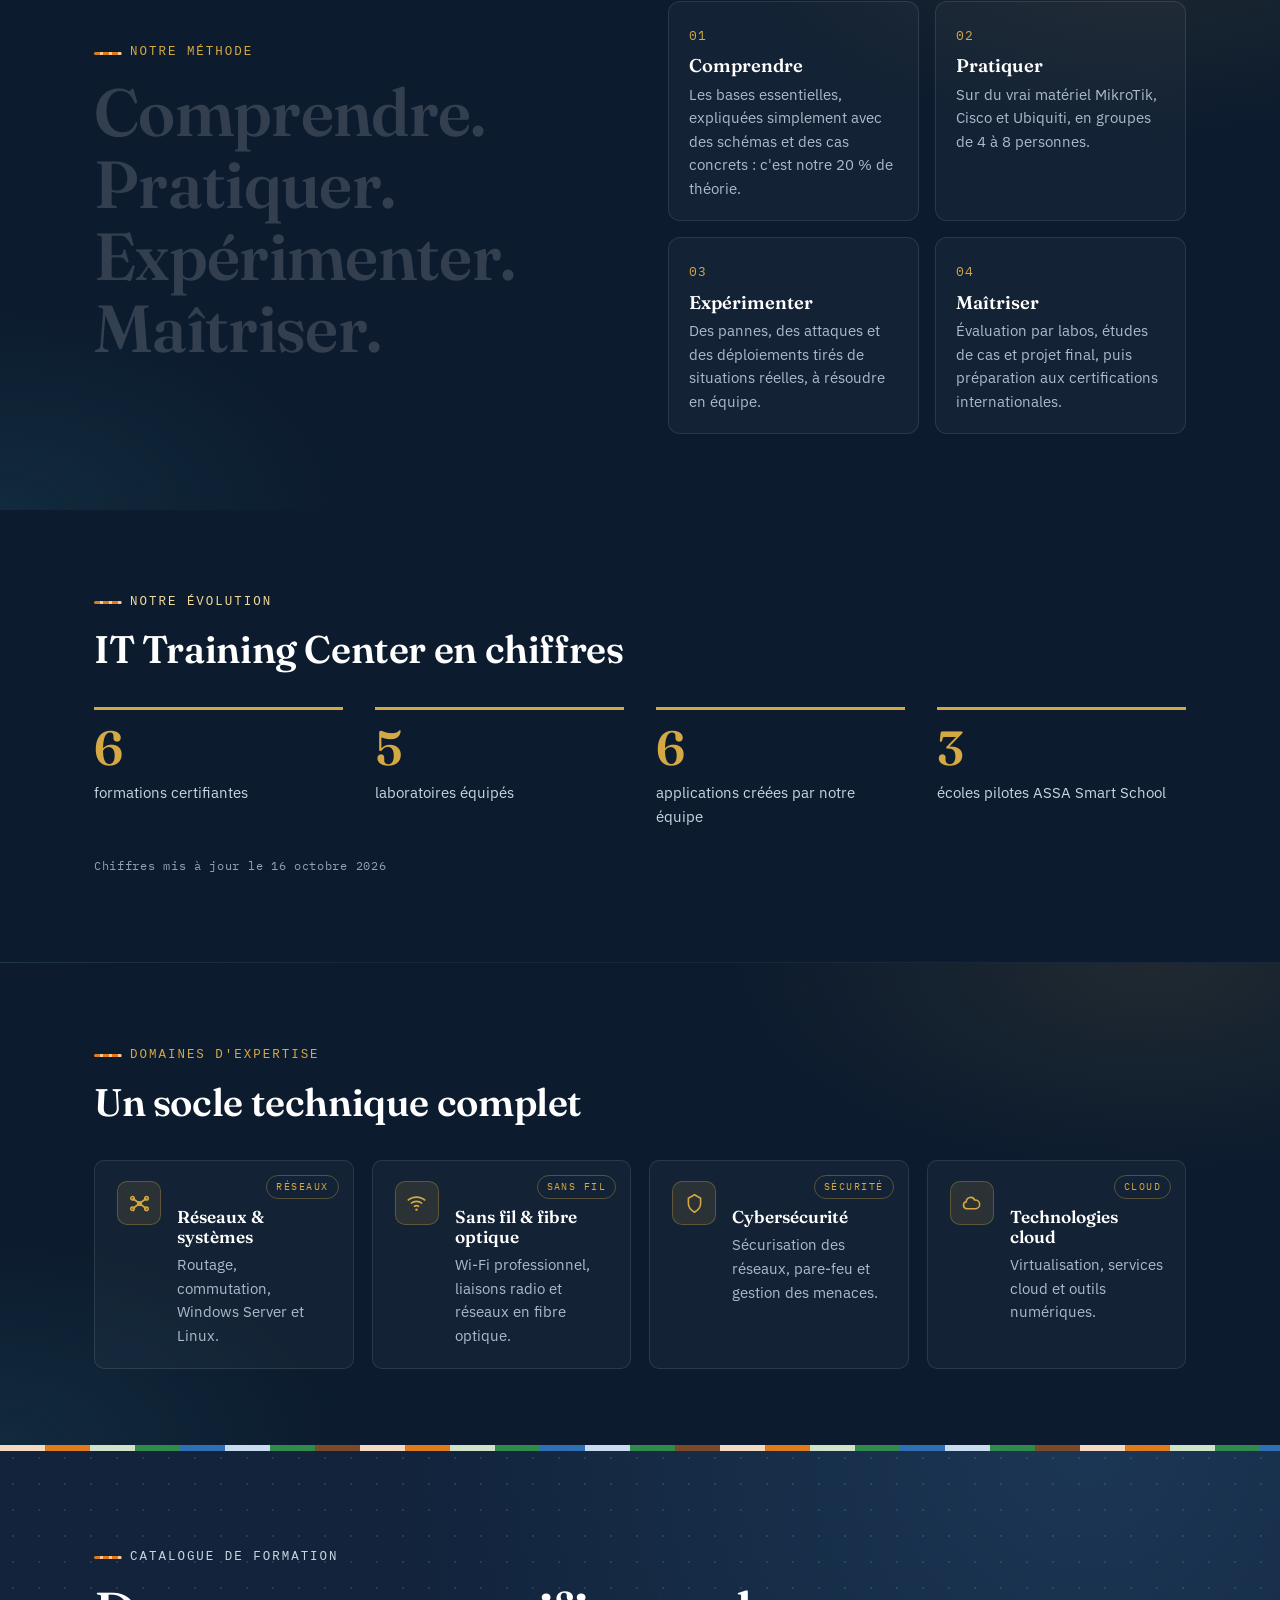
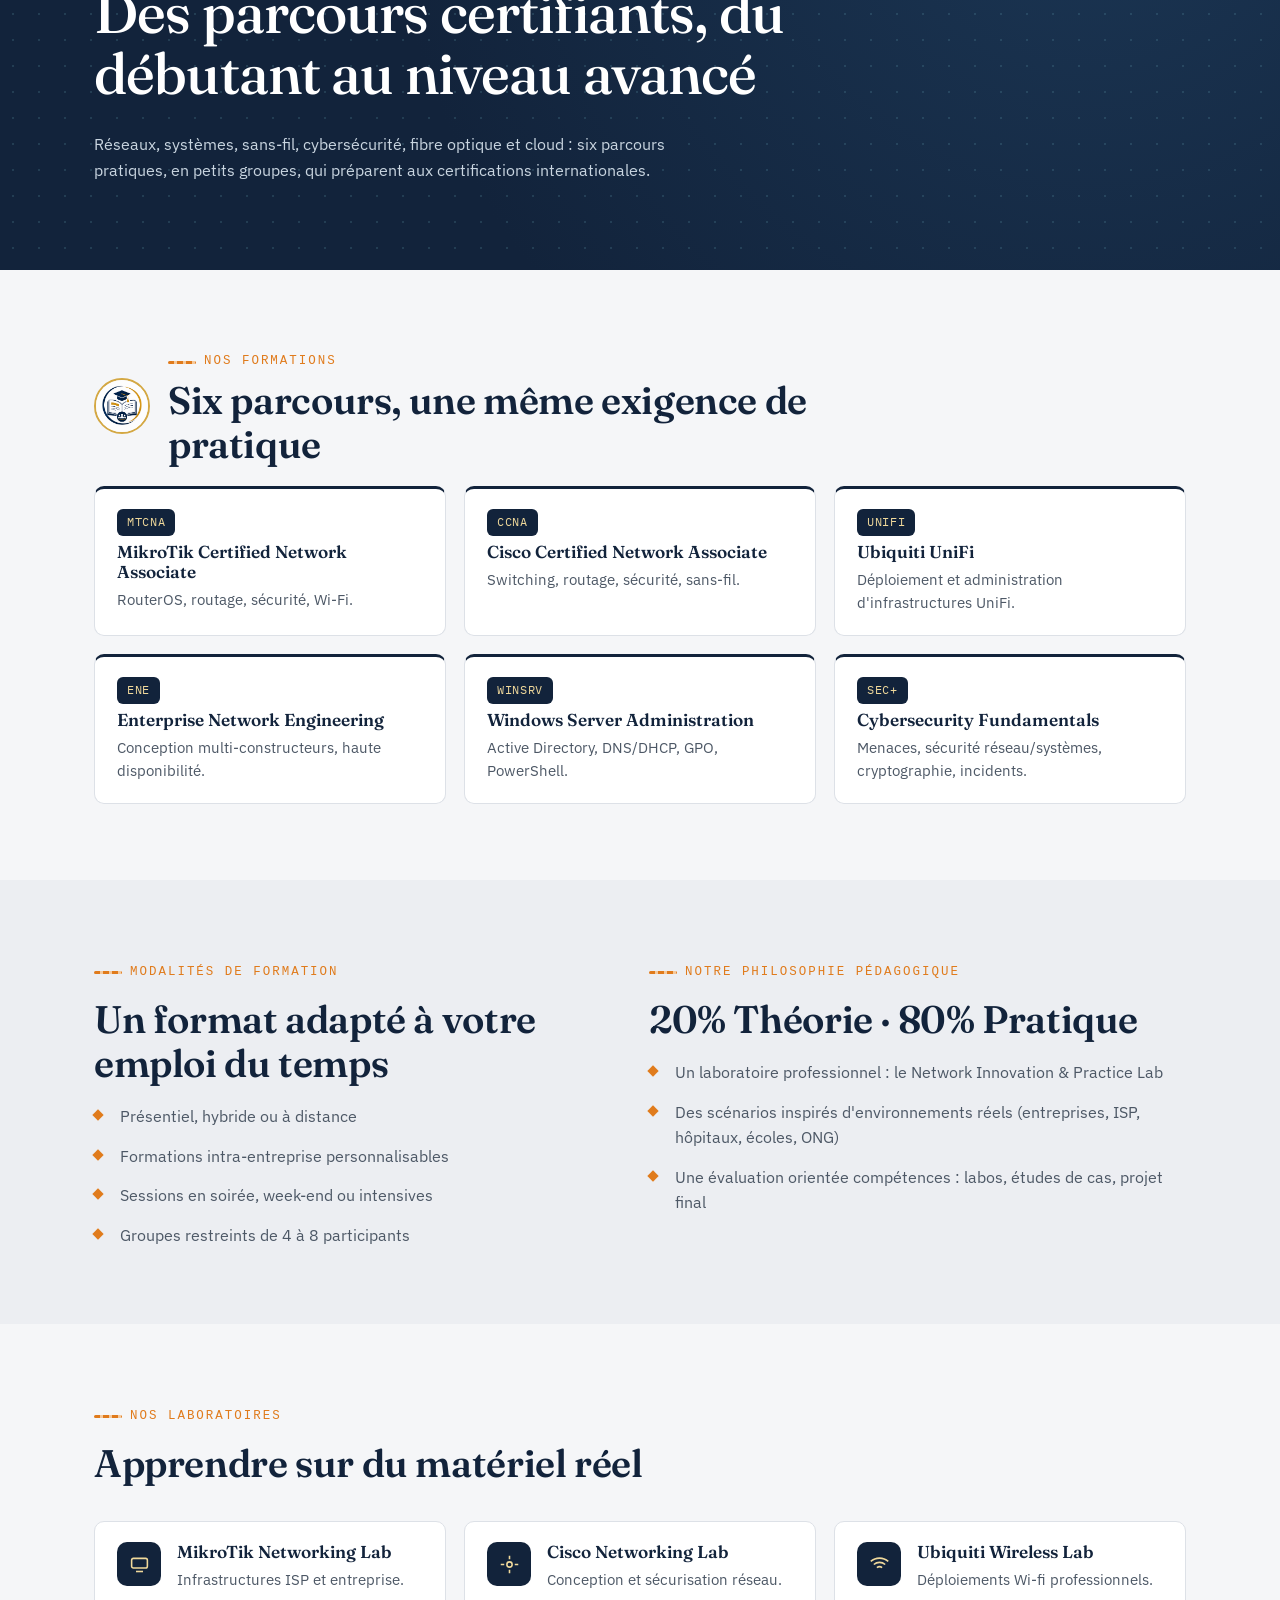
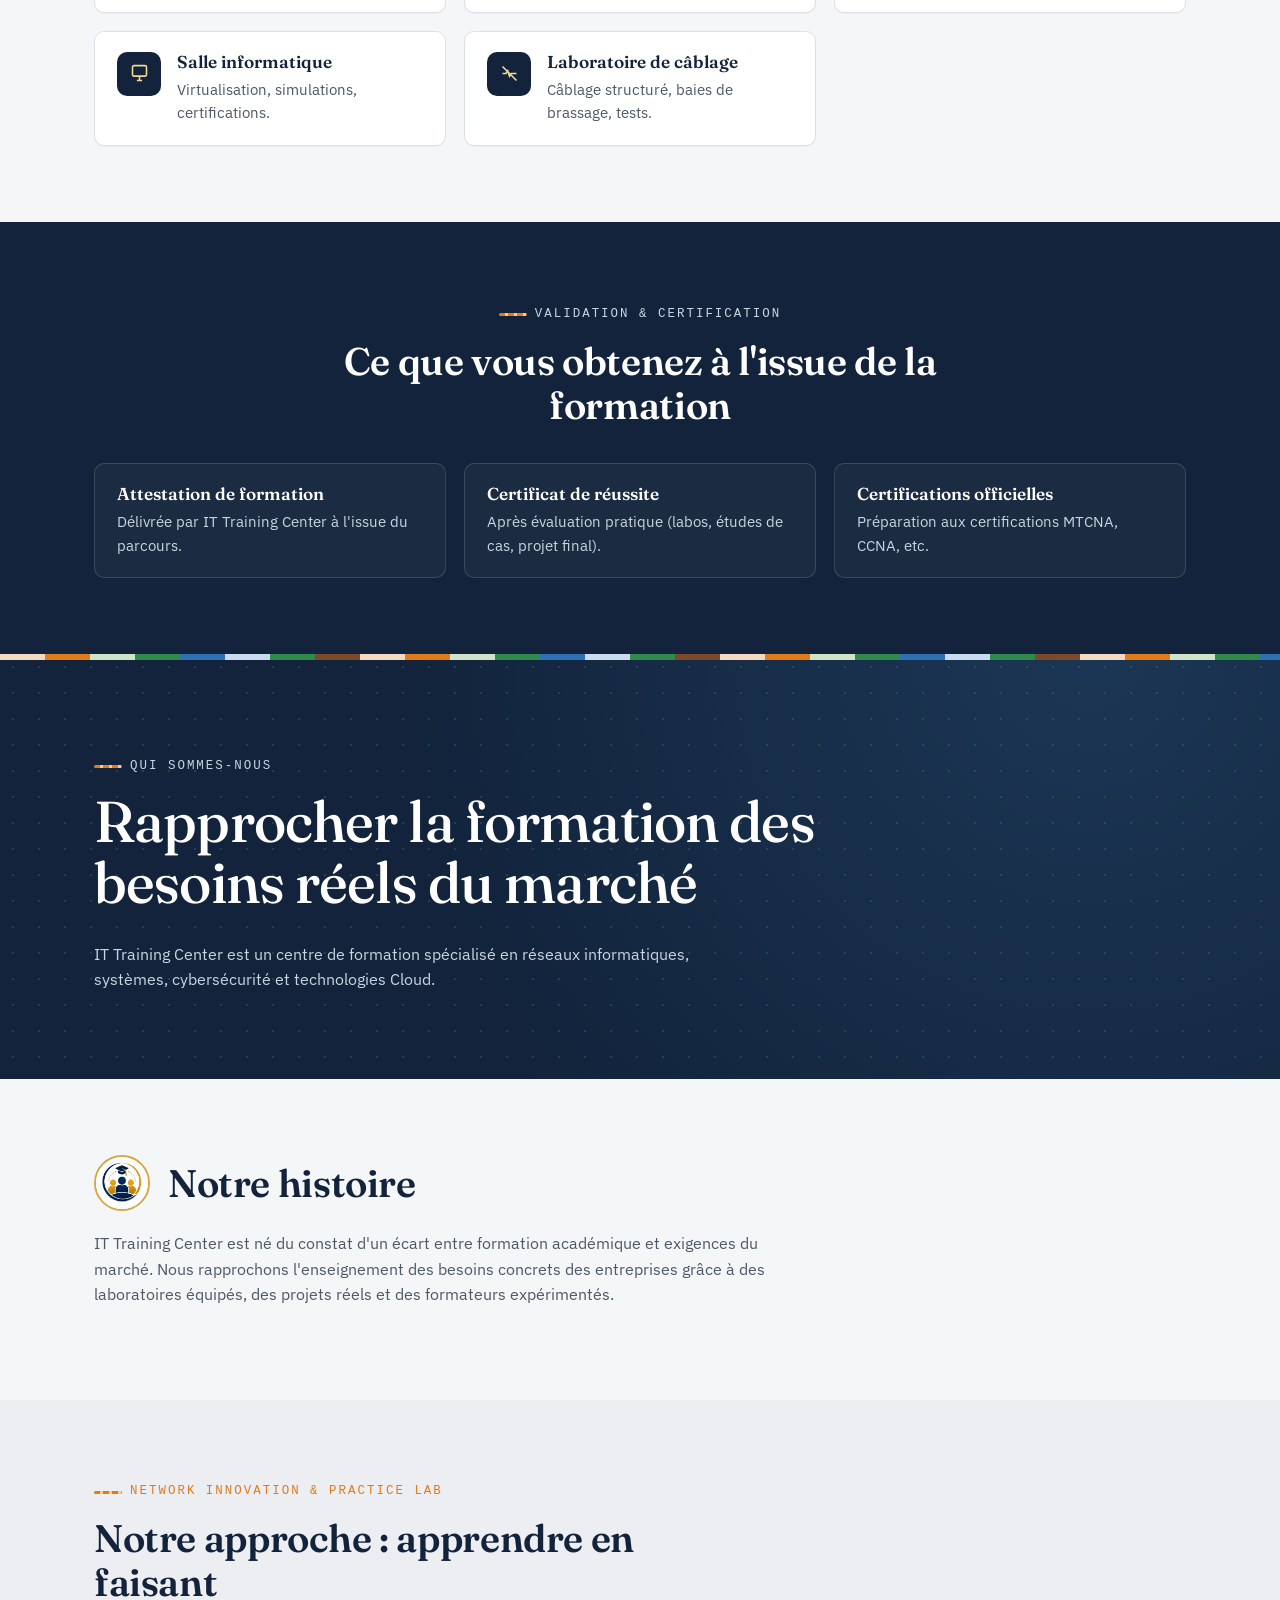
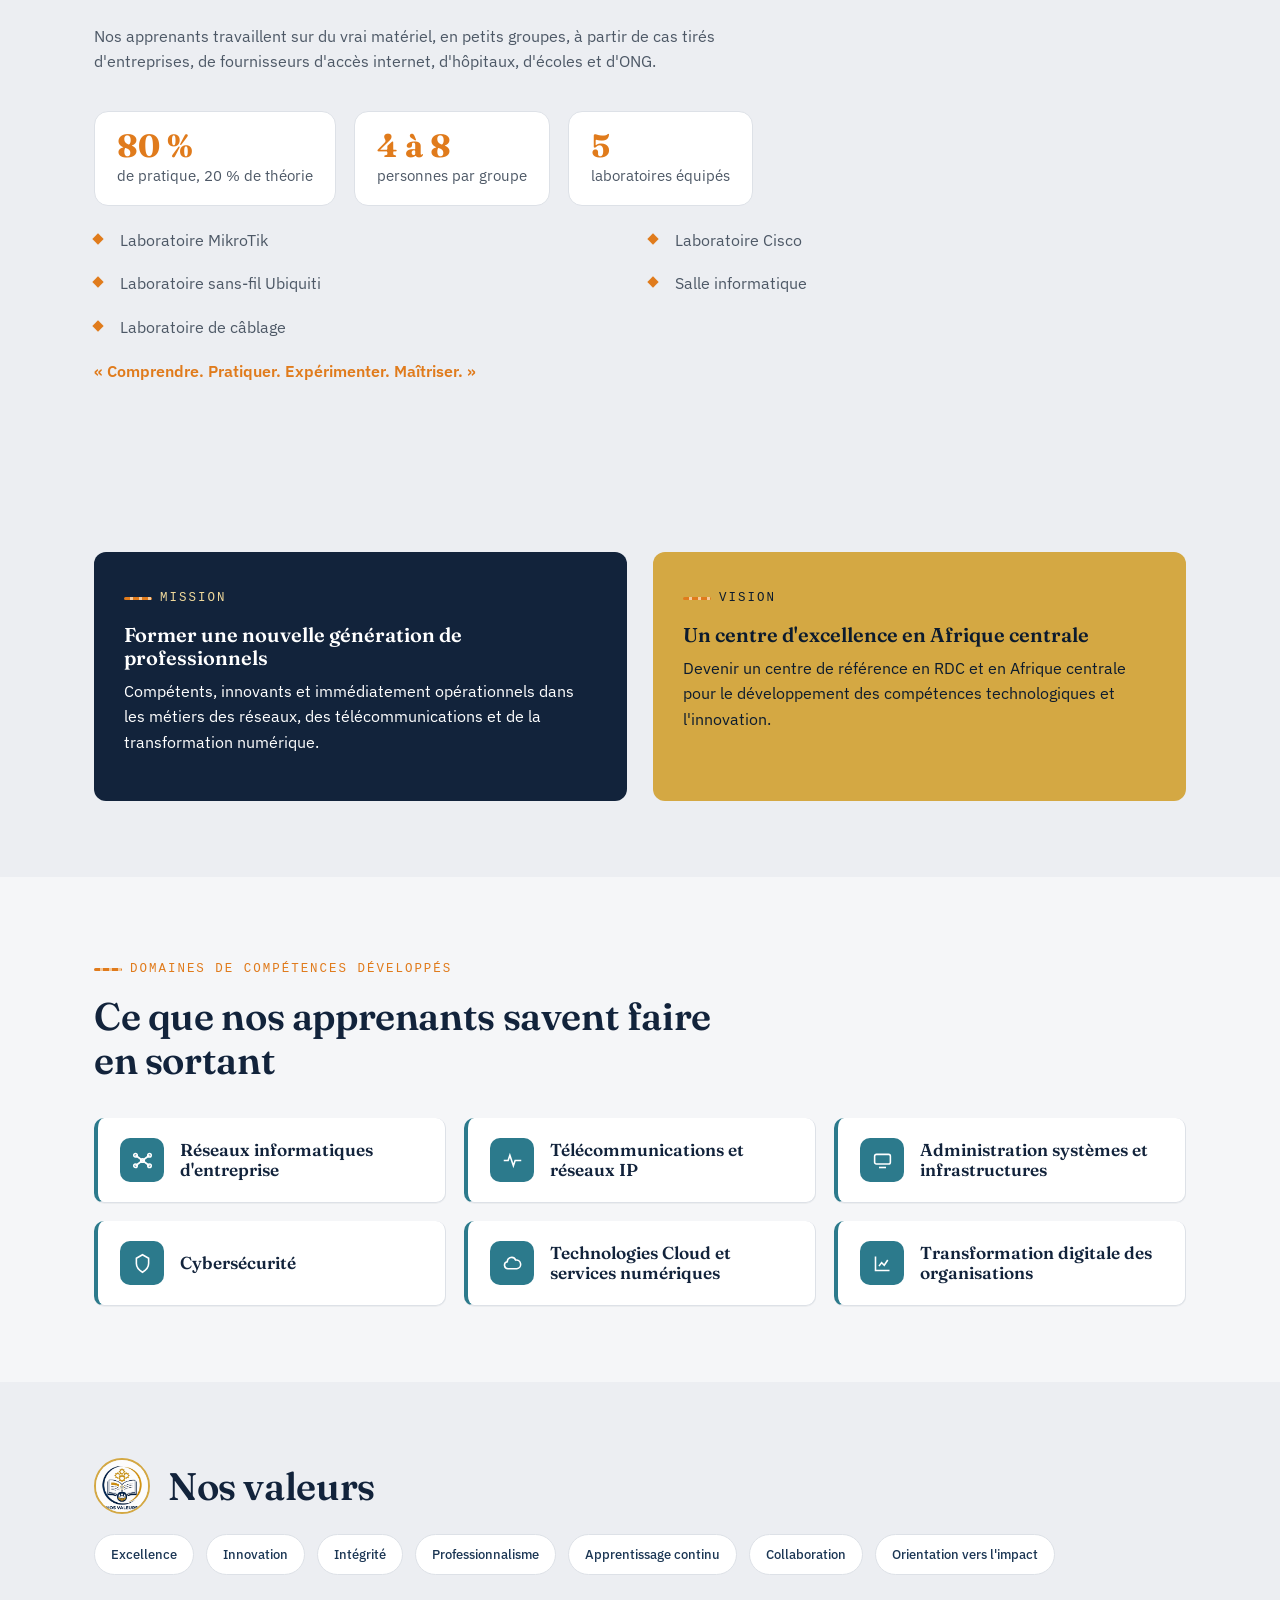
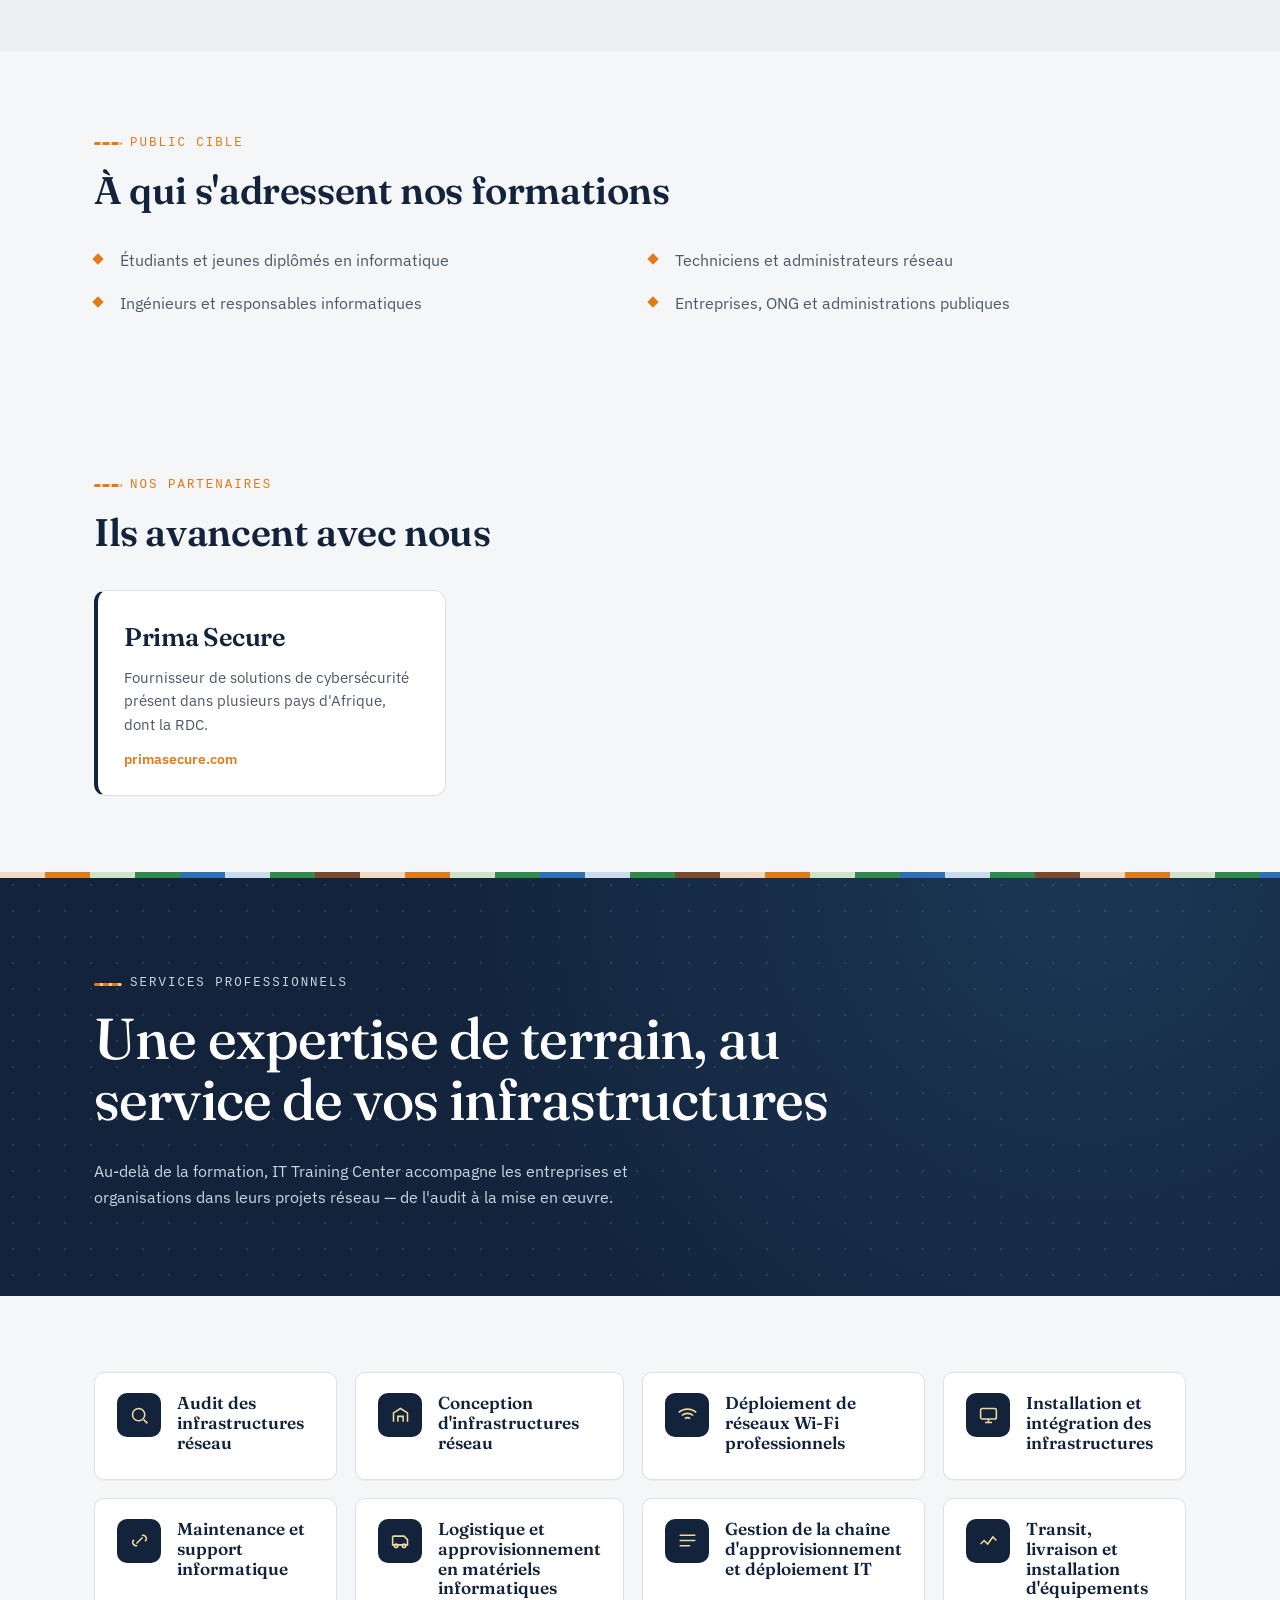
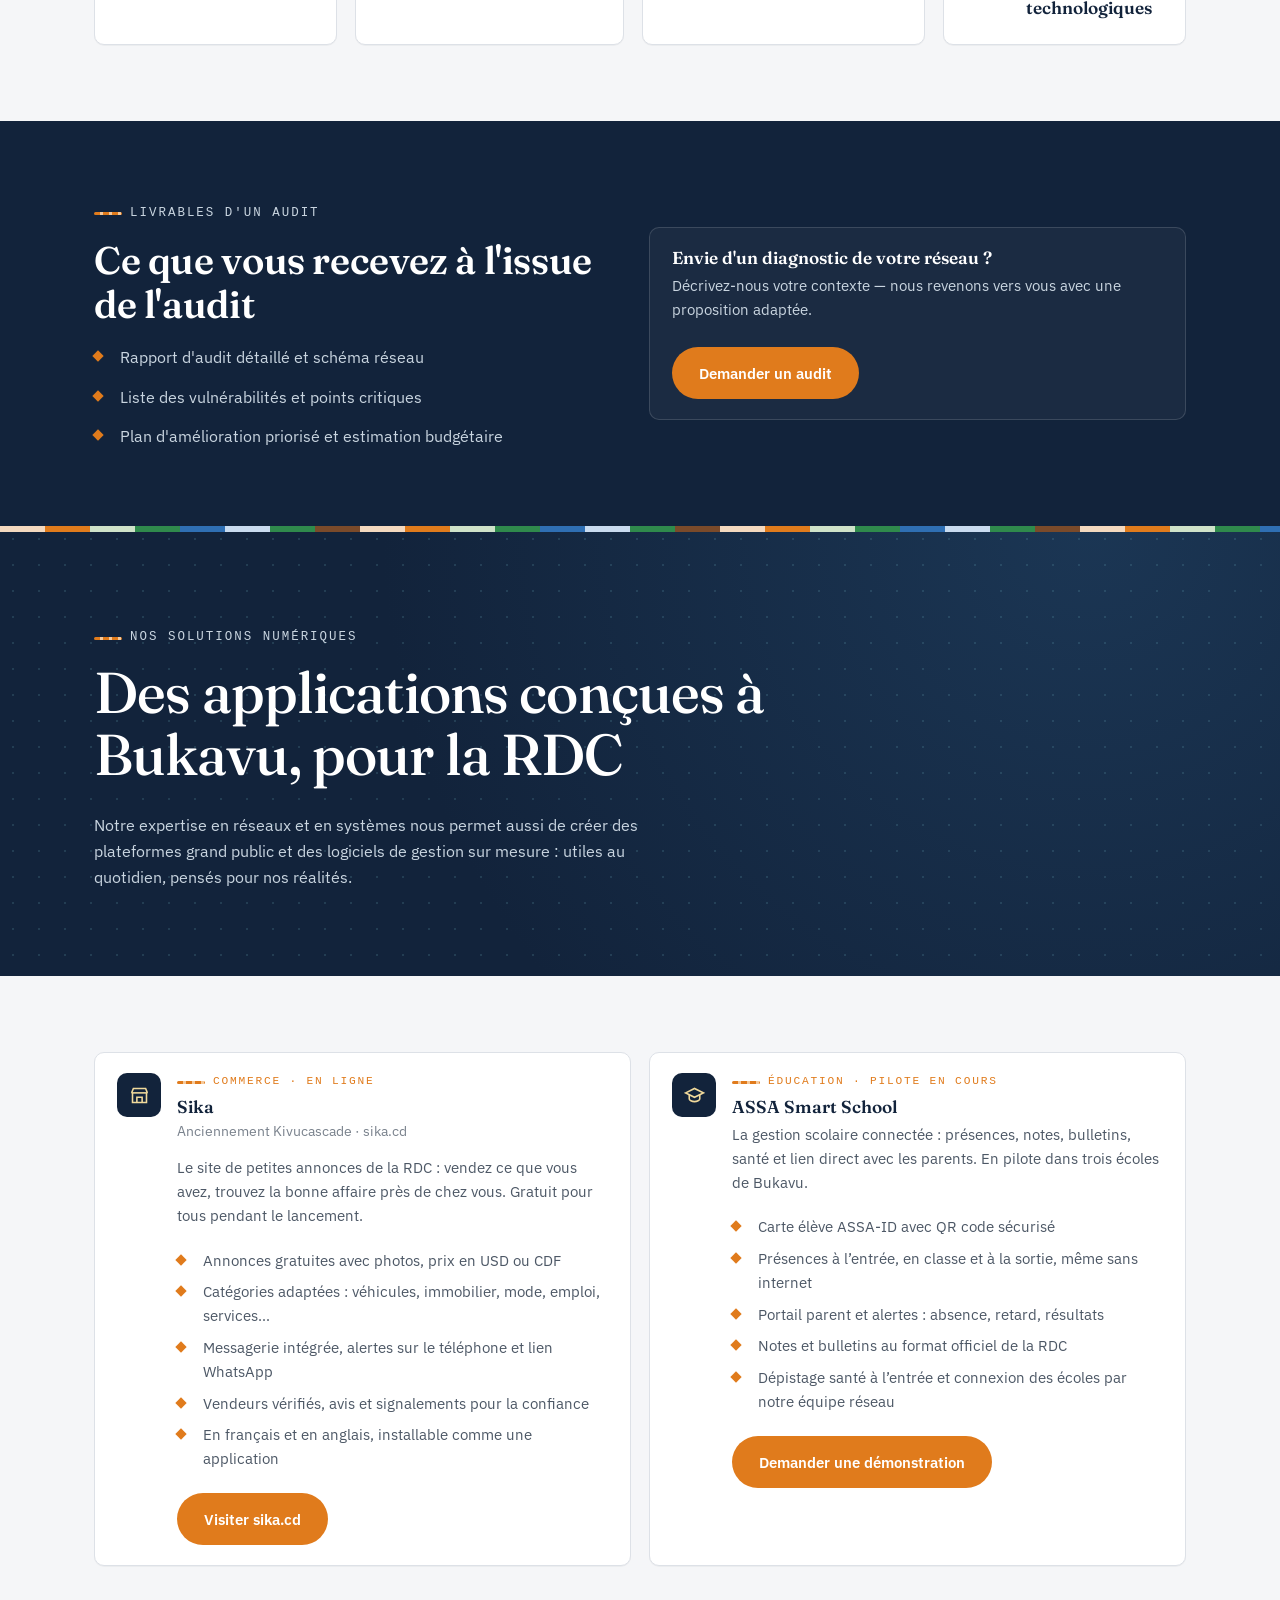
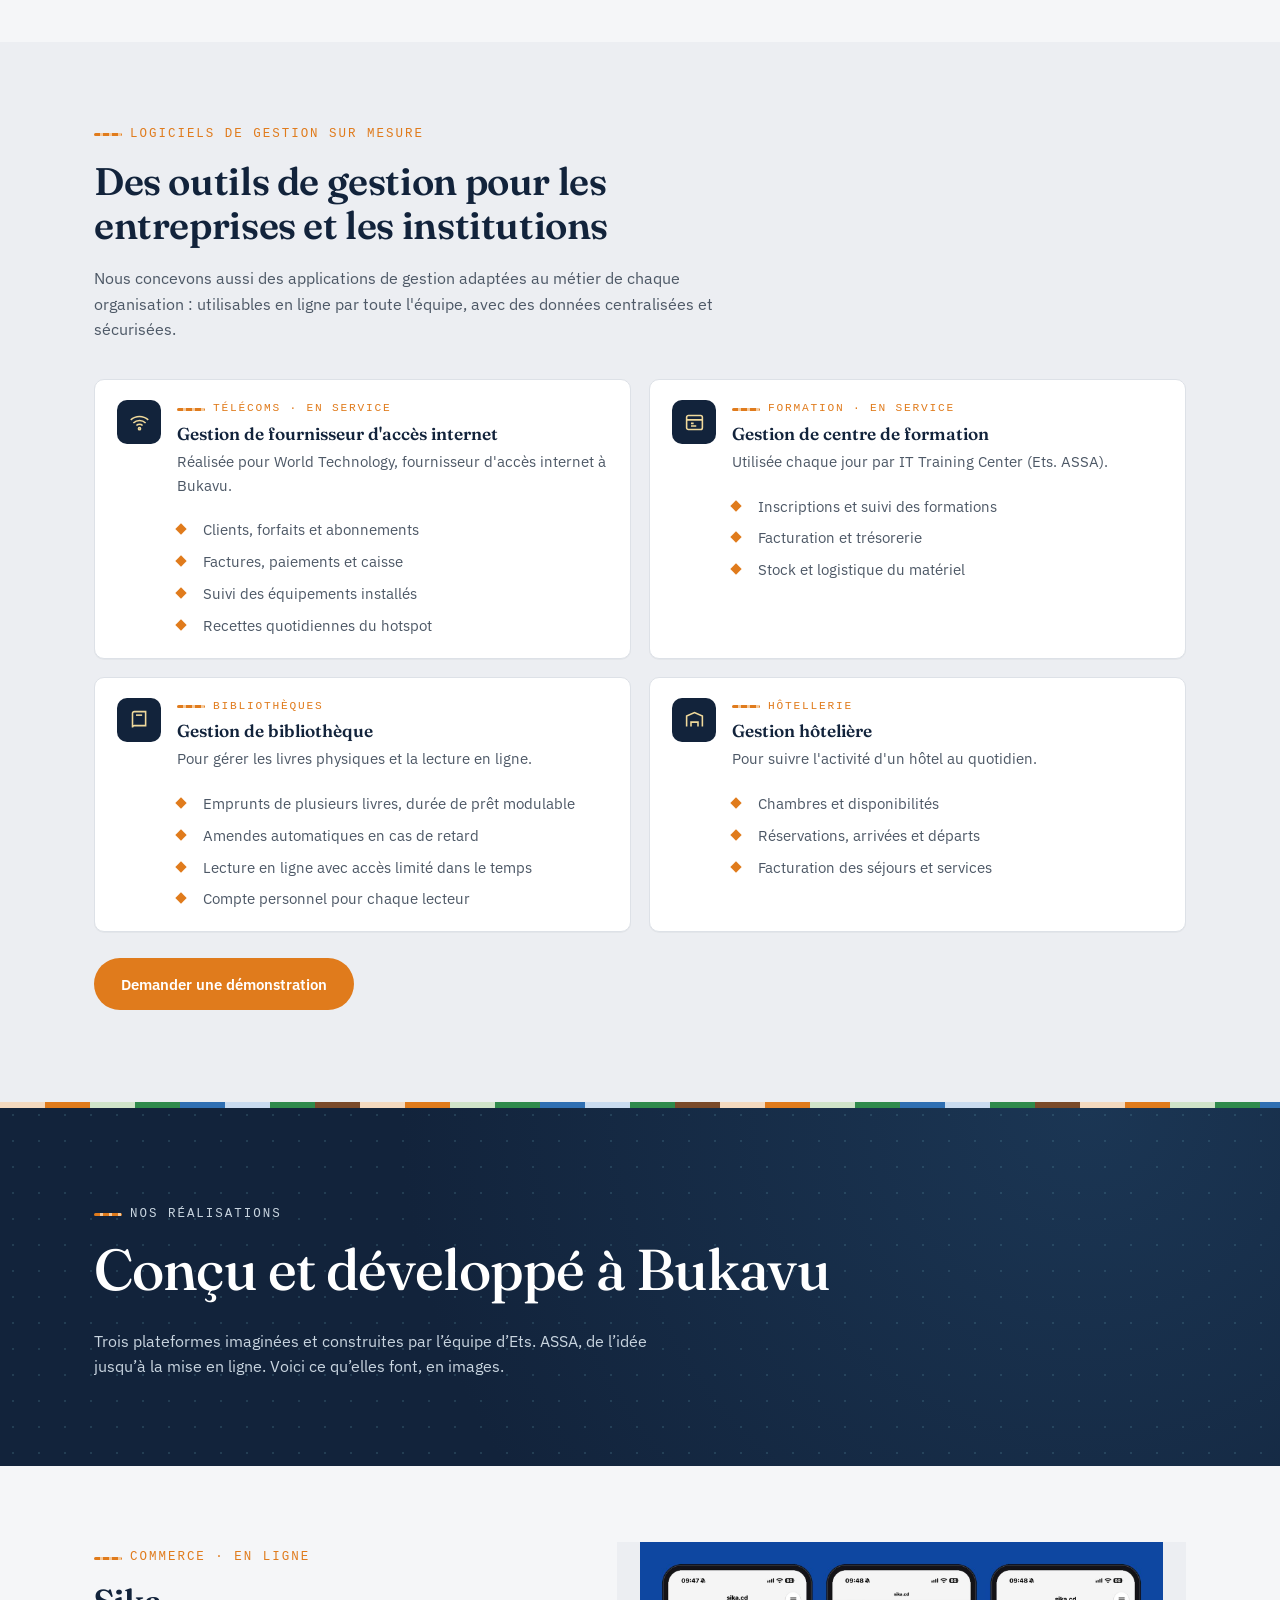
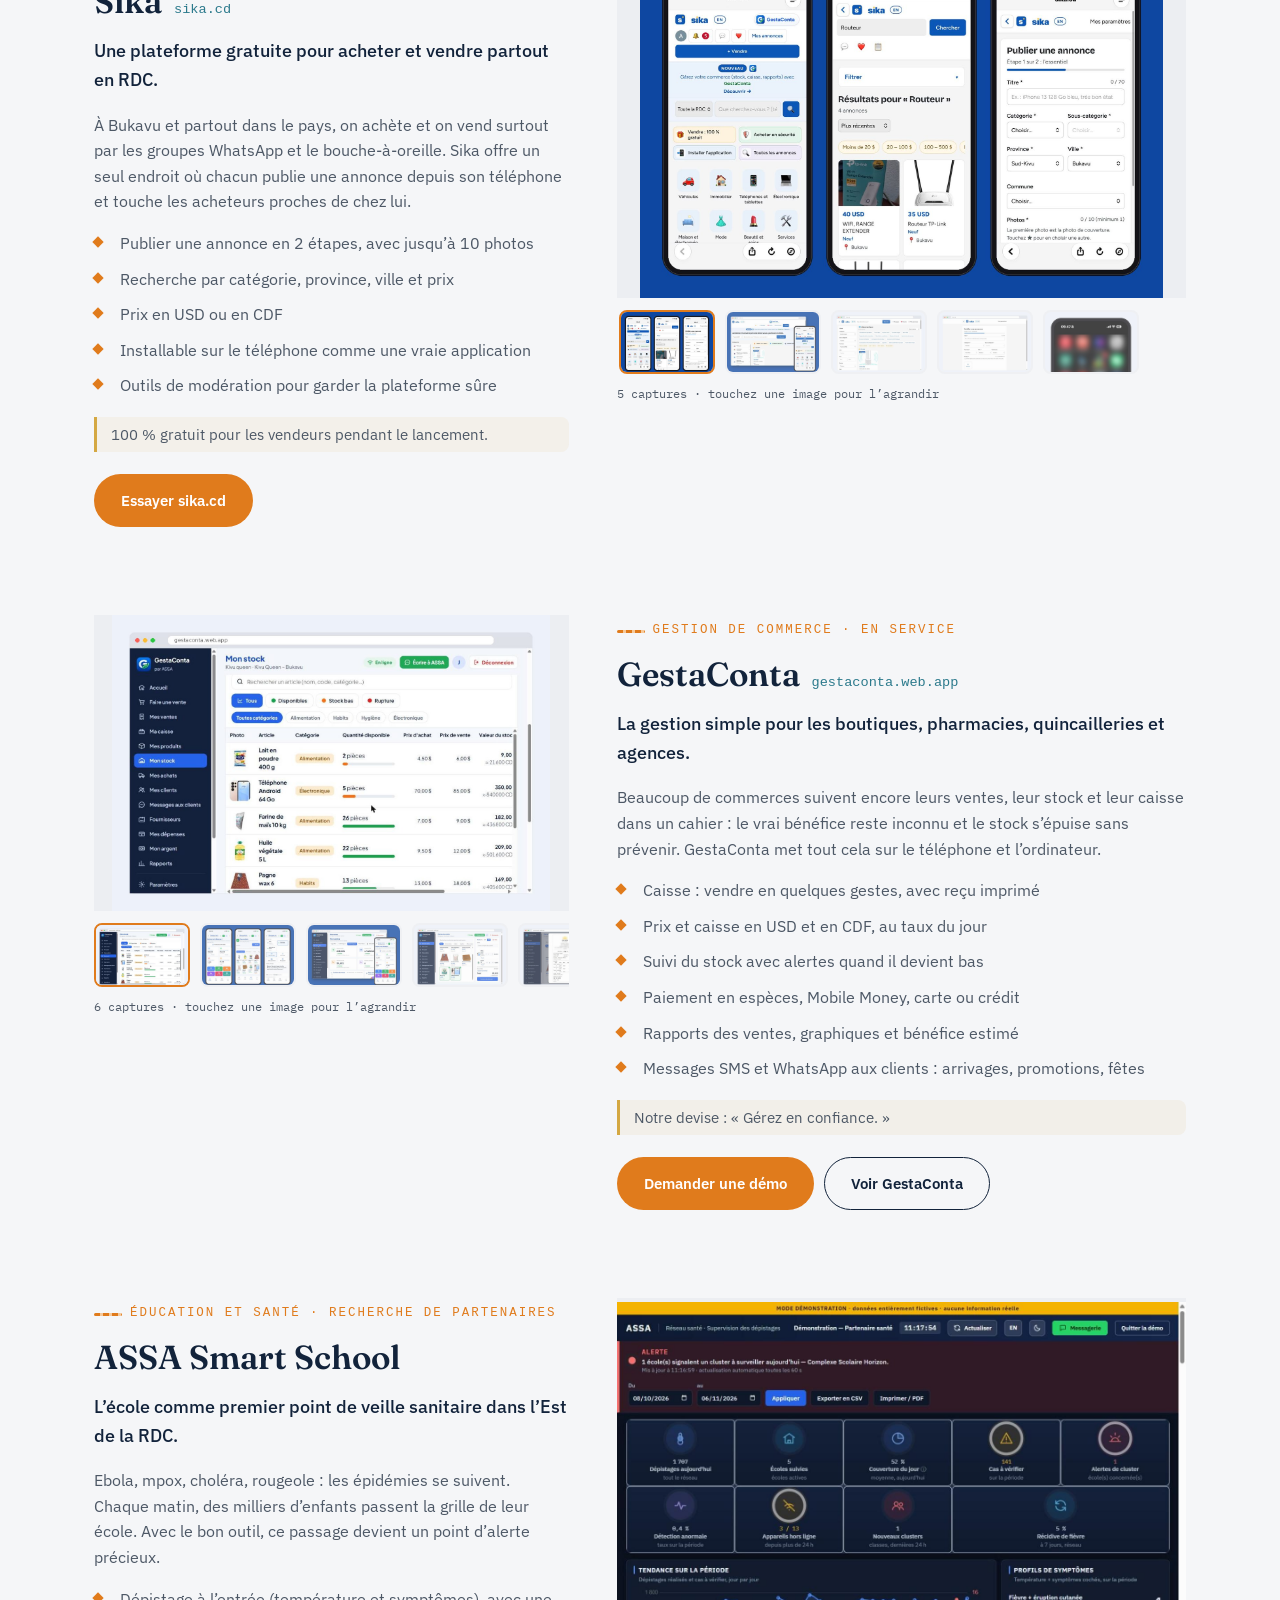
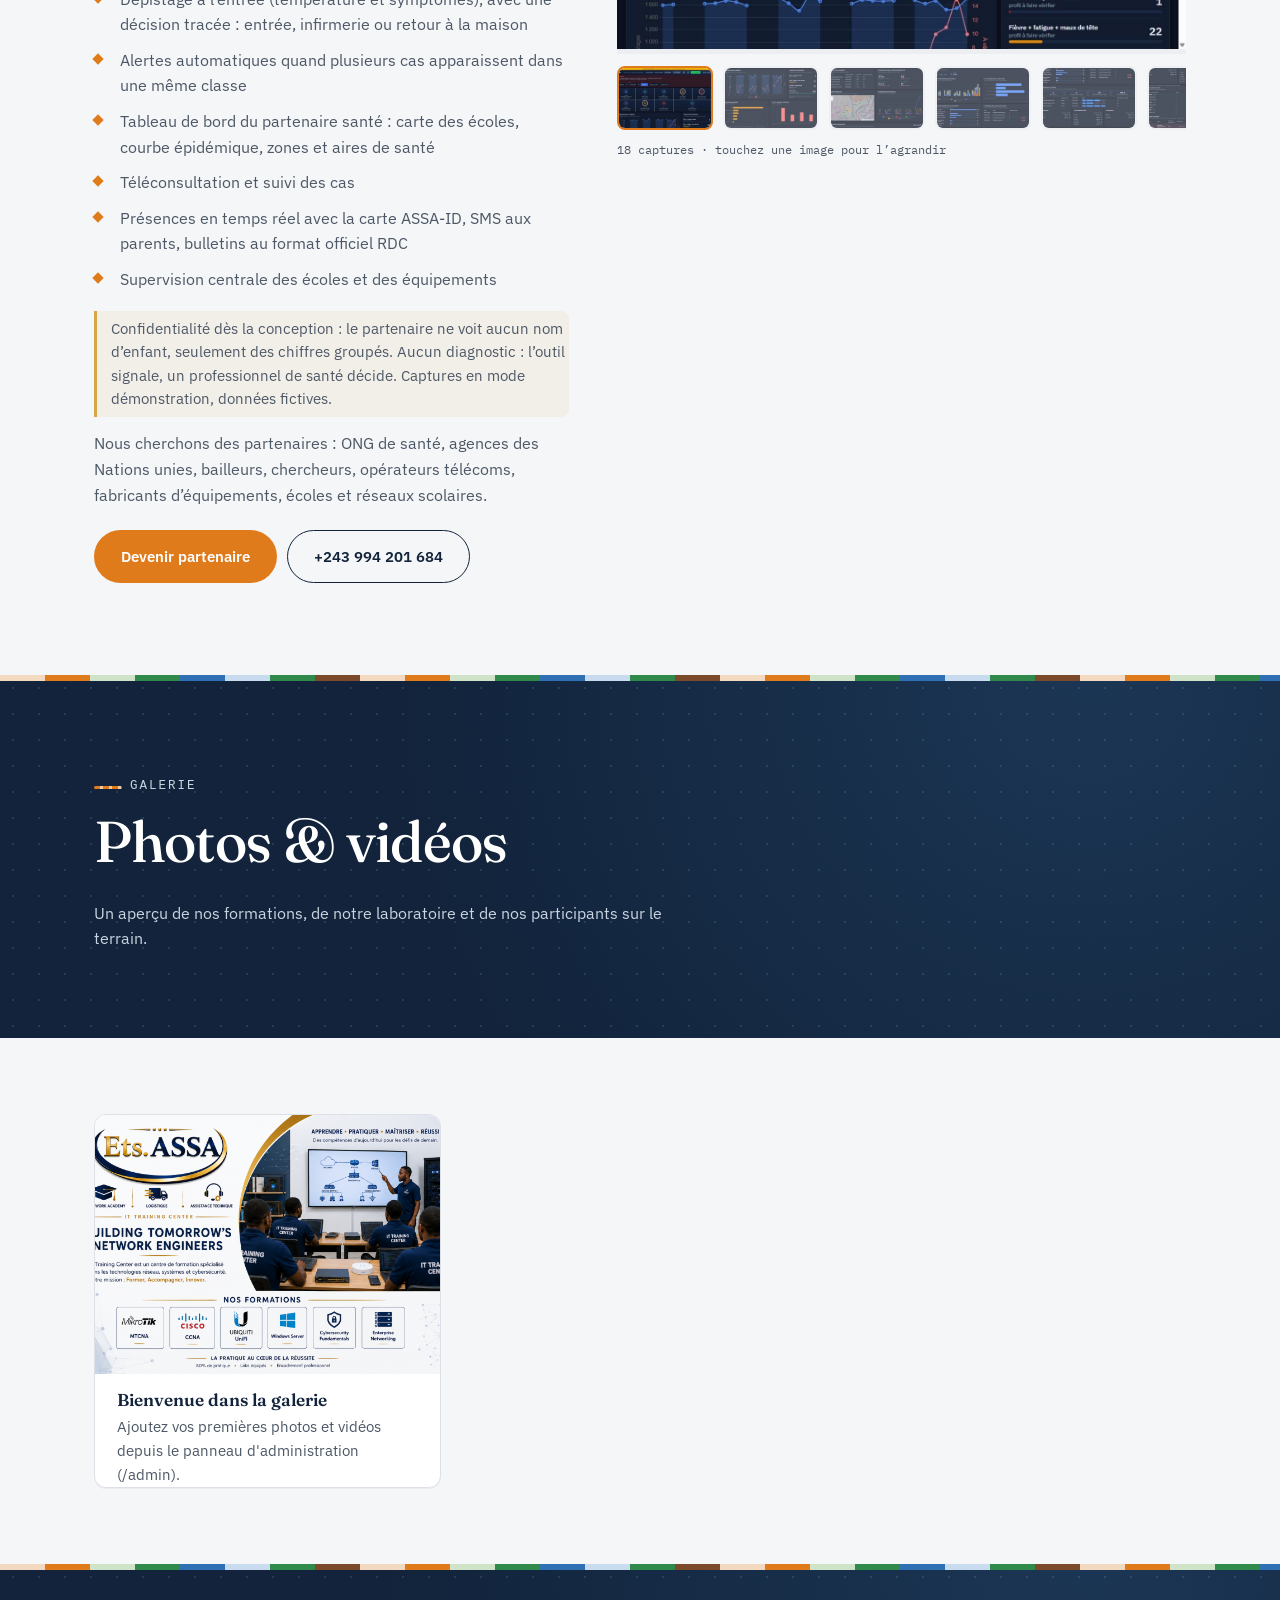
==== commit 4bf9a32a: "Add files via upload" ====
--- a/index.html
+++ b/index.html
@@ -7,7 +7,14 @@
 <meta name="description" content="IT Training Center (Ets. ASSA), Bukavu — formations pratiques en réseaux, cybersécurité, cloud et fibre optique. 20% théorie, 80% pratique.">
 <link rel="preconnect" href="https://fonts.googleapis.com">
 <link href="https://fonts.googleapis.com/css2?family=Fraunces:opsz,wght@9..144,400;9..144,500;9..144,600&family=IBM+Plex+Sans:wght@400;500;600;700&family=IBM+Plex+Mono:wght@400;500&display=swap" rel="stylesheet">
-<link rel="stylesheet" href="css/style.css">
+<link rel="stylesheet" href="css/style.css?v=20261106">
+<!-- Bandeau du haut : réglages mis directement ici (et pas seulement dans style.css),
+     pour qu'ils s'appliquent même si le navigateur garde une ancienne copie de style.css -->
+<style>
+  .bandeau-apps { position: relative !important; z-index: 9999 !important; isolation: isolate; line-height: 1.4;
+    background: #0c1b2e; padding: 9px 16px 10px; border-bottom: 1px solid rgba(212,168,67,.25); }
+  .bandeau-apps + .site-header { margin-top: 8px; }
+</style>
 </head>
 <body>
 
